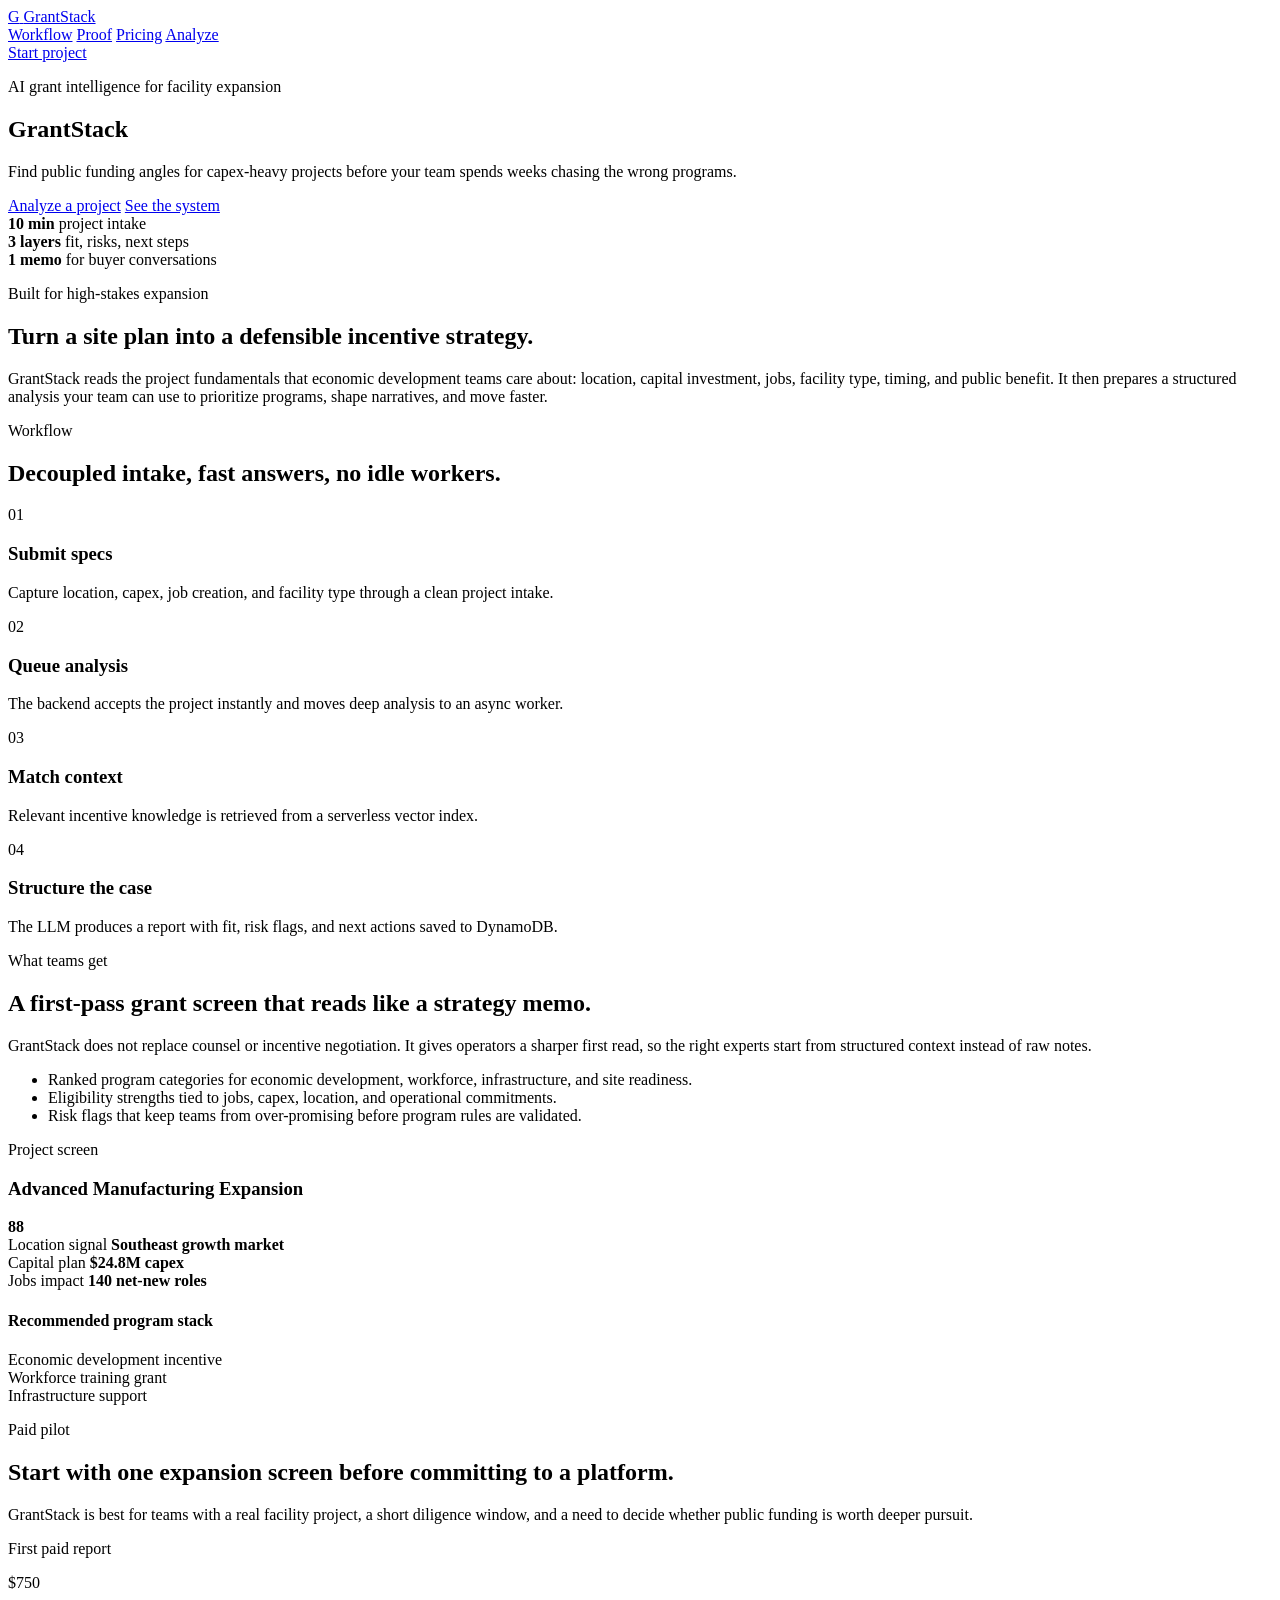
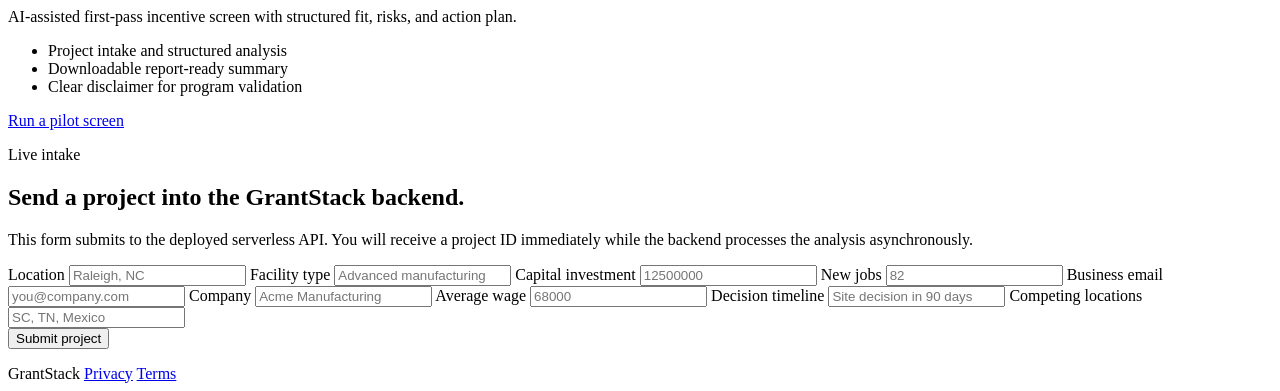
==== grantstack-landing/index.html @ 7ed69fdf "Initial GrantStack release" ====
<!doctype html>
<html lang="en">
  <head>
    <meta charset="utf-8" />
    <meta name="viewport" content="width=device-width, initial-scale=1" />
    <meta
      name="description"
      content="GrantStack helps expansion teams turn facility specs into structured grant and incentive strategy in minutes."
    />
    <title>GrantStack | Incentive Strategy for Expansion Teams</title>
    <link rel="icon" href="/favicon.svg" type="image/svg+xml" />
    <link rel="preload" href="/assets/hero-industrial-floor.jpg" as="image" />
    <link rel="stylesheet" href="/styles.css" />
  </head>
  <body>
    <header class="site-header" aria-label="Primary navigation">
      <a class="brand" href="#top" aria-label="GrantStack home">
        <span class="brand-mark" aria-hidden="true">G</span>
        <span>GrantStack</span>
      </a>
      <nav class="nav-links" aria-label="Main menu">
        <a href="#workflow">Workflow</a>
        <a href="#proof">Proof</a>
        <a href="#pricing">Pricing</a>
        <a href="#intake">Analyze</a>
      </nav>
      <a class="nav-action" href="#intake">Start project</a>
    </header>

    <main id="top">
      <section class="hero" aria-labelledby="hero-title">
        <div class="hero-overlay"></div>
        <div class="hero-content">
          <p class="eyebrow">AI grant intelligence for facility expansion</p>
          <h1 id="hero-title">GrantStack</h1>
          <p class="hero-copy">
            Find public funding angles for capex-heavy projects before your team spends weeks chasing the wrong
            programs.
          </p>
          <div class="hero-actions" aria-label="Primary actions">
            <a class="button button-primary" href="#intake">Analyze a project</a>
            <a class="button button-secondary" href="#workflow">See the system</a>
          </div>
        </div>
        <div class="hero-metrics" aria-label="GrantStack capabilities">
          <div>
            <strong>10 min</strong>
            <span>project intake</span>
          </div>
          <div>
            <strong>3 layers</strong>
            <span>fit, risks, next steps</span>
          </div>
          <div>
            <strong>1 memo</strong>
            <span>for buyer conversations</span>
          </div>
        </div>
      </section>

      <section class="positioning">
        <div class="section-inner positioning-grid">
          <div>
            <p class="section-label">Built for high-stakes expansion</p>
            <h2>Turn a site plan into a defensible incentive strategy.</h2>
          </div>
          <p>
            GrantStack reads the project fundamentals that economic development teams care about: location,
            capital investment, jobs, facility type, timing, and public benefit. It then prepares a structured
            analysis your team can use to prioritize programs, shape narratives, and move faster.
          </p>
        </div>
      </section>

      <section id="workflow" class="workflow">
        <div class="section-inner">
          <div class="section-heading">
            <p class="section-label">Workflow</p>
            <h2>Decoupled intake, fast answers, no idle workers.</h2>
          </div>
          <div class="workflow-grid">
            <article class="workflow-step">
              <span>01</span>
              <h3>Submit specs</h3>
              <p>Capture location, capex, job creation, and facility type through a clean project intake.</p>
            </article>
            <article class="workflow-step">
              <span>02</span>
              <h3>Queue analysis</h3>
              <p>The backend accepts the project instantly and moves deep analysis to an async worker.</p>
            </article>
            <article class="workflow-step">
              <span>03</span>
              <h3>Match context</h3>
              <p>Relevant incentive knowledge is retrieved from a serverless vector index.</p>
            </article>
            <article class="workflow-step">
              <span>04</span>
              <h3>Structure the case</h3>
              <p>The LLM produces a report with fit, risk flags, and next actions saved to DynamoDB.</p>
            </article>
          </div>
        </div>
      </section>

      <section id="proof" class="product-view">
        <div class="section-inner product-grid">
          <div class="product-copy">
            <p class="section-label">What teams get</p>
            <h2>A first-pass grant screen that reads like a strategy memo.</h2>
            <p>
              GrantStack does not replace counsel or incentive negotiation. It gives operators a sharper first
              read, so the right experts start from structured context instead of raw notes.
            </p>
            <ul class="value-list">
              <li>Ranked program categories for economic development, workforce, infrastructure, and site readiness.</li>
              <li>Eligibility strengths tied to jobs, capex, location, and operational commitments.</li>
              <li>Risk flags that keep teams from over-promising before program rules are validated.</li>
            </ul>
          </div>

          <div class="report-panel" aria-label="Sample GrantStack analysis report">
            <div class="report-topbar">
              <span></span>
              <span></span>
              <span></span>
            </div>
            <div class="report-header">
              <div>
                <p>Project screen</p>
                <h3>Advanced Manufacturing Expansion</h3>
              </div>
              <strong>88</strong>
            </div>
            <div class="report-row">
              <span>Location signal</span>
              <strong>Southeast growth market</strong>
            </div>
            <div class="report-row">
              <span>Capital plan</span>
              <strong>$24.8M capex</strong>
            </div>
            <div class="report-row">
              <span>Jobs impact</span>
              <strong>140 net-new roles</strong>
            </div>
            <div class="recommendations">
              <h4>Recommended program stack</h4>
              <div>Economic development incentive</div>
              <div>Workforce training grant</div>
              <div>Infrastructure support</div>
            </div>
          </div>
        </div>
      </section>

      <section id="pricing" class="pricing-section">
        <div class="section-inner pricing-grid">
          <div class="pricing-copy">
            <p class="section-label">Paid pilot</p>
            <h2>Start with one expansion screen before committing to a platform.</h2>
            <p>
              GrantStack is best for teams with a real facility project, a short diligence window, and a need to
              decide whether public funding is worth deeper pursuit.
            </p>
          </div>
          <div class="pricing-panel">
            <p class="pricing-kicker">First paid report</p>
            <div class="price">$750</div>
            <p class="pricing-note">AI-assisted first-pass incentive screen with structured fit, risks, and action plan.</p>
            <ul class="value-list compact">
              <li>Project intake and structured analysis</li>
              <li>Downloadable report-ready summary</li>
              <li>Clear disclaimer for program validation</li>
            </ul>
            <a class="button button-primary submit-button" href="#intake">Run a pilot screen</a>
          </div>
        </div>
      </section>

      <section id="intake" class="intake-section">
        <div class="section-inner intake-grid">
          <div class="intake-copy">
            <p class="section-label">Live intake</p>
            <h2>Send a project into the GrantStack backend.</h2>
            <p>
              This form submits to the deployed serverless API. You will receive a project ID immediately while
              the backend processes the analysis asynchronously.
            </p>
          </div>

          <form class="intake-form" id="project-form">
            <div class="field-grid">
              <label>
                <span>Location</span>
                <input name="location" autocomplete="address-level2" required placeholder="Raleigh, NC" />
              </label>
              <label>
                <span>Facility type</span>
                <input name="facility_type" required placeholder="Advanced manufacturing" />
              </label>
              <label>
                <span>Capital investment</span>
                <input name="capex" type="number" min="1" step="1000" required placeholder="12500000" />
              </label>
              <label>
                <span>New jobs</span>
                <input name="jobs" type="number" min="0" step="1" required placeholder="82" />
              </label>
              <label class="full-field">
                <span>Business email</span>
                <input name="contact_email" type="email" autocomplete="email" required placeholder="you@company.com" />
              </label>
              <label>
                <span>Company</span>
                <input name="company_name" autocomplete="organization" placeholder="Acme Manufacturing" />
              </label>
              <label>
                <span>Average wage</span>
                <input name="average_wage" type="number" min="1" step="1000" placeholder="68000" />
              </label>
              <label>
                <span>Decision timeline</span>
                <input name="project_timeline" placeholder="Site decision in 90 days" />
              </label>
              <label>
                <span>Competing locations</span>
                <input name="competing_locations" placeholder="SC, TN, Mexico" />
              </label>
            </div>
            <button class="button button-primary submit-button" type="submit">Submit project</button>
            <p class="form-status" id="form-status" role="status" aria-live="polite"></p>
          </form>
        </div>
      </section>
    </main>

    <footer class="footer">
      <div class="section-inner footer-grid">
        <span>GrantStack</span>
        <span>
          <a href="/privacy.html">Privacy</a>
          <a href="/terms.html">Terms</a>
        </span>
      </div>
    </footer>

    <script src="/app.js" defer></script>
  </body>
</html>
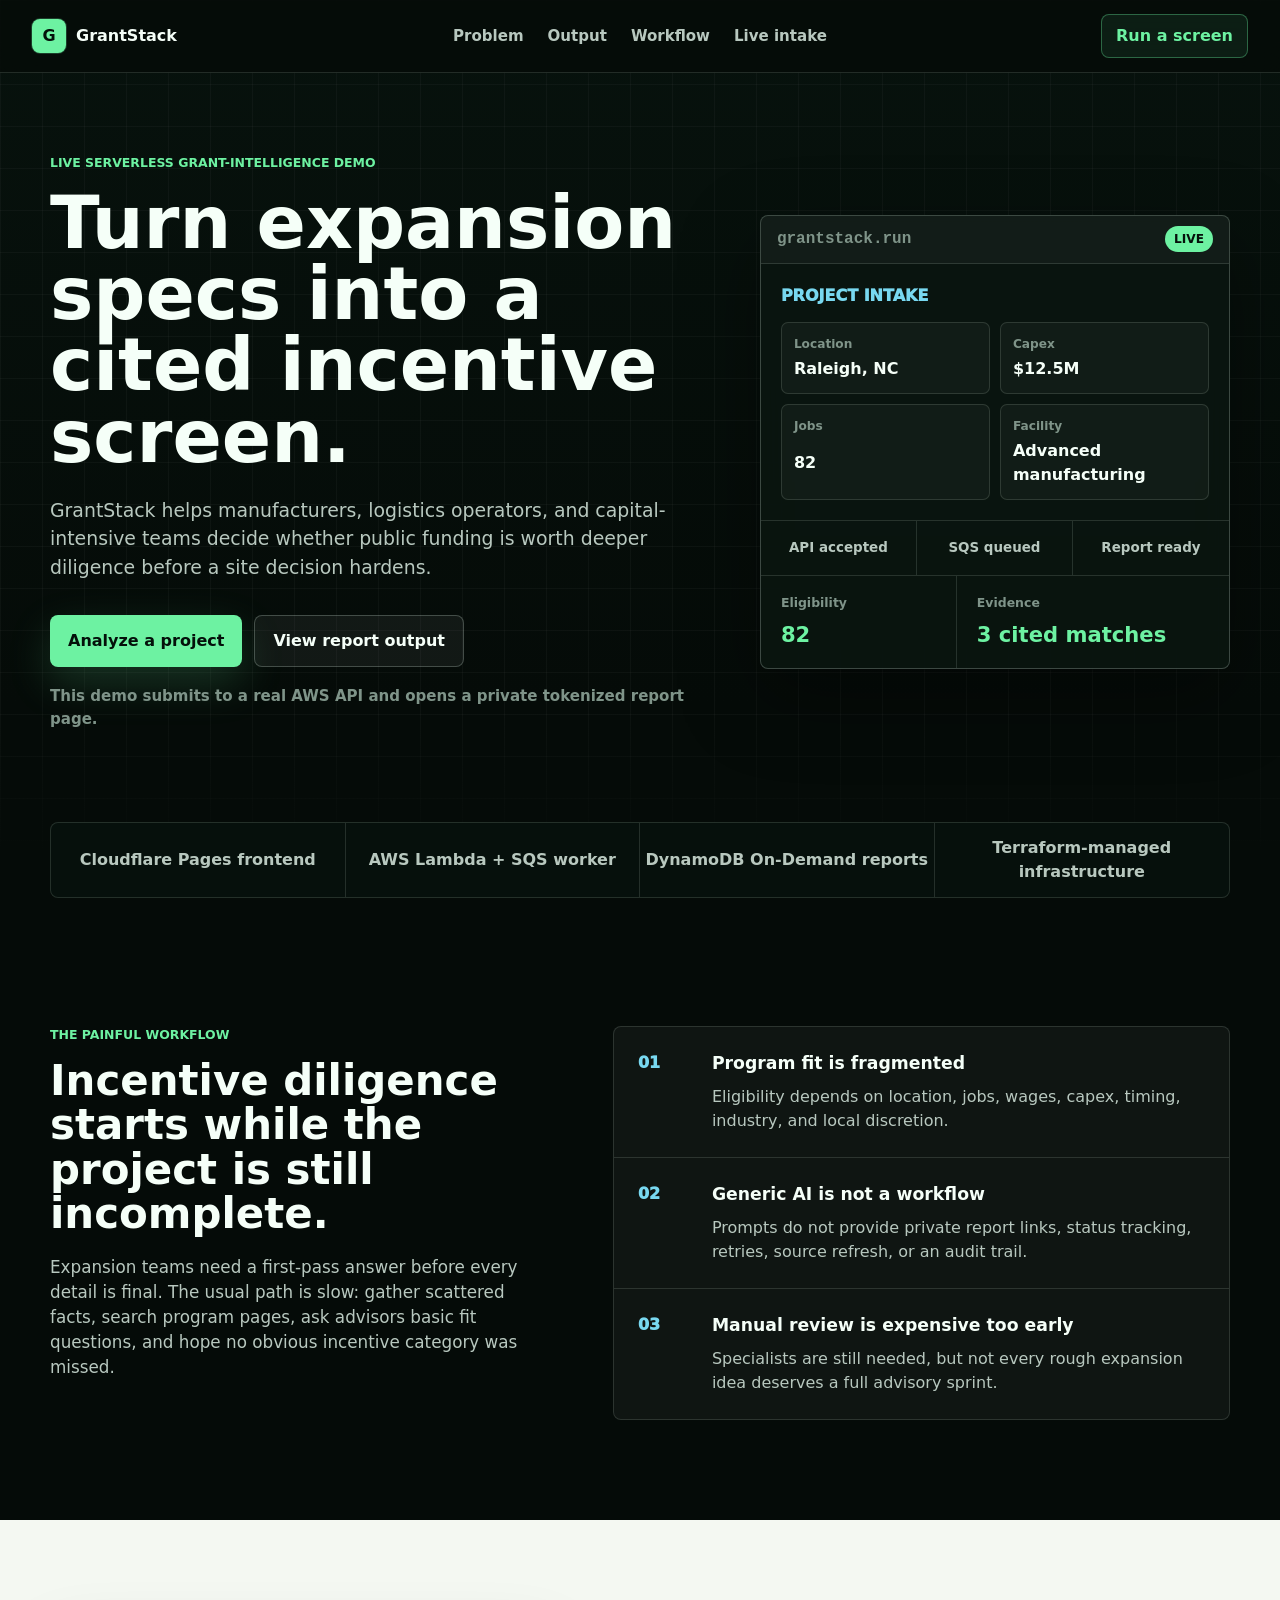
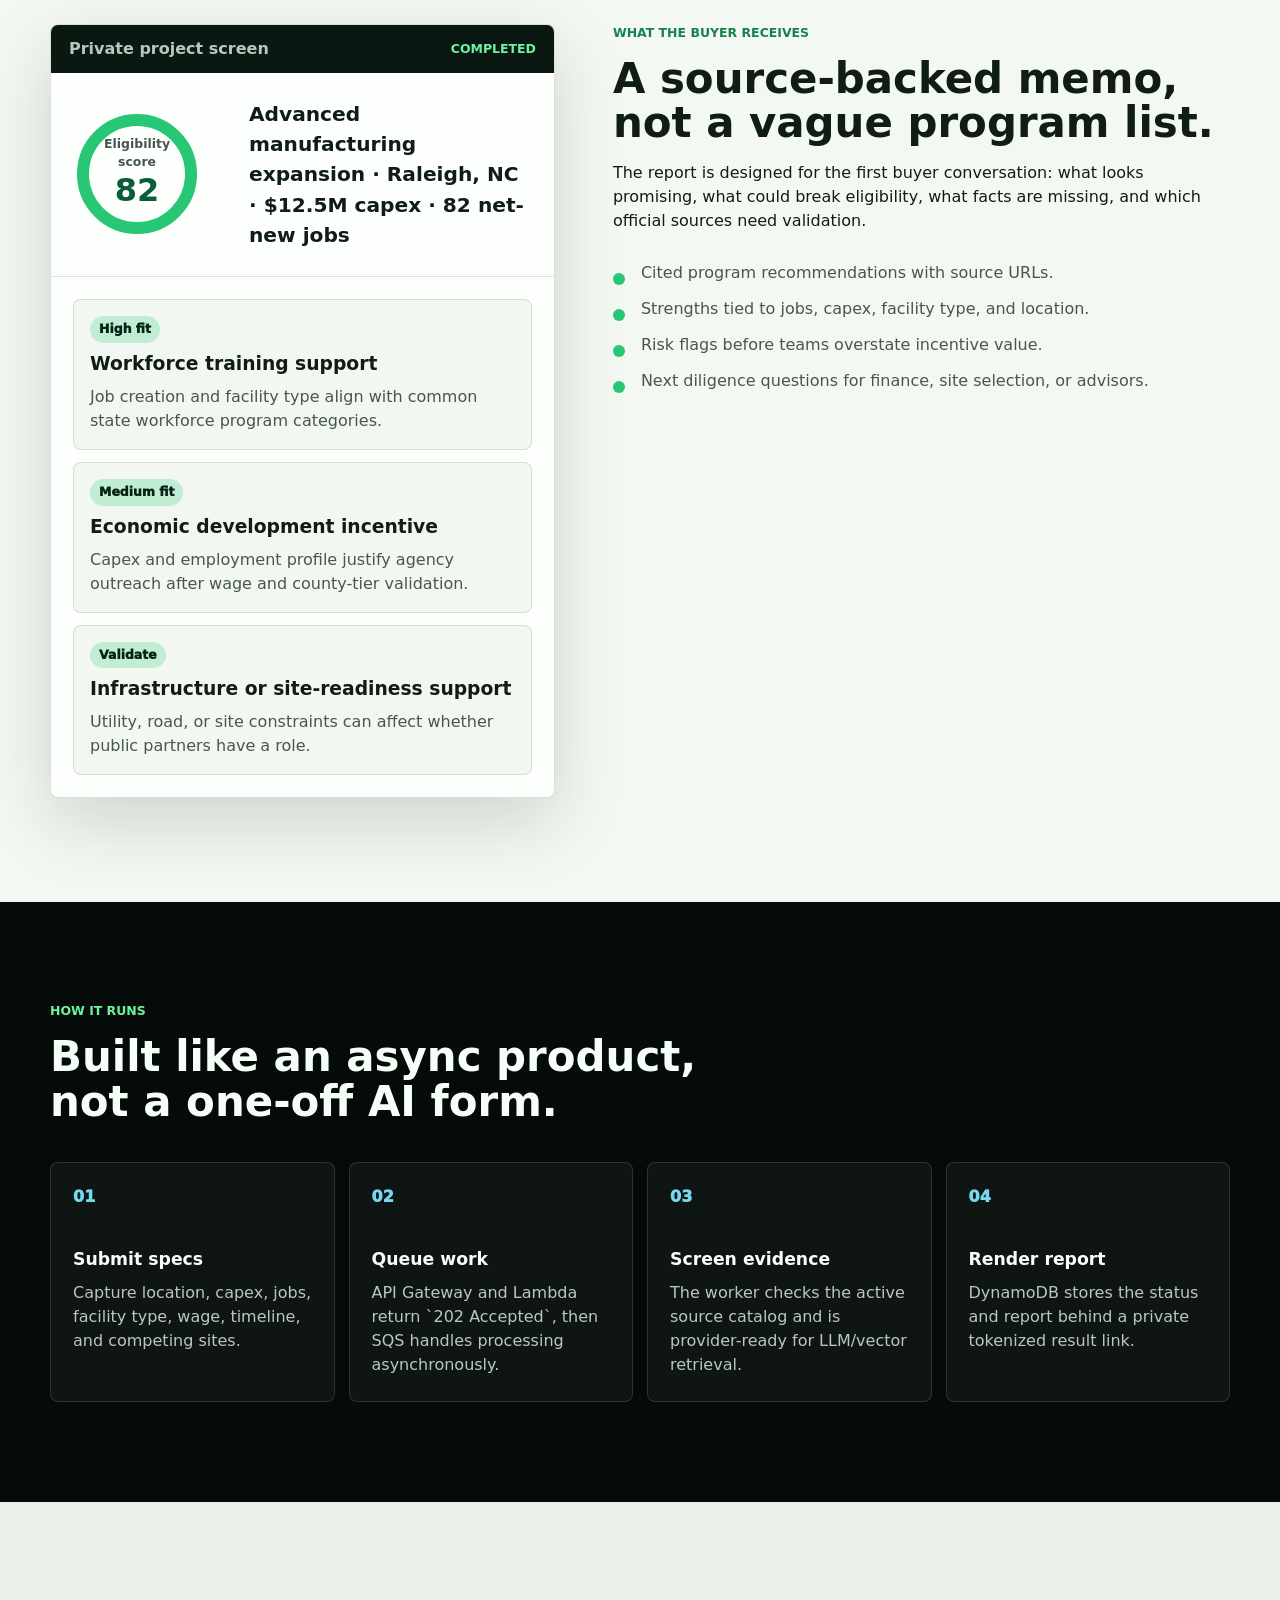
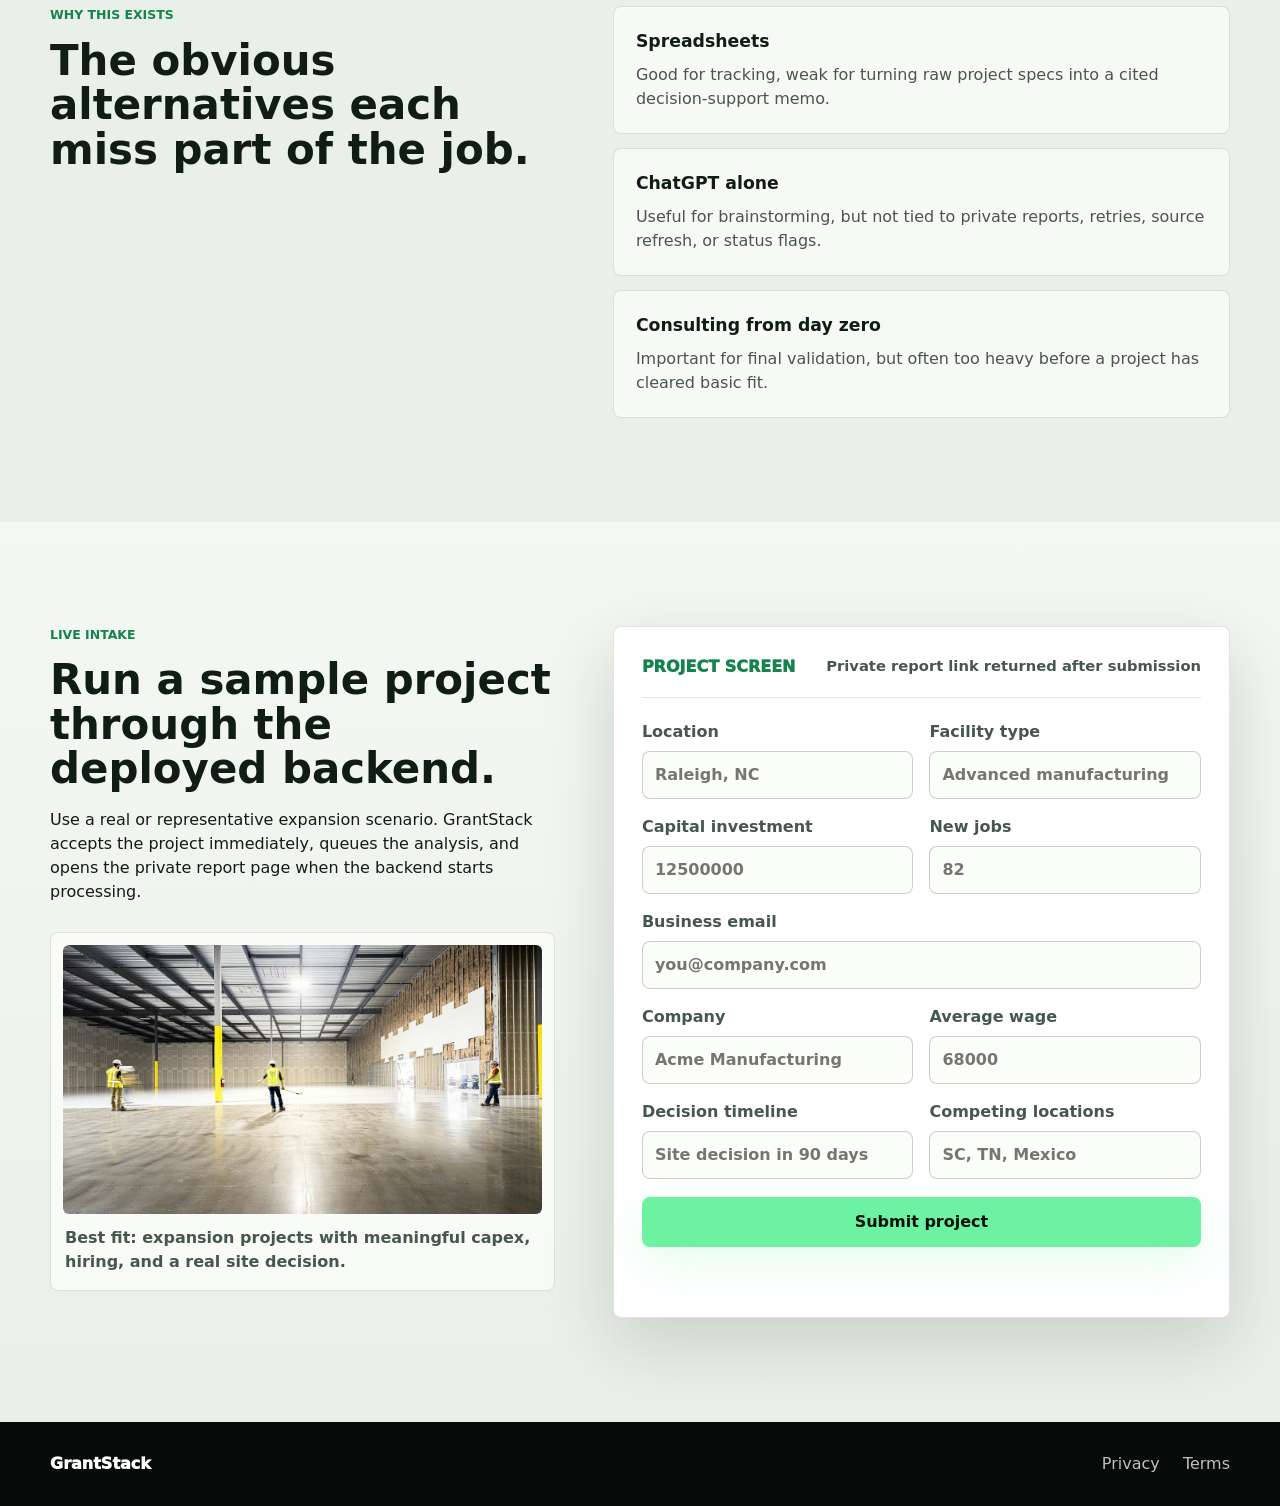
==== commit 5738617e: "Refine GrantStack landing page design" ====
--- a/grantstack-landing/index.html
+++ b/grantstack-landing/index.html
@@ -5,12 +5,11 @@
     <meta name="viewport" content="width=device-width, initial-scale=1" />
     <meta
       name="description"
-      content="GrantStack helps expansion teams turn facility specs into structured grant and incentive strategy in minutes."
+      content="GrantStack helps manufacturers and expansion teams turn facility specs into cited public funding and incentive strategy."
     />
-    <title>GrantStack | Incentive Strategy for Expansion Teams</title>
-    <link rel="icon" href="/favicon.svg" type="image/svg+xml" />
-    <link rel="preload" href="/assets/hero-industrial-floor.jpg" as="image" />
-    <link rel="stylesheet" href="/styles.css" />
+    <title>GrantStack | AI Grant Intelligence for Expansion Teams</title>
+    <link rel="icon" href="favicon.svg" type="image/svg+xml" />
+    <link rel="stylesheet" href="styles.css" />
   </head>
   <body>
     <header class="site-header" aria-label="Primary navigation">
@@ -19,177 +18,231 @@
         <span>GrantStack</span>
       </a>
       <nav class="nav-links" aria-label="Main menu">
+        <a href="#problem">Problem</a>
+        <a href="#output">Output</a>
         <a href="#workflow">Workflow</a>
-        <a href="#proof">Proof</a>
-        <a href="#pricing">Pricing</a>
-        <a href="#intake">Analyze</a>
+        <a href="#intake">Live intake</a>
       </nav>
-      <a class="nav-action" href="#intake">Start project</a>
+      <a class="nav-action" href="#intake">Run a screen</a>
     </header>
 
     <main id="top">
       <section class="hero" aria-labelledby="hero-title">
-        <div class="hero-overlay"></div>
-        <div class="hero-content">
-          <p class="eyebrow">AI grant intelligence for facility expansion</p>
-          <h1 id="hero-title">GrantStack</h1>
-          <p class="hero-copy">
-            Find public funding angles for capex-heavy projects before your team spends weeks chasing the wrong
-            programs.
-          </p>
-          <div class="hero-actions" aria-label="Primary actions">
-            <a class="button button-primary" href="#intake">Analyze a project</a>
-            <a class="button button-secondary" href="#workflow">See the system</a>
-          </div>
-        </div>
-        <div class="hero-metrics" aria-label="GrantStack capabilities">
-          <div>
-            <strong>10 min</strong>
-            <span>project intake</span>
-          </div>
-          <div>
-            <strong>3 layers</strong>
-            <span>fit, risks, next steps</span>
-          </div>
-          <div>
-            <strong>1 memo</strong>
-            <span>for buyer conversations</span>
-          </div>
-        </div>
-      </section>
-
-      <section class="positioning">
-        <div class="section-inner positioning-grid">
-          <div>
-            <p class="section-label">Built for high-stakes expansion</p>
-            <h2>Turn a site plan into a defensible incentive strategy.</h2>
-          </div>
-          <p>
-            GrantStack reads the project fundamentals that economic development teams care about: location,
-            capital investment, jobs, facility type, timing, and public benefit. It then prepares a structured
-            analysis your team can use to prioritize programs, shape narratives, and move faster.
-          </p>
-        </div>
-      </section>
-
-      <section id="workflow" class="workflow">
+        <div class="section-inner hero-grid">
+          <div class="hero-copy-block">
+            <p class="eyebrow">Live serverless grant-intelligence demo</p>
+            <h1 id="hero-title">Turn expansion specs into a cited incentive screen.</h1>
+            <p class="hero-copy">
+              GrantStack helps manufacturers, logistics operators, and capital-intensive teams decide whether public
+              funding is worth deeper diligence before a site decision hardens.
+            </p>
+            <div class="hero-actions" aria-label="Primary actions">
+              <a class="button button-primary" href="#intake">Analyze a project</a>
+              <a class="button button-secondary" href="#output">View report output</a>
+            </div>
+            <p class="hero-note">This demo submits to a real AWS API and opens a private tokenized report page.</p>
+          </div>
+
+          <aside class="hero-product" aria-label="GrantStack live workflow preview">
+            <div class="product-topline">
+              <span>grantstack.run</span>
+              <strong>live</strong>
+            </div>
+            <div class="product-input">
+              <p>Project intake</p>
+              <dl>
+                <div><dt>Location</dt><dd>Raleigh, NC</dd></div>
+                <div><dt>Capex</dt><dd>$12.5M</dd></div>
+                <div><dt>Jobs</dt><dd>82</dd></div>
+                <div><dt>Facility</dt><dd>Advanced manufacturing</dd></div>
+              </dl>
+            </div>
+            <div class="pipeline-row">
+              <span>API accepted</span>
+              <span>SQS queued</span>
+              <span>Report ready</span>
+            </div>
+            <div class="product-output">
+              <div>
+                <span>Eligibility</span>
+                <strong>82</strong>
+              </div>
+              <div>
+                <span>Evidence</span>
+                <strong>3 cited matches</strong>
+              </div>
+            </div>
+          </aside>
+        </div>
+
+        <div class="section-inner proof-rail" aria-label="Product proof points">
+          <span>Cloudflare Pages frontend</span>
+          <span>AWS Lambda + SQS worker</span>
+          <span>DynamoDB On-Demand reports</span>
+          <span>Terraform-managed infrastructure</span>
+        </div>
+      </section>
+
+      <section id="problem" class="problem-section">
+        <div class="section-inner problem-layout">
+          <div class="section-copy">
+            <p class="section-label">The painful workflow</p>
+            <h2>Incentive diligence starts while the project is still incomplete.</h2>
+            <p>
+              Expansion teams need a first-pass answer before every detail is final. The usual path is slow: gather
+              scattered facts, search program pages, ask advisors basic fit questions, and hope no obvious incentive
+              category was missed.
+            </p>
+          </div>
+          <div class="pain-table" aria-label="Expansion diligence pain points">
+            <article>
+              <span>01</span>
+              <div>
+                <h3>Program fit is fragmented</h3>
+                <p>Eligibility depends on location, jobs, wages, capex, timing, industry, and local discretion.</p>
+              </div>
+            </article>
+            <article>
+              <span>02</span>
+              <div>
+                <h3>Generic AI is not a workflow</h3>
+                <p>Prompts do not provide private report links, status tracking, retries, source refresh, or an audit trail.</p>
+              </div>
+            </article>
+            <article>
+              <span>03</span>
+              <div>
+                <h3>Manual review is expensive too early</h3>
+                <p>Specialists are still needed, but not every rough expansion idea deserves a full advisory sprint.</p>
+              </div>
+            </article>
+          </div>
+        </div>
+      </section>
+
+      <section id="output" class="output-section">
+        <div class="section-inner output-layout">
+          <div class="report-preview" aria-label="Sample GrantStack report">
+            <div class="preview-header">
+              <span>Private project screen</span>
+              <strong>COMPLETED</strong>
+            </div>
+            <div class="score-row">
+              <div>
+                <span>Eligibility score</span>
+                <strong>82</strong>
+              </div>
+              <p>Advanced manufacturing expansion · Raleigh, NC · $12.5M capex · 82 net-new jobs</p>
+            </div>
+            <div class="recommendation-list">
+              <article>
+                <span>High fit</span>
+                <h3>Workforce training support</h3>
+                <p>Job creation and facility type align with common state workforce program categories.</p>
+              </article>
+              <article>
+                <span>Medium fit</span>
+                <h3>Economic development incentive</h3>
+                <p>Capex and employment profile justify agency outreach after wage and county-tier validation.</p>
+              </article>
+              <article>
+                <span>Validate</span>
+                <h3>Infrastructure or site-readiness support</h3>
+                <p>Utility, road, or site constraints can affect whether public partners have a role.</p>
+              </article>
+            </div>
+          </div>
+          <div class="section-copy">
+            <p class="section-label">What the buyer receives</p>
+            <h2>A source-backed memo, not a vague program list.</h2>
+            <p>
+              The report is designed for the first buyer conversation: what looks promising, what could break
+              eligibility, what facts are missing, and which official sources need validation.
+            </p>
+            <ul class="check-list">
+              <li>Cited program recommendations with source URLs.</li>
+              <li>Strengths tied to jobs, capex, facility type, and location.</li>
+              <li>Risk flags before teams overstate incentive value.</li>
+              <li>Next diligence questions for finance, site selection, or advisors.</li>
+            </ul>
+          </div>
+        </div>
+      </section>
+
+      <section id="workflow" class="workflow-section">
         <div class="section-inner">
-          <div class="section-heading">
-            <p class="section-label">Workflow</p>
-            <h2>Decoupled intake, fast answers, no idle workers.</h2>
+          <div class="workflow-heading">
+            <p class="section-label">How it runs</p>
+            <h2>Built like an async product, not a one-off AI form.</h2>
           </div>
           <div class="workflow-grid">
-            <article class="workflow-step">
+            <article>
               <span>01</span>
               <h3>Submit specs</h3>
-              <p>Capture location, capex, job creation, and facility type through a clean project intake.</p>
-            </article>
-            <article class="workflow-step">
+              <p>Capture location, capex, jobs, facility type, wage, timeline, and competing sites.</p>
+            </article>
+            <article>
               <span>02</span>
-              <h3>Queue analysis</h3>
-              <p>The backend accepts the project instantly and moves deep analysis to an async worker.</p>
-            </article>
-            <article class="workflow-step">
+              <h3>Queue work</h3>
+              <p>API Gateway and Lambda return `202 Accepted`, then SQS handles processing asynchronously.</p>
+            </article>
+            <article>
               <span>03</span>
-              <h3>Match context</h3>
-              <p>Relevant incentive knowledge is retrieved from a serverless vector index.</p>
-            </article>
-            <article class="workflow-step">
+              <h3>Screen evidence</h3>
+              <p>The worker checks the active source catalog and is provider-ready for LLM/vector retrieval.</p>
+            </article>
+            <article>
               <span>04</span>
-              <h3>Structure the case</h3>
-              <p>The LLM produces a report with fit, risk flags, and next actions saved to DynamoDB.</p>
-            </article>
-          </div>
-        </div>
-      </section>
-
-      <section id="proof" class="product-view">
-        <div class="section-inner product-grid">
-          <div class="product-copy">
-            <p class="section-label">What teams get</p>
-            <h2>A first-pass grant screen that reads like a strategy memo.</h2>
+              <h3>Render report</h3>
+              <p>DynamoDB stores the status and report behind a private tokenized result link.</p>
+            </article>
+          </div>
+        </div>
+      </section>
+
+      <section class="differentiator-section">
+        <div class="section-inner differentiator-layout">
+          <div class="section-copy">
+            <p class="section-label">Why this exists</p>
+            <h2>The obvious alternatives each miss part of the job.</h2>
+          </div>
+          <div class="comparison-grid">
+            <article>
+              <h3>Spreadsheets</h3>
+              <p>Good for tracking, weak for turning raw project specs into a cited decision-support memo.</p>
+            </article>
+            <article>
+              <h3>ChatGPT alone</h3>
+              <p>Useful for brainstorming, but not tied to private reports, retries, source refresh, or status flags.</p>
+            </article>
+            <article>
+              <h3>Consulting from day zero</h3>
+              <p>Important for final validation, but often too heavy before a project has cleared basic fit.</p>
+            </article>
+          </div>
+        </div>
+      </section>
+
+      <section id="intake" class="intake-section">
+        <div class="section-inner intake-layout">
+          <div class="section-copy">
+            <p class="section-label">Live intake</p>
+            <h2>Run a sample project through the deployed backend.</h2>
             <p>
-              GrantStack does not replace counsel or incentive negotiation. It gives operators a sharper first
-              read, so the right experts start from structured context instead of raw notes.
+              Use a real or representative expansion scenario. GrantStack accepts the project immediately, queues the
+              analysis, and opens the private report page when the backend starts processing.
             </p>
-            <ul class="value-list">
-              <li>Ranked program categories for economic development, workforce, infrastructure, and site readiness.</li>
-              <li>Eligibility strengths tied to jobs, capex, location, and operational commitments.</li>
-              <li>Risk flags that keep teams from over-promising before program rules are validated.</li>
-            </ul>
-          </div>
-
-          <div class="report-panel" aria-label="Sample GrantStack analysis report">
-            <div class="report-topbar">
-              <span></span>
-              <span></span>
-              <span></span>
-            </div>
-            <div class="report-header">
-              <div>
-                <p>Project screen</p>
-                <h3>Advanced Manufacturing Expansion</h3>
-              </div>
-              <strong>88</strong>
-            </div>
-            <div class="report-row">
-              <span>Location signal</span>
-              <strong>Southeast growth market</strong>
-            </div>
-            <div class="report-row">
-              <span>Capital plan</span>
-              <strong>$24.8M capex</strong>
-            </div>
-            <div class="report-row">
-              <span>Jobs impact</span>
-              <strong>140 net-new roles</strong>
-            </div>
-            <div class="recommendations">
-              <h4>Recommended program stack</h4>
-              <div>Economic development incentive</div>
-              <div>Workforce training grant</div>
-              <div>Infrastructure support</div>
-            </div>
-          </div>
-        </div>
-      </section>
-
-      <section id="pricing" class="pricing-section">
-        <div class="section-inner pricing-grid">
-          <div class="pricing-copy">
-            <p class="section-label">Paid pilot</p>
-            <h2>Start with one expansion screen before committing to a platform.</h2>
-            <p>
-              GrantStack is best for teams with a real facility project, a short diligence window, and a need to
-              decide whether public funding is worth deeper pursuit.
-            </p>
-          </div>
-          <div class="pricing-panel">
-            <p class="pricing-kicker">First paid report</p>
-            <div class="price">$750</div>
-            <p class="pricing-note">AI-assisted first-pass incentive screen with structured fit, risks, and action plan.</p>
-            <ul class="value-list compact">
-              <li>Project intake and structured analysis</li>
-              <li>Downloadable report-ready summary</li>
-              <li>Clear disclaimer for program validation</li>
-            </ul>
-            <a class="button button-primary submit-button" href="#intake">Run a pilot screen</a>
-          </div>
-        </div>
-      </section>
-
-      <section id="intake" class="intake-section">
-        <div class="section-inner intake-grid">
-          <div class="intake-copy">
-            <p class="section-label">Live intake</p>
-            <h2>Send a project into the GrantStack backend.</h2>
-            <p>
-              This form submits to the deployed serverless API. You will receive a project ID immediately while
-              the backend processes the analysis asynchronously.
-            </p>
+            <div class="photo-card">
+              <img src="assets/hero-industrial-floor.jpg" alt="Industrial facility interior under construction" />
+              <span>Best fit: expansion projects with meaningful capex, hiring, and a real site decision.</span>
+            </div>
           </div>
 
           <form class="intake-form" id="project-form">
+            <div class="form-heading">
+              <span>Project screen</span>
+              <strong>Private report link returned after submission</strong>
+            </div>
             <div class="field-grid">
               <label>
                 <span>Location</span>
@@ -239,12 +292,12 @@
       <div class="section-inner footer-grid">
         <span>GrantStack</span>
         <span>
-          <a href="/privacy.html">Privacy</a>
-          <a href="/terms.html">Terms</a>
+          <a href="privacy.html">Privacy</a>
+          <a href="terms.html">Terms</a>
         </span>
       </div>
     </footer>
 
-    <script src="/app.js" defer></script>
+    <script src="app.js" defer></script>
   </body>
 </html>
--- a/grantstack-landing/styles.css
+++ b/grantstack-landing/styles.css
@@ -0,0 +1,1382 @@
+:root {
+  color-scheme: dark;
+  --bg: #050b08;
+  --bg-2: #08120d;
+  --bg-3: #0d1913;
+  --panel: #0f1d16;
+  --panel-2: #14241c;
+  --ink: #f5fff8;
+  --ink-soft: #b8c8bf;
+  --ink-muted: #7f9489;
+  --line: rgba(219, 242, 228, 0.14);
+  --line-strong: rgba(219, 242, 228, 0.24);
+  --green: #6df2a2;
+  --green-2: #27c775;
+  --cyan: #78d8f0;
+  --amber: #f2c96b;
+  --paper: #f4f8f2;
+  --paper-2: #e9f0e8;
+  --paper-ink: #101d17;
+  --paper-soft: #46574e;
+  --white: #ffffff;
+  --shadow: 0 28px 80px rgba(0, 0, 0, 0.38);
+  --paper-shadow: 0 24px 70px rgba(14, 28, 21, 0.16);
+}
+
+* {
+  box-sizing: border-box;
+}
+
+html {
+  scroll-behavior: smooth;
+}
+
+body {
+  margin: 0;
+  background: var(--bg);
+  color: var(--ink);
+  font-family:
+    Inter, ui-sans-serif, system-ui, -apple-system, BlinkMacSystemFont, "Segoe UI", sans-serif;
+  line-height: 1.5;
+}
+
+a {
+  color: inherit;
+  text-decoration: none;
+}
+
+button,
+input {
+  font: inherit;
+}
+
+.section-inner {
+  width: min(1180px, calc(100% - 40px));
+  margin: 0 auto;
+}
+
+.site-header {
+  position: fixed;
+  z-index: 30;
+  inset: 0 0 auto;
+  display: grid;
+  grid-template-columns: 1fr auto 1fr;
+  align-items: center;
+  gap: 24px;
+  min-height: 72px;
+  padding: 14px 32px;
+  border-bottom: 1px solid var(--line);
+  background: rgba(5, 11, 8, 0.82);
+  backdrop-filter: blur(18px);
+}
+
+.brand {
+  width: max-content;
+  display: inline-flex;
+  align-items: center;
+  gap: 10px;
+  font-weight: 900;
+}
+
+.brand-mark {
+  display: grid;
+  width: 34px;
+  height: 34px;
+  place-items: center;
+  border-radius: 8px;
+  color: #04100a;
+  background: var(--green);
+  box-shadow: 0 0 0 1px rgba(109, 242, 162, 0.22);
+}
+
+.nav-links {
+  display: flex;
+  align-items: center;
+  gap: 24px;
+  color: var(--ink-soft);
+  font-size: 0.94rem;
+  font-weight: 750;
+}
+
+.nav-links a:hover {
+  color: var(--white);
+}
+
+.nav-action {
+  justify-self: end;
+  min-height: 40px;
+  display: inline-flex;
+  align-items: center;
+  border: 1px solid rgba(109, 242, 162, 0.34);
+  border-radius: 8px;
+  padding: 9px 14px;
+  color: var(--green);
+  background: rgba(109, 242, 162, 0.08);
+  font-weight: 850;
+}
+
+.hero {
+  position: relative;
+  min-height: 720px;
+  display: block;
+  overflow: hidden;
+  padding: 154px 0 0;
+  background:
+    linear-gradient(rgba(255, 255, 255, 0.032) 1px, transparent 1px),
+    linear-gradient(90deg, rgba(255, 255, 255, 0.032) 1px, transparent 1px),
+    linear-gradient(180deg, #07120d 0%, #050b08 76%);
+  background-size:
+    42px 42px,
+    42px 42px,
+    auto;
+}
+
+.hero::after {
+  position: absolute;
+  right: 0;
+  bottom: 0;
+  left: 0;
+  height: 220px;
+  content: "";
+  background: linear-gradient(180deg, rgba(5, 11, 8, 0), #050b08 68%);
+  pointer-events: none;
+}
+
+.hero-grid {
+  position: relative;
+  z-index: 2;
+  display: grid;
+  grid-template-columns: minmax(0, 0.98fr) minmax(380px, 0.72fr);
+  gap: 70px;
+  align-items: center;
+  padding-bottom: 92px;
+}
+
+.hero-system {
+  position: absolute;
+  inset: 94px max(32px, calc((100vw - 1180px) / 2)) auto auto;
+  width: min(520px, 43vw);
+  height: 520px;
+  pointer-events: none;
+}
+
+.system-window {
+  position: absolute;
+  border: 1px solid var(--line-strong);
+  border-radius: 8px;
+  background: rgba(13, 25, 19, 0.84);
+  box-shadow: var(--shadow);
+  backdrop-filter: blur(14px);
+}
+
+.system-window-primary {
+  top: 18px;
+  right: 0;
+  width: 460px;
+  overflow: hidden;
+}
+
+.window-bar {
+  display: flex;
+  align-items: center;
+  gap: 7px;
+  min-height: 42px;
+  padding: 0 14px;
+  border-bottom: 1px solid var(--line);
+  background: rgba(255, 255, 255, 0.04);
+}
+
+.window-bar span {
+  width: 9px;
+  height: 9px;
+  border-radius: 50%;
+  background: var(--green);
+}
+
+.window-bar span:nth-child(2) {
+  background: var(--cyan);
+}
+
+.window-bar span:nth-child(3) {
+  background: var(--amber);
+}
+
+.window-bar strong {
+  margin-left: 8px;
+  color: var(--ink-muted);
+  font-size: 0.84rem;
+}
+
+.terminal-lines {
+  display: grid;
+  gap: 10px;
+  padding: 18px;
+  font-family: ui-monospace, SFMono-Regular, Menlo, Monaco, Consolas, "Liberation Mono", monospace;
+}
+
+.terminal-lines p {
+  display: flex;
+  justify-content: space-between;
+  gap: 14px;
+  margin: 0;
+  color: var(--ink-soft);
+  font-size: 0.88rem;
+}
+
+.terminal-lines span {
+  color: var(--green);
+  font-weight: 800;
+}
+
+.source-window {
+  top: 252px;
+  right: 88px;
+  width: 310px;
+  display: grid;
+  gap: 10px;
+  padding: 18px;
+}
+
+.source-window strong,
+.source-window span {
+  display: block;
+}
+
+.source-window strong {
+  color: var(--cyan);
+  font-size: 0.9rem;
+  text-transform: uppercase;
+}
+
+.source-window span {
+  border: 1px solid var(--line);
+  border-radius: 7px;
+  padding: 10px 12px;
+  color: var(--ink-soft);
+  background: rgba(255, 255, 255, 0.035);
+  font-weight: 750;
+}
+
+.report-window {
+  top: 340px;
+  right: 0;
+  width: 210px;
+  display: grid;
+  grid-template-columns: 1fr 1fr;
+}
+
+.report-window div {
+  display: grid;
+  gap: 6px;
+  padding: 16px;
+  border-right: 1px solid var(--line);
+}
+
+.report-window div:last-child {
+  border-right: 0;
+}
+
+.report-window span {
+  color: var(--ink-muted);
+  font-size: 0.78rem;
+}
+
+.report-window strong {
+  color: var(--green);
+  font-size: 1.25rem;
+}
+
+.hero-content {
+  position: relative;
+  z-index: 2;
+  padding-bottom: 112px;
+}
+
+.hero-copy-block {
+  max-width: 780px;
+}
+
+.eyebrow,
+.section-label {
+  margin: 0 0 14px;
+  color: var(--green);
+  font-size: 0.78rem;
+  font-weight: 900;
+  letter-spacing: 0;
+  text-transform: uppercase;
+}
+
+.hero h1 {
+  max-width: 820px;
+  margin: 0;
+  font-size: 4.55rem;
+  line-height: 0.98;
+  letter-spacing: 0;
+}
+
+.hero-copy {
+  width: min(700px, 100%);
+  margin: 24px 0 0;
+  color: var(--ink-soft);
+  font-size: 1.18rem;
+}
+
+.hero-actions {
+  display: flex;
+  flex-wrap: wrap;
+  gap: 12px;
+  margin-top: 34px;
+}
+
+.hero-note {
+  width: min(650px, 100%);
+  margin: 18px 0 0;
+  color: var(--ink-muted);
+  font-size: 0.94rem;
+  font-weight: 750;
+}
+
+.hero-product {
+  overflow: hidden;
+  border: 1px solid var(--line-strong);
+  border-radius: 8px;
+  background: rgba(10, 22, 16, 0.9);
+  box-shadow: var(--shadow);
+  backdrop-filter: blur(18px);
+}
+
+.product-topline {
+  min-height: 48px;
+  display: flex;
+  align-items: center;
+  justify-content: space-between;
+  gap: 16px;
+  padding: 0 16px;
+  border-bottom: 1px solid var(--line);
+  background: rgba(255, 255, 255, 0.035);
+}
+
+.product-topline span {
+  color: var(--ink-muted);
+  font-family: ui-monospace, SFMono-Regular, Menlo, Monaco, Consolas, "Liberation Mono", monospace;
+  font-weight: 850;
+}
+
+.product-topline strong {
+  border-radius: 999px;
+  padding: 4px 9px;
+  color: #05100a;
+  background: var(--green);
+  font-size: 0.76rem;
+  text-transform: uppercase;
+}
+
+.product-input {
+  padding: 20px;
+}
+
+.product-input p {
+  margin: 0 0 14px;
+  color: var(--cyan);
+  font-weight: 950;
+  text-transform: uppercase;
+}
+
+.product-input dl {
+  display: grid;
+  grid-template-columns: repeat(2, minmax(0, 1fr));
+  gap: 10px;
+  margin: 0;
+}
+
+.product-input dl div {
+  display: grid;
+  gap: 4px;
+  border: 1px solid var(--line);
+  border-radius: 7px;
+  padding: 12px;
+  background: rgba(255, 255, 255, 0.035);
+}
+
+.product-input dt {
+  color: var(--ink-muted);
+  font-size: 0.76rem;
+  font-weight: 800;
+}
+
+.product-input dd {
+  margin: 0;
+  color: var(--ink);
+  font-weight: 850;
+}
+
+.pipeline-row {
+  display: grid;
+  grid-template-columns: repeat(3, minmax(0, 1fr));
+  border-top: 1px solid var(--line);
+  border-bottom: 1px solid var(--line);
+}
+
+.pipeline-row span {
+  min-height: 54px;
+  display: flex;
+  align-items: center;
+  justify-content: center;
+  border-right: 1px solid var(--line);
+  color: var(--ink-soft);
+  font-size: 0.84rem;
+  font-weight: 850;
+  text-align: center;
+}
+
+.pipeline-row span:last-child {
+  border-right: 0;
+}
+
+.product-output {
+  display: grid;
+  grid-template-columns: 0.72fr 1fr;
+}
+
+.product-output div {
+  display: grid;
+  gap: 6px;
+  padding: 18px 20px;
+  border-right: 1px solid var(--line);
+}
+
+.product-output div:last-child {
+  border-right: 0;
+}
+
+.product-output span {
+  color: var(--ink-muted);
+  font-size: 0.78rem;
+  font-weight: 850;
+}
+
+.product-output strong {
+  color: var(--green);
+  font-size: 1.32rem;
+}
+
+.button {
+  min-height: 48px;
+  display: inline-flex;
+  align-items: center;
+  justify-content: center;
+  border: 0;
+  border-radius: 8px;
+  padding: 13px 18px;
+  cursor: pointer;
+  font-weight: 900;
+  transition:
+    transform 150ms ease,
+    background 150ms ease,
+    border-color 150ms ease;
+}
+
+.button:hover {
+  transform: translateY(-1px);
+}
+
+.button-primary {
+  color: #04100a;
+  background: var(--green);
+  box-shadow: 0 16px 44px rgba(109, 242, 162, 0.18);
+}
+
+.button-primary:hover {
+  background: #82f7b2;
+}
+
+.button-secondary {
+  border: 1px solid var(--line-strong);
+  color: var(--ink);
+  background: rgba(255, 255, 255, 0.055);
+}
+
+.button-secondary:hover {
+  border-color: rgba(120, 216, 240, 0.52);
+  background: rgba(120, 216, 240, 0.1);
+}
+
+.proof-rail {
+  position: relative;
+  z-index: 2;
+  display: grid;
+  grid-template-columns: repeat(4, minmax(0, 1fr));
+  margin-bottom: 28px;
+  border: 1px solid var(--line);
+  border-radius: 8px;
+  background: rgba(8, 18, 13, 0.86);
+  backdrop-filter: blur(16px);
+}
+
+.proof-rail span {
+  min-height: 74px;
+  display: flex;
+  align-items: center;
+  justify-content: center;
+  border-right: 1px solid var(--line);
+  color: var(--ink-soft);
+  font-weight: 850;
+  text-align: center;
+}
+
+.proof-rail span:last-child {
+  border-right: 0;
+}
+
+h2 {
+  margin: 0;
+  font-size: 2.62rem;
+  line-height: 1.06;
+  letter-spacing: 0;
+}
+
+h3 {
+  letter-spacing: 0;
+}
+
+.section-copy > p:last-child,
+.workflow-heading p:last-child {
+  margin: 18px 0 0;
+  color: var(--ink-soft);
+  font-size: 1.05rem;
+}
+
+.problem-section,
+.workflow-section {
+  padding: 100px 0;
+  background: var(--bg);
+}
+
+.problem-layout,
+.output-layout,
+.differentiator-layout,
+.intake-layout {
+  display: grid;
+  grid-template-columns: minmax(0, 0.9fr) minmax(0, 1.1fr);
+  gap: 58px;
+  align-items: start;
+}
+
+.pain-table {
+  display: grid;
+  border: 1px solid var(--line);
+  border-radius: 8px;
+  background: rgba(255, 255, 255, 0.045);
+  overflow: hidden;
+}
+
+.pain-table article {
+  display: grid;
+  grid-template-columns: 56px minmax(0, 1fr);
+  gap: 18px;
+  padding: 24px;
+  border-bottom: 1px solid var(--line);
+}
+
+.pain-table article:last-child {
+  border-bottom: 0;
+}
+
+.pain-table span,
+.workflow-grid span {
+  color: var(--cyan);
+  font-weight: 950;
+}
+
+.pain-table h3,
+.workflow-grid h3,
+.comparison-grid h3 {
+  margin: 0 0 8px;
+  font-size: 1.08rem;
+}
+
+.pain-table p,
+.workflow-grid p,
+.comparison-grid p {
+  margin: 0;
+  color: var(--ink-soft);
+}
+
+.output-section,
+.differentiator-section,
+.intake-section {
+  padding: 104px 0;
+  color: var(--paper-ink);
+  background: var(--paper);
+}
+
+.output-section .section-label,
+.differentiator-section .section-label,
+.intake-section .section-label {
+  color: #16824d;
+}
+
+.output-section .section-copy > p:last-child,
+.differentiator-section .section-copy > p:last-child,
+.intake-section .section-copy > p:last-child {
+  color: var(--paper-soft);
+}
+
+.report-preview {
+  border: 1px solid rgba(16, 29, 23, 0.14);
+  border-radius: 8px;
+  background: #fcfffb;
+  box-shadow: var(--paper-shadow);
+  overflow: hidden;
+}
+
+.preview-header {
+  min-height: 48px;
+  display: flex;
+  align-items: center;
+  justify-content: space-between;
+  gap: 16px;
+  padding: 0 18px;
+  color: var(--ink);
+  background: #0b1711;
+}
+
+.preview-header span {
+  color: var(--ink-soft);
+  font-weight: 850;
+}
+
+.preview-header strong {
+  color: var(--green);
+  font-size: 0.78rem;
+}
+
+.score-row {
+  display: grid;
+  grid-template-columns: 150px minmax(0, 1fr);
+  gap: 22px;
+  align-items: center;
+  padding: 26px;
+  border-bottom: 1px solid rgba(16, 29, 23, 0.12);
+}
+
+.score-row div {
+  display: grid;
+  width: 120px;
+  height: 120px;
+  place-items: center;
+  border: 12px solid var(--green-2);
+  border-radius: 50%;
+}
+
+.score-row span {
+  color: var(--paper-soft);
+  font-size: 0.78rem;
+  font-weight: 850;
+  text-align: center;
+}
+
+.score-row strong {
+  margin-top: -22px;
+  color: #0b5d39;
+  font-size: 2rem;
+}
+
+.score-row p {
+  margin: 0;
+  color: var(--paper-ink);
+  font-size: 1.26rem;
+  font-weight: 900;
+}
+
+.recommendation-list {
+  display: grid;
+  gap: 12px;
+  padding: 22px;
+}
+
+.recommendation-list article {
+  display: grid;
+  gap: 7px;
+  border: 1px solid rgba(16, 29, 23, 0.12);
+  border-radius: 8px;
+  padding: 16px;
+  background: #f2f8f1;
+}
+
+.recommendation-list span {
+  width: max-content;
+  border-radius: 999px;
+  padding: 4px 9px;
+  color: #062216;
+  background: rgba(39, 199, 117, 0.24);
+  font-size: 0.78rem;
+  font-weight: 950;
+}
+
+.recommendation-list h3,
+.recommendation-list p {
+  margin: 0;
+}
+
+.recommendation-list p,
+.check-list,
+.photo-card span {
+  color: var(--paper-soft);
+}
+
+.check-list {
+  display: grid;
+  gap: 12px;
+  margin: 28px 0 0;
+  padding: 0;
+  list-style: none;
+}
+
+.check-list li {
+  position: relative;
+  padding-left: 28px;
+}
+
+.check-list li::before {
+  position: absolute;
+  top: 0.72em;
+  left: 0;
+  width: 12px;
+  height: 12px;
+  border-radius: 50%;
+  background: var(--green-2);
+  content: "";
+}
+
+.workflow-heading {
+  max-width: 720px;
+}
+
+.workflow-grid {
+  display: grid;
+  grid-template-columns: repeat(4, minmax(0, 1fr));
+  gap: 14px;
+  margin-top: 38px;
+}
+
+.workflow-grid article {
+  min-height: 240px;
+  border: 1px solid var(--line);
+  border-radius: 8px;
+  padding: 22px;
+  background: rgba(255, 255, 255, 0.045);
+}
+
+.workflow-grid h3 {
+  margin-top: 38px;
+}
+
+.differentiator-section {
+  background: var(--paper-2);
+}
+
+.comparison-grid {
+  display: grid;
+  gap: 14px;
+}
+
+.comparison-grid article {
+  padding: 22px;
+  border: 1px solid rgba(16, 29, 23, 0.12);
+  border-radius: 8px;
+  background: rgba(255, 255, 255, 0.62);
+}
+
+.comparison-grid p {
+  color: var(--paper-soft);
+}
+
+.intake-section {
+  background:
+    linear-gradient(180deg, rgba(244, 248, 242, 1), rgba(233, 240, 232, 1));
+}
+
+.photo-card {
+  display: grid;
+  gap: 12px;
+  margin-top: 28px;
+  border: 1px solid rgba(16, 29, 23, 0.12);
+  border-radius: 8px;
+  padding: 12px;
+  background: rgba(255, 255, 255, 0.66);
+}
+
+.photo-card img {
+  width: 100%;
+  aspect-ratio: 16 / 9;
+  object-fit: cover;
+  border-radius: 6px;
+}
+
+.photo-card span {
+  padding: 0 2px 4px;
+  font-weight: 750;
+}
+
+.intake-form {
+  padding: 28px;
+  border: 1px solid rgba(16, 29, 23, 0.12);
+  border-radius: 8px;
+  background: var(--white);
+  box-shadow: var(--paper-shadow);
+}
+
+.form-heading {
+  display: flex;
+  justify-content: space-between;
+  gap: 18px;
+  margin-bottom: 22px;
+  padding-bottom: 18px;
+  border-bottom: 1px solid rgba(16, 29, 23, 0.12);
+}
+
+.form-heading span {
+  color: #16824d;
+  font-weight: 950;
+  text-transform: uppercase;
+}
+
+.form-heading strong {
+  color: var(--paper-soft);
+  font-size: 0.92rem;
+  text-align: right;
+}
+
+.field-grid {
+  display: grid;
+  grid-template-columns: repeat(2, minmax(0, 1fr));
+  gap: 16px;
+}
+
+.full-field {
+  grid-column: 1 / -1;
+}
+
+label {
+  display: grid;
+  gap: 7px;
+  color: var(--paper-soft);
+  font-weight: 850;
+}
+
+input {
+  width: 100%;
+  min-height: 48px;
+  border: 1px solid rgba(16, 29, 23, 0.2);
+  border-radius: 8px;
+  padding: 11px 12px;
+  color: var(--paper-ink);
+  background: #fbfdf9;
+}
+
+input:focus {
+  border-color: #16824d;
+  outline: 3px solid rgba(39, 199, 117, 0.2);
+}
+
+.submit-button {
+  width: 100%;
+  margin-top: 18px;
+}
+
+.form-status {
+  min-height: 28px;
+  margin: 14px 0 0;
+  color: var(--paper-soft);
+  font-weight: 800;
+}
+
+.form-status.success {
+  color: #0b6d3f;
+}
+
+.form-status.error {
+  color: #a1382f;
+}
+
+.footer {
+  padding: 30px 0;
+  background: #050b08;
+  color: rgba(255, 255, 255, 0.74);
+}
+
+.footer-grid {
+  display: flex;
+  justify-content: space-between;
+  gap: 20px;
+}
+
+.footer-grid span:first-child {
+  color: var(--white);
+  font-weight: 950;
+}
+
+.footer-grid a {
+  margin-left: 18px;
+}
+
+.report-page {
+  color-scheme: light;
+  background: var(--paper);
+  color: var(--paper-ink);
+}
+
+.report-header-nav {
+  color: var(--paper-ink);
+  background: rgba(244, 248, 242, 0.94);
+  box-shadow: 0 1px 0 rgba(16, 29, 23, 0.14);
+}
+
+.report-header-nav .brand-mark {
+  color: var(--paper-ink);
+}
+
+.report-header-nav .nav-action {
+  border-color: rgba(16, 29, 23, 0.2);
+  color: var(--paper-ink);
+  background: rgba(255, 255, 255, 0.68);
+}
+
+.report-main {
+  padding: 118px 0 72px;
+}
+
+.report-shell {
+  display: grid;
+  gap: 28px;
+}
+
+.report-title {
+  max-width: 780px;
+}
+
+.report-title h1 {
+  margin: 0;
+  font-size: 3.2rem;
+  line-height: 1;
+}
+
+.report-title p:last-child {
+  margin: 14px 0 0;
+  color: var(--paper-soft);
+  font-weight: 800;
+}
+
+.report-card {
+  display: grid;
+  gap: 18px;
+  padding: 28px;
+  border: 1px solid rgba(16, 29, 23, 0.12);
+  border-radius: 8px;
+  background: var(--white);
+  box-shadow: var(--paper-shadow);
+}
+
+.report-actions {
+  display: flex;
+  justify-content: flex-end;
+  gap: 10px;
+}
+
+.report-button {
+  min-height: 40px;
+  border: 1px solid rgba(16, 29, 23, 0.16);
+  color: var(--paper-ink);
+  background: #fbfdf9;
+}
+
+.loading-block,
+.error-block,
+.completed-banner {
+  display: grid;
+  gap: 8px;
+  padding: 20px;
+  border-radius: 8px;
+  background: #e8f4ec;
+}
+
+.error-block {
+  color: #7d221b;
+  background: #f7e2de;
+}
+
+.completed-banner {
+  grid-template-columns: repeat(2, minmax(0, 1fr));
+  align-items: center;
+  color: var(--white);
+  background: #0d1914;
+}
+
+.completed-banner span {
+  display: grid;
+  gap: 4px;
+}
+
+.completed-banner strong {
+  font-size: 2rem;
+}
+
+.completed-banner span:last-child strong {
+  font-size: 1.2rem;
+}
+
+.completed-banner em {
+  color: rgba(255, 255, 255, 0.72);
+  font-style: normal;
+  font-weight: 800;
+}
+
+.memo-section {
+  padding: 22px 0 0;
+  border-top: 1px solid rgba(16, 29, 23, 0.12);
+}
+
+.memo-section h2 {
+  margin-bottom: 12px;
+  font-size: 1.25rem;
+}
+
+.memo-section p {
+  margin: 0;
+  color: var(--paper-soft);
+}
+
+.spec-grid {
+  display: grid;
+  grid-template-columns: repeat(4, minmax(0, 1fr));
+  gap: 12px;
+}
+
+.spec-grid div {
+  display: grid;
+  gap: 4px;
+  padding: 14px;
+  border: 1px solid rgba(16, 29, 23, 0.12);
+  border-radius: 8px;
+  background: #fbfdf9;
+}
+
+.spec-grid span {
+  color: var(--paper-soft);
+  font-size: 0.88rem;
+}
+
+.memo-list {
+  display: grid;
+  gap: 10px;
+  margin: 0;
+  padding-left: 20px;
+  color: var(--paper-soft);
+}
+
+.program-grid,
+.evidence-list {
+  display: grid;
+  gap: 14px;
+}
+
+.program-card,
+.evidence-list article {
+  display: grid;
+  gap: 12px;
+  padding: 18px;
+  border: 1px solid rgba(16, 29, 23, 0.12);
+  border-radius: 8px;
+  background: #fbfdf9;
+}
+
+.program-card-top {
+  display: flex;
+  align-items: center;
+  justify-content: space-between;
+  gap: 12px;
+}
+
+.program-card-top span {
+  display: inline-flex;
+  min-height: 28px;
+  align-items: center;
+  border-radius: 999px;
+  padding: 4px 10px;
+  color: #06110c;
+  background: var(--green);
+  font-size: 0.82rem;
+  font-weight: 950;
+}
+
+.program-card-top strong {
+  color: #0b5535;
+  font-size: 1.2rem;
+}
+
+.program-card h3 {
+  margin: 0;
+  font-size: 1.15rem;
+}
+
+.program-card p,
+.evidence-list p {
+  margin: 0;
+  color: var(--paper-soft);
+}
+
+.program-card dl {
+  display: grid;
+  grid-template-columns: repeat(2, minmax(0, 1fr));
+  gap: 10px;
+  margin: 0;
+}
+
+.program-card dl div {
+  display: grid;
+  gap: 2px;
+}
+
+.program-card dt {
+  color: var(--paper-soft);
+  font-size: 0.82rem;
+  font-weight: 850;
+}
+
+.program-card dd {
+  margin: 0;
+  font-weight: 850;
+}
+
+.program-card ul {
+  display: grid;
+  gap: 8px;
+  margin: 0;
+  padding-left: 20px;
+  color: var(--paper-soft);
+}
+
+.source-link {
+  width: max-content;
+  color: #0b6d3f;
+  font-weight: 950;
+  text-decoration: underline;
+  text-underline-offset: 3px;
+}
+
+.disclaimer {
+  color: var(--paper-soft);
+}
+
+@media (max-width: 1040px) {
+  .site-header {
+    grid-template-columns: 1fr auto;
+    padding: 14px 18px;
+  }
+
+  .nav-links {
+    display: none;
+  }
+
+  .hero-system {
+    display: none;
+  }
+
+  .hero-grid {
+    grid-template-columns: 1fr;
+    gap: 38px;
+  }
+
+  .hero-product {
+    max-width: 680px;
+  }
+
+  .hero h1 {
+    font-size: 3.55rem;
+  }
+
+  .proof-rail {
+    grid-template-columns: repeat(2, minmax(0, 1fr));
+  }
+
+  .proof-rail span:nth-child(2) {
+    border-right: 0;
+  }
+
+  .proof-rail span:nth-child(1),
+  .proof-rail span:nth-child(2) {
+    border-bottom: 1px solid var(--line);
+  }
+
+  .problem-layout,
+  .output-layout,
+  .differentiator-layout,
+  .intake-layout {
+    grid-template-columns: 1fr;
+    gap: 38px;
+  }
+
+  .workflow-grid {
+    grid-template-columns: repeat(2, minmax(0, 1fr));
+  }
+
+  .spec-grid {
+    grid-template-columns: repeat(2, minmax(0, 1fr));
+  }
+
+  h2 {
+    font-size: 2.14rem;
+  }
+}
+
+@media (max-width: 640px) {
+  .site-header {
+    position: absolute;
+  }
+
+  .brand {
+    font-size: 0.95rem;
+  }
+
+  .nav-action {
+    display: none;
+  }
+
+  .section-inner {
+    width: min(100% - 32px, 1180px);
+  }
+
+  .hero {
+    min-height: auto;
+    padding-top: 112px;
+  }
+
+  .hero h1 {
+    font-size: 2.48rem;
+  }
+
+  .hero-copy {
+    font-size: 1rem;
+  }
+
+  .hero-actions,
+  .button {
+    width: 100%;
+  }
+
+  .hero-grid {
+    padding-bottom: 50px;
+  }
+
+  .product-input dl,
+  .pipeline-row,
+  .product-output {
+    grid-template-columns: 1fr;
+  }
+
+  .pipeline-row span,
+  .product-output div {
+    border-right: 0;
+    border-bottom: 1px solid var(--line);
+  }
+
+  .pipeline-row span:last-child,
+  .product-output div:last-child {
+    border-bottom: 0;
+  }
+
+  .proof-rail,
+  .workflow-grid,
+  .field-grid {
+    grid-template-columns: 1fr;
+  }
+
+  .proof-rail span,
+  .proof-rail span:nth-child(2) {
+    border-right: 0;
+    border-bottom: 1px solid var(--line);
+  }
+
+  .proof-rail span:last-child {
+    border-bottom: 0;
+  }
+
+  .pain-table article {
+    grid-template-columns: 1fr;
+    gap: 10px;
+  }
+
+  .workflow-grid article {
+    min-height: auto;
+  }
+
+  .score-row {
+    grid-template-columns: 1fr;
+  }
+
+  .score-row div {
+    width: 108px;
+    height: 108px;
+  }
+
+  .form-heading,
+  .report-header,
+  .report-row {
+    align-items: flex-start;
+    flex-direction: column;
+  }
+
+  .form-heading strong {
+    text-align: left;
+  }
+
+  .intake-form {
+    padding: 20px;
+  }
+
+  .footer-grid {
+    flex-direction: column;
+  }
+
+  .footer-grid a {
+    margin: 0 18px 0 0;
+  }
+
+  .report-title h1 {
+    font-size: 2.3rem;
+  }
+
+  .report-card {
+    padding: 20px;
+  }
+
+  .spec-grid,
+  .completed-banner {
+    grid-template-columns: 1fr;
+  }
+
+  .report-actions,
+  .program-card dl {
+    grid-template-columns: 1fr;
+  }
+
+  .report-actions {
+    display: grid;
+  }
+}
+
+@media print {
+  .site-header,
+  .report-actions {
+    display: none;
+  }
+
+  .report-main {
+    padding: 0;
+  }
+
+  .report-card {
+    box-shadow: none;
+  }
+}
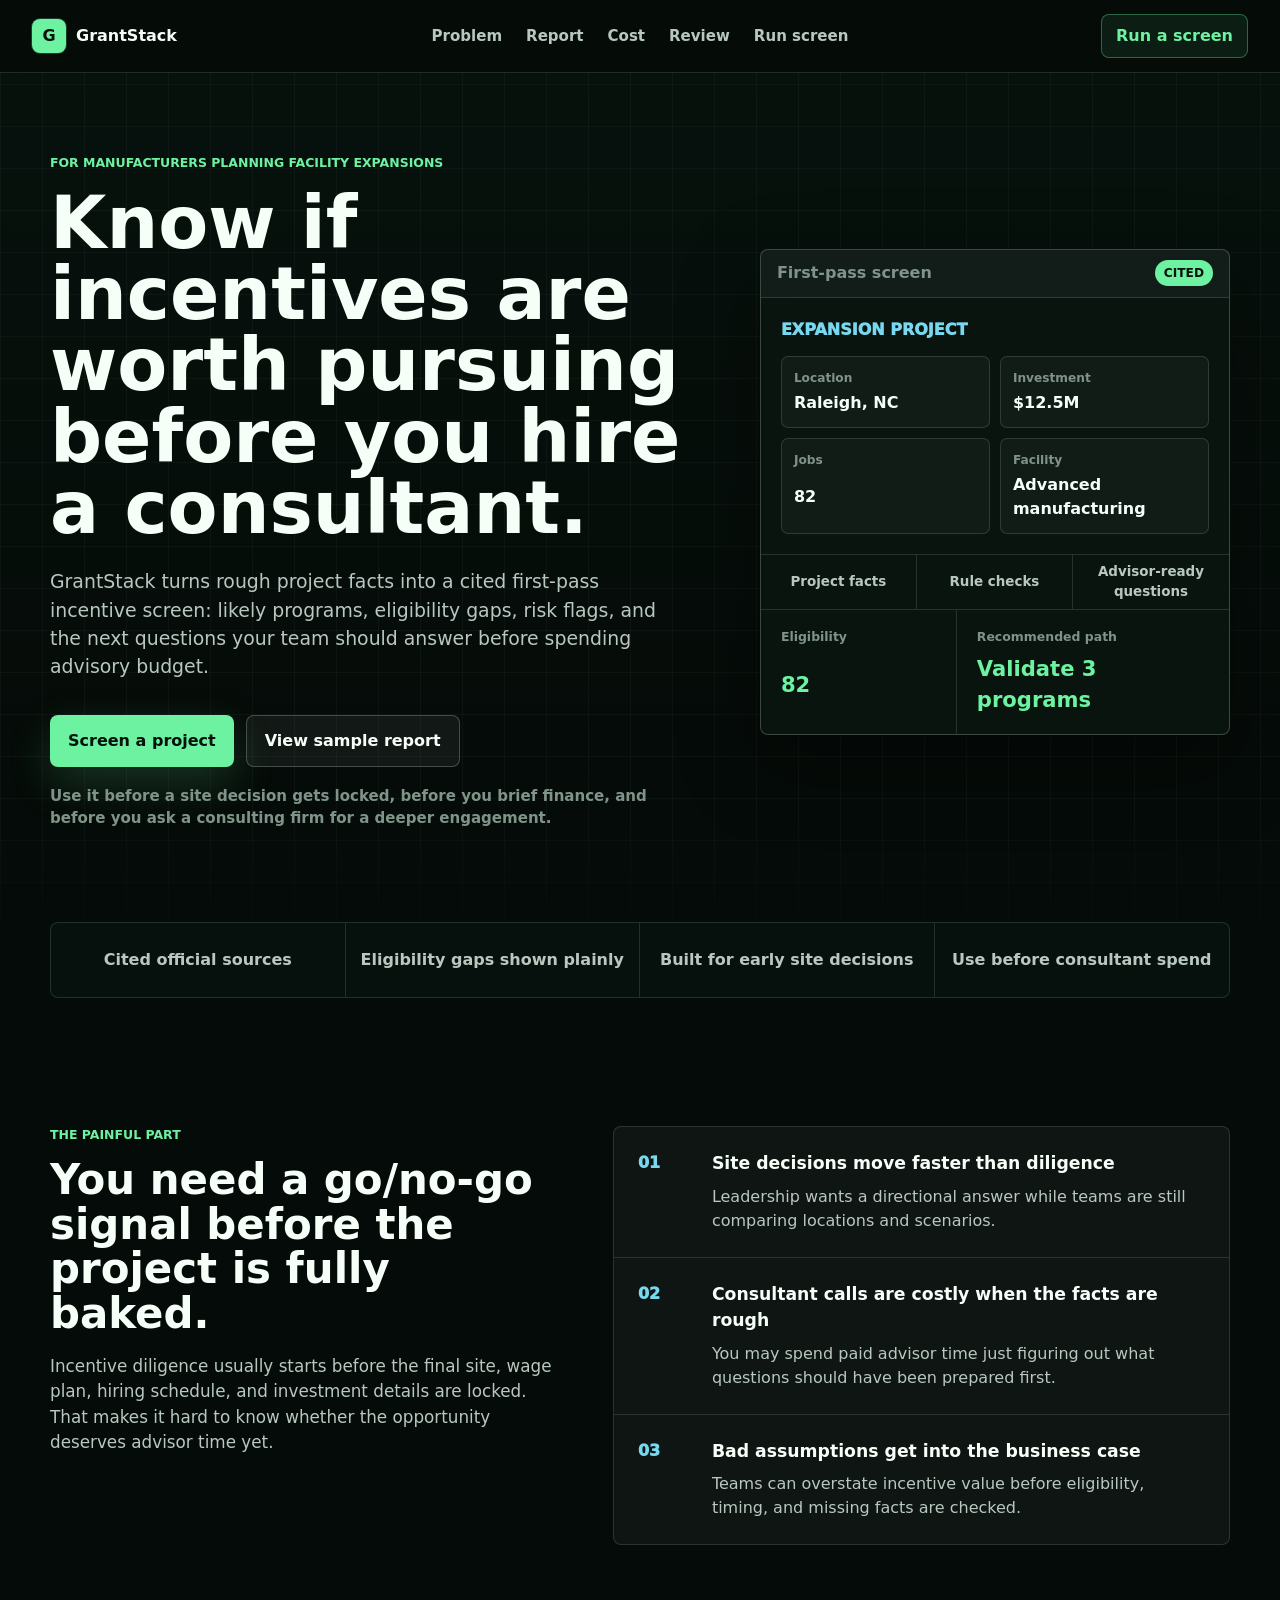
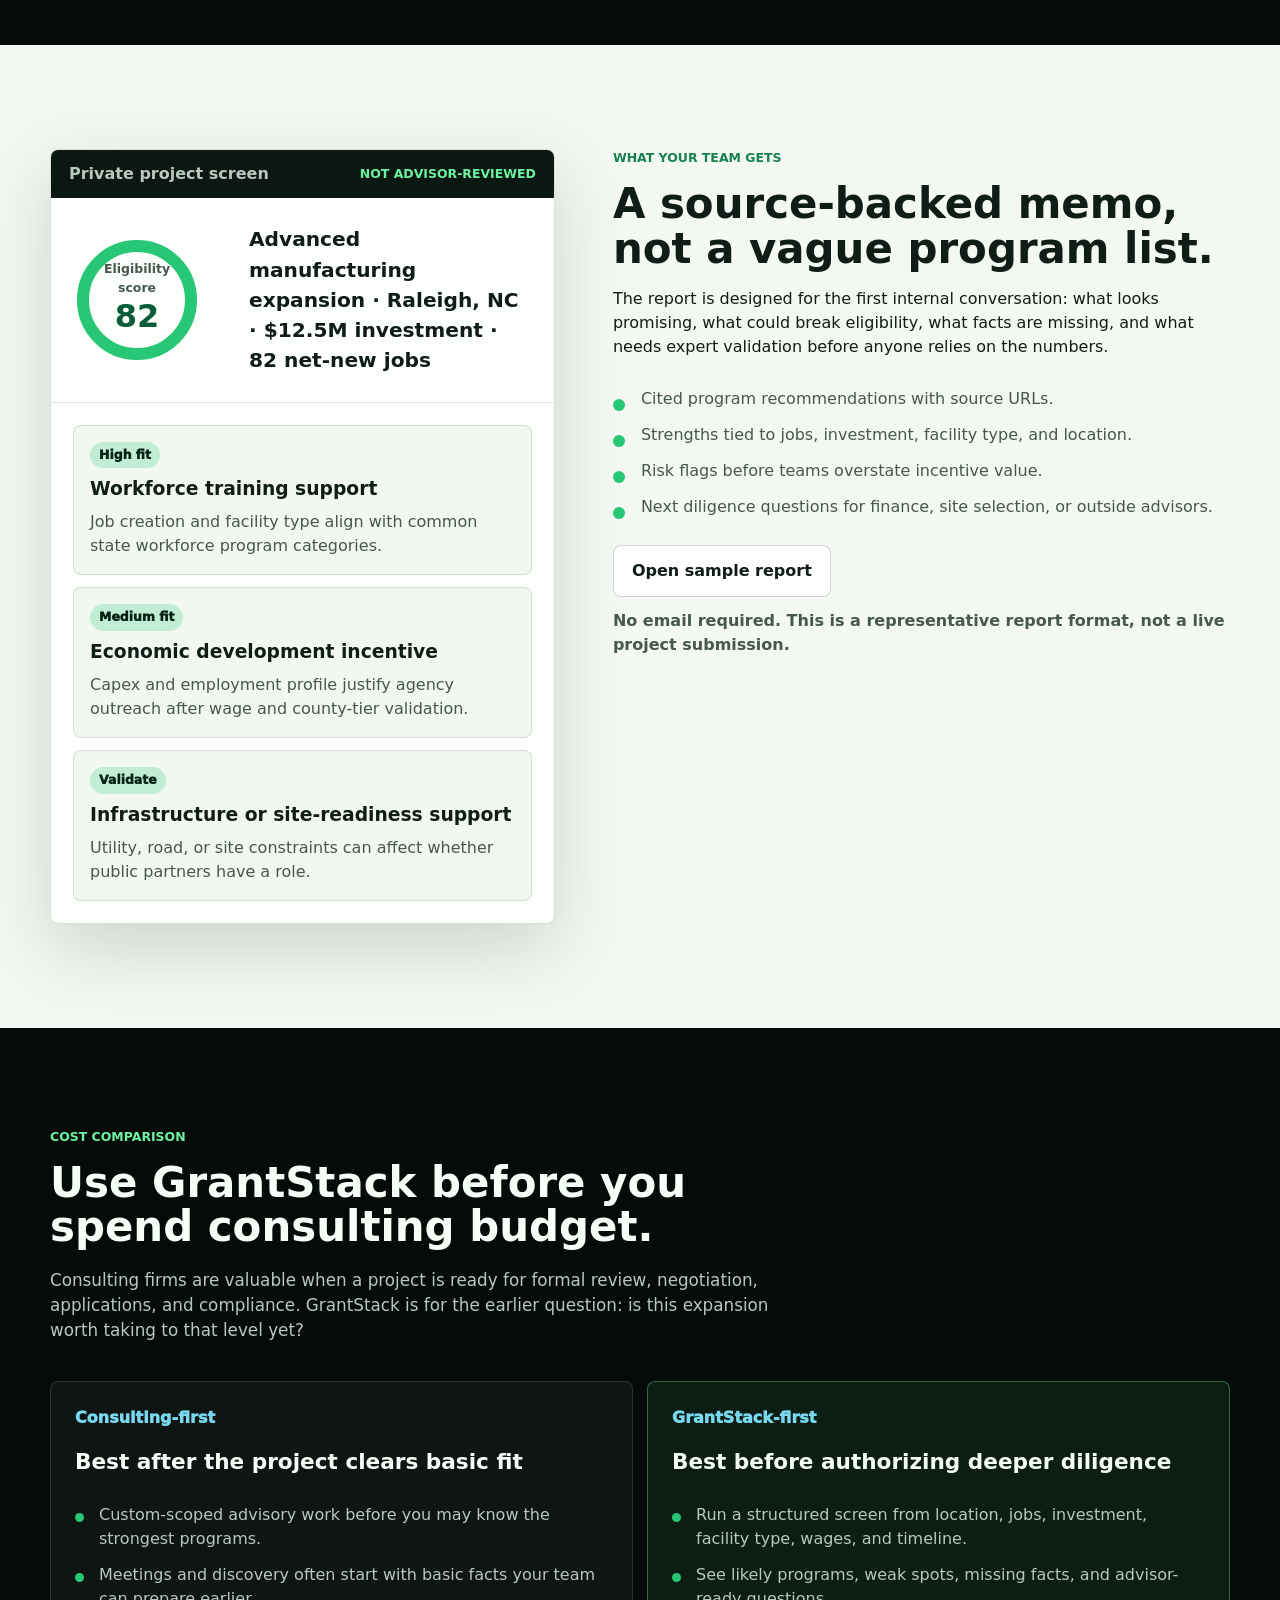
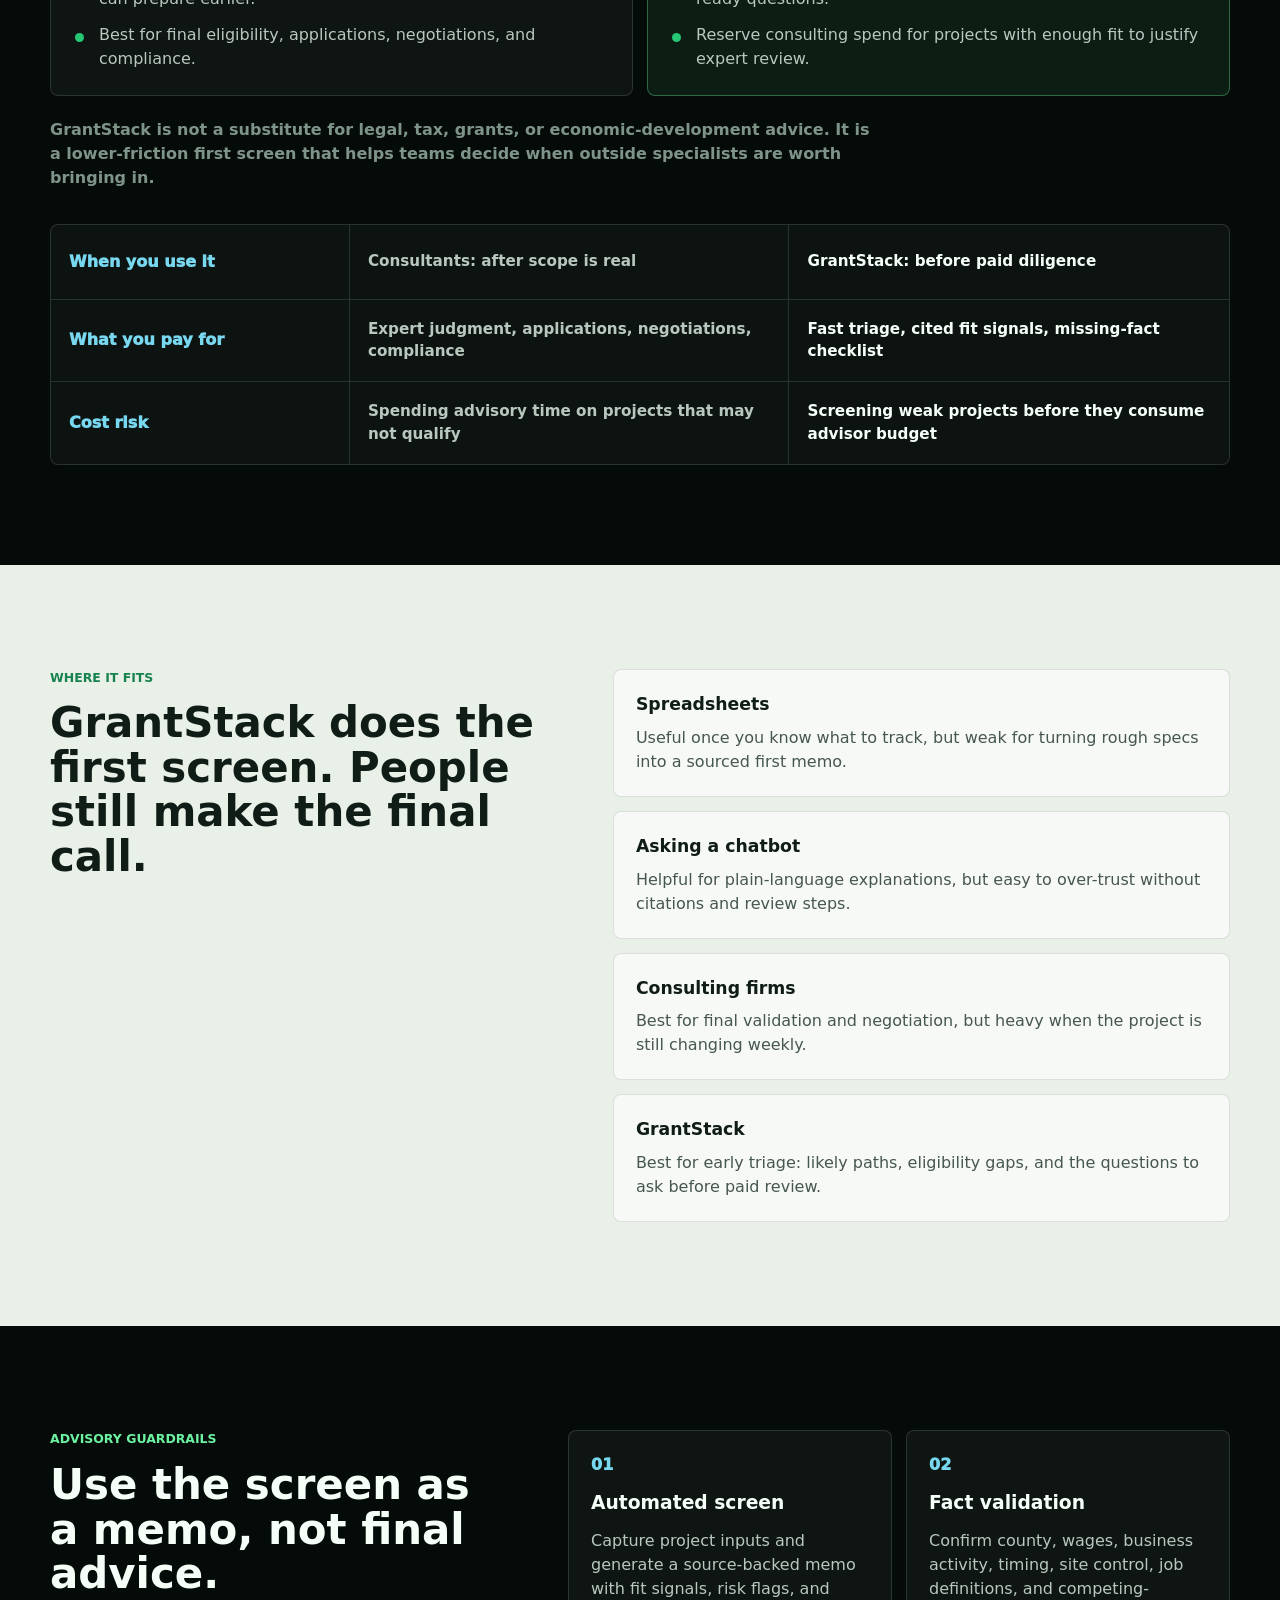
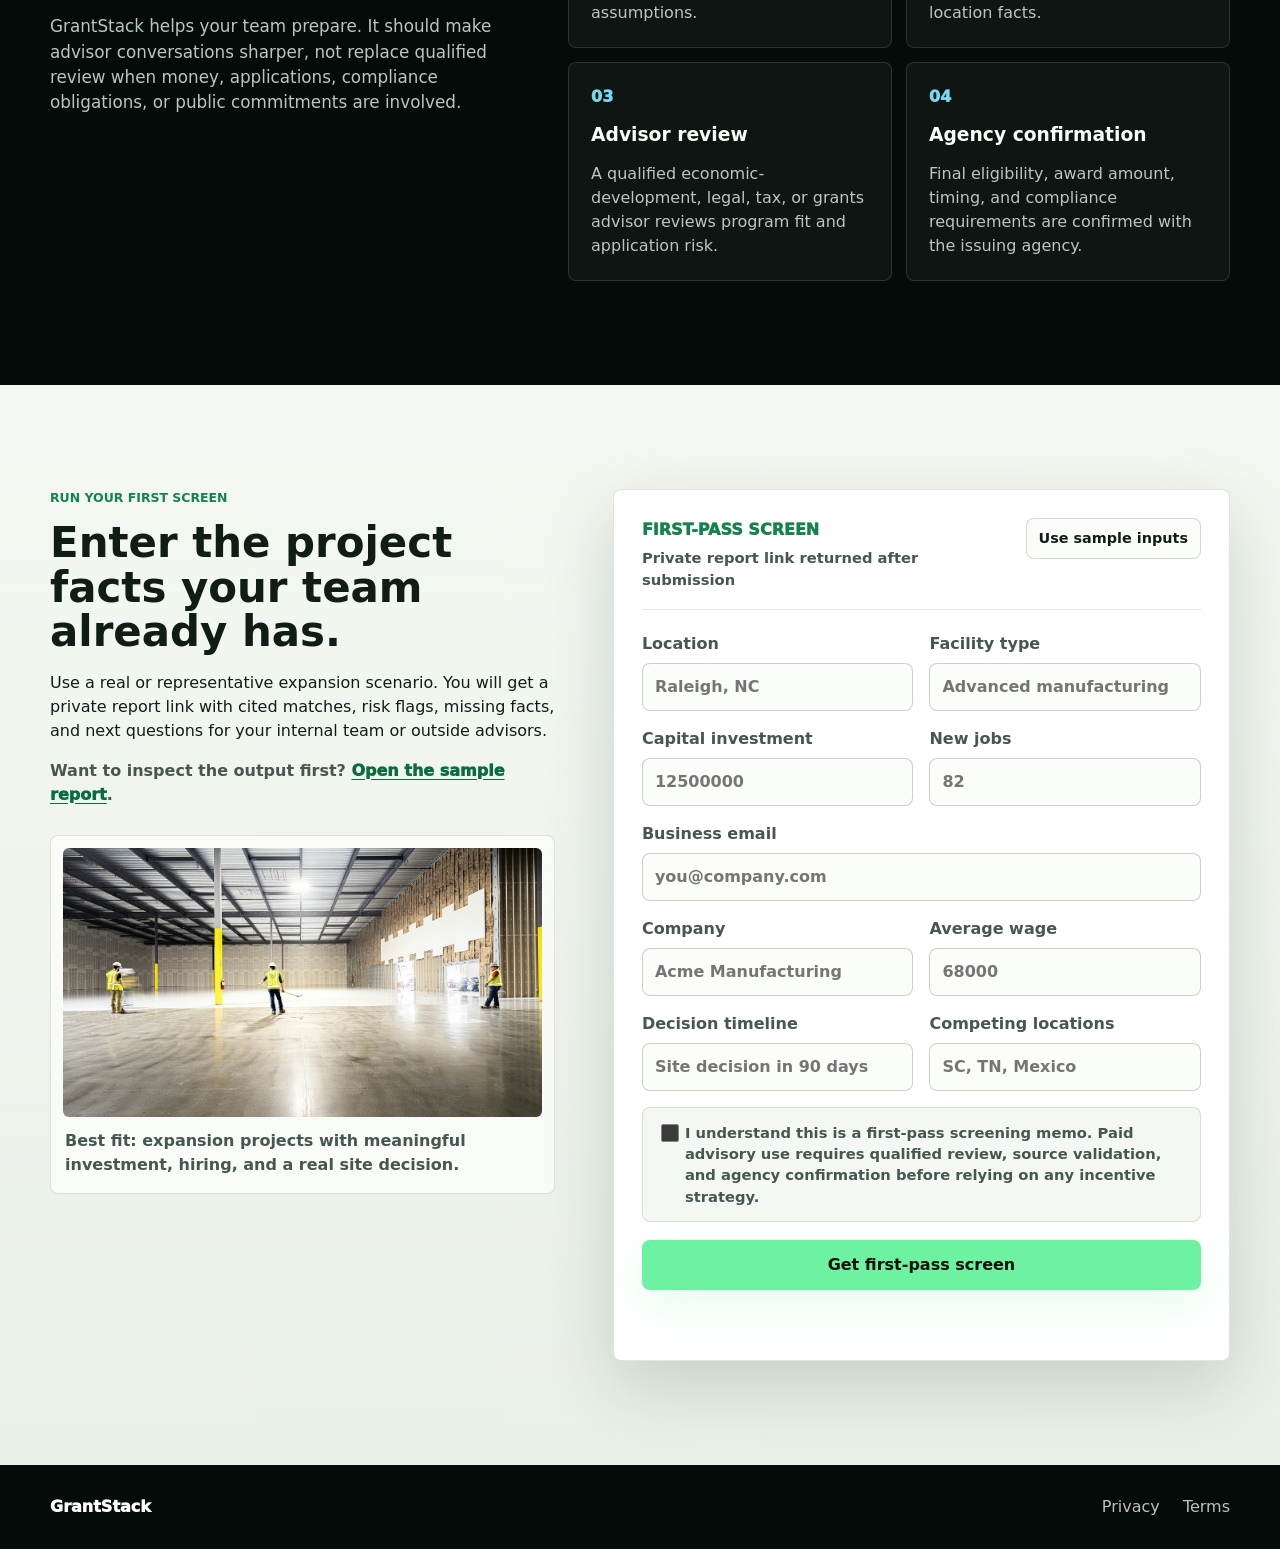
==== commit 37ab3b37: "Improve GrantStack product readiness" ====
--- a/grantstack-landing/index.html
+++ b/grantstack-landing/index.html
@@ -5,9 +5,9 @@
     <meta name="viewport" content="width=device-width, initial-scale=1" />
     <meta
       name="description"
-      content="GrantStack helps manufacturers and expansion teams turn facility specs into cited public funding and incentive strategy."
+      content="GrantStack helps manufacturers and expansion teams quickly screen whether a facility expansion is worth deeper incentives diligence before hiring consultants."
     />
-    <title>GrantStack | AI Grant Intelligence for Expansion Teams</title>
+    <title>GrantStack | Incentive Screening for Expansion Teams</title>
     <link rel="icon" href="favicon.svg" type="image/svg+xml" />
     <link rel="stylesheet" href="styles.css" />
   </head>
@@ -19,48 +19,52 @@
       </a>
       <nav class="nav-links" aria-label="Main menu">
         <a href="#problem">Problem</a>
-        <a href="#output">Output</a>
-        <a href="#workflow">Workflow</a>
-        <a href="#intake">Live intake</a>
+        <a href="#output">Report</a>
+        <a href="#cost">Cost</a>
+        <a href="#review">Review</a>
+        <a href="#intake">Run screen</a>
       </nav>
-      <a class="nav-action" href="#intake">Run a screen</a>
+      <a class="nav-action" href="#intake" data-analytics-event="cta_click" data-analytics-label="nav_run_screen">Run a screen</a>
     </header>
 
     <main id="top">
       <section class="hero" aria-labelledby="hero-title">
         <div class="section-inner hero-grid">
           <div class="hero-copy-block">
-            <p class="eyebrow">Live serverless grant-intelligence demo</p>
-            <h1 id="hero-title">Turn expansion specs into a cited incentive screen.</h1>
+            <p class="eyebrow">For manufacturers planning facility expansions</p>
+            <h1 id="hero-title">Know if incentives are worth pursuing before you hire a consultant.</h1>
             <p class="hero-copy">
-              GrantStack helps manufacturers, logistics operators, and capital-intensive teams decide whether public
-              funding is worth deeper diligence before a site decision hardens.
+              GrantStack turns rough project facts into a cited first-pass incentive screen: likely programs,
+              eligibility gaps, risk flags, and the next questions your team should answer before spending advisory budget.
             </p>
             <div class="hero-actions" aria-label="Primary actions">
-              <a class="button button-primary" href="#intake">Analyze a project</a>
-              <a class="button button-secondary" href="#output">View report output</a>
-            </div>
-            <p class="hero-note">This demo submits to a real AWS API and opens a private tokenized report page.</p>
-          </div>
-
-          <aside class="hero-product" aria-label="GrantStack live workflow preview">
+              <a class="button button-primary" href="#intake" data-analytics-event="cta_click" data-analytics-label="hero_analyze_project">Screen a project</a>
+              <a class="button button-secondary" href="report.html?sample=true" data-analytics-event="cta_click" data-analytics-label="hero_sample_report">View sample report</a>
+            </div>
+            <p class="hero-note">
+              Use it before a site decision gets locked, before you brief finance, and before you ask a consulting firm
+              for a deeper engagement.
+            </p>
+          </div>
+
+          <aside class="hero-product" aria-label="GrantStack sample screen preview">
             <div class="product-topline">
-              <span>grantstack.run</span>
-              <strong>live</strong>
+              <span>First-pass screen</span>
+              <strong>cited</strong>
             </div>
             <div class="product-input">
-              <p>Project intake</p>
+              <p>Expansion project</p>
               <dl>
                 <div><dt>Location</dt><dd>Raleigh, NC</dd></div>
-                <div><dt>Capex</dt><dd>$12.5M</dd></div>
+                <div><dt>Investment</dt><dd>$12.5M</dd></div>
                 <div><dt>Jobs</dt><dd>82</dd></div>
                 <div><dt>Facility</dt><dd>Advanced manufacturing</dd></div>
               </dl>
             </div>
             <div class="pipeline-row">
-              <span>API accepted</span>
-              <span>SQS queued</span>
-              <span>Report ready</span>
+              <span>Project facts</span>
+              <span>Rule checks</span>
+              <span>Advisor-ready questions</span>
             </div>
             <div class="product-output">
               <div>
@@ -68,52 +72,51 @@
                 <strong>82</strong>
               </div>
               <div>
-                <span>Evidence</span>
-                <strong>3 cited matches</strong>
+                <span>Recommended path</span>
+                <strong>Validate 3 programs</strong>
               </div>
             </div>
           </aside>
         </div>
 
         <div class="section-inner proof-rail" aria-label="Product proof points">
-          <span>Cloudflare Pages frontend</span>
-          <span>AWS Lambda + SQS worker</span>
-          <span>DynamoDB On-Demand reports</span>
-          <span>Terraform-managed infrastructure</span>
+          <span>Cited official sources</span>
+          <span>Eligibility gaps shown plainly</span>
+          <span>Built for early site decisions</span>
+          <span>Use before consultant spend</span>
         </div>
       </section>
 
       <section id="problem" class="problem-section">
         <div class="section-inner problem-layout">
           <div class="section-copy">
-            <p class="section-label">The painful workflow</p>
-            <h2>Incentive diligence starts while the project is still incomplete.</h2>
-            <p>
-              Expansion teams need a first-pass answer before every detail is final. The usual path is slow: gather
-              scattered facts, search program pages, ask advisors basic fit questions, and hope no obvious incentive
-              category was missed.
+            <p class="section-label">The painful part</p>
+            <h2>You need a go/no-go signal before the project is fully baked.</h2>
+            <p>
+              Incentive diligence usually starts before the final site, wage plan, hiring schedule, and investment
+              details are locked. That makes it hard to know whether the opportunity deserves advisor time yet.
             </p>
           </div>
           <div class="pain-table" aria-label="Expansion diligence pain points">
             <article>
               <span>01</span>
               <div>
-                <h3>Program fit is fragmented</h3>
-                <p>Eligibility depends on location, jobs, wages, capex, timing, industry, and local discretion.</p>
+                <h3>Site decisions move faster than diligence</h3>
+                <p>Leadership wants a directional answer while teams are still comparing locations and scenarios.</p>
               </div>
             </article>
             <article>
               <span>02</span>
               <div>
-                <h3>Generic AI is not a workflow</h3>
-                <p>Prompts do not provide private report links, status tracking, retries, source refresh, or an audit trail.</p>
+                <h3>Consultant calls are costly when the facts are rough</h3>
+                <p>You may spend paid advisor time just figuring out what questions should have been prepared first.</p>
               </div>
             </article>
             <article>
               <span>03</span>
               <div>
-                <h3>Manual review is expensive too early</h3>
-                <p>Specialists are still needed, but not every rough expansion idea deserves a full advisory sprint.</p>
+                <h3>Bad assumptions get into the business case</h3>
+                <p>Teams can overstate incentive value before eligibility, timing, and missing facts are checked.</p>
               </div>
             </article>
           </div>
@@ -125,14 +128,14 @@
           <div class="report-preview" aria-label="Sample GrantStack report">
             <div class="preview-header">
               <span>Private project screen</span>
-              <strong>COMPLETED</strong>
+              <strong>NOT ADVISOR-REVIEWED</strong>
             </div>
             <div class="score-row">
               <div>
                 <span>Eligibility score</span>
                 <strong>82</strong>
               </div>
-              <p>Advanced manufacturing expansion · Raleigh, NC · $12.5M capex · 82 net-new jobs</p>
+              <p>Advanced manufacturing expansion · Raleigh, NC · $12.5M investment · 82 net-new jobs</p>
             </div>
             <div class="recommendation-list">
               <article>
@@ -153,49 +156,76 @@
             </div>
           </div>
           <div class="section-copy">
-            <p class="section-label">What the buyer receives</p>
+            <p class="section-label">What your team gets</p>
             <h2>A source-backed memo, not a vague program list.</h2>
             <p>
-              The report is designed for the first buyer conversation: what looks promising, what could break
-              eligibility, what facts are missing, and which official sources need validation.
+              The report is designed for the first internal conversation: what looks promising, what could break
+              eligibility, what facts are missing, and what needs expert validation before anyone relies on the numbers.
             </p>
             <ul class="check-list">
               <li>Cited program recommendations with source URLs.</li>
-              <li>Strengths tied to jobs, capex, facility type, and location.</li>
+              <li>Strengths tied to jobs, investment, facility type, and location.</li>
               <li>Risk flags before teams overstate incentive value.</li>
-              <li>Next diligence questions for finance, site selection, or advisors.</li>
+              <li>Next diligence questions for finance, site selection, or outside advisors.</li>
             </ul>
-          </div>
-        </div>
-      </section>
-
-      <section id="workflow" class="workflow-section">
+            <div class="sample-actions">
+              <a class="button button-secondary" href="report.html?sample=true" data-analytics-event="cta_click" data-analytics-label="output_open_sample_report">Open sample report</a>
+              <span>No email required. This is a representative report format, not a live project submission.</span>
+            </div>
+          </div>
+        </div>
+      </section>
+
+      <section id="cost" class="cost-section">
         <div class="section-inner">
-          <div class="workflow-heading">
-            <p class="section-label">How it runs</p>
-            <h2>Built like an async product, not a one-off AI form.</h2>
-          </div>
-          <div class="workflow-grid">
-            <article>
-              <span>01</span>
-              <h3>Submit specs</h3>
-              <p>Capture location, capex, jobs, facility type, wage, timeline, and competing sites.</p>
-            </article>
-            <article>
-              <span>02</span>
-              <h3>Queue work</h3>
-              <p>API Gateway and Lambda return `202 Accepted`, then SQS handles processing asynchronously.</p>
-            </article>
-            <article>
-              <span>03</span>
-              <h3>Screen evidence</h3>
-              <p>The worker checks the active source catalog and is provider-ready for LLM/vector retrieval.</p>
-            </article>
-            <article>
-              <span>04</span>
-              <h3>Render report</h3>
-              <p>DynamoDB stores the status and report behind a private tokenized result link.</p>
-            </article>
+          <div class="cost-heading">
+            <p class="section-label">Cost comparison</p>
+            <h2>Use GrantStack before you spend consulting budget.</h2>
+            <p>
+              Consulting firms are valuable when a project is ready for formal review, negotiation, applications, and
+              compliance. GrantStack is for the earlier question: is this expansion worth taking to that level yet?
+            </p>
+          </div>
+          <div class="cost-comparison-grid">
+            <article class="cost-card">
+              <span>Consulting-first</span>
+              <h3>Best after the project clears basic fit</h3>
+              <ul>
+                <li>Custom-scoped advisory work before you may know the strongest programs.</li>
+                <li>Meetings and discovery often start with basic facts your team can prepare earlier.</li>
+                <li>Best for final eligibility, applications, negotiations, and compliance.</li>
+              </ul>
+            </article>
+            <article class="cost-card cost-card-featured">
+              <span>GrantStack-first</span>
+              <h3>Best before authorizing deeper diligence</h3>
+              <ul>
+                <li>Run a structured screen from location, jobs, investment, facility type, wages, and timeline.</li>
+                <li>See likely programs, weak spots, missing facts, and advisor-ready questions.</li>
+                <li>Reserve consulting spend for projects with enough fit to justify expert review.</li>
+              </ul>
+            </article>
+          </div>
+          <p class="cost-note">
+            GrantStack is not a substitute for legal, tax, grants, or economic-development advice. It is a lower-friction
+            first screen that helps teams decide when outside specialists are worth bringing in.
+          </p>
+          <div class="cost-rows" aria-label="Consulting firm cost comparison">
+            <div>
+              <span>When you use it</span>
+              <strong>Consultants: after scope is real</strong>
+              <strong>GrantStack: before paid diligence</strong>
+            </div>
+            <div>
+              <span>What you pay for</span>
+              <strong>Expert judgment, applications, negotiations, compliance</strong>
+              <strong>Fast triage, cited fit signals, missing-fact checklist</strong>
+            </div>
+            <div>
+              <span>Cost risk</span>
+              <strong>Spending advisory time on projects that may not qualify</strong>
+              <strong>Screening weak projects before they consume advisor budget</strong>
+            </div>
           </div>
         </div>
       </section>
@@ -203,21 +233,60 @@
       <section class="differentiator-section">
         <div class="section-inner differentiator-layout">
           <div class="section-copy">
-            <p class="section-label">Why this exists</p>
-            <h2>The obvious alternatives each miss part of the job.</h2>
+            <p class="section-label">Where it fits</p>
+            <h2>GrantStack does the first screen. People still make the final call.</h2>
           </div>
           <div class="comparison-grid">
             <article>
               <h3>Spreadsheets</h3>
-              <p>Good for tracking, weak for turning raw project specs into a cited decision-support memo.</p>
-            </article>
-            <article>
-              <h3>ChatGPT alone</h3>
-              <p>Useful for brainstorming, but not tied to private reports, retries, source refresh, or status flags.</p>
-            </article>
-            <article>
-              <h3>Consulting from day zero</h3>
-              <p>Important for final validation, but often too heavy before a project has cleared basic fit.</p>
+              <p>Useful once you know what to track, but weak for turning rough specs into a sourced first memo.</p>
+            </article>
+            <article>
+              <h3>Asking a chatbot</h3>
+              <p>Helpful for plain-language explanations, but easy to over-trust without citations and review steps.</p>
+            </article>
+            <article>
+              <h3>Consulting firms</h3>
+              <p>Best for final validation and negotiation, but heavy when the project is still changing weekly.</p>
+            </article>
+            <article>
+              <h3>GrantStack</h3>
+              <p>Best for early triage: likely paths, eligibility gaps, and the questions to ask before paid review.</p>
+            </article>
+          </div>
+        </div>
+      </section>
+
+      <section id="review" class="review-section">
+        <div class="section-inner review-layout">
+          <div class="section-copy">
+            <p class="section-label">Advisory guardrails</p>
+            <h2>Use the screen as a memo, not final advice.</h2>
+            <p>
+              GrantStack helps your team prepare. It should make advisor conversations sharper, not replace qualified
+              review when money, applications, compliance obligations, or public commitments are involved.
+            </p>
+          </div>
+          <div class="review-steps" aria-label="Paid advisory review workflow">
+            <article>
+              <span>01</span>
+              <h3>Automated screen</h3>
+              <p>Capture project inputs and generate a source-backed memo with fit signals, risk flags, and assumptions.</p>
+            </article>
+            <article>
+              <span>02</span>
+              <h3>Fact validation</h3>
+              <p>Confirm county, wages, business activity, timing, site control, job definitions, and competing-location facts.</p>
+            </article>
+            <article>
+              <span>03</span>
+              <h3>Advisor review</h3>
+              <p>A qualified economic-development, legal, tax, or grants advisor reviews program fit and application risk.</p>
+            </article>
+            <article>
+              <span>04</span>
+              <h3>Agency confirmation</h3>
+              <p>Final eligibility, award amount, timing, and compliance requirements are confirmed with the issuing agency.</p>
             </article>
           </div>
         </div>
@@ -226,22 +295,37 @@
       <section id="intake" class="intake-section">
         <div class="section-inner intake-layout">
           <div class="section-copy">
-            <p class="section-label">Live intake</p>
-            <h2>Run a sample project through the deployed backend.</h2>
-            <p>
-              Use a real or representative expansion scenario. GrantStack accepts the project immediately, queues the
-              analysis, and opens the private report page when the backend starts processing.
+            <p class="section-label">Run your first screen</p>
+            <h2>Enter the project facts your team already has.</h2>
+            <p>
+              Use a real or representative expansion scenario. You will get a private report link with cited matches,
+              risk flags, missing facts, and next questions for your internal team or outside advisors.
+            </p>
+            <p class="sample-path">
+              Want to inspect the output first?
+              <a href="report.html?sample=true" data-analytics-event="cta_click" data-analytics-label="intake_sample_report">Open the sample report</a>.
             </p>
             <div class="photo-card">
               <img src="assets/hero-industrial-floor.jpg" alt="Industrial facility interior under construction" />
-              <span>Best fit: expansion projects with meaningful capex, hiring, and a real site decision.</span>
+              <span>Best fit: expansion projects with meaningful investment, hiring, and a real site decision.</span>
             </div>
           </div>
 
           <form class="intake-form" id="project-form">
             <div class="form-heading">
-              <span>Project screen</span>
-              <strong>Private report link returned after submission</strong>
+              <div>
+                <span>First-pass screen</span>
+                <strong>Private report link returned after submission</strong>
+              </div>
+              <button
+                class="button button-secondary form-sample-button"
+                type="button"
+                id="fill-sample"
+                data-analytics-event="sample_inputs_click"
+                data-analytics-label="fill_sample_inputs"
+              >
+                Use sample inputs
+              </button>
             </div>
             <div class="field-grid">
               <label>
@@ -254,7 +338,7 @@
               </label>
               <label>
                 <span>Capital investment</span>
-                <input name="capex" type="number" min="1" step="1000" required placeholder="12500000" />
+                <input name="capex" type="number" min="1" step="1" required placeholder="12500000" />
               </label>
               <label>
                 <span>New jobs</span>
@@ -270,7 +354,7 @@
               </label>
               <label>
                 <span>Average wage</span>
-                <input name="average_wage" type="number" min="1" step="1000" placeholder="68000" />
+                <input name="average_wage" type="number" min="1" step="1" placeholder="68000" />
               </label>
               <label>
                 <span>Decision timeline</span>
@@ -280,8 +364,15 @@
                 <span>Competing locations</span>
                 <input name="competing_locations" placeholder="SC, TN, Mexico" />
               </label>
-            </div>
-            <button class="button button-primary submit-button" type="submit">Submit project</button>
+              <label class="ack-field full-field">
+                <input name="screening_acknowledgement" type="checkbox" required />
+                <span>
+                  I understand this is a first-pass screening memo. Paid advisory use requires qualified review, source
+                  validation, and agency confirmation before relying on any incentive strategy.
+                </span>
+              </label>
+            </div>
+            <button class="button button-primary submit-button" type="submit">Get first-pass screen</button>
             <p class="form-status" id="form-status" role="status" aria-live="polite"></p>
           </form>
         </div>
@@ -298,6 +389,7 @@
       </div>
     </footer>
 
+    <script src="analytics.js" defer></script>
     <script src="app.js" defer></script>
   </body>
 </html>
--- a/grantstack-landing/styles.css
+++ b/grantstack-landing/styles.css
@@ -293,6 +293,8 @@
 }
 
 .hero-copy-block {
+  min-width: 0;
+  width: 100%;
   max-width: 780px;
 }
 
@@ -307,7 +309,7 @@
 }
 
 .hero h1 {
-  max-width: 820px;
+  max-width: min(820px, 100%);
   margin: 0;
   font-size: 4.55rem;
   line-height: 0.98;
@@ -337,6 +339,7 @@
 }
 
 .hero-product {
+  min-width: 0;
   overflow: hidden;
   border: 1px solid var(--line-strong);
   border-radius: 8px;
@@ -358,7 +361,6 @@
 
 .product-topline span {
   color: var(--ink-muted);
-  font-family: ui-monospace, SFMono-Regular, Menlo, Monaco, Consolas, "Liberation Mono", monospace;
   font-weight: 850;
 }
 
@@ -540,14 +542,16 @@
 }
 
 .section-copy > p:last-child,
-.workflow-heading p:last-child {
+.workflow-heading p:last-child,
+.cost-heading p:last-child {
   margin: 18px 0 0;
   color: var(--ink-soft);
   font-size: 1.05rem;
 }
 
 .problem-section,
-.workflow-section {
+.workflow-section,
+.cost-section {
   padding: 100px 0;
   background: var(--bg);
 }
@@ -583,14 +587,17 @@
 }
 
 .pain-table span,
-.workflow-grid span {
+.workflow-grid span,
+.cost-card span,
+.cost-rows span {
   color: var(--cyan);
   font-weight: 950;
 }
 
 .pain-table h3,
 .workflow-grid h3,
-.comparison-grid h3 {
+.comparison-grid h3,
+.cost-card h3 {
   margin: 0 0 8px;
   font-size: 1.08rem;
 }
@@ -749,7 +756,34 @@
   content: "";
 }
 
-.workflow-heading {
+.sample-actions {
+  display: grid;
+  gap: 12px;
+  margin-top: 26px;
+}
+
+.sample-actions .button {
+  width: max-content;
+  color: var(--paper-ink);
+  border-color: rgba(16, 29, 23, 0.18);
+  background: rgba(255, 255, 255, 0.82);
+}
+
+.sample-actions span,
+.sample-path {
+  color: var(--paper-soft);
+  font-weight: 750;
+}
+
+.sample-path a {
+  color: #0b6d3f;
+  font-weight: 950;
+  text-decoration: underline;
+  text-underline-offset: 3px;
+}
+
+.workflow-heading,
+.cost-heading {
   max-width: 720px;
 }
 
@@ -772,6 +806,103 @@
   margin-top: 38px;
 }
 
+.cost-comparison-grid {
+  display: grid;
+  grid-template-columns: repeat(2, minmax(0, 1fr));
+  gap: 14px;
+  margin-top: 38px;
+}
+
+.cost-card {
+  min-height: 310px;
+  display: grid;
+  align-content: start;
+  gap: 16px;
+  border: 1px solid var(--line);
+  border-radius: 8px;
+  padding: 24px;
+  background: rgba(255, 255, 255, 0.045);
+}
+
+.cost-card-featured {
+  border-color: rgba(109, 242, 162, 0.35);
+  background: rgba(109, 242, 162, 0.08);
+}
+
+.cost-card h3 {
+  font-size: 1.35rem;
+}
+
+.cost-card ul {
+  display: grid;
+  gap: 12px;
+  margin: 0;
+  padding: 0;
+  list-style: none;
+}
+
+.cost-card li {
+  position: relative;
+  padding-left: 24px;
+  color: var(--ink-soft);
+}
+
+.cost-card li::before {
+  position: absolute;
+  top: 0.66em;
+  left: 0;
+  width: 9px;
+  height: 9px;
+  border-radius: 50%;
+  background: var(--green-2);
+  content: "";
+}
+
+.cost-note {
+  width: min(820px, 100%);
+  margin: 22px 0 0;
+  color: var(--ink-muted);
+  font-weight: 750;
+}
+
+.cost-rows {
+  display: grid;
+  margin-top: 34px;
+  border: 1px solid var(--line);
+  border-radius: 8px;
+  overflow: hidden;
+  background: rgba(255, 255, 255, 0.035);
+}
+
+.cost-rows div {
+  display: grid;
+  grid-template-columns: 0.68fr 1fr 1fr;
+  border-bottom: 1px solid var(--line);
+}
+
+.cost-rows div:last-child {
+  border-bottom: 0;
+}
+
+.cost-rows span,
+.cost-rows strong {
+  min-height: 74px;
+  display: flex;
+  align-items: center;
+  padding: 18px;
+  border-right: 1px solid var(--line);
+}
+
+.cost-rows strong {
+  color: var(--ink-soft);
+  font-size: 0.95rem;
+}
+
+.cost-rows strong:last-child {
+  border-right: 0;
+  color: var(--ink);
+}
+
 .differentiator-section {
   background: var(--paper-2);
 }
@@ -790,6 +921,49 @@
 
 .comparison-grid p {
   color: var(--paper-soft);
+}
+
+.review-section {
+  padding: 104px 0;
+  background: var(--bg);
+}
+
+.review-layout {
+  display: grid;
+  grid-template-columns: minmax(0, 0.82fr) minmax(0, 1.18fr);
+  gap: 58px;
+  align-items: start;
+}
+
+.review-steps {
+  display: grid;
+  grid-template-columns: repeat(2, minmax(0, 1fr));
+  gap: 14px;
+}
+
+.review-steps article {
+  min-height: 214px;
+  display: grid;
+  align-content: start;
+  gap: 12px;
+  border: 1px solid var(--line);
+  border-radius: 8px;
+  padding: 22px;
+  background: rgba(255, 255, 255, 0.045);
+}
+
+.review-steps span {
+  color: var(--cyan);
+  font-weight: 950;
+}
+
+.review-steps h3,
+.review-steps p {
+  margin: 0;
+}
+
+.review-steps p {
+  color: var(--ink-soft);
 }
 
 .intake-section {
@@ -829,6 +1003,7 @@
 
 .form-heading {
   display: flex;
+  align-items: flex-start;
   justify-content: space-between;
   gap: 18px;
   margin-bottom: 22px;
@@ -836,16 +1011,32 @@
   border-bottom: 1px solid rgba(16, 29, 23, 0.12);
 }
 
+.form-heading > div {
+  display: grid;
+  gap: 5px;
+}
+
 .form-heading span {
+  display: block;
   color: #16824d;
   font-weight: 950;
   text-transform: uppercase;
 }
 
 .form-heading strong {
+  display: block;
   color: var(--paper-soft);
   font-size: 0.92rem;
-  text-align: right;
+}
+
+.form-sample-button {
+  min-height: 40px;
+  flex: 0 0 auto;
+  padding: 9px 12px;
+  color: var(--paper-ink);
+  border-color: rgba(16, 29, 23, 0.16);
+  background: #fbfdf9;
+  font-size: 0.9rem;
 }
 
 .field-grid {
@@ -878,6 +1069,27 @@
 input:focus {
   border-color: #16824d;
   outline: 3px solid rgba(39, 199, 117, 0.2);
+}
+
+.ack-field {
+  grid-template-columns: 18px minmax(0, 1fr);
+  align-items: flex-start;
+  gap: 10px;
+  border: 1px solid rgba(16, 29, 23, 0.12);
+  border-radius: 8px;
+  padding: 14px;
+  color: var(--paper-soft);
+  background: #f4f8f2;
+  font-size: 0.92rem;
+  line-height: 1.45;
+}
+
+.ack-field input {
+  width: 18px;
+  height: 18px;
+  min-height: 18px;
+  margin-top: 2px;
+  accent-color: #16824d;
 }
 
 .submit-button {
@@ -1032,6 +1244,20 @@
   font-weight: 800;
 }
 
+.review-banner {
+  display: grid;
+  gap: 8px;
+  border: 1px solid rgba(16, 29, 23, 0.12);
+  border-radius: 8px;
+  padding: 18px;
+  background: #fff8df;
+}
+
+.review-banner p {
+  margin: 0;
+  color: #5b4d28;
+}
+
 .memo-section {
   padding: 22px 0 0;
   border-top: 1px solid rgba(16, 29, 23, 0.12);
@@ -1073,6 +1299,108 @@
   margin: 0;
   padding-left: 20px;
   color: var(--paper-soft);
+}
+
+.rule-summary-grid {
+  display: grid;
+  grid-template-columns: repeat(4, minmax(0, 1fr));
+  gap: 12px;
+  margin-bottom: 14px;
+}
+
+.rule-summary-grid div {
+  display: grid;
+  gap: 4px;
+  border: 1px solid rgba(16, 29, 23, 0.12);
+  border-radius: 8px;
+  padding: 14px;
+  background: #fbfdf9;
+}
+
+.rule-summary-grid span {
+  color: var(--paper-soft);
+  font-size: 0.84rem;
+  font-weight: 850;
+}
+
+.rule-summary-grid strong {
+  font-size: 1.45rem;
+}
+
+.rule-review-status {
+  margin-bottom: 14px !important;
+  font-weight: 850;
+}
+
+.eligibility-list {
+  display: grid;
+  gap: 12px;
+}
+
+.eligibility-program {
+  display: grid;
+  gap: 12px;
+  border: 1px solid rgba(16, 29, 23, 0.12);
+  border-radius: 8px;
+  padding: 16px;
+  background: #fbfdf9;
+}
+
+.eligibility-program > div {
+  display: flex;
+  justify-content: space-between;
+  gap: 14px;
+}
+
+.eligibility-program > div span {
+  color: var(--paper-soft);
+  font-weight: 850;
+}
+
+.eligibility-program ul {
+  display: grid;
+  gap: 10px;
+  margin: 0;
+  padding: 0;
+  list-style: none;
+}
+
+.eligibility-program li {
+  display: grid;
+  grid-template-columns: 84px minmax(0, 1fr);
+  gap: 12px;
+  align-items: start;
+}
+
+.eligibility-program li p {
+  margin-top: 3px;
+  font-size: 0.94rem;
+}
+
+.rule-status {
+  display: inline-flex;
+  min-height: 26px;
+  align-items: center;
+  justify-content: center;
+  border-radius: 999px;
+  padding: 4px 9px;
+  font-size: 0.74rem;
+  font-weight: 950;
+}
+
+.rule-status-pass {
+  color: #05351e;
+  background: #c9f6d8;
+}
+
+.rule-status-fail {
+  color: #7d221b;
+  background: #f7d2cc;
+}
+
+.rule-status-unknown {
+  color: #5b4d28;
+  background: #ffedb5;
 }
 
 .program-grid,
@@ -1169,6 +1497,31 @@
   color: var(--paper-soft);
 }
 
+.review-workflow {
+  display: grid;
+  grid-template-columns: repeat(4, minmax(0, 1fr));
+  gap: 12px;
+}
+
+.review-workflow article {
+  display: grid;
+  gap: 8px;
+  border: 1px solid rgba(16, 29, 23, 0.12);
+  border-radius: 8px;
+  padding: 14px;
+  background: #fbfdf9;
+}
+
+.review-workflow span {
+  color: #0b6d3f;
+  font-weight: 950;
+}
+
+.review-workflow p {
+  margin: 0;
+  font-size: 0.92rem;
+}
+
 @media (max-width: 1040px) {
   .site-header {
     grid-template-columns: 1fr auto;
@@ -1212,12 +1565,25 @@
   .problem-layout,
   .output-layout,
   .differentiator-layout,
-  .intake-layout {
+  .intake-layout,
+  .review-layout {
     grid-template-columns: 1fr;
     gap: 38px;
   }
 
   .workflow-grid {
+    grid-template-columns: repeat(2, minmax(0, 1fr));
+  }
+
+  .cost-rows div {
+    grid-template-columns: 1fr;
+  }
+
+  .review-workflow {
+    grid-template-columns: repeat(2, minmax(0, 1fr));
+  }
+
+  .rule-summary-grid {
     grid-template-columns: repeat(2, minmax(0, 1fr));
   }
 
@@ -1244,7 +1610,7 @@
   }
 
   .section-inner {
-    width: min(100% - 32px, 1180px);
+    width: min(1180px, calc(100% - 32px));
   }
 
   .hero {
@@ -1253,7 +1619,8 @@
   }
 
   .hero h1 {
-    font-size: 2.48rem;
+    font-size: 2.22rem;
+    line-height: 1.04;
   }
 
   .hero-copy {
@@ -1262,6 +1629,10 @@
 
   .hero-actions,
   .button {
+    width: 100%;
+  }
+
+  .sample-actions .button {
     width: 100%;
   }
 
@@ -1288,6 +1659,8 @@
 
   .proof-rail,
   .workflow-grid,
+  .cost-comparison-grid,
+  .review-steps,
   .field-grid {
     grid-template-columns: 1fr;
   }
@@ -1309,6 +1682,21 @@
 
   .workflow-grid article {
     min-height: auto;
+  }
+
+  .cost-card {
+    min-height: auto;
+  }
+
+  .cost-rows span,
+  .cost-rows strong {
+    min-height: auto;
+    border-right: 0;
+    border-bottom: 1px solid var(--line);
+  }
+
+  .cost-rows strong:last-child {
+    border-bottom: 0;
   }
 
   .score-row {
@@ -1327,10 +1715,6 @@
     flex-direction: column;
   }
 
-  .form-heading strong {
-    text-align: left;
-  }
-
   .intake-form {
     padding: 20px;
   }
@@ -1352,8 +1736,23 @@
   }
 
   .spec-grid,
-  .completed-banner {
+  .completed-banner,
+  .rule-summary-grid,
+  .review-workflow {
     grid-template-columns: 1fr;
+  }
+
+  .eligibility-program > div,
+  .eligibility-program li {
+    grid-template-columns: 1fr;
+  }
+
+  .eligibility-program > div {
+    display: grid;
+  }
+
+  .rule-status {
+    width: max-content;
   }
 
   .report-actions,
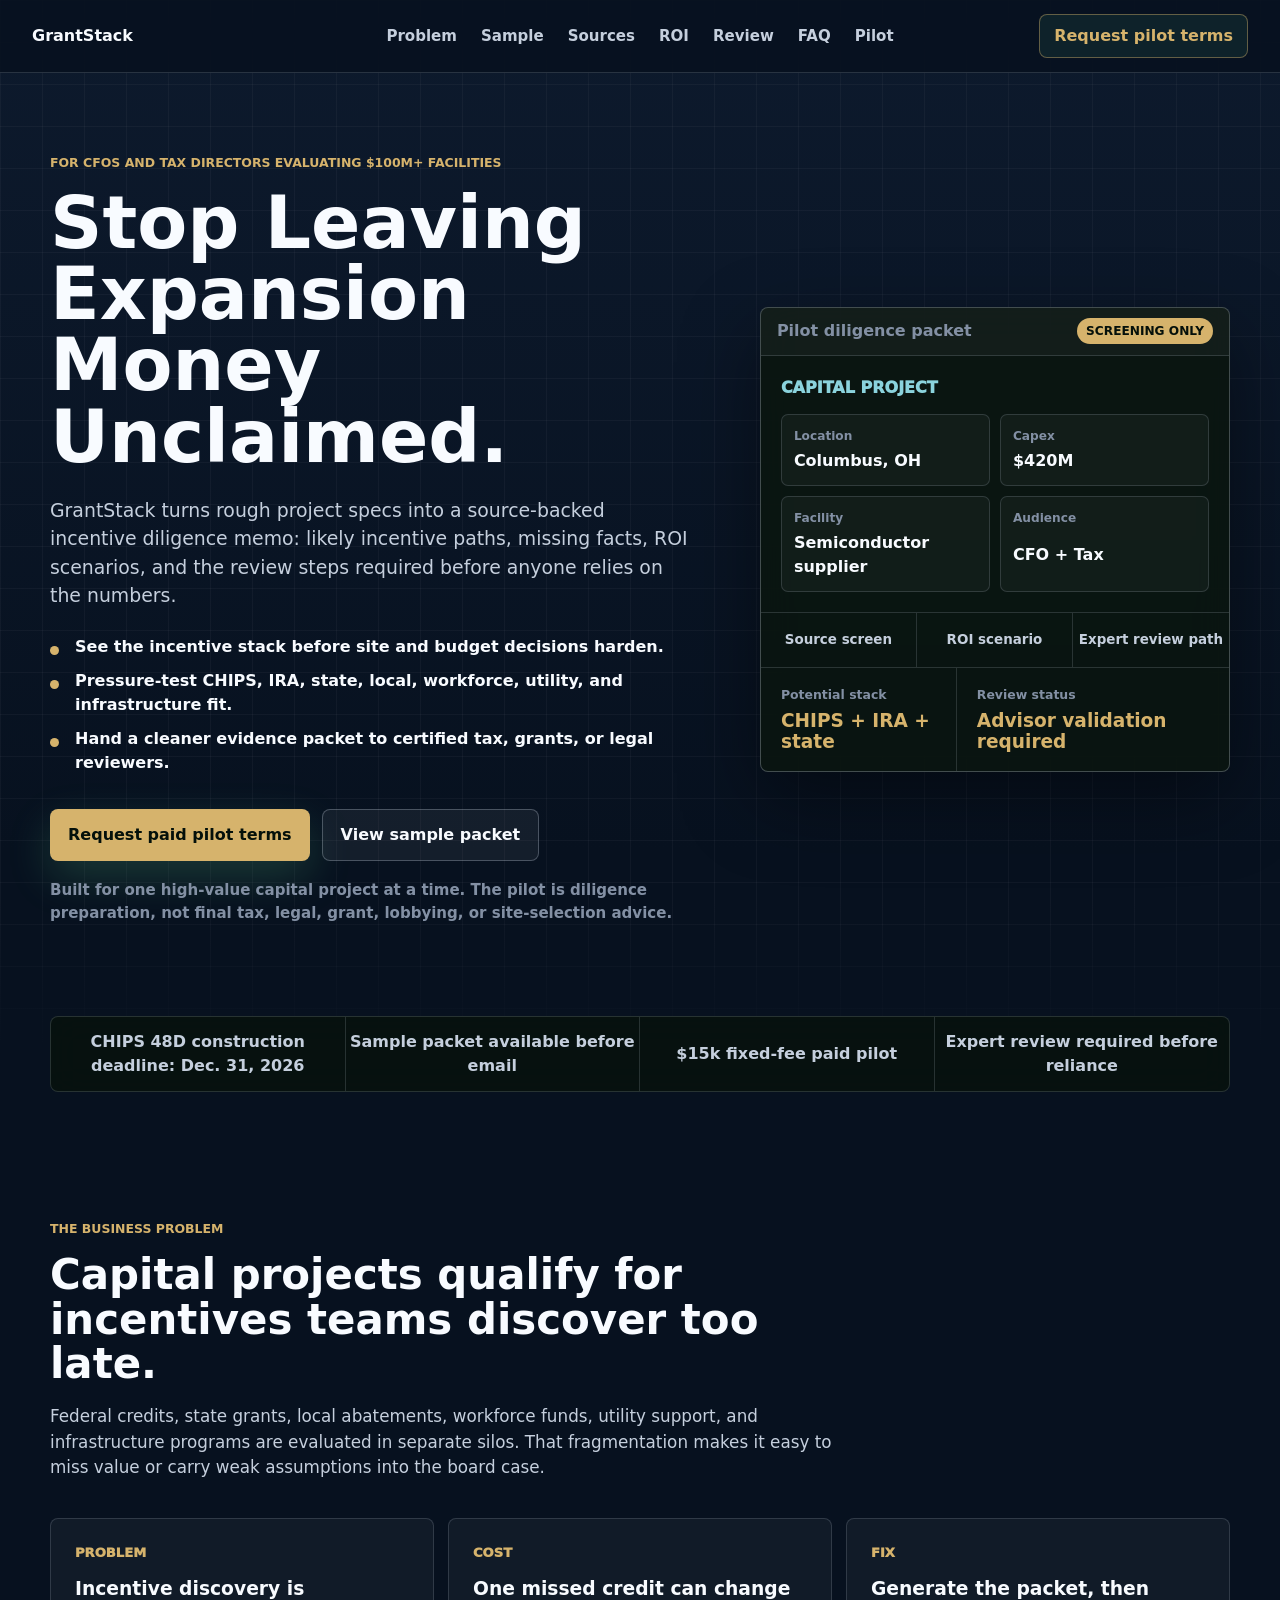
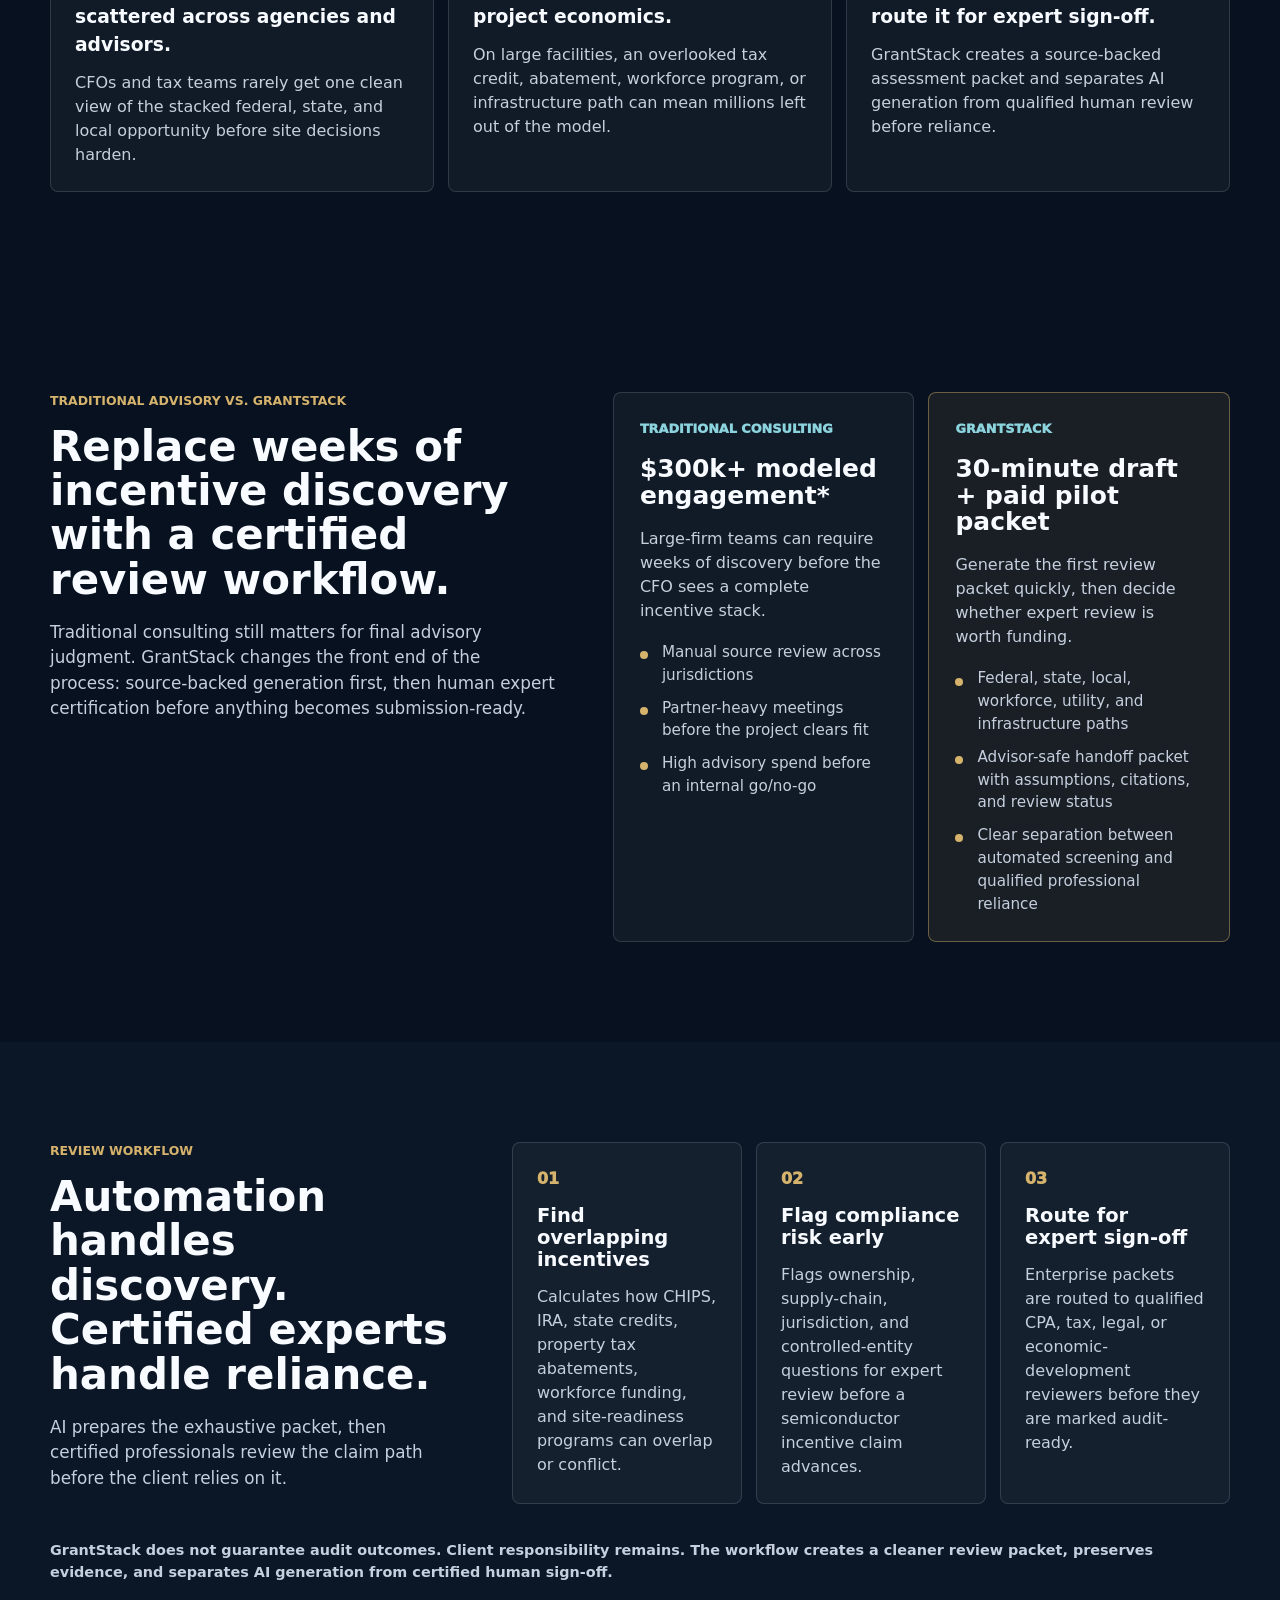
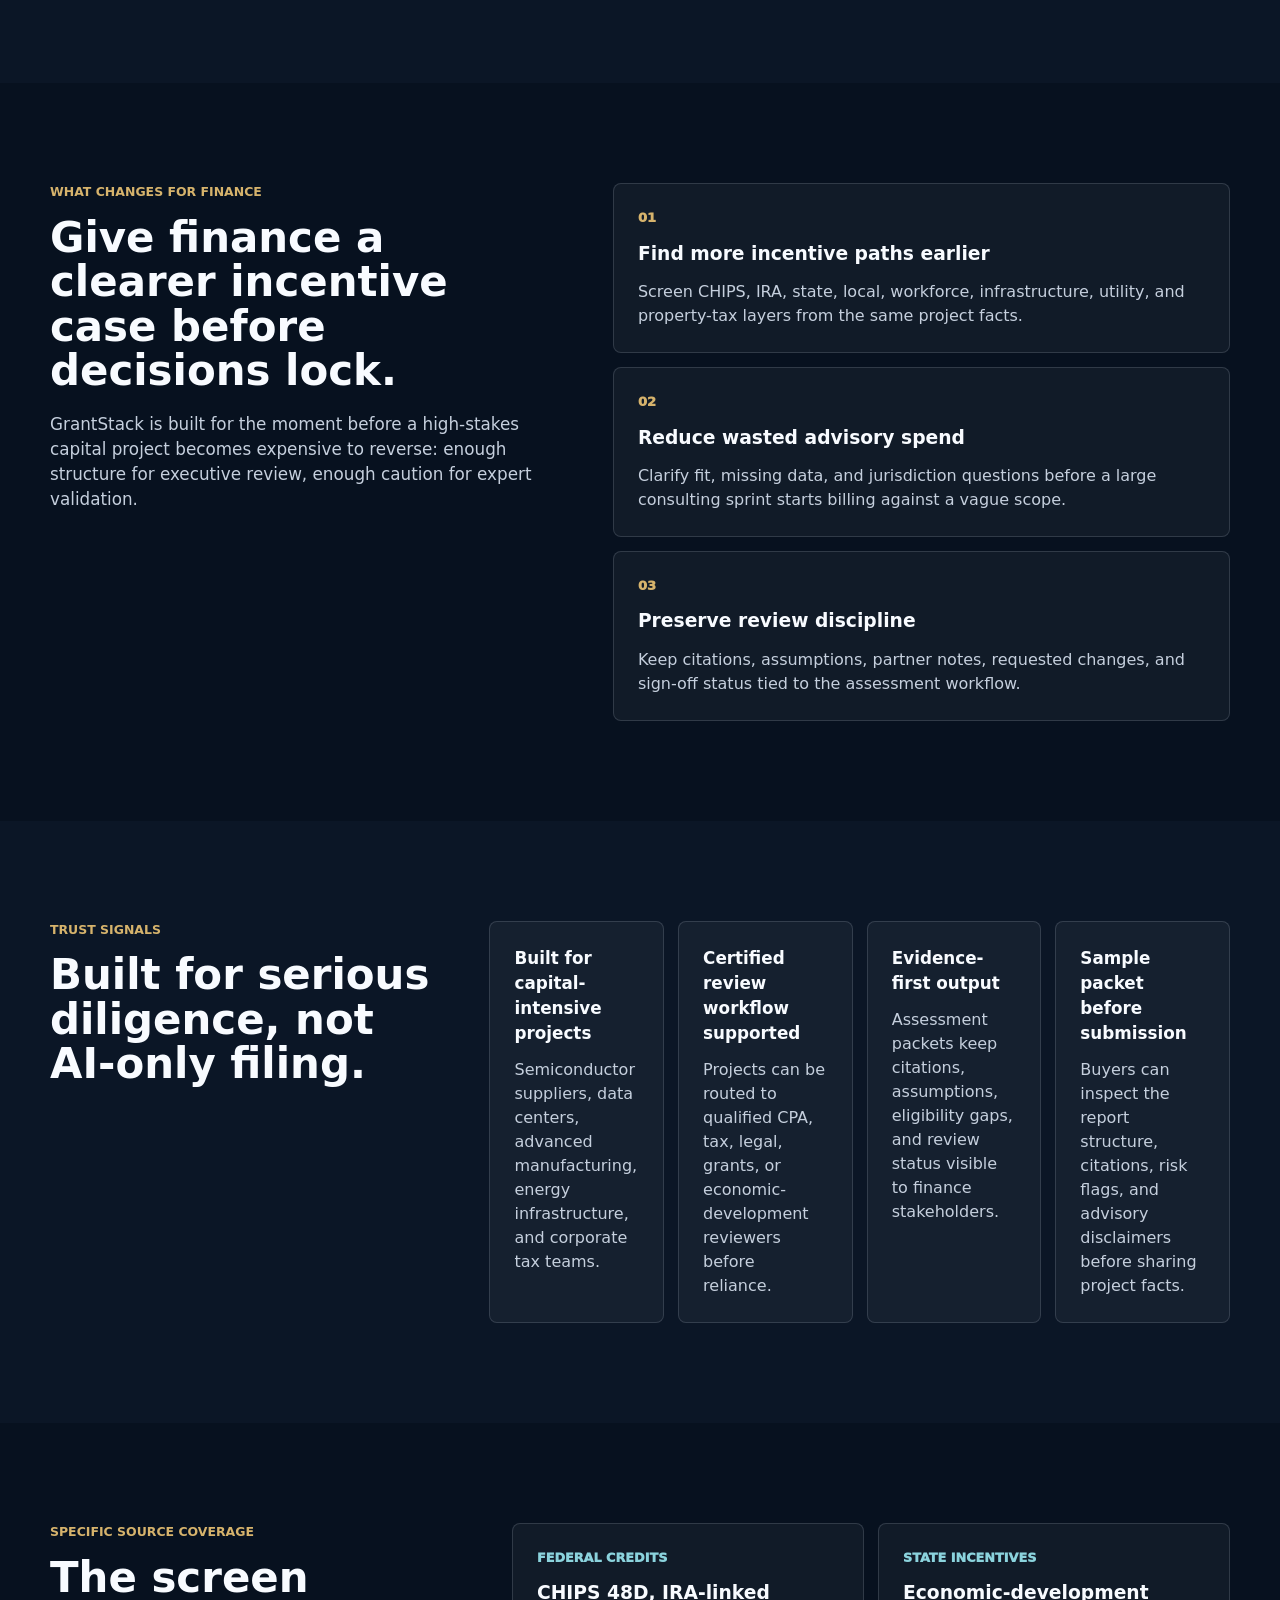
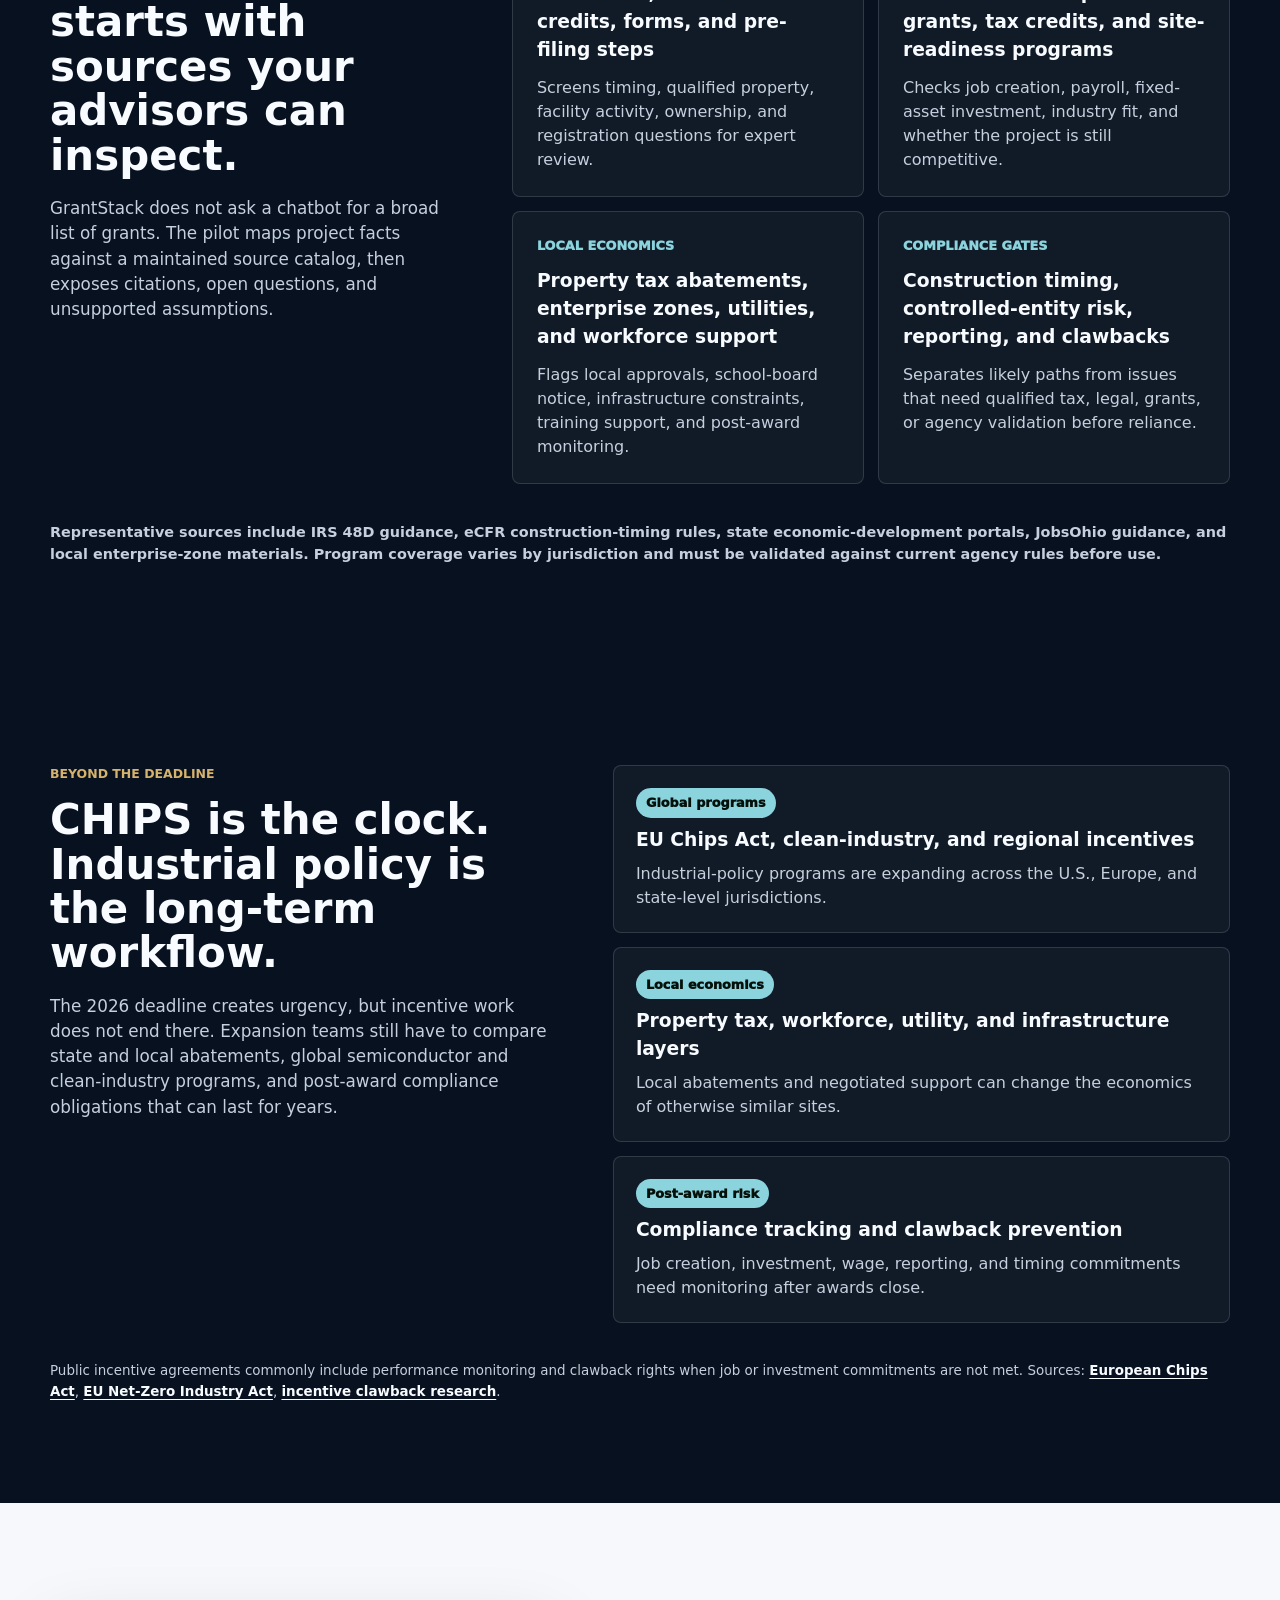
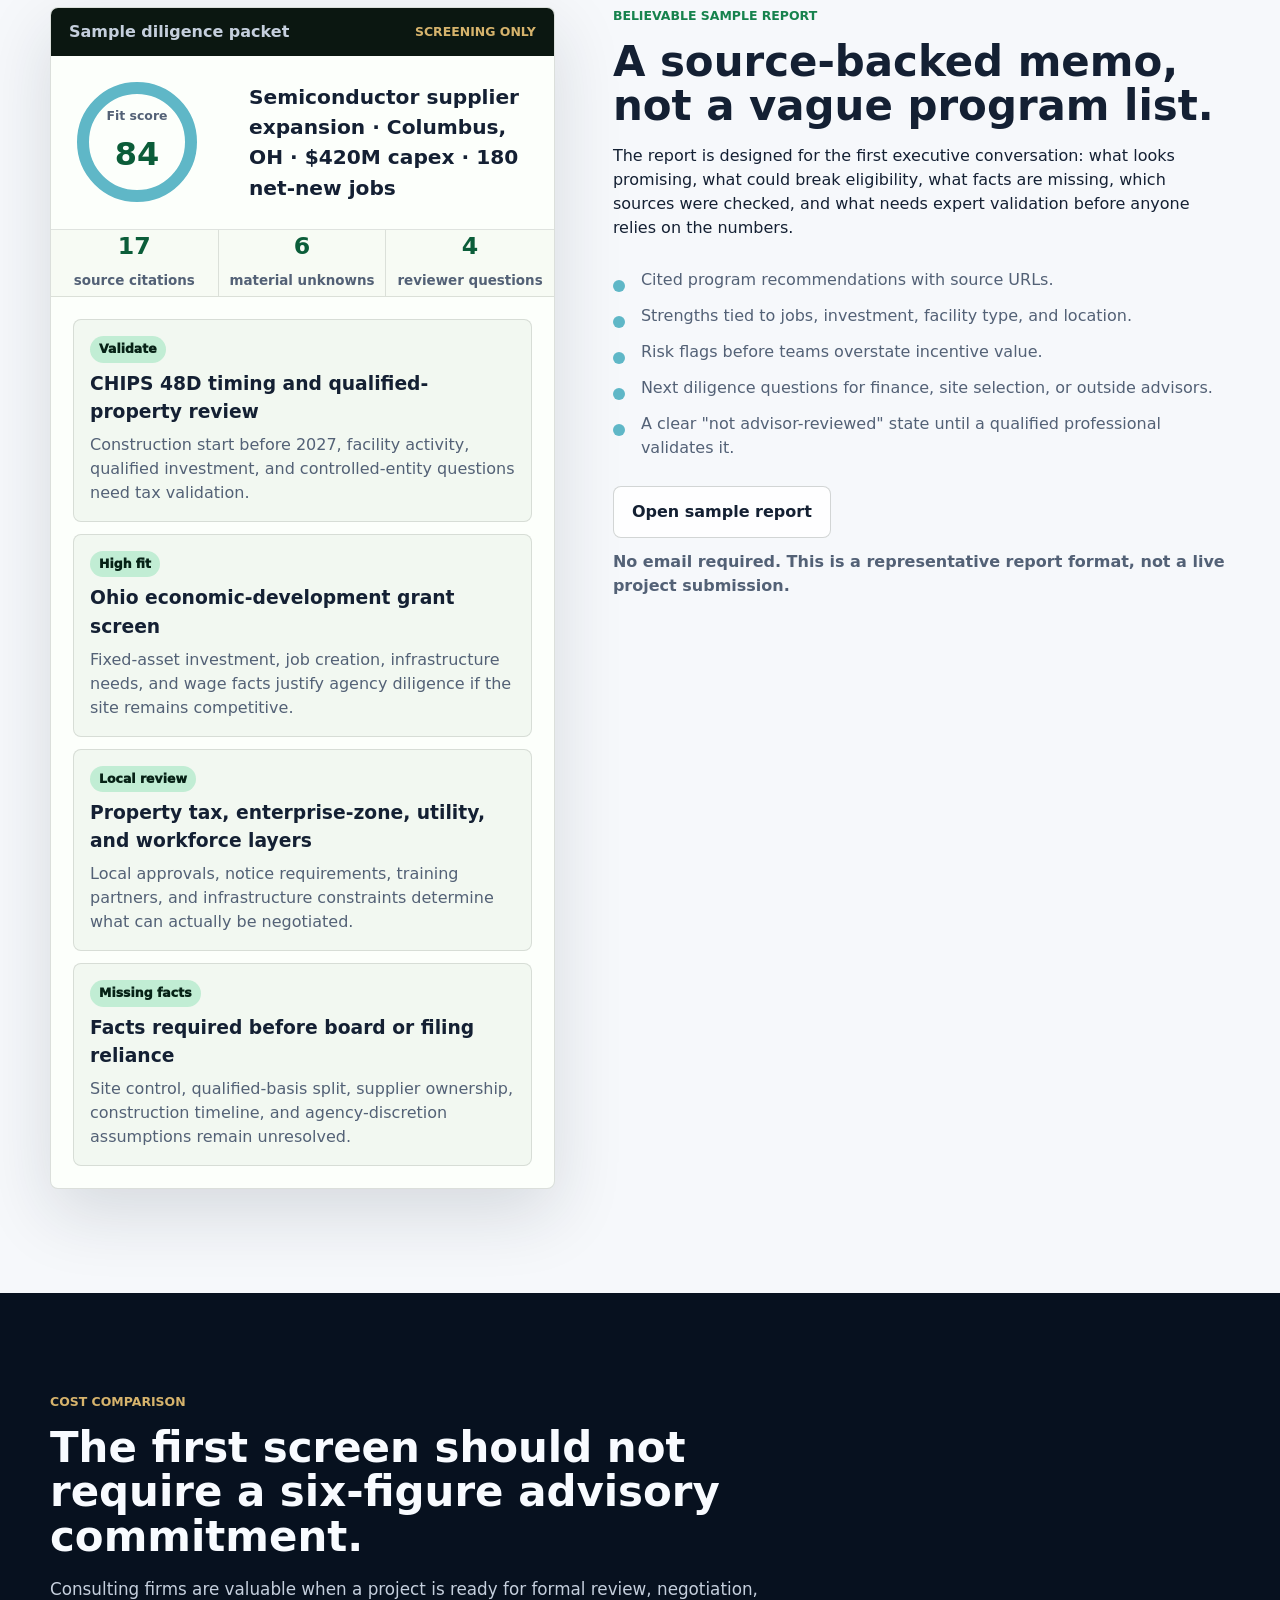
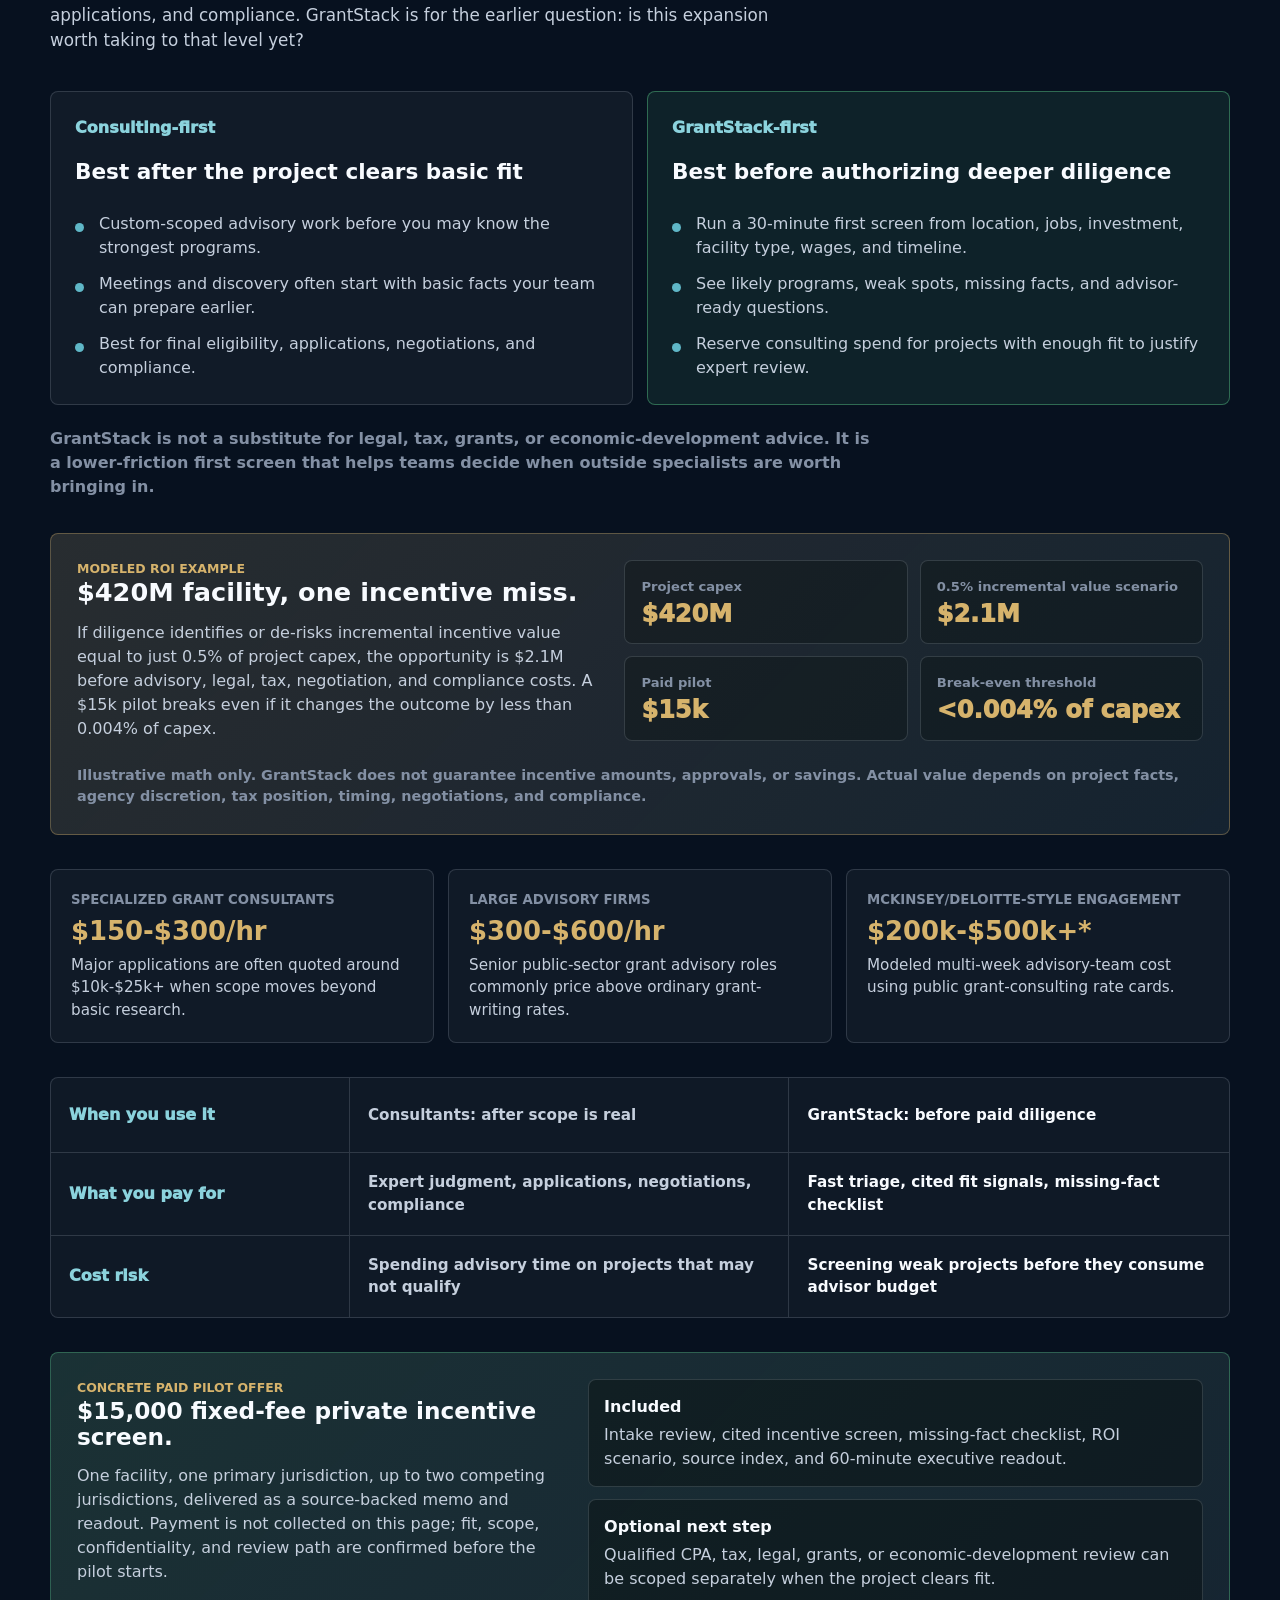
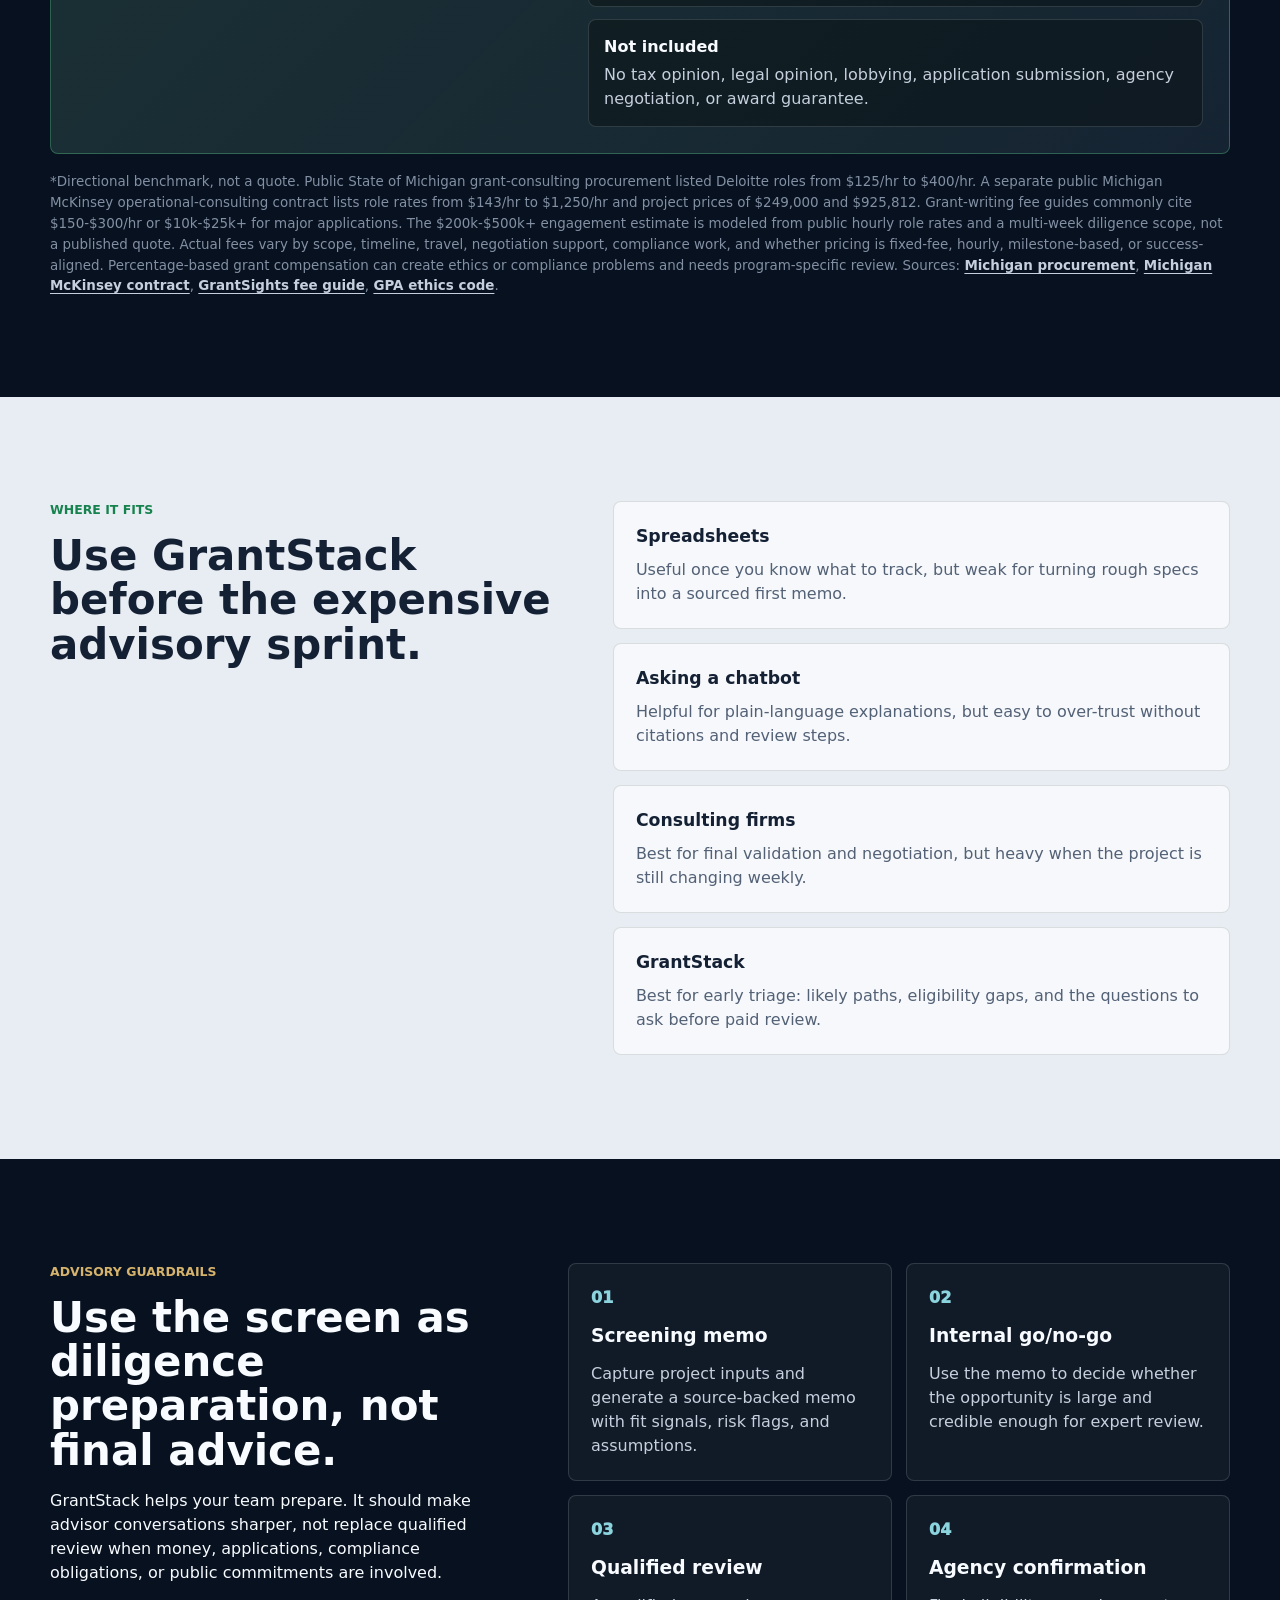
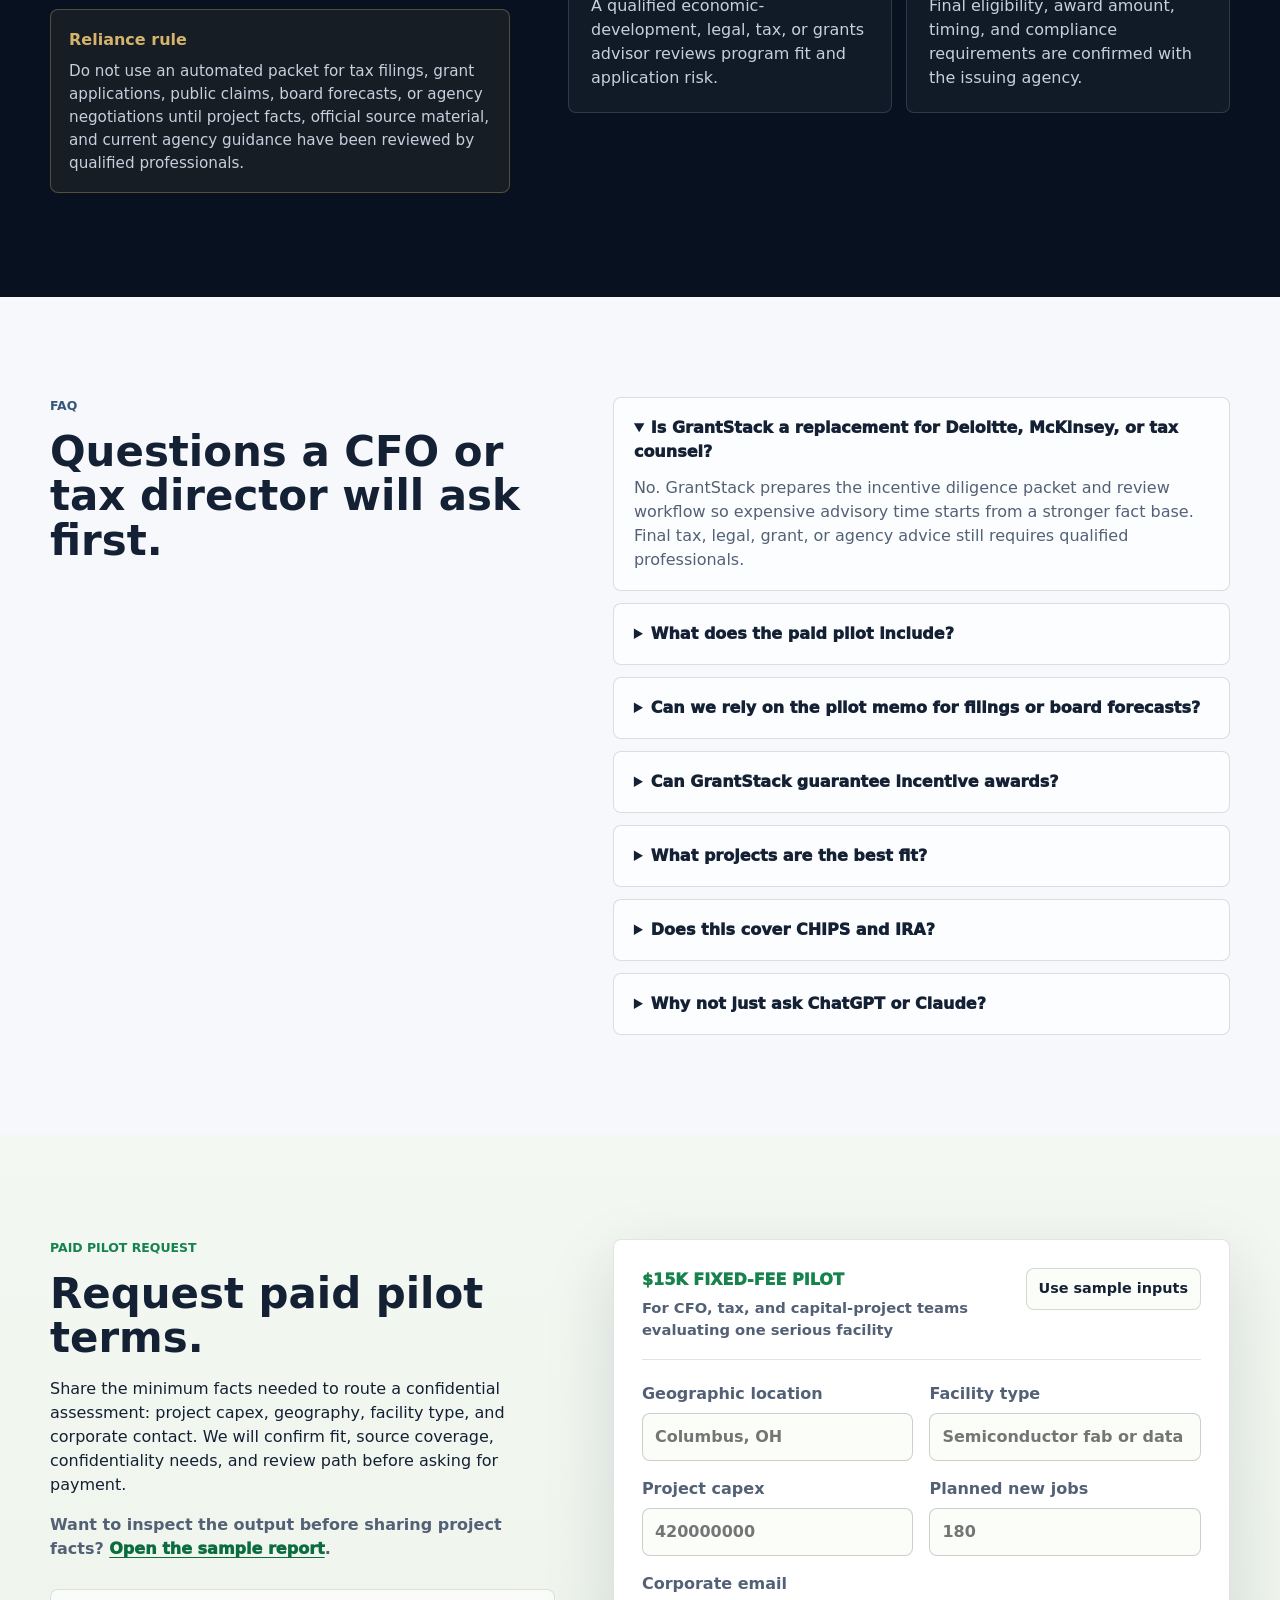
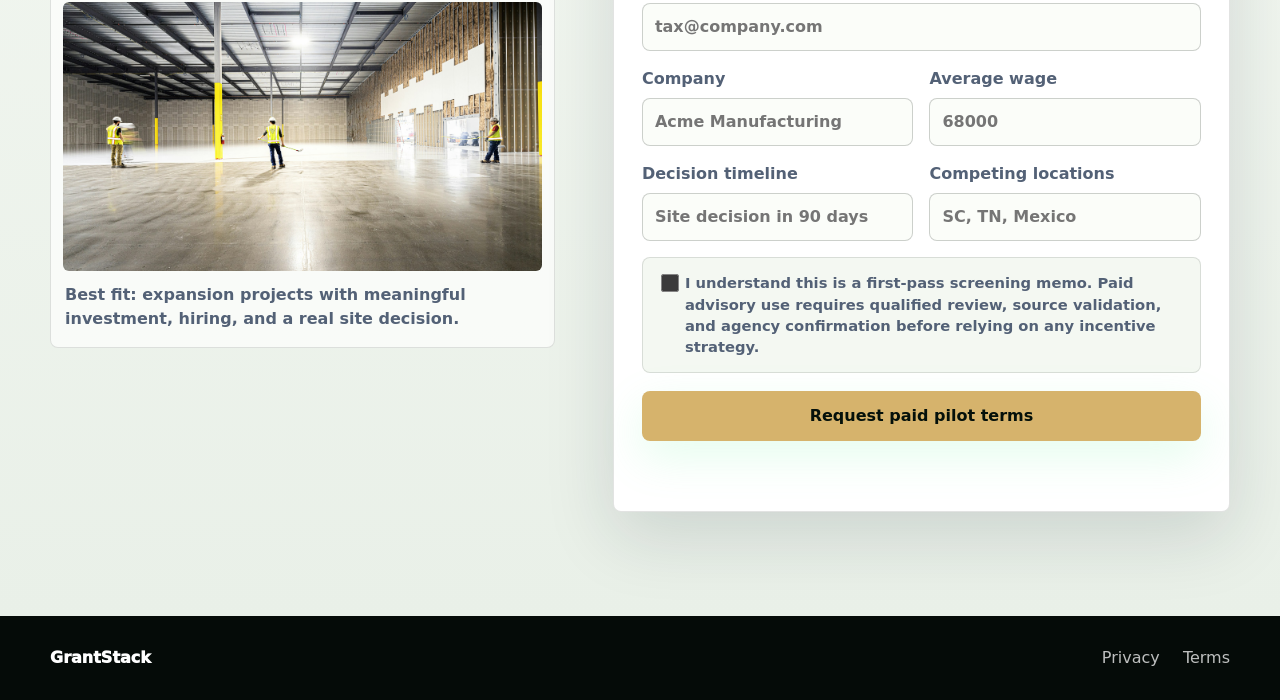
==== commit e8660ba5: "Strengthen GrantStack pilot positioning" ====
--- a/grantstack-landing/index.html
+++ b/grantstack-landing/index.html
@@ -5,121 +5,330 @@
     <meta name="viewport" content="width=device-width, initial-scale=1" />
     <meta
       name="description"
-      content="GrantStack helps manufacturers and expansion teams quickly screen whether a facility expansion is worth deeper incentives diligence before hiring consultants."
+      content="GrantStack prepares source-backed incentive diligence packets for CFOs, tax directors, and capital-project teams evaluating CHIPS, IRA, state, and local incentives."
     />
-    <title>GrantStack | Incentive Screening for Expansion Teams</title>
+    <title>GrantStack | Incentive Diligence for Capital Projects</title>
     <link rel="icon" href="favicon.svg" type="image/svg+xml" />
     <link rel="stylesheet" href="styles.css" />
   </head>
   <body>
     <header class="site-header" aria-label="Primary navigation">
       <a class="brand" href="#top" aria-label="GrantStack home">
-        <span class="brand-mark" aria-hidden="true">G</span>
         <span>GrantStack</span>
       </a>
       <nav class="nav-links" aria-label="Main menu">
         <a href="#problem">Problem</a>
-        <a href="#output">Report</a>
-        <a href="#cost">Cost</a>
+        <a href="#output">Sample</a>
+        <a href="#coverage">Sources</a>
+        <a href="#cost">ROI</a>
         <a href="#review">Review</a>
-        <a href="#intake">Run screen</a>
+        <a href="#faq">FAQ</a>
+        <a href="#intake">Pilot</a>
       </nav>
-      <a class="nav-action" href="#intake" data-analytics-event="cta_click" data-analytics-label="nav_run_screen">Run a screen</a>
+      <a class="nav-action" href="#intake" data-analytics-event="cta_click" data-analytics-label="nav_private_assessment">Request pilot terms</a>
     </header>
 
     <main id="top">
       <section class="hero" aria-labelledby="hero-title">
         <div class="section-inner hero-grid">
           <div class="hero-copy-block">
-            <p class="eyebrow">For manufacturers planning facility expansions</p>
-            <h1 id="hero-title">Know if incentives are worth pursuing before you hire a consultant.</h1>
+            <p class="eyebrow">For CFOs and tax directors evaluating $100M+ facilities</p>
+            <h1 id="hero-title">
+              <span>Stop Leaving</span>
+              <span>Expansion Money</span>
+              <span>Unclaimed.</span>
+            </h1>
             <p class="hero-copy">
-              GrantStack turns rough project facts into a cited first-pass incentive screen: likely programs,
-              eligibility gaps, risk flags, and the next questions your team should answer before spending advisory budget.
-            </p>
+              GrantStack turns rough project specs into a source-backed incentive diligence memo: likely incentive
+              paths, missing facts, ROI scenarios, and the review steps required before anyone relies on the numbers.
+            </p>
+            <ul class="hero-bullets" aria-label="GrantStack executive outcomes">
+              <li>See the incentive stack before site and budget decisions harden.</li>
+              <li>Pressure-test CHIPS, IRA, state, local, workforce, utility, and infrastructure fit.</li>
+              <li>Hand a cleaner evidence packet to certified tax, grants, or legal reviewers.</li>
+            </ul>
             <div class="hero-actions" aria-label="Primary actions">
-              <a class="button button-primary" href="#intake" data-analytics-event="cta_click" data-analytics-label="hero_analyze_project">Screen a project</a>
-              <a class="button button-secondary" href="report.html?sample=true" data-analytics-event="cta_click" data-analytics-label="hero_sample_report">View sample report</a>
+              <a class="button button-primary" href="#intake" data-analytics-event="cta_click" data-analytics-label="hero_private_assessment">Request paid pilot terms</a>
+              <a class="button button-secondary" href="report.html?sample=true" data-analytics-event="cta_click" data-analytics-label="hero_sample_report">View sample packet</a>
             </div>
             <p class="hero-note">
-              Use it before a site decision gets locked, before you brief finance, and before you ask a consulting firm
-              for a deeper engagement.
-            </p>
-          </div>
-
-          <aside class="hero-product" aria-label="GrantStack sample screen preview">
+              Built for one high-value capital project at a time. The pilot is diligence preparation, not final tax,
+              legal, grant, lobbying, or site-selection advice.
+            </p>
+          </div>
+
+          <aside class="hero-product" aria-label="GrantStack expert-certified workflow preview">
             <div class="product-topline">
-              <span>First-pass screen</span>
-              <strong>cited</strong>
+              <span>Pilot diligence packet</span>
+              <strong>Screening only</strong>
             </div>
             <div class="product-input">
-              <p>Expansion project</p>
+              <p>Capital project</p>
               <dl>
-                <div><dt>Location</dt><dd>Raleigh, NC</dd></div>
-                <div><dt>Investment</dt><dd>$12.5M</dd></div>
-                <div><dt>Jobs</dt><dd>82</dd></div>
-                <div><dt>Facility</dt><dd>Advanced manufacturing</dd></div>
+                <div><dt>Location</dt><dd>Columbus, OH</dd></div>
+                <div><dt>Capex</dt><dd>$420M</dd></div>
+                <div><dt>Facility</dt><dd>Semiconductor supplier</dd></div>
+                <div><dt>Audience</dt><dd>CFO + Tax</dd></div>
               </dl>
             </div>
             <div class="pipeline-row">
-              <span>Project facts</span>
-              <span>Rule checks</span>
-              <span>Advisor-ready questions</span>
+              <span>Source screen</span>
+              <span>ROI scenario</span>
+              <span>Expert review path</span>
             </div>
             <div class="product-output">
               <div>
-                <span>Eligibility</span>
-                <strong>82</strong>
+                <span>Potential stack</span>
+                <strong>CHIPS + IRA + state</strong>
               </div>
               <div>
-                <span>Recommended path</span>
-                <strong>Validate 3 programs</strong>
+                <span>Review status</span>
+                <strong>Advisor validation required</strong>
               </div>
             </div>
           </aside>
         </div>
 
         <div class="section-inner proof-rail" aria-label="Product proof points">
-          <span>Cited official sources</span>
-          <span>Eligibility gaps shown plainly</span>
-          <span>Built for early site decisions</span>
-          <span>Use before consultant spend</span>
-        </div>
-      </section>
-
-      <section id="problem" class="problem-section">
-        <div class="section-inner problem-layout">
-          <div class="section-copy">
-            <p class="section-label">The painful part</p>
-            <h2>You need a go/no-go signal before the project is fully baked.</h2>
-            <p>
-              Incentive diligence usually starts before the final site, wage plan, hiring schedule, and investment
-              details are locked. That makes it hard to know whether the opportunity deserves advisor time yet.
-            </p>
-          </div>
-          <div class="pain-table" aria-label="Expansion diligence pain points">
-            <article>
+          <span>CHIPS 48D construction deadline: Dec. 31, 2026</span>
+          <span>Sample packet available before email</span>
+          <span>$15k fixed-fee paid pilot</span>
+          <span>Expert review required before reliance</span>
+        </div>
+      </section>
+
+      <section id="problem" class="pas-section">
+        <div class="section-inner">
+          <div class="pas-heading">
+            <p class="section-label">The business problem</p>
+            <h2>Capital projects qualify for incentives teams discover too late.</h2>
+            <p>
+              Federal credits, state grants, local abatements, workforce funds, utility support, and infrastructure
+              programs are evaluated in separate silos. That fragmentation makes it easy to miss value or carry weak
+              assumptions into the board case.
+            </p>
+          </div>
+          <div class="pas-grid" aria-label="Problem agitation solution">
+            <article>
+              <span>Problem</span>
+              <h3>Incentive discovery is scattered across agencies and advisors.</h3>
+              <p>CFOs and tax teams rarely get one clean view of the stacked federal, state, and local opportunity before site decisions harden.</p>
+            </article>
+            <article>
+              <span>Cost</span>
+              <h3>One missed credit can change project economics.</h3>
+              <p>On large facilities, an overlooked tax credit, abatement, workforce program, or infrastructure path can mean millions left out of the model.</p>
+            </article>
+            <article>
+              <span>Fix</span>
+              <h3>Generate the packet, then route it for expert sign-off.</h3>
+              <p>GrantStack creates a source-backed assessment packet and separates AI generation from qualified human review before reliance.</p>
+            </article>
+          </div>
+        </div>
+      </section>
+
+      <section id="comparison" class="metric-section">
+        <div class="section-inner metric-layout">
+          <div class="section-copy">
+            <p class="section-label">Traditional advisory vs. GrantStack</p>
+            <h2>Replace weeks of incentive discovery with a certified review workflow.</h2>
+            <p>
+              Traditional consulting still matters for final advisory judgment. GrantStack changes the front end of the
+              process: source-backed generation first, then human expert certification before anything becomes submission-ready.
+            </p>
+          </div>
+          <div class="metric-grid" aria-label="GrantStack versus traditional consulting">
+            <article class="metric-card metric-card-muted">
+              <span>Traditional consulting</span>
+              <strong>$300k+ modeled engagement*</strong>
+              <p>Large-firm teams can require weeks of discovery before the CFO sees a complete incentive stack.</p>
+              <ul>
+                <li>Manual source review across jurisdictions</li>
+                <li>Partner-heavy meetings before the project clears fit</li>
+                <li>High advisory spend before an internal go/no-go</li>
+              </ul>
+            </article>
+            <article class="metric-card metric-card-featured">
+              <span>GrantStack</span>
+              <strong>30-minute draft + paid pilot packet</strong>
+              <p>Generate the first review packet quickly, then decide whether expert review is worth funding.</p>
+              <ul>
+                <li>Federal, state, local, workforce, utility, and infrastructure paths</li>
+                <li>Advisor-safe handoff packet with assumptions, citations, and review status</li>
+                <li>Clear separation between automated screening and qualified professional reliance</li>
+              </ul>
+            </article>
+          </div>
+        </div>
+      </section>
+
+      <section id="compliance" class="compliance-section">
+        <div class="section-inner compliance-layout">
+          <div class="section-copy">
+            <p class="section-label">Review workflow</p>
+            <h2>Automation handles discovery. Certified experts handle reliance.</h2>
+            <p>
+              AI prepares the exhaustive packet, then certified professionals review the claim path before the client
+              relies on it.
+            </p>
+          </div>
+          <div class="compliance-cards" aria-label="Review workflow features">
+            <article tabindex="0">
               <span>01</span>
-              <div>
-                <h3>Site decisions move faster than diligence</h3>
-                <p>Leadership wants a directional answer while teams are still comparing locations and scenarios.</p>
-              </div>
-            </article>
-            <article>
+              <h3>Find overlapping incentives</h3>
+              <p>Calculates how CHIPS, IRA, state credits, property tax abatements, workforce funding, and site-readiness programs can overlap or conflict.</p>
+            </article>
+            <article tabindex="0">
               <span>02</span>
-              <div>
-                <h3>Consultant calls are costly when the facts are rough</h3>
-                <p>You may spend paid advisor time just figuring out what questions should have been prepared first.</p>
-              </div>
-            </article>
-            <article>
+              <h3>Flag compliance risk early</h3>
+              <p>Flags ownership, supply-chain, jurisdiction, and controlled-entity questions for expert review before a semiconductor incentive claim advances.</p>
+            </article>
+            <article tabindex="0">
               <span>03</span>
-              <div>
-                <h3>Bad assumptions get into the business case</h3>
-                <p>Teams can overstate incentive value before eligibility, timing, and missing facts are checked.</p>
-              </div>
-            </article>
-          </div>
+              <h3>Route for expert sign-off</h3>
+              <p>Enterprise packets are routed to qualified CPA, tax, legal, or economic-development reviewers before they are marked audit-ready.</p>
+            </article>
+          </div>
+          <p class="compliance-note">
+            GrantStack does not guarantee audit outcomes. Client responsibility remains. The workflow creates a cleaner
+            review packet, preserves evidence, and separates AI generation from certified human sign-off.
+          </p>
+        </div>
+      </section>
+
+      <section id="benefits" class="benefits-section">
+        <div class="section-inner benefits-layout">
+          <div class="section-copy">
+            <p class="section-label">What changes for finance</p>
+            <h2>Give finance a clearer incentive case before decisions lock.</h2>
+            <p>
+              GrantStack is built for the moment before a high-stakes capital project becomes expensive to reverse:
+              enough structure for executive review, enough caution for expert validation.
+            </p>
+          </div>
+          <div class="benefit-list" aria-label="GrantStack benefits">
+            <article>
+              <span>01</span>
+              <h3>Find more incentive paths earlier</h3>
+              <p>Screen CHIPS, IRA, state, local, workforce, infrastructure, utility, and property-tax layers from the same project facts.</p>
+            </article>
+            <article>
+              <span>02</span>
+              <h3>Reduce wasted advisory spend</h3>
+              <p>Clarify fit, missing data, and jurisdiction questions before a large consulting sprint starts billing against a vague scope.</p>
+            </article>
+            <article>
+              <span>03</span>
+              <h3>Preserve review discipline</h3>
+              <p>Keep citations, assumptions, partner notes, requested changes, and sign-off status tied to the assessment workflow.</p>
+            </article>
+          </div>
+        </div>
+      </section>
+
+      <section class="trust-section">
+        <div class="section-inner trust-layout">
+          <div>
+            <p class="section-label">Trust signals</p>
+            <h2>Built for serious diligence, not AI-only filing.</h2>
+          </div>
+          <div class="trust-grid" aria-label="GrantStack trust signals">
+            <article>
+              <strong>Built for capital-intensive projects</strong>
+              <span>Semiconductor suppliers, data centers, advanced manufacturing, energy infrastructure, and corporate tax teams.</span>
+            </article>
+            <article>
+              <strong>Certified review workflow supported</strong>
+              <span>Projects can be routed to qualified CPA, tax, legal, grants, or economic-development reviewers before reliance.</span>
+            </article>
+            <article>
+              <strong>Evidence-first output</strong>
+              <span>Assessment packets keep citations, assumptions, eligibility gaps, and review status visible to finance stakeholders.</span>
+            </article>
+            <article>
+              <strong>Sample packet before submission</strong>
+              <span>Buyers can inspect the report structure, citations, risk flags, and advisory disclaimers before sharing project facts.</span>
+            </article>
+          </div>
+        </div>
+      </section>
+
+      <section id="coverage" class="coverage-section">
+        <div class="section-inner coverage-layout">
+          <div class="section-copy">
+            <p class="section-label">Specific source coverage</p>
+            <h2>The screen starts with sources your advisors can inspect.</h2>
+            <p>
+              GrantStack does not ask a chatbot for a broad list of grants. The pilot maps project facts against a
+              maintained source catalog, then exposes citations, open questions, and unsupported assumptions.
+            </p>
+          </div>
+          <div class="coverage-grid" aria-label="GrantStack source coverage">
+            <article>
+              <span>Federal credits</span>
+              <h3>CHIPS 48D, IRA-linked credits, forms, and pre-filing steps</h3>
+              <p>Screens timing, qualified property, facility activity, ownership, and registration questions for expert review.</p>
+            </article>
+            <article>
+              <span>State incentives</span>
+              <h3>Economic-development grants, tax credits, and site-readiness programs</h3>
+              <p>Checks job creation, payroll, fixed-asset investment, industry fit, and whether the project is still competitive.</p>
+            </article>
+            <article>
+              <span>Local economics</span>
+              <h3>Property tax abatements, enterprise zones, utilities, and workforce support</h3>
+              <p>Flags local approvals, school-board notice, infrastructure constraints, training support, and post-award monitoring.</p>
+            </article>
+            <article>
+              <span>Compliance gates</span>
+              <h3>Construction timing, controlled-entity risk, reporting, and clawbacks</h3>
+              <p>Separates likely paths from issues that need qualified tax, legal, grants, or agency validation before reliance.</p>
+            </article>
+          </div>
+          <p class="coverage-note">
+            Representative sources include IRS 48D guidance, eCFR construction-timing rules, state economic-development
+            portals, JobsOhio guidance, and local enterprise-zone materials. Program coverage varies by jurisdiction and
+            must be validated against current agency rules before use.
+          </p>
+        </div>
+      </section>
+
+      <section class="lifespan-section">
+        <div class="section-inner lifespan-layout">
+          <div class="section-copy">
+            <p class="section-label">Beyond the deadline</p>
+            <h2>CHIPS is the clock. Industrial policy is the long-term workflow.</h2>
+            <p>
+              The 2026 deadline creates urgency, but incentive work does not end there. Expansion teams still have to
+              compare state and local abatements, global semiconductor and clean-industry programs, and post-award
+              compliance obligations that can last for years.
+            </p>
+          </div>
+          <div class="lifespan-grid" aria-label="Long-term incentive workflow">
+            <article>
+              <span>Global programs</span>
+              <h3>EU Chips Act, clean-industry, and regional incentives</h3>
+              <p>Industrial-policy programs are expanding across the U.S., Europe, and state-level jurisdictions.</p>
+            </article>
+            <article>
+              <span>Local economics</span>
+              <h3>Property tax, workforce, utility, and infrastructure layers</h3>
+              <p>Local abatements and negotiated support can change the economics of otherwise similar sites.</p>
+            </article>
+            <article>
+              <span>Post-award risk</span>
+              <h3>Compliance tracking and clawback prevention</h3>
+              <p>Job creation, investment, wage, reporting, and timing commitments need monitoring after awards close.</p>
+            </article>
+          </div>
+          <p class="lifespan-source-note">
+            Public incentive agreements commonly include performance monitoring and clawback rights when job or
+            investment commitments are not met. Sources:
+            <a href="https://digital-strategy.ec.europa.eu/en/policies/european-chips-act" rel="noopener">European Chips Act</a>,
+            <a href="https://single-market-economy.ec.europa.eu/industry/sustainability/net-zero-industry-act_en" rel="noopener">EU Net-Zero Industry Act</a>,
+            <a href="https://journals.sagepub.com/doi/10.1177/2053168017713646" rel="noopener">incentive clawback research</a>.
+          </p>
         </div>
       </section>
 
@@ -127,46 +336,58 @@
         <div class="section-inner output-layout">
           <div class="report-preview" aria-label="Sample GrantStack report">
             <div class="preview-header">
-              <span>Private project screen</span>
-              <strong>NOT ADVISOR-REVIEWED</strong>
+              <span>Sample diligence packet</span>
+              <strong>SCREENING ONLY</strong>
             </div>
             <div class="score-row">
               <div>
-                <span>Eligibility score</span>
-                <strong>82</strong>
+                <span>Fit score</span>
+                <strong>84</strong>
               </div>
-              <p>Advanced manufacturing expansion · Raleigh, NC · $12.5M investment · 82 net-new jobs</p>
+              <p>Semiconductor supplier expansion · Columbus, OH · $420M capex · 180 net-new jobs</p>
+            </div>
+            <div class="preview-meta-grid">
+              <span><strong>17</strong> source citations</span>
+              <span><strong>6</strong> material unknowns</span>
+              <span><strong>4</strong> reviewer questions</span>
             </div>
             <div class="recommendation-list">
               <article>
-                <span>High fit</span>
-                <h3>Workforce training support</h3>
-                <p>Job creation and facility type align with common state workforce program categories.</p>
+                <span>Validate</span>
+                <h3>CHIPS 48D timing and qualified-property review</h3>
+                <p>Construction start before 2027, facility activity, qualified investment, and controlled-entity questions need tax validation.</p>
               </article>
               <article>
-                <span>Medium fit</span>
-                <h3>Economic development incentive</h3>
-                <p>Capex and employment profile justify agency outreach after wage and county-tier validation.</p>
+                <span>High fit</span>
+                <h3>Ohio economic-development grant screen</h3>
+                <p>Fixed-asset investment, job creation, infrastructure needs, and wage facts justify agency diligence if the site remains competitive.</p>
               </article>
               <article>
-                <span>Validate</span>
-                <h3>Infrastructure or site-readiness support</h3>
-                <p>Utility, road, or site constraints can affect whether public partners have a role.</p>
+                <span>Local review</span>
+                <h3>Property tax, enterprise-zone, utility, and workforce layers</h3>
+                <p>Local approvals, notice requirements, training partners, and infrastructure constraints determine what can actually be negotiated.</p>
               </article>
-            </div>
-          </div>
-          <div class="section-copy">
-            <p class="section-label">What your team gets</p>
+              <article>
+                <span>Missing facts</span>
+                <h3>Facts required before board or filing reliance</h3>
+                <p>Site control, qualified-basis split, supplier ownership, construction timeline, and agency-discretion assumptions remain unresolved.</p>
+              </article>
+            </div>
+          </div>
+          <div class="section-copy">
+            <p class="section-label">Believable sample report</p>
             <h2>A source-backed memo, not a vague program list.</h2>
             <p>
-              The report is designed for the first internal conversation: what looks promising, what could break
-              eligibility, what facts are missing, and what needs expert validation before anyone relies on the numbers.
+              The report is designed for the first executive conversation: what looks promising, what could break
+              eligibility, what facts are missing, which sources were checked, and what needs expert validation before
+              anyone relies on the numbers.
             </p>
             <ul class="check-list">
               <li>Cited program recommendations with source URLs.</li>
               <li>Strengths tied to jobs, investment, facility type, and location.</li>
               <li>Risk flags before teams overstate incentive value.</li>
               <li>Next diligence questions for finance, site selection, or outside advisors.</li>
+              <li>A clear "not advisor-reviewed" state until a qualified professional validates it.</li>
             </ul>
             <div class="sample-actions">
               <a class="button button-secondary" href="report.html?sample=true" data-analytics-event="cta_click" data-analytics-label="output_open_sample_report">Open sample report</a>
@@ -180,7 +401,7 @@
         <div class="section-inner">
           <div class="cost-heading">
             <p class="section-label">Cost comparison</p>
-            <h2>Use GrantStack before you spend consulting budget.</h2>
+            <h2>The first screen should not require a six-figure advisory commitment.</h2>
             <p>
               Consulting firms are valuable when a project is ready for formal review, negotiation, applications, and
               compliance. GrantStack is for the earlier question: is this expansion worth taking to that level yet?
@@ -200,7 +421,7 @@
               <span>GrantStack-first</span>
               <h3>Best before authorizing deeper diligence</h3>
               <ul>
-                <li>Run a structured screen from location, jobs, investment, facility type, wages, and timeline.</li>
+                <li>Run a 30-minute first screen from location, jobs, investment, facility type, wages, and timeline.</li>
                 <li>See likely programs, weak spots, missing facts, and advisor-ready questions.</li>
                 <li>Reserve consulting spend for projects with enough fit to justify expert review.</li>
               </ul>
@@ -210,6 +431,56 @@
             GrantStack is not a substitute for legal, tax, grants, or economic-development advice. It is a lower-friction
             first screen that helps teams decide when outside specialists are worth bringing in.
           </p>
+          <div class="roi-example" aria-label="Modeled ROI example">
+            <div>
+              <p class="section-label">Modeled ROI example</p>
+              <h3>$420M facility, one incentive miss.</h3>
+              <p>
+                If diligence identifies or de-risks incremental incentive value equal to just 0.5% of project capex,
+                the opportunity is $2.1M before advisory, legal, tax, negotiation, and compliance costs. A $15k pilot
+                breaks even if it changes the outcome by less than 0.004% of capex.
+              </p>
+            </div>
+            <dl>
+              <div>
+                <dt>Project capex</dt>
+                <dd>$420M</dd>
+              </div>
+              <div>
+                <dt>0.5% incremental value scenario</dt>
+                <dd>$2.1M</dd>
+              </div>
+              <div>
+                <dt>Paid pilot</dt>
+                <dd>$15k</dd>
+              </div>
+              <div>
+                <dt>Break-even threshold</dt>
+                <dd>&lt;0.004% of capex</dd>
+              </div>
+            </dl>
+            <p>
+              Illustrative math only. GrantStack does not guarantee incentive amounts, approvals, or savings.
+              Actual value depends on project facts, agency discretion, tax position, timing, negotiations, and compliance.
+            </p>
+          </div>
+          <div class="cost-benchmarks" aria-label="Typical consulting cost benchmarks">
+            <article>
+              <span>Specialized grant consultants</span>
+              <strong>$150-$300/hr</strong>
+              <p>Major applications are often quoted around $10k-$25k+ when scope moves beyond basic research.</p>
+            </article>
+            <article>
+              <span>Large advisory firms</span>
+              <strong>$300-$600/hr</strong>
+              <p>Senior public-sector grant advisory roles commonly price above ordinary grant-writing rates.</p>
+            </article>
+            <article>
+              <span>McKinsey/Deloitte-style engagement</span>
+              <strong>$200k-$500k+*</strong>
+              <p>Modeled multi-week advisory-team cost using public grant-consulting rate cards.</p>
+            </article>
+          </div>
           <div class="cost-rows" aria-label="Consulting firm cost comparison">
             <div>
               <span>When you use it</span>
@@ -227,6 +498,47 @@
               <strong>Screening weak projects before they consume advisor budget</strong>
             </div>
           </div>
+          <div id="pilot" class="pricing-model" aria-label="Paid pilot offer">
+            <div>
+              <p class="section-label">Concrete paid pilot offer</p>
+              <h3>$15,000 fixed-fee private incentive screen.</h3>
+              <p>
+                One facility, one primary jurisdiction, up to two competing jurisdictions, delivered as a source-backed
+                memo and readout. Payment is not collected on this page; fit, scope, confidentiality, and review path are
+                confirmed before the pilot starts.
+              </p>
+            </div>
+            <ul>
+              <li>
+                <strong>Included</strong>
+                Intake review, cited incentive screen, missing-fact checklist, ROI scenario, source index, and 60-minute
+                executive readout.
+              </li>
+              <li>
+                <strong>Optional next step</strong>
+                Qualified CPA, tax, legal, grants, or economic-development review can be scoped separately when the
+                project clears fit.
+              </li>
+              <li>
+                <strong>Not included</strong>
+                No tax opinion, legal opinion, lobbying, application submission, agency negotiation, or award guarantee.
+              </li>
+            </ul>
+          </div>
+          <p class="cost-footnote">
+            *Directional benchmark, not a quote. Public State of Michigan grant-consulting procurement listed Deloitte
+            roles from $125/hr to $400/hr. A separate public Michigan McKinsey operational-consulting contract lists
+            role rates from $143/hr to $1,250/hr and project prices of $249,000 and $925,812. Grant-writing fee guides
+            commonly cite $150-$300/hr or $10k-$25k+ for major applications. The $200k-$500k+ engagement estimate is
+            modeled from public hourly role rates and a multi-week diligence scope, not a published quote. Actual fees
+            vary by scope, timeline, travel, negotiation support, compliance work, and whether pricing is fixed-fee,
+            hourly, milestone-based, or success-aligned. Percentage-based grant compensation can create ethics or
+            compliance problems and needs program-specific review. Sources:
+            <a href="https://www.michigan.gov/dtmb/-/media/Project/Websites/dtmb/Procurement/Bid-Proposal-Documents/30000001420-Statewide-Grant-Consulting-Services/Award-Letter-and-Synopsis---RFP-230000001420.pdf" rel="noopener">Michigan procurement</a>,
+            <a href="https://www.michigan.gov/dtmb/-/media/Project/Websites/dtmb/Procurement/Contracts/MiDEAL/002/250000000446.pdf?hash=EABC0C3C56D3E8EE36724DD239E0135E&rev=903a0829a63e4a8fa49572d07b9732dd" rel="noopener">Michigan McKinsey contract</a>,
+            <a href="https://grantsights.com/blog/how-to-hire-a-grant-writer" rel="noopener">GrantSights fee guide</a>,
+            <a href="https://grantprofessionals.org/resource/resmgr/about/ethics/GPA_CodeOfEthics.pdf" rel="noopener">GPA ethics code</a>.
+          </p>
         </div>
       </section>
 
@@ -234,7 +546,7 @@
         <div class="section-inner differentiator-layout">
           <div class="section-copy">
             <p class="section-label">Where it fits</p>
-            <h2>GrantStack does the first screen. People still make the final call.</h2>
+            <h2>Use GrantStack before the expensive advisory sprint.</h2>
           </div>
           <div class="comparison-grid">
             <article>
@@ -261,26 +573,34 @@
         <div class="section-inner review-layout">
           <div class="section-copy">
             <p class="section-label">Advisory guardrails</p>
-            <h2>Use the screen as a memo, not final advice.</h2>
+            <h2>Use the screen as diligence preparation, not final advice.</h2>
             <p>
               GrantStack helps your team prepare. It should make advisor conversations sharper, not replace qualified
               review when money, applications, compliance obligations, or public commitments are involved.
             </p>
+            <div class="review-gate">
+              <strong>Reliance rule</strong>
+              <p>
+                Do not use an automated packet for tax filings, grant applications, public claims, board forecasts, or
+                agency negotiations until project facts, official source material, and current agency guidance have been
+                reviewed by qualified professionals.
+              </p>
+            </div>
           </div>
           <div class="review-steps" aria-label="Paid advisory review workflow">
             <article>
               <span>01</span>
-              <h3>Automated screen</h3>
+              <h3>Screening memo</h3>
               <p>Capture project inputs and generate a source-backed memo with fit signals, risk flags, and assumptions.</p>
             </article>
             <article>
               <span>02</span>
-              <h3>Fact validation</h3>
-              <p>Confirm county, wages, business activity, timing, site control, job definitions, and competing-location facts.</p>
+              <h3>Internal go/no-go</h3>
+              <p>Use the memo to decide whether the opportunity is large and credible enough for expert review.</p>
             </article>
             <article>
               <span>03</span>
-              <h3>Advisor review</h3>
+              <h3>Qualified review</h3>
               <p>A qualified economic-development, legal, tax, or grants advisor reviews program fit and application risk.</p>
             </article>
             <article>
@@ -292,17 +612,57 @@
         </div>
       </section>
 
+      <section id="faq" class="faq-section">
+        <div class="section-inner faq-layout">
+          <div class="section-copy">
+            <p class="section-label">FAQ</p>
+            <h2>Questions a CFO or tax director will ask first.</h2>
+          </div>
+          <div class="faq-list">
+            <details open>
+              <summary>Is GrantStack a replacement for Deloitte, McKinsey, or tax counsel?</summary>
+              <p>No. GrantStack prepares the incentive diligence packet and review workflow so expensive advisory time starts from a stronger fact base. Final tax, legal, grant, or agency advice still requires qualified professionals.</p>
+            </details>
+            <details>
+              <summary>What does the paid pilot include?</summary>
+              <p>A fixed-fee source-backed screen for one project: cited program paths, missing facts, ROI scenario, risk flags, source index, and a 60-minute executive readout. Expert review, applications, and negotiation are separate scopes.</p>
+            </details>
+            <details>
+              <summary>Can we rely on the pilot memo for filings or board forecasts?</summary>
+              <p>No. The pilot memo is diligence preparation. It should be reviewed by qualified tax, legal, grants, or economic-development professionals before use in filings, forecasts, public claims, or agency negotiations.</p>
+            </details>
+            <details>
+              <summary>Can GrantStack guarantee incentive awards?</summary>
+              <p>No. Incentives depend on project facts, timing, agency discretion, negotiation, and compliance. GrantStack improves discovery, documentation, and review discipline.</p>
+            </details>
+            <details>
+              <summary>What projects are the best fit?</summary>
+              <p>Capital-intensive expansions with meaningful investment, hiring, site selection, or facility buildout decisions, especially semiconductor, data center, advanced manufacturing, and energy projects.</p>
+            </details>
+            <details>
+              <summary>Does this cover CHIPS and IRA?</summary>
+              <p>The workflow is designed to screen CHIPS, IRA, state, local, workforce, infrastructure, and utility incentive paths. Specific eligibility must be validated by qualified experts.</p>
+            </details>
+            <details>
+              <summary>Why not just ask ChatGPT or Claude?</summary>
+              <p>Chat tools can brainstorm. GrantStack structures intake, citations, repeatable rule checks, partner routing, expert review status, and audit history.</p>
+            </details>
+          </div>
+        </div>
+      </section>
+
       <section id="intake" class="intake-section">
         <div class="section-inner intake-layout">
           <div class="section-copy">
-            <p class="section-label">Run your first screen</p>
-            <h2>Enter the project facts your team already has.</h2>
-            <p>
-              Use a real or representative expansion scenario. You will get a private report link with cited matches,
-              risk flags, missing facts, and next questions for your internal team or outside advisors.
+            <p class="section-label">Paid pilot request</p>
+            <h2>Request paid pilot terms.</h2>
+            <p>
+              Share the minimum facts needed to route a confidential assessment: project capex, geography, facility
+              type, and corporate contact. We will confirm fit, source coverage, confidentiality needs, and review path
+              before asking for payment.
             </p>
             <p class="sample-path">
-              Want to inspect the output first?
+              Want to inspect the output before sharing project facts?
               <a href="report.html?sample=true" data-analytics-event="cta_click" data-analytics-label="intake_sample_report">Open the sample report</a>.
             </p>
             <div class="photo-card">
@@ -314,8 +674,8 @@
           <form class="intake-form" id="project-form">
             <div class="form-heading">
               <div>
-                <span>First-pass screen</span>
-                <strong>Private report link returned after submission</strong>
+                <span>$15k fixed-fee pilot</span>
+                <strong>For CFO, tax, and capital-project teams evaluating one serious facility</strong>
               </div>
               <button
                 class="button button-secondary form-sample-button"
@@ -329,24 +689,24 @@
             </div>
             <div class="field-grid">
               <label>
-                <span>Location</span>
-                <input name="location" autocomplete="address-level2" required placeholder="Raleigh, NC" />
+                <span>Geographic location</span>
+                <input name="location" autocomplete="address-level2" required placeholder="Columbus, OH" />
               </label>
               <label>
                 <span>Facility type</span>
-                <input name="facility_type" required placeholder="Advanced manufacturing" />
+                <input name="facility_type" required placeholder="Semiconductor fab or data center" />
               </label>
               <label>
-                <span>Capital investment</span>
-                <input name="capex" type="number" min="1" step="1" required placeholder="12500000" />
+                <span>Project capex</span>
+                <input name="capex" type="number" min="1" step="1" required placeholder="420000000" />
               </label>
               <label>
-                <span>New jobs</span>
-                <input name="jobs" type="number" min="0" step="1" required placeholder="82" />
+                <span>Planned new jobs</span>
+                <input name="jobs" type="number" min="0" step="1" required placeholder="180" />
               </label>
               <label class="full-field">
-                <span>Business email</span>
-                <input name="contact_email" type="email" autocomplete="email" required placeholder="you@company.com" />
+                <span>Corporate email</span>
+                <input name="contact_email" type="email" autocomplete="email" required placeholder="tax@company.com" />
               </label>
               <label>
                 <span>Company</span>
@@ -372,7 +732,7 @@
                 </span>
               </label>
             </div>
-            <button class="button button-primary submit-button" type="submit">Get first-pass screen</button>
+            <button class="button button-primary submit-button" type="submit">Request paid pilot terms</button>
             <p class="form-status" id="form-status" role="status" aria-live="polite"></p>
           </form>
         </div>
--- a/grantstack-landing/styles.css
+++ b/grantstack-landing/styles.css
@@ -1,26 +1,26 @@
 :root {
   color-scheme: dark;
-  --bg: #050b08;
-  --bg-2: #08120d;
-  --bg-3: #0d1913;
-  --panel: #0f1d16;
-  --panel-2: #14241c;
-  --ink: #f5fff8;
-  --ink-soft: #b8c8bf;
-  --ink-muted: #7f9489;
-  --line: rgba(219, 242, 228, 0.14);
-  --line-strong: rgba(219, 242, 228, 0.24);
-  --green: #6df2a2;
-  --green-2: #27c775;
-  --cyan: #78d8f0;
-  --amber: #f2c96b;
-  --paper: #f4f8f2;
-  --paper-2: #e9f0e8;
-  --paper-ink: #101d17;
-  --paper-soft: #46574e;
+  --bg: #07111f;
+  --bg-2: #0b1626;
+  --bg-3: #101c2e;
+  --panel: #111e31;
+  --panel-2: #17243a;
+  --ink: #f8fbff;
+  --ink-soft: #c5cfdd;
+  --ink-muted: #8390a4;
+  --line: rgba(213, 222, 236, 0.16);
+  --line-strong: rgba(213, 222, 236, 0.28);
+  --green: #d6b36c;
+  --green-2: #5fb7c7;
+  --cyan: #8bd3dd;
+  --amber: #f0c16a;
+  --paper: #f6f8fb;
+  --paper-2: #e8edf4;
+  --paper-ink: #142033;
+  --paper-soft: #536176;
   --white: #ffffff;
-  --shadow: 0 28px 80px rgba(0, 0, 0, 0.38);
-  --paper-shadow: 0 24px 70px rgba(14, 28, 21, 0.16);
+  --shadow: 0 28px 80px rgba(0, 0, 0, 0.42);
+  --paper-shadow: 0 24px 70px rgba(21, 32, 50, 0.14);
 }
 
 * {
@@ -66,7 +66,7 @@
   min-height: 72px;
   padding: 14px 32px;
   border-bottom: 1px solid var(--line);
-  background: rgba(5, 11, 8, 0.82);
+  background: rgba(7, 17, 31, 0.86);
   backdrop-filter: blur(18px);
 }
 
@@ -74,19 +74,7 @@
   width: max-content;
   display: inline-flex;
   align-items: center;
-  gap: 10px;
   font-weight: 900;
-}
-
-.brand-mark {
-  display: grid;
-  width: 34px;
-  height: 34px;
-  place-items: center;
-  border-radius: 8px;
-  color: #04100a;
-  background: var(--green);
-  box-shadow: 0 0 0 1px rgba(109, 242, 162, 0.22);
 }
 
 .nav-links {
@@ -107,7 +95,7 @@
   min-height: 40px;
   display: inline-flex;
   align-items: center;
-  border: 1px solid rgba(109, 242, 162, 0.34);
+  border: 1px solid rgba(214, 179, 108, 0.42);
   border-radius: 8px;
   padding: 9px 14px;
   color: var(--green);
@@ -122,9 +110,9 @@
   overflow: hidden;
   padding: 154px 0 0;
   background:
-    linear-gradient(rgba(255, 255, 255, 0.032) 1px, transparent 1px),
-    linear-gradient(90deg, rgba(255, 255, 255, 0.032) 1px, transparent 1px),
-    linear-gradient(180deg, #07120d 0%, #050b08 76%);
+    linear-gradient(rgba(255, 255, 255, 0.035) 1px, transparent 1px),
+    linear-gradient(90deg, rgba(255, 255, 255, 0.035) 1px, transparent 1px),
+    linear-gradient(180deg, #0d1a2d 0%, #07111f 76%);
   background-size:
     42px 42px,
     42px 42px,
@@ -138,7 +126,7 @@
   left: 0;
   height: 220px;
   content: "";
-  background: linear-gradient(180deg, rgba(5, 11, 8, 0), #050b08 68%);
+  background: linear-gradient(180deg, rgba(7, 17, 31, 0), #07111f 68%);
   pointer-events: none;
 }
 
@@ -316,11 +304,42 @@
   letter-spacing: 0;
 }
 
+.hero h1 span {
+  display: block;
+}
+
 .hero-copy {
   width: min(700px, 100%);
   margin: 24px 0 0;
   color: var(--ink-soft);
   font-size: 1.18rem;
+}
+
+.hero-bullets {
+  display: grid;
+  gap: 10px;
+  width: min(690px, 100%);
+  margin: 26px 0 0;
+  padding: 0;
+  list-style: none;
+}
+
+.hero-bullets li {
+  position: relative;
+  padding-left: 25px;
+  color: var(--ink);
+  font-weight: 800;
+}
+
+.hero-bullets li::before {
+  position: absolute;
+  top: 0.66em;
+  left: 0;
+  width: 9px;
+  height: 9px;
+  border-radius: 50%;
+  background: var(--green);
+  content: "";
 }
 
 .hero-actions {
@@ -459,7 +478,8 @@
 
 .product-output strong {
   color: var(--green);
-  font-size: 1.32rem;
+  font-size: 1.16rem;
+  line-height: 1.12;
 }
 
 .button {
@@ -550,13 +570,30 @@
 }
 
 .problem-section,
+.pas-section,
+.metric-section,
+.compliance-section,
+.benefits-section,
+.trust-section,
+.coverage-section,
+.faq-section,
 .workflow-section,
-.cost-section {
+.cost-section,
+.urgency-section,
+.lifespan-section {
   padding: 100px 0;
   background: var(--bg);
 }
 
 .problem-layout,
+.metric-layout,
+.compliance-layout,
+.benefits-layout,
+.trust-layout,
+.coverage-layout,
+.faq-layout,
+.urgency-layout,
+.lifespan-layout,
 .output-layout,
 .differentiator-layout,
 .intake-layout {
@@ -607,6 +644,401 @@
 .comparison-grid p {
   margin: 0;
   color: var(--ink-soft);
+}
+
+.pas-section {
+  background: var(--bg);
+}
+
+.pas-heading {
+  width: min(820px, 100%);
+}
+
+.pas-heading p:last-child {
+  margin: 18px 0 0;
+  color: var(--ink-soft);
+  font-size: 1.05rem;
+}
+
+.pas-grid {
+  display: grid;
+  grid-template-columns: repeat(3, minmax(0, 1fr));
+  gap: 14px;
+  margin-top: 38px;
+}
+
+.pas-grid article,
+.benefit-list article,
+.trust-grid article {
+  display: grid;
+  align-content: start;
+  gap: 12px;
+  border: 1px solid var(--line);
+  border-radius: 8px;
+  padding: 24px;
+  background: rgba(255, 255, 255, 0.045);
+}
+
+.pas-grid span,
+.benefit-list span {
+  color: var(--green);
+  font-size: 0.82rem;
+  font-weight: 950;
+  text-transform: uppercase;
+}
+
+.pas-grid h3,
+.pas-grid p,
+.benefit-list h3,
+.benefit-list p {
+  margin: 0;
+}
+
+.pas-grid p,
+.benefit-list p {
+  color: var(--ink-soft);
+}
+
+.metric-section {
+  background: var(--bg);
+}
+
+.metric-layout {
+  align-items: stretch;
+}
+
+.metric-grid {
+  display: grid;
+  grid-template-columns: repeat(2, minmax(0, 1fr));
+  gap: 14px;
+}
+
+.metric-card {
+  display: grid;
+  align-content: start;
+  gap: 18px;
+  min-height: 382px;
+  border: 1px solid var(--line);
+  border-radius: 8px;
+  padding: 26px;
+  background: rgba(255, 255, 255, 0.045);
+}
+
+.metric-card-featured {
+  border-color: rgba(214, 179, 108, 0.44);
+  background: rgba(214, 179, 108, 0.09);
+}
+
+.metric-card span {
+  color: var(--cyan);
+  font-size: 0.8rem;
+  font-weight: 950;
+  text-transform: uppercase;
+}
+
+.metric-card strong {
+  color: var(--ink);
+  font-size: 1.56rem;
+  line-height: 1.06;
+}
+
+.metric-card p {
+  margin: 0;
+  color: var(--ink-soft);
+}
+
+.metric-card ul {
+  display: grid;
+  gap: 10px;
+  margin: 0;
+  padding: 0;
+  list-style: none;
+}
+
+.metric-card li {
+  position: relative;
+  padding-left: 22px;
+  color: var(--ink-soft);
+  font-size: 0.95rem;
+}
+
+.metric-card li::before {
+  position: absolute;
+  top: 0.68em;
+  left: 0;
+  width: 8px;
+  height: 8px;
+  border-radius: 50%;
+  background: var(--green);
+  content: "";
+}
+
+.compliance-section {
+  background: var(--bg-2);
+}
+
+.compliance-layout {
+  grid-template-columns: minmax(0, 0.72fr) minmax(0, 1.28fr);
+}
+
+.compliance-cards {
+  display: grid;
+  grid-template-columns: repeat(3, minmax(0, 1fr));
+  gap: 14px;
+}
+
+.compliance-cards article {
+  min-height: 318px;
+  display: grid;
+  align-content: start;
+  gap: 14px;
+  border: 1px solid var(--line);
+  border-radius: 8px;
+  padding: 24px;
+  background: rgba(255, 255, 255, 0.045);
+  transition:
+    border-color 150ms ease,
+    background 150ms ease,
+    transform 150ms ease;
+}
+
+.compliance-cards article:hover,
+.compliance-cards article:focus {
+  border-color: rgba(214, 179, 108, 0.52);
+  background: rgba(214, 179, 108, 0.08);
+  outline: none;
+  transform: translateY(-2px);
+}
+
+.compliance-cards span {
+  color: var(--green);
+  font-weight: 950;
+}
+
+.compliance-cards h3,
+.compliance-cards p {
+  margin: 0;
+}
+
+.compliance-cards h3 {
+  font-size: 1.22rem;
+  line-height: 1.12;
+}
+
+.compliance-cards p,
+.compliance-note {
+  color: var(--ink-soft);
+}
+
+.compliance-note {
+  grid-column: 1 / -1;
+  margin: -22px 0 0;
+  font-size: 0.9rem;
+  font-weight: 750;
+}
+
+.benefits-section {
+  background: var(--bg);
+}
+
+.benefits-layout {
+  align-items: stretch;
+}
+
+.benefit-list {
+  display: grid;
+  gap: 14px;
+}
+
+.benefit-list article {
+  min-height: 150px;
+}
+
+.trust-section {
+  background: var(--bg-2);
+}
+
+.trust-layout {
+  grid-template-columns: minmax(0, 0.68fr) minmax(0, 1.32fr);
+}
+
+.trust-grid {
+  display: grid;
+  grid-template-columns: repeat(4, minmax(0, 1fr));
+  gap: 14px;
+}
+
+.trust-grid strong,
+.trust-grid span {
+  display: block;
+}
+
+.trust-grid strong {
+  color: var(--ink);
+  font-size: 1.05rem;
+}
+
+.trust-grid span {
+  color: var(--ink-soft);
+}
+
+.coverage-section {
+  background: var(--bg);
+}
+
+.coverage-layout {
+  grid-template-columns: minmax(0, 0.72fr) minmax(0, 1.28fr);
+}
+
+.coverage-grid {
+  display: grid;
+  grid-template-columns: repeat(2, minmax(0, 1fr));
+  gap: 14px;
+}
+
+.coverage-grid article {
+  display: grid;
+  align-content: start;
+  gap: 12px;
+  min-height: 214px;
+  border: 1px solid var(--line);
+  border-radius: 8px;
+  padding: 24px;
+  background: rgba(255, 255, 255, 0.045);
+}
+
+.coverage-grid span {
+  color: var(--cyan);
+  font-size: 0.8rem;
+  font-weight: 950;
+  text-transform: uppercase;
+}
+
+.coverage-grid h3,
+.coverage-grid p {
+  margin: 0;
+}
+
+.coverage-grid p,
+.coverage-note {
+  color: var(--ink-soft);
+}
+
+.coverage-note {
+  grid-column: 1 / -1;
+  margin: -20px 0 0;
+  font-size: 0.9rem;
+  font-weight: 750;
+}
+
+.faq-section {
+  color: var(--paper-ink);
+  background: var(--paper);
+}
+
+.faq-layout {
+  align-items: start;
+}
+
+.faq-section .section-label {
+  color: #36577a;
+}
+
+.faq-section .section-copy > p:last-child {
+  color: var(--paper-soft);
+}
+
+.faq-list {
+  display: grid;
+  gap: 12px;
+}
+
+.faq-list details {
+  border: 1px solid rgba(20, 32, 51, 0.14);
+  border-radius: 8px;
+  padding: 18px 20px;
+  background: rgba(255, 255, 255, 0.68);
+}
+
+.faq-list summary {
+  cursor: pointer;
+  color: var(--paper-ink);
+  font-weight: 950;
+}
+
+.faq-list p {
+  margin: 12px 0 0;
+  color: var(--paper-soft);
+}
+
+.urgency-section {
+  background: var(--bg-2);
+}
+
+.urgency-cards,
+.lifespan-grid {
+  display: grid;
+  gap: 14px;
+}
+
+.urgency-cards article,
+.lifespan-grid article {
+  display: grid;
+  gap: 8px;
+  border: 1px solid var(--line);
+  border-radius: 8px;
+  padding: 22px;
+  background: rgba(255, 255, 255, 0.045);
+}
+
+.urgency-cards span,
+.lifespan-grid span {
+  width: max-content;
+  border-radius: 999px;
+  padding: 5px 10px;
+  color: #04100a;
+  background: var(--green);
+  font-size: 0.8rem;
+  font-weight: 950;
+}
+
+.urgency-cards h3,
+.urgency-cards p,
+.lifespan-grid h3,
+.lifespan-grid p {
+  margin: 0;
+}
+
+.urgency-cards p,
+.urgency-source-note,
+.lifespan-grid p,
+.lifespan-source-note {
+  color: var(--ink-soft);
+}
+
+.lifespan-section {
+  background: var(--bg);
+}
+
+.lifespan-grid span {
+  color: #04100a;
+  background: var(--cyan);
+}
+
+.urgency-source-note,
+.lifespan-source-note {
+  grid-column: 1 / -1;
+  margin: -20px 0 0;
+  font-size: 0.84rem;
+  line-height: 1.55;
+}
+
+.urgency-source-note a,
+.lifespan-source-note a {
+  color: var(--ink);
+  font-weight: 850;
+  text-decoration: underline;
+  text-underline-offset: 3px;
 }
 
 .output-section,
@@ -696,6 +1128,35 @@
   font-weight: 900;
 }
 
+.preview-meta-grid {
+  display: grid;
+  grid-template-columns: repeat(3, minmax(0, 1fr));
+  border-bottom: 1px solid rgba(16, 29, 23, 0.12);
+  background: #f7fbf4;
+}
+
+.preview-meta-grid span {
+  min-height: 66px;
+  display: grid;
+  place-items: center;
+  gap: 2px;
+  border-right: 1px solid rgba(16, 29, 23, 0.12);
+  color: var(--paper-soft);
+  font-size: 0.84rem;
+  font-weight: 850;
+  text-align: center;
+}
+
+.preview-meta-grid span:last-child {
+  border-right: 0;
+}
+
+.preview-meta-grid strong {
+  color: #0b5d39;
+  font-size: 1.48rem;
+  line-height: 1;
+}
+
 .recommendation-list {
   display: grid;
   gap: 12px;
@@ -865,6 +1326,108 @@
   font-weight: 750;
 }
 
+.roi-example {
+  display: grid;
+  grid-template-columns: minmax(0, 0.95fr) minmax(0, 1.05fr);
+  gap: 24px;
+  margin-top: 34px;
+  border: 1px solid rgba(214, 179, 108, 0.35);
+  border-radius: 8px;
+  padding: 26px;
+  background:
+    linear-gradient(135deg, rgba(214, 179, 108, 0.12), rgba(95, 183, 199, 0.06)),
+    rgba(255, 255, 255, 0.04);
+}
+
+.roi-example h3,
+.roi-example p,
+.roi-example dl,
+.roi-example dd {
+  margin: 0;
+}
+
+.roi-example h3 {
+  font-size: 1.6rem;
+  line-height: 1.08;
+}
+
+.roi-example p:not(.section-label) {
+  margin-top: 14px;
+  color: var(--ink-soft);
+}
+
+.roi-example dl {
+  display: grid;
+  grid-template-columns: repeat(2, minmax(0, 1fr));
+  gap: 12px;
+}
+
+.roi-example dl div {
+  display: grid;
+  gap: 5px;
+  border: 1px solid var(--line);
+  border-radius: 8px;
+  padding: 16px;
+  background: rgba(5, 11, 8, 0.28);
+}
+
+.roi-example dt {
+  color: var(--ink-muted);
+  font-size: 0.82rem;
+  font-weight: 850;
+}
+
+.roi-example dd {
+  color: var(--green);
+  font-size: 1.5rem;
+  font-weight: 950;
+  line-height: 1.05;
+}
+
+.roi-example > p {
+  grid-column: 1 / -1;
+  margin-top: 0 !important;
+  color: var(--ink-muted) !important;
+  font-size: 0.9rem;
+  font-weight: 750;
+}
+
+.cost-benchmarks {
+  display: grid;
+  grid-template-columns: repeat(3, minmax(0, 1fr));
+  gap: 14px;
+  margin-top: 34px;
+}
+
+.cost-benchmarks article {
+  display: grid;
+  align-content: start;
+  gap: 9px;
+  border: 1px solid var(--line);
+  border-radius: 8px;
+  padding: 20px;
+  background: rgba(255, 255, 255, 0.04);
+}
+
+.cost-benchmarks span {
+  color: var(--ink-muted);
+  font-size: 0.83rem;
+  font-weight: 900;
+  text-transform: uppercase;
+}
+
+.cost-benchmarks strong {
+  color: var(--green);
+  font-size: 1.62rem;
+  line-height: 1;
+}
+
+.cost-benchmarks p {
+  margin: 0;
+  color: var(--ink-soft);
+  font-size: 0.95rem;
+}
+
 .cost-rows {
   display: grid;
   margin-top: 34px;
@@ -903,6 +1466,70 @@
   color: var(--ink);
 }
 
+.pricing-model {
+  display: grid;
+  grid-template-columns: minmax(0, 0.88fr) minmax(0, 1.12fr);
+  gap: 28px;
+  margin-top: 34px;
+  border: 1px solid rgba(109, 242, 162, 0.28);
+  border-radius: 8px;
+  padding: 26px;
+  background:
+    linear-gradient(135deg, rgba(109, 242, 162, 0.11), rgba(120, 216, 240, 0.055)),
+    rgba(255, 255, 255, 0.04);
+}
+
+.pricing-model h3,
+.pricing-model p,
+.pricing-model ul {
+  margin: 0;
+}
+
+.pricing-model h3 {
+  font-size: 1.45rem;
+  line-height: 1.12;
+}
+
+.pricing-model p:not(.section-label) {
+  margin-top: 14px;
+  color: var(--ink-soft);
+}
+
+.pricing-model ul {
+  display: grid;
+  gap: 12px;
+  padding: 0;
+  list-style: none;
+}
+
+.pricing-model li {
+  display: grid;
+  gap: 4px;
+  border: 1px solid var(--line);
+  border-radius: 8px;
+  padding: 15px;
+  color: var(--ink-soft);
+  background: rgba(5, 11, 8, 0.36);
+}
+
+.pricing-model li strong {
+  color: var(--ink);
+}
+
+.cost-footnote {
+  margin: 18px 0 0;
+  color: var(--ink-muted);
+  font-size: 0.84rem;
+  line-height: 1.55;
+}
+
+.cost-footnote a {
+  color: var(--ink-soft);
+  font-weight: 850;
+  text-decoration: underline;
+  text-underline-offset: 3px;
+}
+
 .differentiator-section {
   background: var(--paper-2);
 }
@@ -964,6 +1591,26 @@
 
 .review-steps p {
   color: var(--ink-soft);
+}
+
+.review-gate {
+  display: grid;
+  gap: 8px;
+  margin-top: 24px;
+  border: 1px solid rgba(214, 179, 108, 0.32);
+  border-radius: 8px;
+  padding: 18px;
+  background: rgba(214, 179, 108, 0.08);
+}
+
+.review-gate strong {
+  color: var(--green);
+}
+
+.review-gate p {
+  margin: 0;
+  color: var(--ink-soft);
+  font-size: 0.95rem;
 }
 
 .intake-section {
@@ -1143,10 +1790,6 @@
   color: var(--paper-ink);
   background: rgba(244, 248, 242, 0.94);
   box-shadow: 0 1px 0 rgba(16, 29, 23, 0.14);
-}
-
-.report-header-nav .brand-mark {
-  color: var(--paper-ink);
 }
 
 .report-header-nav .nav-action {
@@ -1563,6 +2206,14 @@
   }
 
   .problem-layout,
+  .metric-layout,
+  .compliance-layout,
+    .benefits-layout,
+    .trust-layout,
+    .coverage-layout,
+    .faq-layout,
+  .urgency-layout,
+  .lifespan-layout,
   .output-layout,
   .differentiator-layout,
   .intake-layout,
@@ -1575,7 +2226,29 @@
     grid-template-columns: repeat(2, minmax(0, 1fr));
   }
 
+  .metric-grid,
+  .compliance-cards,
+  .pas-grid,
+  .trust-grid,
+  .coverage-grid,
+  .roi-example {
+    grid-template-columns: 1fr;
+  }
+
+  .metric-card,
+  .compliance-cards article {
+    min-height: auto;
+  }
+
+  .cost-benchmarks {
+    grid-template-columns: 1fr;
+  }
+
   .cost-rows div {
+    grid-template-columns: 1fr;
+  }
+
+  .pricing-model {
     grid-template-columns: 1fr;
   }
 
@@ -1610,7 +2283,9 @@
   }
 
   .section-inner {
-    width: min(1180px, calc(100% - 32px));
+    width: min(358px, calc(100% - 32px));
+    margin-left: 16px;
+    margin-right: 16px;
   }
 
   .hero {
@@ -1619,12 +2294,22 @@
   }
 
   .hero h1 {
-    font-size: 2.22rem;
+    font-size: 2.08rem;
     line-height: 1.04;
   }
 
+  .hero .eyebrow {
+    max-width: 30ch;
+  }
+
   .hero-copy {
-    font-size: 1rem;
+    max-width: 34ch;
+    font-size: 0.98rem;
+  }
+
+  .hero-bullets li {
+    overflow-wrap: break-word;
+    font-size: 0.96rem;
   }
 
   .hero-actions,
@@ -1638,6 +2323,12 @@
 
   .hero-grid {
     padding-bottom: 50px;
+  }
+
+  .product-topline {
+    min-height: auto;
+    flex-wrap: wrap;
+    padding: 14px 16px;
   }
 
   .product-input dl,
@@ -1658,11 +2349,28 @@
   }
 
   .proof-rail,
+  .metric-grid,
+  .compliance-cards,
+  .pas-grid,
+  .trust-grid,
+  .coverage-grid,
   .workflow-grid,
   .cost-comparison-grid,
   .review-steps,
+  .preview-meta-grid,
+  .roi-example,
+  .roi-example dl,
   .field-grid {
     grid-template-columns: 1fr;
+  }
+
+  .preview-meta-grid span {
+    border-right: 0;
+    border-bottom: 1px solid rgba(16, 29, 23, 0.12);
+  }
+
+  .preview-meta-grid span:last-child {
+    border-bottom: 0;
   }
 
   .proof-rail span,
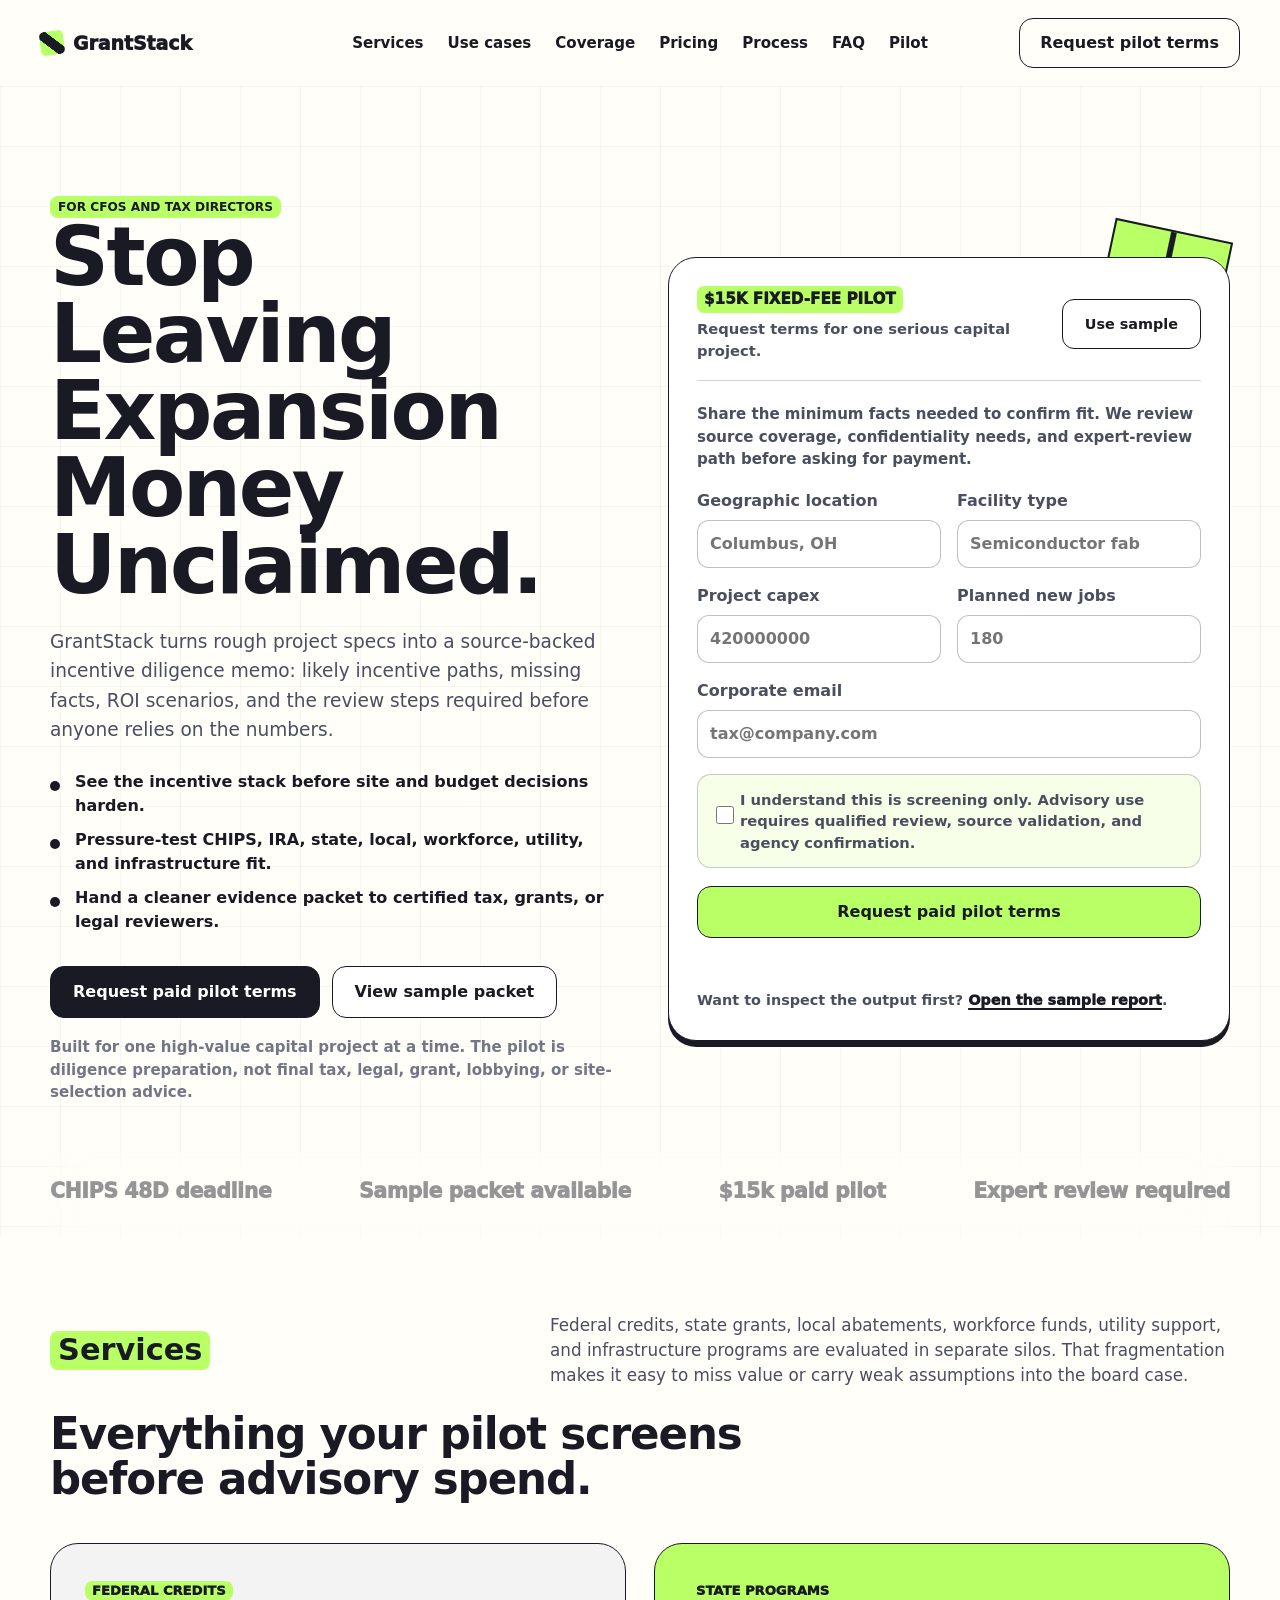
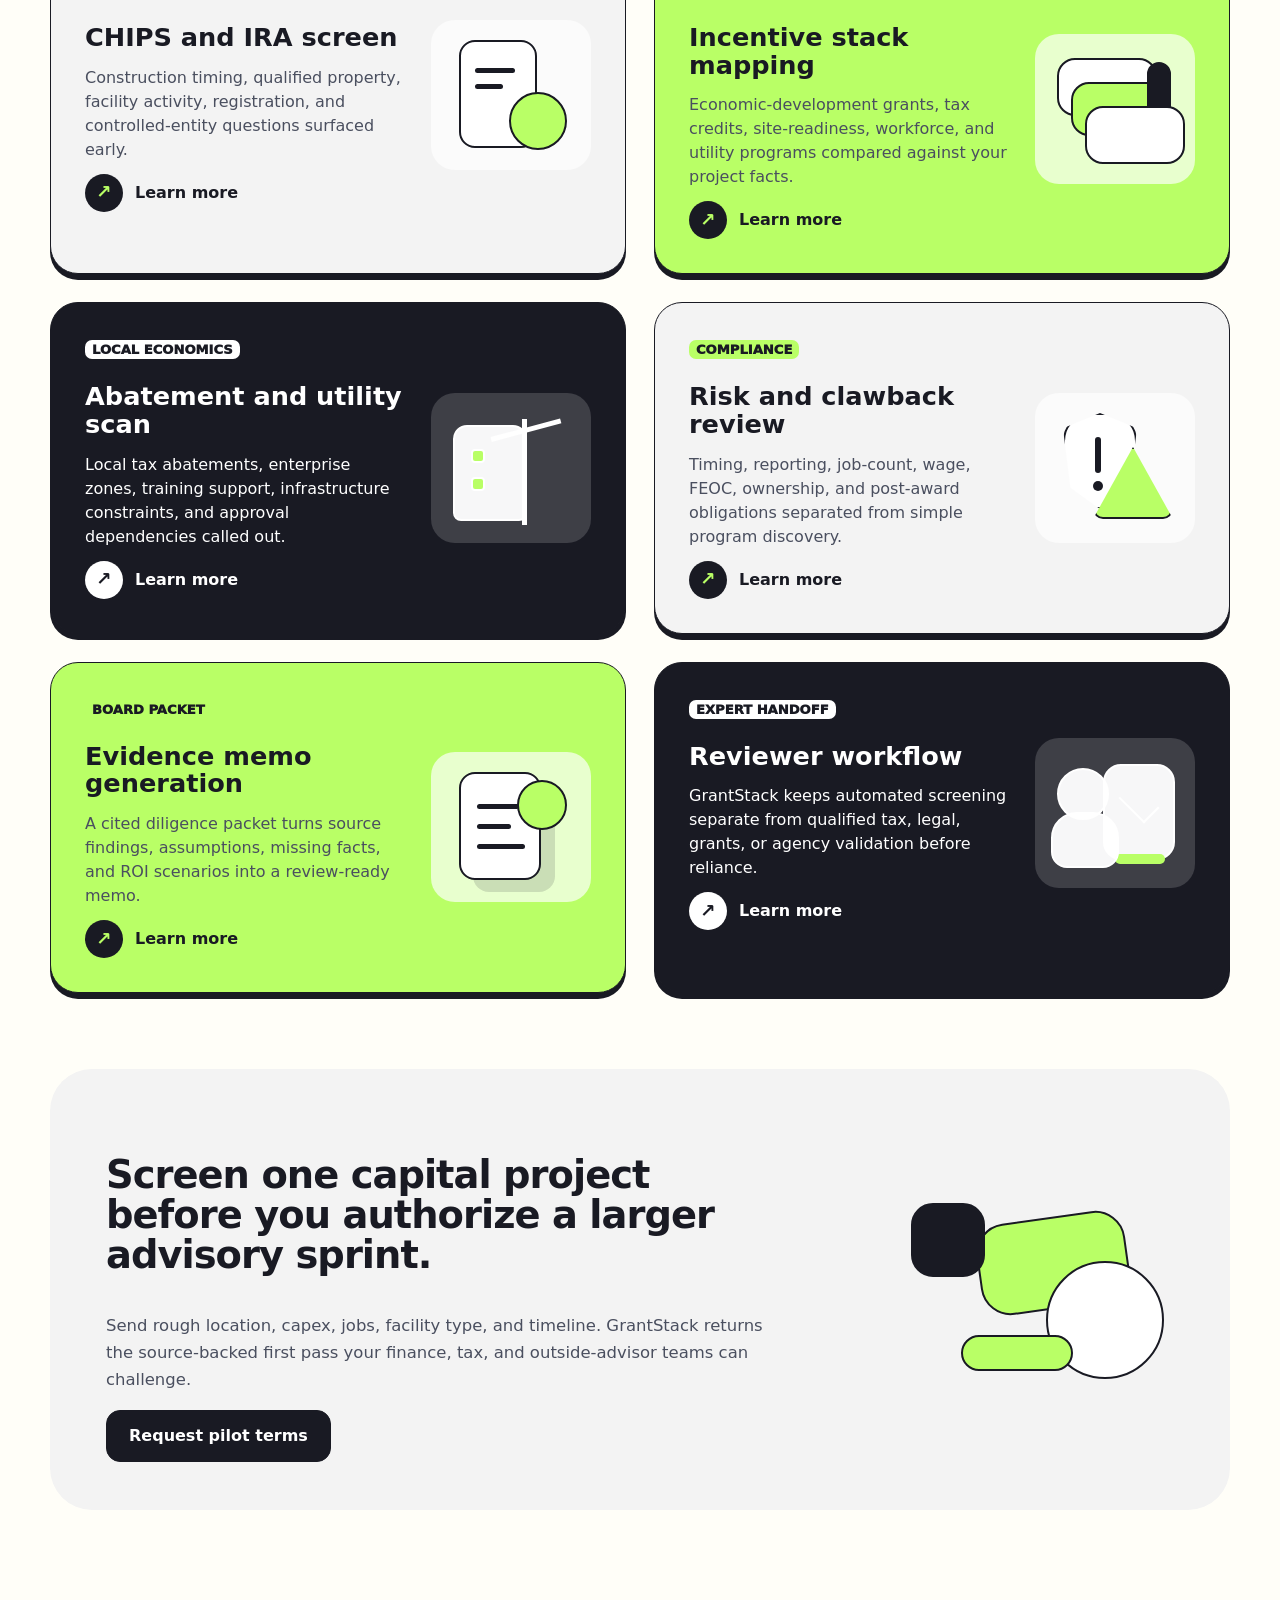
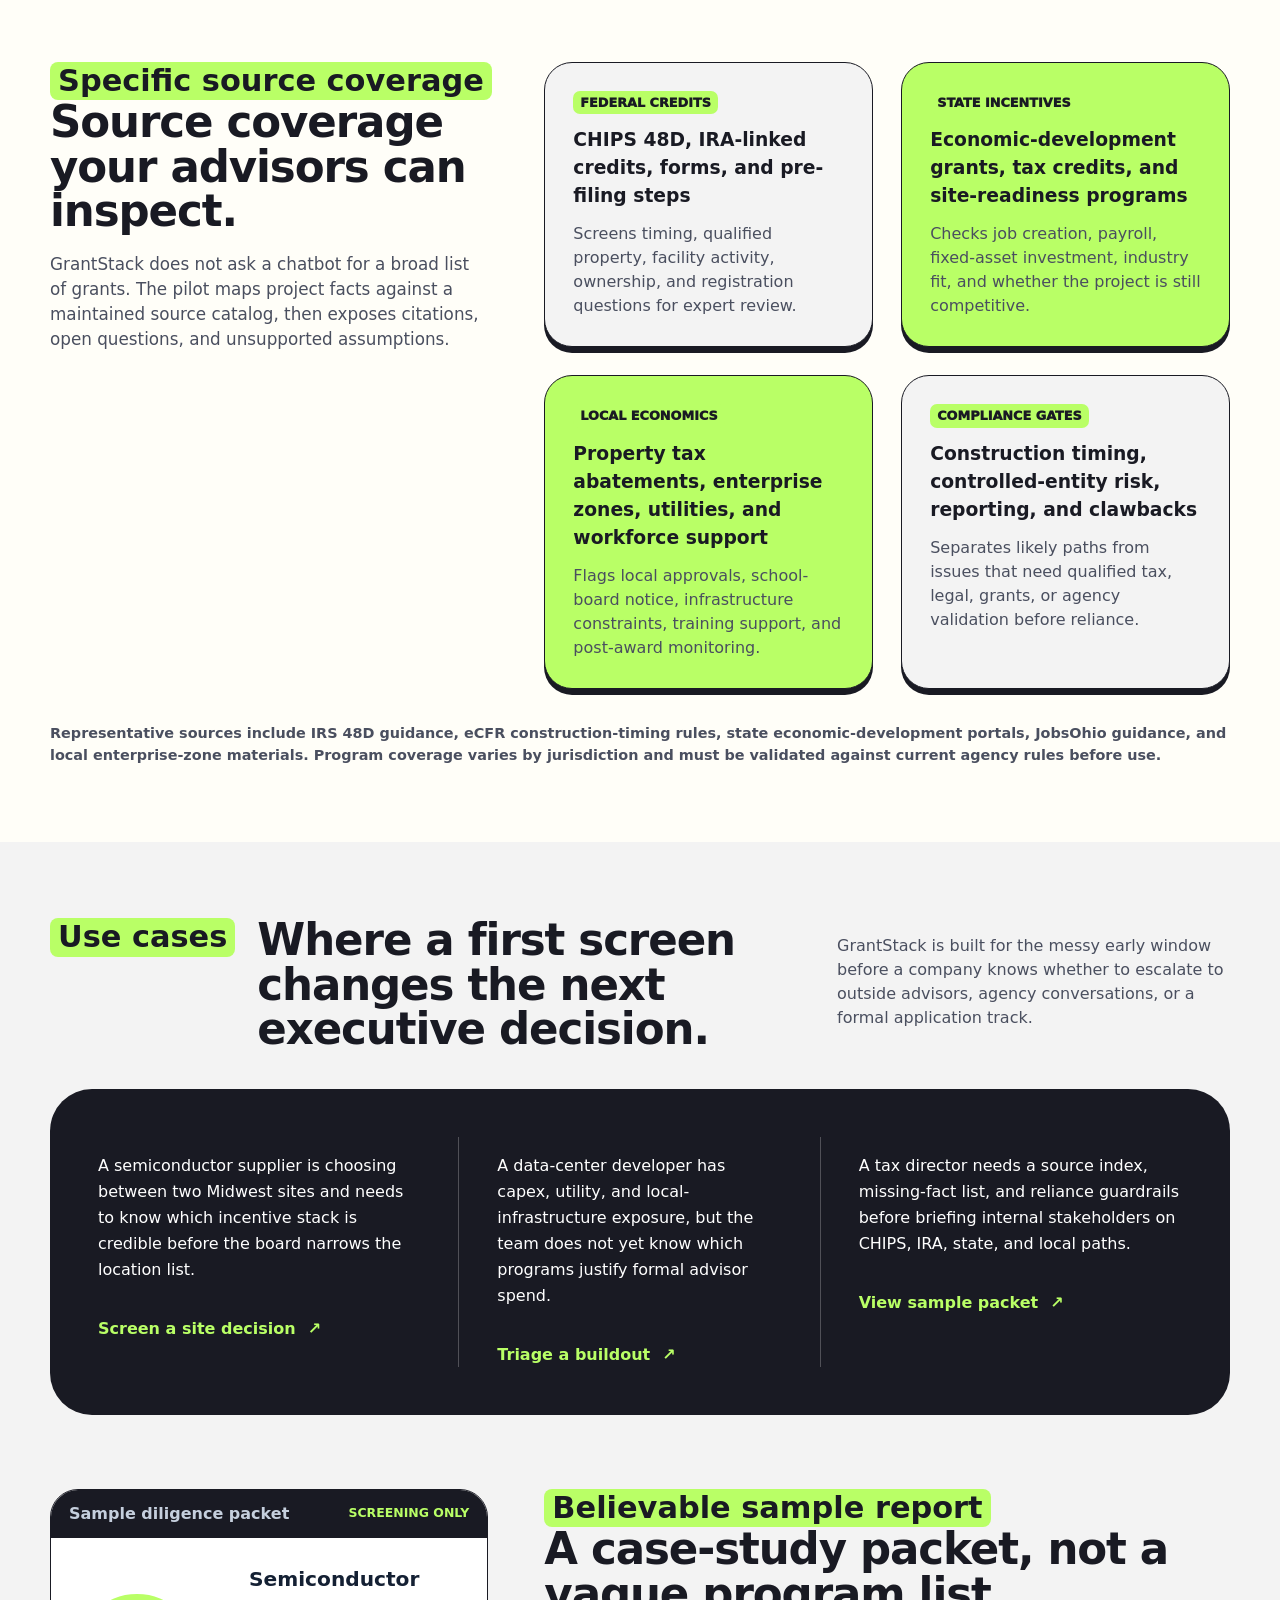
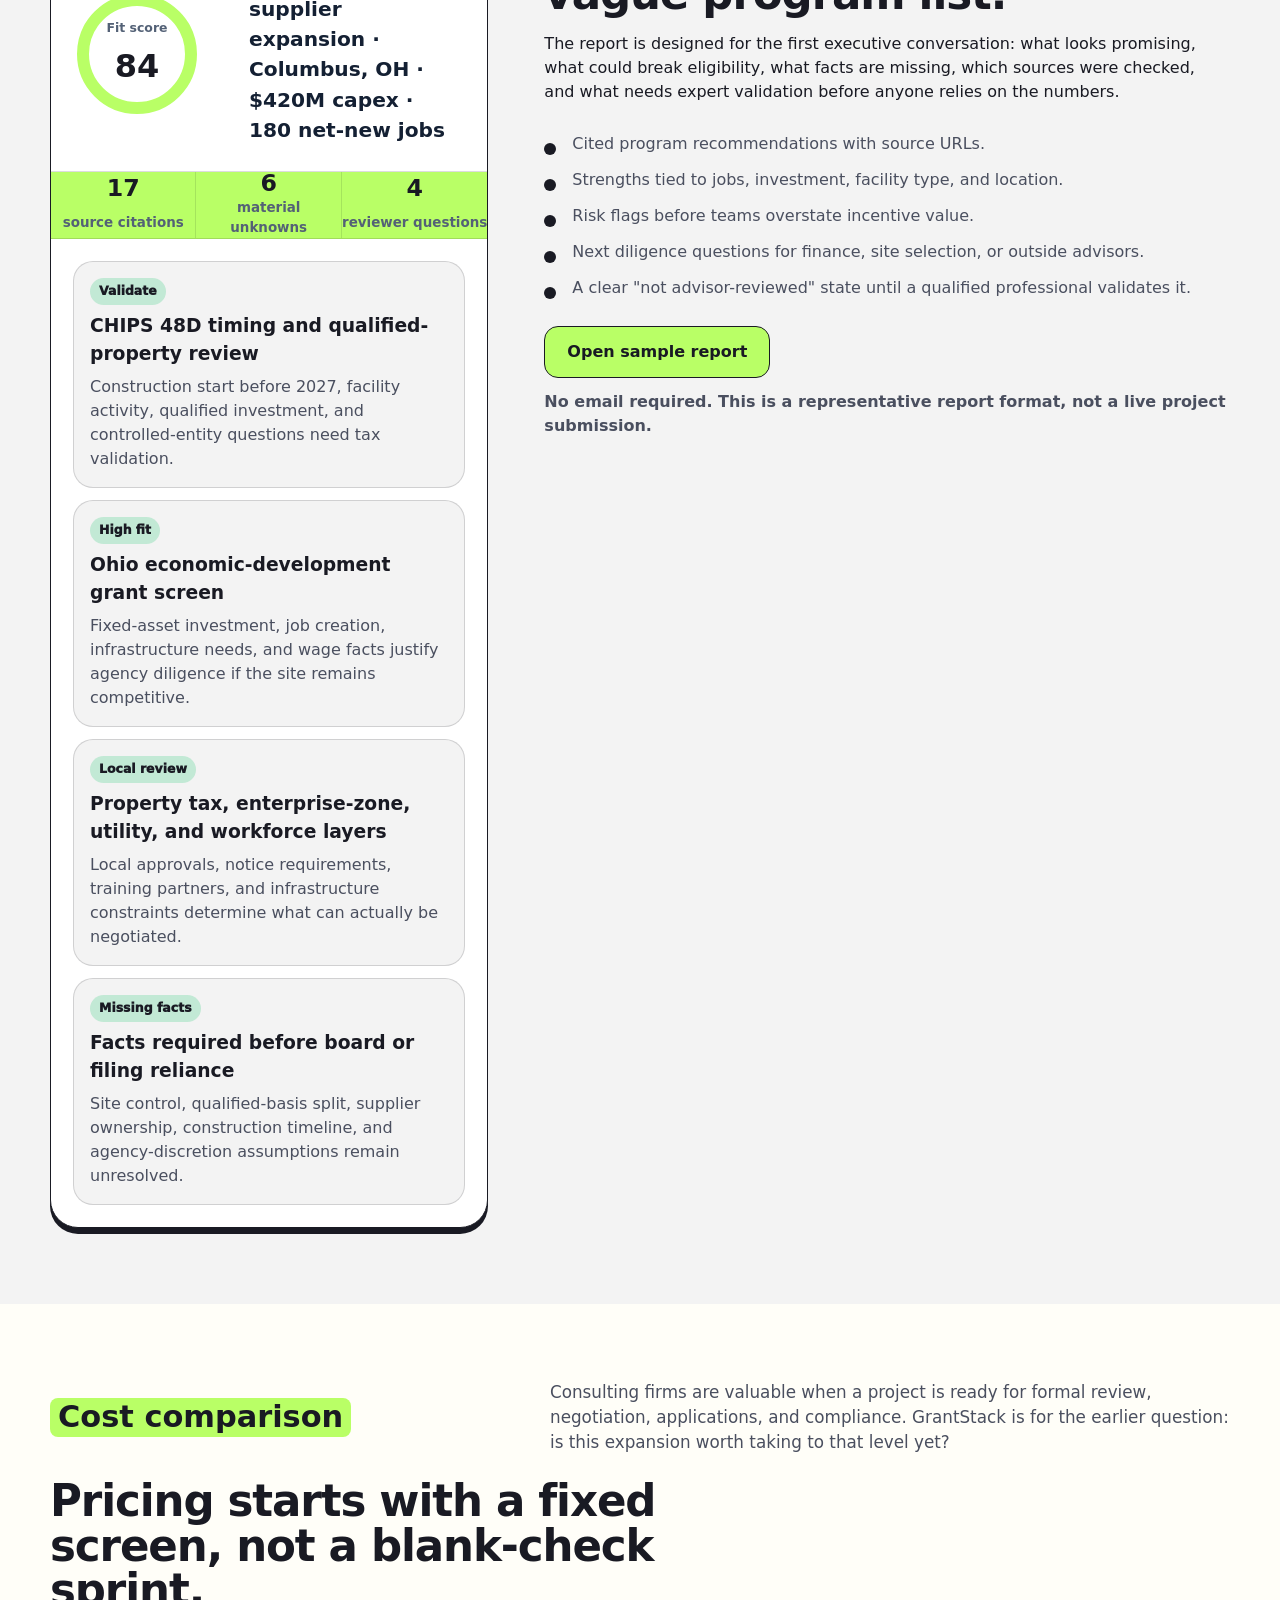
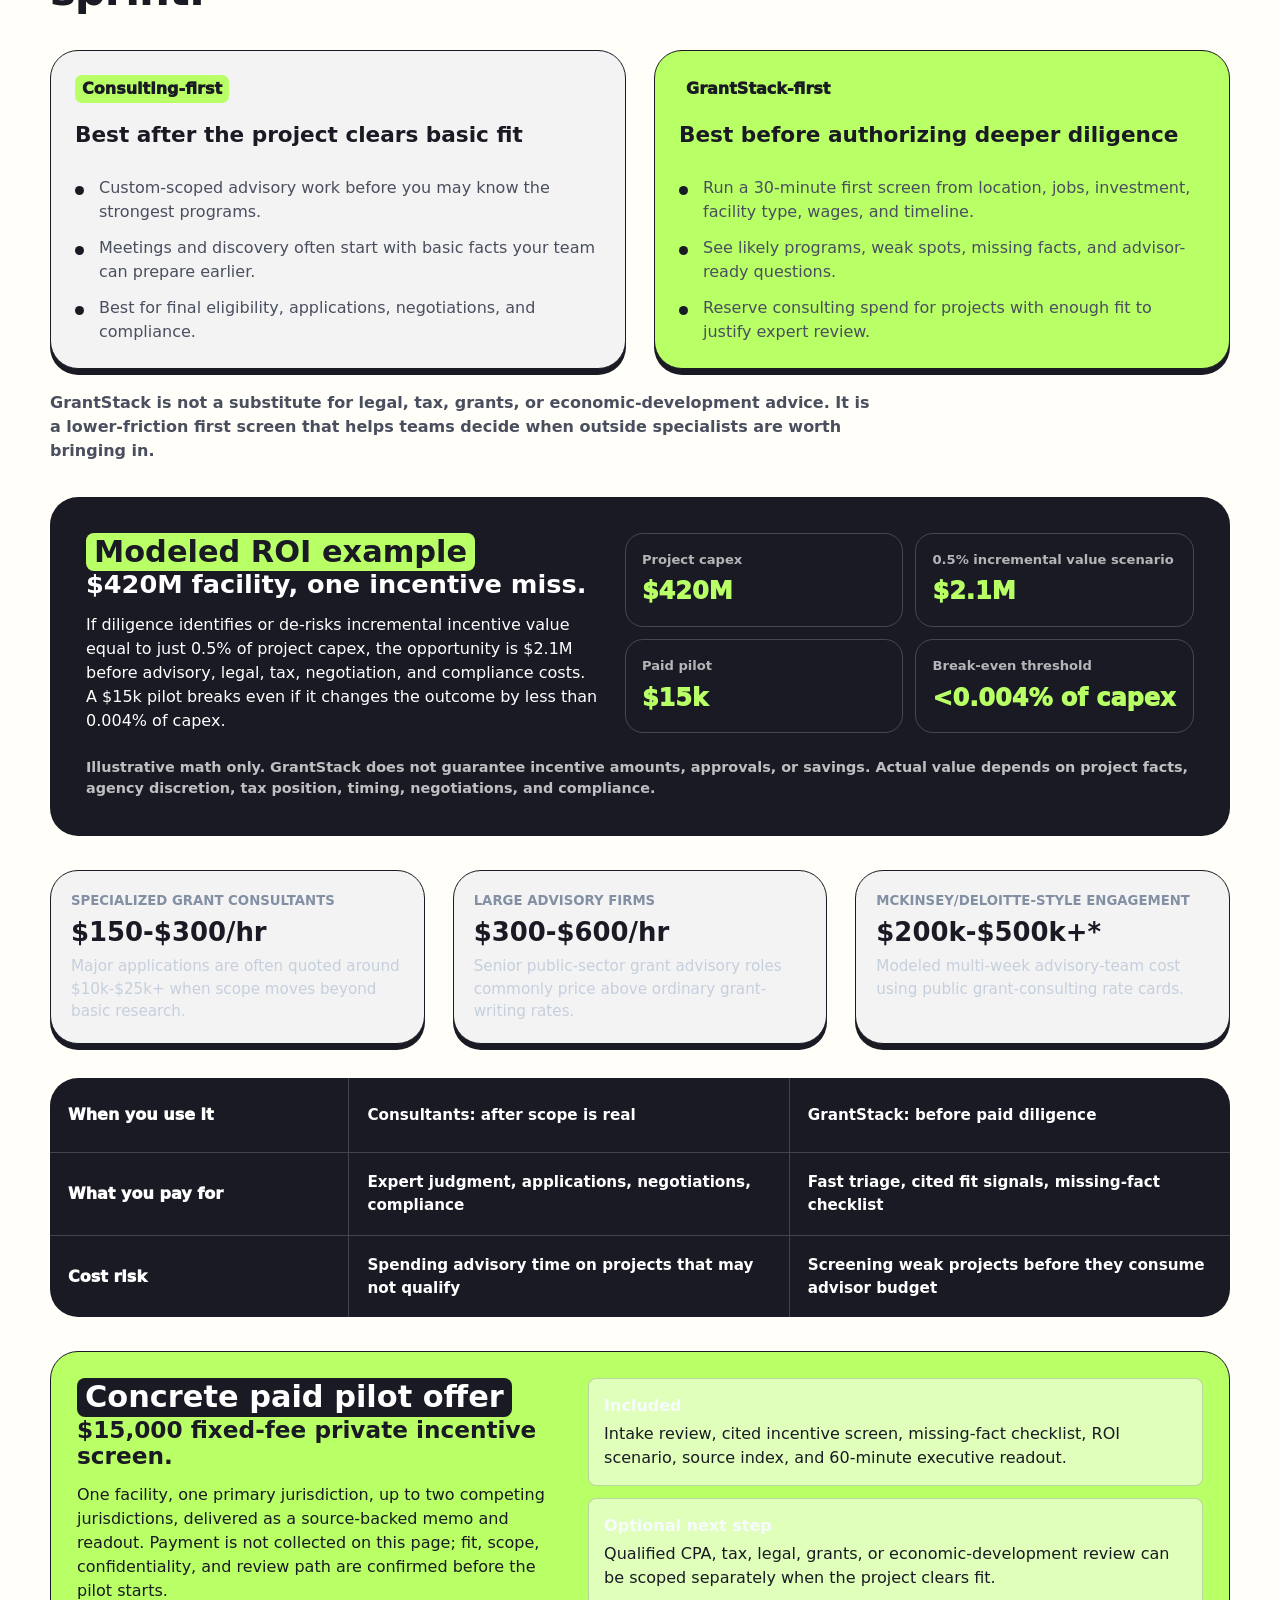
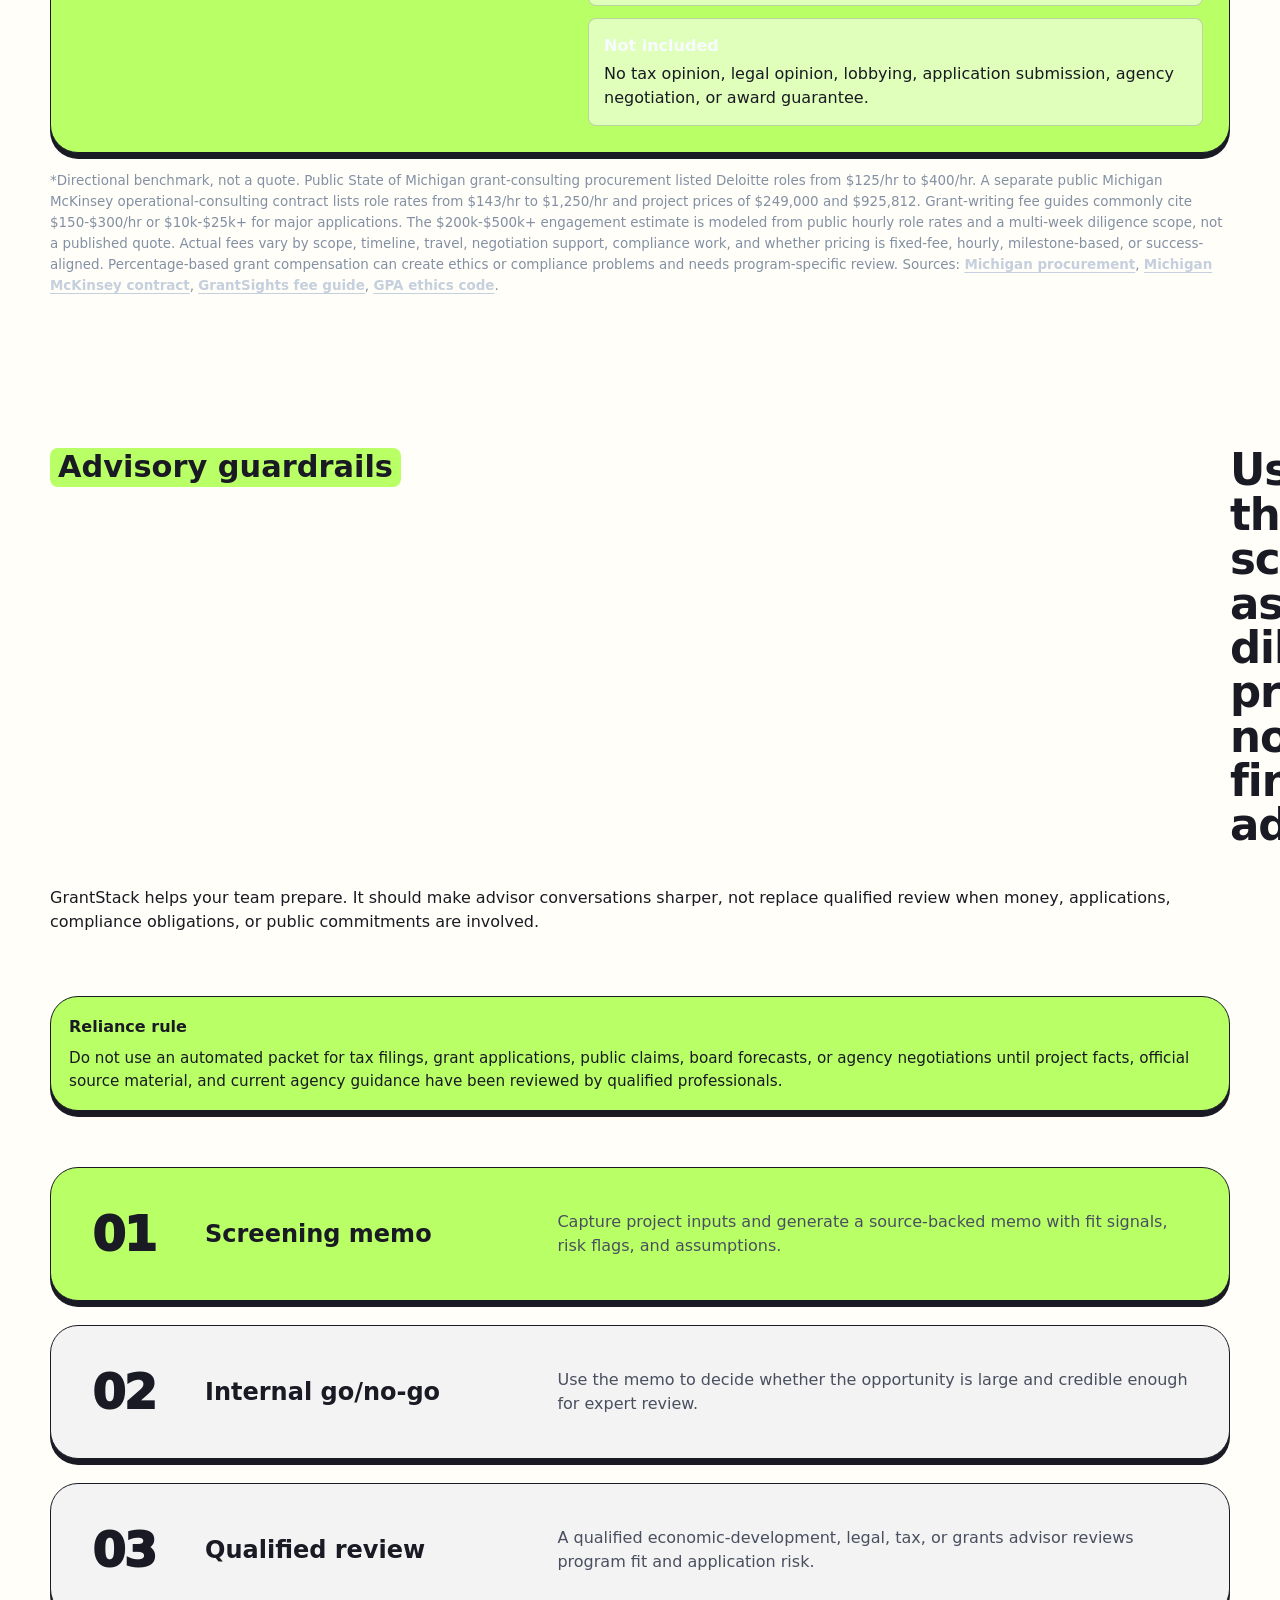
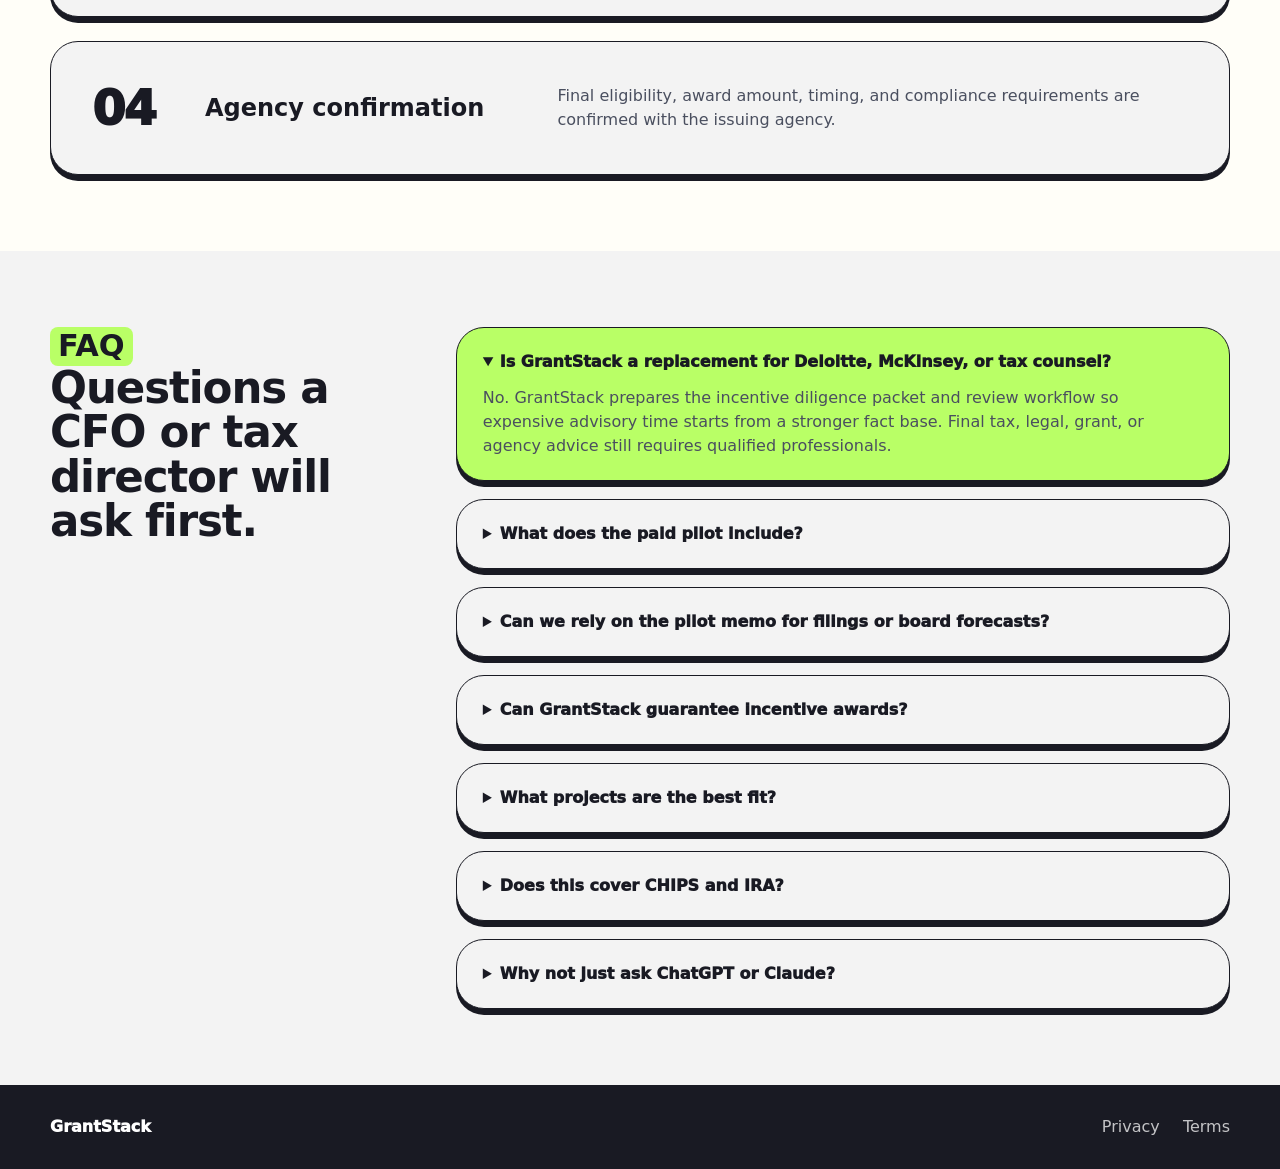
==== commit 713cab64: "Polish GrantStack landing page design" ====
--- a/grantstack-landing/index.html
+++ b/grantstack-landing/index.html
@@ -11,17 +11,17 @@
     <link rel="icon" href="favicon.svg" type="image/svg+xml" />
     <link rel="stylesheet" href="styles.css" />
   </head>
-  <body>
+  <body class="landing-positivus">
     <header class="site-header" aria-label="Primary navigation">
       <a class="brand" href="#top" aria-label="GrantStack home">
         <span>GrantStack</span>
       </a>
       <nav class="nav-links" aria-label="Main menu">
-        <a href="#problem">Problem</a>
-        <a href="#output">Sample</a>
-        <a href="#coverage">Sources</a>
-        <a href="#cost">ROI</a>
-        <a href="#review">Review</a>
+        <a href="#problem">Services</a>
+        <a href="#output">Use cases</a>
+        <a href="#coverage">Coverage</a>
+        <a href="#cost">Pricing</a>
+        <a href="#review">Process</a>
         <a href="#faq">FAQ</a>
         <a href="#intake">Pilot</a>
       </nav>
@@ -32,10 +32,11 @@
       <section class="hero" aria-labelledby="hero-title">
         <div class="section-inner hero-grid">
           <div class="hero-copy-block">
-            <p class="eyebrow">For CFOs and tax directors evaluating $100M+ facilities</p>
+            <p class="eyebrow">For CFOs and tax directors</p>
             <h1 id="hero-title">
               <span>Stop Leaving</span>
-              <span>Expansion Money</span>
+              <span>Expansion</span>
+              <span>Money</span>
               <span>Unclaimed.</span>
             </h1>
             <p class="hero-copy">
@@ -57,51 +58,79 @@
             </p>
           </div>
 
-          <aside class="hero-product" aria-label="GrantStack expert-certified workflow preview">
-            <div class="product-topline">
-              <span>Pilot diligence packet</span>
-              <strong>Screening only</strong>
-            </div>
-            <div class="product-input">
-              <p>Capital project</p>
-              <dl>
-                <div><dt>Location</dt><dd>Columbus, OH</dd></div>
-                <div><dt>Capex</dt><dd>$420M</dd></div>
-                <div><dt>Facility</dt><dd>Semiconductor supplier</dd></div>
-                <div><dt>Audience</dt><dd>CFO + Tax</dd></div>
-              </dl>
-            </div>
-            <div class="pipeline-row">
-              <span>Source screen</span>
-              <span>ROI scenario</span>
-              <span>Expert review path</span>
-            </div>
-            <div class="product-output">
-              <div>
-                <span>Potential stack</span>
-                <strong>CHIPS + IRA + state</strong>
-              </div>
-              <div>
-                <span>Review status</span>
-                <strong>Advisor validation required</strong>
-              </div>
-            </div>
+          <aside id="intake" class="hero-intake" aria-label="Request paid pilot terms">
+            <form class="intake-form hero-intake-form" id="project-form">
+              <div class="form-heading">
+                <div>
+                  <span>$15k fixed-fee pilot</span>
+                  <strong>Request terms for one serious capital project.</strong>
+                </div>
+                <button
+                  class="button button-secondary form-sample-button"
+                  type="button"
+                  id="fill-sample"
+                  data-analytics-event="sample_inputs_click"
+                  data-analytics-label="fill_sample_inputs"
+                >
+                  Use sample
+                </button>
+              </div>
+              <p class="form-intro">
+                Share the minimum facts needed to confirm fit. We review source coverage, confidentiality needs, and
+                expert-review path before asking for payment.
+              </p>
+              <div class="field-grid compact-field-grid">
+                <label>
+                  <span>Geographic location</span>
+                  <input name="location" autocomplete="address-level2" required placeholder="Columbus, OH" />
+                </label>
+                <label>
+                  <span>Facility type</span>
+                  <input name="facility_type" required placeholder="Semiconductor fab" />
+                </label>
+                <label>
+                  <span>Project capex</span>
+                  <input name="capex" type="number" min="1" step="1" required placeholder="420000000" />
+                </label>
+                <label>
+                  <span>Planned new jobs</span>
+                  <input name="jobs" type="number" min="0" step="1" required placeholder="180" />
+                </label>
+                <label class="full-field">
+                  <span>Corporate email</span>
+                  <input name="contact_email" type="email" autocomplete="email" required placeholder="tax@company.com" />
+                </label>
+                <label class="ack-field full-field">
+                  <input name="screening_acknowledgement" type="checkbox" required />
+                  <span>
+                    I understand this is screening only. Advisory use requires qualified review, source validation, and
+                    agency confirmation.
+                  </span>
+                </label>
+              </div>
+              <button class="button button-primary submit-button" type="submit">Request paid pilot terms</button>
+              <p class="form-status" id="form-status" role="status" aria-live="polite"></p>
+              <p class="sample-path hero-sample-path">
+                Want to inspect the output first?
+                <a href="report.html?sample=true" data-analytics-event="cta_click" data-analytics-label="hero_form_sample_report">Open the sample report</a>.
+              </p>
+            </form>
           </aside>
         </div>
 
         <div class="section-inner proof-rail" aria-label="Product proof points">
-          <span>CHIPS 48D construction deadline: Dec. 31, 2026</span>
-          <span>Sample packet available before email</span>
-          <span>$15k fixed-fee paid pilot</span>
-          <span>Expert review required before reliance</span>
+          <span>CHIPS 48D deadline</span>
+          <span>Sample packet available</span>
+          <span>$15k paid pilot</span>
+          <span>Expert review required</span>
         </div>
       </section>
 
       <section id="problem" class="pas-section">
         <div class="section-inner">
           <div class="pas-heading">
-            <p class="section-label">The business problem</p>
-            <h2>Capital projects qualify for incentives teams discover too late.</h2>
+            <p class="section-label">Services</p>
+            <h2>Everything your pilot screens before advisory spend.</h2>
             <p>
               Federal credits, state grants, local abatements, workforce funds, utility support, and infrastructure
               programs are evaluated in separate silos. That fragmentation makes it easy to miss value or carry weak
@@ -110,146 +139,84 @@
           </div>
           <div class="pas-grid" aria-label="Problem agitation solution">
             <article>
-              <span>Problem</span>
-              <h3>Incentive discovery is scattered across agencies and advisors.</h3>
-              <p>CFOs and tax teams rarely get one clean view of the stacked federal, state, and local opportunity before site decisions harden.</p>
-            </article>
-            <article>
-              <span>Cost</span>
-              <h3>One missed credit can change project economics.</h3>
-              <p>On large facilities, an overlooked tax credit, abatement, workforce program, or infrastructure path can mean millions left out of the model.</p>
-            </article>
-            <article>
-              <span>Fix</span>
-              <h3>Generate the packet, then route it for expert sign-off.</h3>
-              <p>GrantStack creates a source-backed assessment packet and separates AI generation from qualified human review before reliance.</p>
-            </article>
-          </div>
-        </div>
-      </section>
-
-      <section id="comparison" class="metric-section">
-        <div class="section-inner metric-layout">
-          <div class="section-copy">
-            <p class="section-label">Traditional advisory vs. GrantStack</p>
-            <h2>Replace weeks of incentive discovery with a certified review workflow.</h2>
-            <p>
-              Traditional consulting still matters for final advisory judgment. GrantStack changes the front end of the
-              process: source-backed generation first, then human expert certification before anything becomes submission-ready.
-            </p>
-          </div>
-          <div class="metric-grid" aria-label="GrantStack versus traditional consulting">
-            <article class="metric-card metric-card-muted">
-              <span>Traditional consulting</span>
-              <strong>$300k+ modeled engagement*</strong>
-              <p>Large-firm teams can require weeks of discovery before the CFO sees a complete incentive stack.</p>
-              <ul>
-                <li>Manual source review across jurisdictions</li>
-                <li>Partner-heavy meetings before the project clears fit</li>
-                <li>High advisory spend before an internal go/no-go</li>
-              </ul>
-            </article>
-            <article class="metric-card metric-card-featured">
-              <span>GrantStack</span>
-              <strong>30-minute draft + paid pilot packet</strong>
-              <p>Generate the first review packet quickly, then decide whether expert review is worth funding.</p>
-              <ul>
-                <li>Federal, state, local, workforce, utility, and infrastructure paths</li>
-                <li>Advisor-safe handoff packet with assumptions, citations, and review status</li>
-                <li>Clear separation between automated screening and qualified professional reliance</li>
-              </ul>
-            </article>
-          </div>
-        </div>
-      </section>
-
-      <section id="compliance" class="compliance-section">
-        <div class="section-inner compliance-layout">
-          <div class="section-copy">
-            <p class="section-label">Review workflow</p>
-            <h2>Automation handles discovery. Certified experts handle reliance.</h2>
-            <p>
-              AI prepares the exhaustive packet, then certified professionals review the claim path before the client
-              relies on it.
-            </p>
-          </div>
-          <div class="compliance-cards" aria-label="Review workflow features">
-            <article tabindex="0">
-              <span>01</span>
-              <h3>Find overlapping incentives</h3>
-              <p>Calculates how CHIPS, IRA, state credits, property tax abatements, workforce funding, and site-readiness programs can overlap or conflict.</p>
-            </article>
-            <article tabindex="0">
-              <span>02</span>
-              <h3>Flag compliance risk early</h3>
-              <p>Flags ownership, supply-chain, jurisdiction, and controlled-entity questions for expert review before a semiconductor incentive claim advances.</p>
-            </article>
-            <article tabindex="0">
-              <span>03</span>
-              <h3>Route for expert sign-off</h3>
-              <p>Enterprise packets are routed to qualified CPA, tax, legal, or economic-development reviewers before they are marked audit-ready.</p>
-            </article>
-          </div>
-          <p class="compliance-note">
-            GrantStack does not guarantee audit outcomes. Client responsibility remains. The workflow creates a cleaner
-            review packet, preserves evidence, and separates AI generation from certified human sign-off.
-          </p>
-        </div>
-      </section>
-
-      <section id="benefits" class="benefits-section">
-        <div class="section-inner benefits-layout">
-          <div class="section-copy">
-            <p class="section-label">What changes for finance</p>
-            <h2>Give finance a clearer incentive case before decisions lock.</h2>
-            <p>
-              GrantStack is built for the moment before a high-stakes capital project becomes expensive to reverse:
-              enough structure for executive review, enough caution for expert validation.
-            </p>
-          </div>
-          <div class="benefit-list" aria-label="GrantStack benefits">
-            <article>
-              <span>01</span>
-              <h3>Find more incentive paths earlier</h3>
-              <p>Screen CHIPS, IRA, state, local, workforce, infrastructure, utility, and property-tax layers from the same project facts.</p>
-            </article>
-            <article>
-              <span>02</span>
-              <h3>Reduce wasted advisory spend</h3>
-              <p>Clarify fit, missing data, and jurisdiction questions before a large consulting sprint starts billing against a vague scope.</p>
-            </article>
-            <article>
-              <span>03</span>
-              <h3>Preserve review discipline</h3>
-              <p>Keep citations, assumptions, partner notes, requested changes, and sign-off status tied to the assessment workflow.</p>
-            </article>
-          </div>
-        </div>
-      </section>
-
-      <section class="trust-section">
-        <div class="section-inner trust-layout">
-          <div>
-            <p class="section-label">Trust signals</p>
-            <h2>Built for serious diligence, not AI-only filing.</h2>
-          </div>
-          <div class="trust-grid" aria-label="GrantStack trust signals">
-            <article>
-              <strong>Built for capital-intensive projects</strong>
-              <span>Semiconductor suppliers, data centers, advanced manufacturing, energy infrastructure, and corporate tax teams.</span>
-            </article>
-            <article>
-              <strong>Certified review workflow supported</strong>
-              <span>Projects can be routed to qualified CPA, tax, legal, grants, or economic-development reviewers before reliance.</span>
-            </article>
-            <article>
-              <strong>Evidence-first output</strong>
-              <span>Assessment packets keep citations, assumptions, eligibility gaps, and review status visible to finance stakeholders.</span>
-            </article>
-            <article>
-              <strong>Sample packet before submission</strong>
-              <span>Buyers can inspect the report structure, citations, risk flags, and advisory disclaimers before sharing project facts.</span>
-            </article>
+              <div>
+                <span>Federal credits</span>
+                <h3>CHIPS and IRA screen</h3>
+                <p>Construction timing, qualified property, facility activity, registration, and controlled-entity questions surfaced early.</p>
+                <a class="learn-link" href="#coverage">Learn more</a>
+              </div>
+              <div class="service-art service-art-federal" aria-hidden="true">
+                <i></i><i></i><i></i>
+              </div>
+            </article>
+            <article>
+              <div>
+                <span>State programs</span>
+                <h3>Incentive stack mapping</h3>
+                <p>Economic-development grants, tax credits, site-readiness, workforce, and utility programs compared against your project facts.</p>
+                <a class="learn-link" href="#coverage">Learn more</a>
+              </div>
+              <div class="service-art service-art-stack" aria-hidden="true">
+                <i></i><i></i><i></i>
+              </div>
+            </article>
+            <article>
+              <div>
+                <span>Local economics</span>
+                <h3>Abatement and utility scan</h3>
+                <p>Local tax abatements, enterprise zones, training support, infrastructure constraints, and approval dependencies called out.</p>
+                <a class="learn-link" href="#coverage">Learn more</a>
+              </div>
+              <div class="service-art service-art-local" aria-hidden="true">
+                <i></i><i></i><i></i>
+              </div>
+            </article>
+            <article>
+              <div>
+                <span>Compliance</span>
+                <h3>Risk and clawback review</h3>
+                <p>Timing, reporting, job-count, wage, FEOC, ownership, and post-award obligations separated from simple program discovery.</p>
+                <a class="learn-link" href="#review">Learn more</a>
+              </div>
+              <div class="service-art service-art-risk" aria-hidden="true">
+                <i></i><i></i><i></i>
+              </div>
+            </article>
+            <article>
+              <div>
+                <span>Board packet</span>
+                <h3>Evidence memo generation</h3>
+                <p>A cited diligence packet turns source findings, assumptions, missing facts, and ROI scenarios into a review-ready memo.</p>
+                <a class="learn-link" href="#output">Learn more</a>
+              </div>
+              <div class="service-art service-art-memo" aria-hidden="true">
+                <i></i><i></i><i></i>
+              </div>
+            </article>
+            <article>
+              <div>
+                <span>Expert handoff</span>
+                <h3>Reviewer workflow</h3>
+                <p>GrantStack keeps automated screening separate from qualified tax, legal, grants, or agency validation before reliance.</p>
+                <a class="learn-link" href="#review">Learn more</a>
+              </div>
+              <div class="service-art service-art-review" aria-hidden="true">
+                <i></i><i></i><i></i>
+              </div>
+            </article>
+          </div>
+          <div class="make-happen-card">
+            <div>
+              <h3>Screen one capital project before you authorize a larger advisory sprint.</h3>
+              <p>
+                Send rough location, capex, jobs, facility type, and timeline. GrantStack returns the source-backed first
+                pass your finance, tax, and outside-advisor teams can challenge.
+              </p>
+              <a class="button button-primary" href="#intake" data-analytics-event="cta_click" data-analytics-label="services_make_happen">Request pilot terms</a>
+            </div>
+            <div class="proposal-art" aria-hidden="true">
+              <span></span><span></span><span></span><span></span>
+            </div>
           </div>
         </div>
       </section>
@@ -258,7 +225,7 @@
         <div class="section-inner coverage-layout">
           <div class="section-copy">
             <p class="section-label">Specific source coverage</p>
-            <h2>The screen starts with sources your advisors can inspect.</h2>
+            <h2>Source coverage your advisors can inspect.</h2>
             <p>
               GrantStack does not ask a chatbot for a broad list of grants. The pilot maps project facts against a
               maintained source catalog, then exposes citations, open questions, and unsupported assumptions.
@@ -294,45 +261,38 @@
         </div>
       </section>
 
-      <section class="lifespan-section">
-        <div class="section-inner lifespan-layout">
-          <div class="section-copy">
-            <p class="section-label">Beyond the deadline</p>
-            <h2>CHIPS is the clock. Industrial policy is the long-term workflow.</h2>
-            <p>
-              The 2026 deadline creates urgency, but incentive work does not end there. Expansion teams still have to
-              compare state and local abatements, global semiconductor and clean-industry programs, and post-award
-              compliance obligations that can last for years.
-            </p>
-          </div>
-          <div class="lifespan-grid" aria-label="Long-term incentive workflow">
-            <article>
-              <span>Global programs</span>
-              <h3>EU Chips Act, clean-industry, and regional incentives</h3>
-              <p>Industrial-policy programs are expanding across the U.S., Europe, and state-level jurisdictions.</p>
-            </article>
-            <article>
-              <span>Local economics</span>
-              <h3>Property tax, workforce, utility, and infrastructure layers</h3>
-              <p>Local abatements and negotiated support can change the economics of otherwise similar sites.</p>
-            </article>
-            <article>
-              <span>Post-award risk</span>
-              <h3>Compliance tracking and clawback prevention</h3>
-              <p>Job creation, investment, wage, reporting, and timing commitments need monitoring after awards close.</p>
-            </article>
-          </div>
-          <p class="lifespan-source-note">
-            Public incentive agreements commonly include performance monitoring and clawback rights when job or
-            investment commitments are not met. Sources:
-            <a href="https://digital-strategy.ec.europa.eu/en/policies/european-chips-act" rel="noopener">European Chips Act</a>,
-            <a href="https://single-market-economy.ec.europa.eu/industry/sustainability/net-zero-industry-act_en" rel="noopener">EU Net-Zero Industry Act</a>,
-            <a href="https://journals.sagepub.com/doi/10.1177/2053168017713646" rel="noopener">incentive clawback research</a>.
+      <section id="output" class="output-section">
+        <div class="section-inner case-heading">
+          <p class="section-label">Use cases</p>
+          <h2>Where a first screen changes the next executive decision.</h2>
+          <p>
+            GrantStack is built for the messy early window before a company knows whether to escalate to outside
+            advisors, agency conversations, or a formal application track.
           </p>
         </div>
-      </section>
-
-      <section id="output" class="output-section">
+        <div class="section-inner case-study-band" aria-label="GrantStack use cases">
+          <article>
+            <p>
+              A semiconductor supplier is choosing between two Midwest sites and needs to know which incentive stack is
+              credible before the board narrows the location list.
+            </p>
+            <a href="#intake" data-analytics-event="cta_click" data-analytics-label="case_site_selection">Screen a site decision</a>
+          </article>
+          <article>
+            <p>
+              A data-center developer has capex, utility, and local-infrastructure exposure, but the team does not yet
+              know which programs justify formal advisor spend.
+            </p>
+            <a href="#intake" data-analytics-event="cta_click" data-analytics-label="case_data_center">Triage a buildout</a>
+          </article>
+          <article>
+            <p>
+              A tax director needs a source index, missing-fact list, and reliance guardrails before briefing internal
+              stakeholders on CHIPS, IRA, state, and local paths.
+            </p>
+            <a href="report.html?sample=true" data-analytics-event="cta_click" data-analytics-label="case_sample_packet">View sample packet</a>
+          </article>
+        </div>
         <div class="section-inner output-layout">
           <div class="report-preview" aria-label="Sample GrantStack report">
             <div class="preview-header">
@@ -376,7 +336,7 @@
           </div>
           <div class="section-copy">
             <p class="section-label">Believable sample report</p>
-            <h2>A source-backed memo, not a vague program list.</h2>
+            <h2>A case-study packet, not a vague program list.</h2>
             <p>
               The report is designed for the first executive conversation: what looks promising, what could break
               eligibility, what facts are missing, which sources were checked, and what needs expert validation before
@@ -401,7 +361,7 @@
         <div class="section-inner">
           <div class="cost-heading">
             <p class="section-label">Cost comparison</p>
-            <h2>The first screen should not require a six-figure advisory commitment.</h2>
+            <h2>Pricing starts with a fixed screen, not a blank-check sprint.</h2>
             <p>
               Consulting firms are valuable when a project is ready for formal review, negotiation, applications, and
               compliance. GrantStack is for the earlier question: is this expansion worth taking to that level yet?
@@ -539,33 +499,6 @@
             <a href="https://grantsights.com/blog/how-to-hire-a-grant-writer" rel="noopener">GrantSights fee guide</a>,
             <a href="https://grantprofessionals.org/resource/resmgr/about/ethics/GPA_CodeOfEthics.pdf" rel="noopener">GPA ethics code</a>.
           </p>
-        </div>
-      </section>
-
-      <section class="differentiator-section">
-        <div class="section-inner differentiator-layout">
-          <div class="section-copy">
-            <p class="section-label">Where it fits</p>
-            <h2>Use GrantStack before the expensive advisory sprint.</h2>
-          </div>
-          <div class="comparison-grid">
-            <article>
-              <h3>Spreadsheets</h3>
-              <p>Useful once you know what to track, but weak for turning rough specs into a sourced first memo.</p>
-            </article>
-            <article>
-              <h3>Asking a chatbot</h3>
-              <p>Helpful for plain-language explanations, but easy to over-trust without citations and review steps.</p>
-            </article>
-            <article>
-              <h3>Consulting firms</h3>
-              <p>Best for final validation and negotiation, but heavy when the project is still changing weekly.</p>
-            </article>
-            <article>
-              <h3>GrantStack</h3>
-              <p>Best for early triage: likely paths, eligibility gaps, and the questions to ask before paid review.</p>
-            </article>
-          </div>
         </div>
       </section>
 
@@ -651,92 +584,6 @@
         </div>
       </section>
 
-      <section id="intake" class="intake-section">
-        <div class="section-inner intake-layout">
-          <div class="section-copy">
-            <p class="section-label">Paid pilot request</p>
-            <h2>Request paid pilot terms.</h2>
-            <p>
-              Share the minimum facts needed to route a confidential assessment: project capex, geography, facility
-              type, and corporate contact. We will confirm fit, source coverage, confidentiality needs, and review path
-              before asking for payment.
-            </p>
-            <p class="sample-path">
-              Want to inspect the output before sharing project facts?
-              <a href="report.html?sample=true" data-analytics-event="cta_click" data-analytics-label="intake_sample_report">Open the sample report</a>.
-            </p>
-            <div class="photo-card">
-              <img src="assets/hero-industrial-floor.jpg" alt="Industrial facility interior under construction" />
-              <span>Best fit: expansion projects with meaningful investment, hiring, and a real site decision.</span>
-            </div>
-          </div>
-
-          <form class="intake-form" id="project-form">
-            <div class="form-heading">
-              <div>
-                <span>$15k fixed-fee pilot</span>
-                <strong>For CFO, tax, and capital-project teams evaluating one serious facility</strong>
-              </div>
-              <button
-                class="button button-secondary form-sample-button"
-                type="button"
-                id="fill-sample"
-                data-analytics-event="sample_inputs_click"
-                data-analytics-label="fill_sample_inputs"
-              >
-                Use sample inputs
-              </button>
-            </div>
-            <div class="field-grid">
-              <label>
-                <span>Geographic location</span>
-                <input name="location" autocomplete="address-level2" required placeholder="Columbus, OH" />
-              </label>
-              <label>
-                <span>Facility type</span>
-                <input name="facility_type" required placeholder="Semiconductor fab or data center" />
-              </label>
-              <label>
-                <span>Project capex</span>
-                <input name="capex" type="number" min="1" step="1" required placeholder="420000000" />
-              </label>
-              <label>
-                <span>Planned new jobs</span>
-                <input name="jobs" type="number" min="0" step="1" required placeholder="180" />
-              </label>
-              <label class="full-field">
-                <span>Corporate email</span>
-                <input name="contact_email" type="email" autocomplete="email" required placeholder="tax@company.com" />
-              </label>
-              <label>
-                <span>Company</span>
-                <input name="company_name" autocomplete="organization" placeholder="Acme Manufacturing" />
-              </label>
-              <label>
-                <span>Average wage</span>
-                <input name="average_wage" type="number" min="1" step="1" placeholder="68000" />
-              </label>
-              <label>
-                <span>Decision timeline</span>
-                <input name="project_timeline" placeholder="Site decision in 90 days" />
-              </label>
-              <label>
-                <span>Competing locations</span>
-                <input name="competing_locations" placeholder="SC, TN, Mexico" />
-              </label>
-              <label class="ack-field full-field">
-                <input name="screening_acknowledgement" type="checkbox" required />
-                <span>
-                  I understand this is a first-pass screening memo. Paid advisory use requires qualified review, source
-                  validation, and agency confirmation before relying on any incentive strategy.
-                </span>
-              </label>
-            </div>
-            <button class="button button-primary submit-button" type="submit">Request paid pilot terms</button>
-            <p class="form-status" id="form-status" role="status" aria-live="polite"></p>
-          </form>
-        </div>
-      </section>
     </main>
 
     <footer class="footer">
--- a/grantstack-landing/styles.css
+++ b/grantstack-landing/styles.css
@@ -29,6 +29,7 @@
 
 html {
   scroll-behavior: smooth;
+  overflow-x: hidden;
 }
 
 body {
@@ -108,7 +109,7 @@
   min-height: 720px;
   display: block;
   overflow: hidden;
-  padding: 154px 0 0;
+  padding: 130px 0 0;
   background:
     linear-gradient(rgba(255, 255, 255, 0.035) 1px, transparent 1px),
     linear-gradient(90deg, rgba(255, 255, 255, 0.035) 1px, transparent 1px),
@@ -365,6 +366,36 @@
   background: rgba(10, 22, 16, 0.9);
   box-shadow: var(--shadow);
   backdrop-filter: blur(18px);
+}
+
+.hero-intake {
+  position: relative;
+  z-index: 2;
+  min-width: 0;
+}
+
+.hero-intake-form {
+  box-shadow: var(--shadow);
+}
+
+.form-intro {
+  margin: 0 0 18px;
+  color: var(--paper-soft);
+  font-size: 0.94rem;
+  font-weight: 750;
+}
+
+.compact-field-grid {
+  gap: 12px;
+}
+
+.compact-field-grid input {
+  min-height: 44px;
+}
+
+.hero-sample-path {
+  margin: 10px 0 0;
+  font-size: 0.9rem;
 }
 
 .product-topline {
@@ -581,7 +612,7 @@
 .cost-section,
 .urgency-section,
 .lifespan-section {
-  padding: 100px 0;
+  padding: 82px 0;
   background: var(--bg);
 }
 
@@ -1044,7 +1075,7 @@
 .output-section,
 .differentiator-section,
 .intake-section {
-  padding: 104px 0;
+  padding: 86px 0;
   color: var(--paper-ink);
   background: var(--paper);
 }
@@ -1551,7 +1582,7 @@
 }
 
 .review-section {
-  padding: 104px 0;
+  padding: 86px 0;
   background: var(--bg);
 }
 
@@ -2487,3 +2518,1891 @@
     box-shadow: none;
   }
 }
+
+/* Landing experiment: clean, light, modern product layout inspired by the provided Figma reference. */
+.landing-v2 {
+  color-scheme: light;
+  --v2-bg: #f7f8f5;
+  --v2-paper: #ffffff;
+  --v2-ink: #111827;
+  --v2-soft: #4b5565;
+  --v2-muted: #7d8794;
+  --v2-line: rgba(17, 24, 39, 0.12);
+  --v2-line-strong: rgba(17, 24, 39, 0.2);
+  --v2-green: #107a4d;
+  --v2-green-soft: #e7f4ed;
+  --v2-gold: #d8b760;
+  --v2-blue: #e8eef7;
+  --v2-shadow: 0 24px 80px rgba(17, 24, 39, 0.1);
+  background:
+    radial-gradient(circle at 12% 0%, rgba(232, 238, 247, 0.9), transparent 28rem),
+    linear-gradient(180deg, #fbfcf8 0%, var(--v2-bg) 48%, #eef2ec 100%);
+  color: var(--v2-ink);
+  overflow-x: hidden;
+}
+
+.landing-v2 .site-header {
+  grid-template-columns: minmax(120px, 1fr) auto minmax(150px, 1fr);
+  min-height: 68px;
+  border-bottom: 1px solid var(--v2-line);
+  background: rgba(255, 255, 255, 0.82);
+  color: var(--v2-ink);
+  backdrop-filter: blur(18px);
+}
+
+.landing-v2 .brand {
+  color: var(--v2-ink);
+  font-weight: 950;
+}
+
+.landing-v2 .nav-links {
+  gap: 20px;
+  color: var(--v2-soft);
+  font-size: 0.9rem;
+}
+
+.landing-v2 .nav-links a:hover {
+  color: var(--v2-ink);
+}
+
+.landing-v2 .nav-action {
+  border-color: rgba(16, 122, 77, 0.2);
+  color: var(--v2-paper);
+  background: var(--v2-green);
+  box-shadow: 0 14px 36px rgba(16, 122, 77, 0.2);
+}
+
+.landing-v2 .section-inner {
+  width: min(1180px, calc(100% - 48px));
+}
+
+.landing-v2 .hero {
+  min-height: auto;
+  padding: 116px 0 0;
+  overflow: visible;
+  background:
+    linear-gradient(rgba(17, 24, 39, 0.035) 1px, transparent 1px),
+    linear-gradient(90deg, rgba(17, 24, 39, 0.035) 1px, transparent 1px);
+  background-size: 56px 56px;
+}
+
+.landing-v2 .hero::after {
+  display: none;
+}
+
+.landing-v2 .hero-grid {
+  grid-template-columns: minmax(0, 1.06fr) minmax(430px, 0.78fr);
+  gap: 56px;
+  align-items: center;
+  padding-bottom: 56px;
+}
+
+.landing-v2 .hero-copy-block {
+  max-width: 760px;
+}
+
+.landing-v2 .eyebrow,
+.landing-v2 .section-label {
+  color: var(--v2-green);
+  font-size: 0.78rem;
+  letter-spacing: 0.02em;
+}
+
+.landing-v2 .hero h1 {
+  color: var(--v2-ink);
+  font-size: clamp(3.6rem, 6vw, 5.6rem);
+  line-height: 0.94;
+  text-wrap: balance;
+}
+
+.landing-v2 .hero-copy {
+  width: min(690px, 100%);
+  color: var(--v2-soft);
+  font-size: 1.12rem;
+}
+
+.landing-v2 .hero-bullets {
+  width: min(680px, 100%);
+  gap: 9px;
+}
+
+.landing-v2 .hero-bullets li {
+  color: var(--v2-ink);
+}
+
+.landing-v2 .hero-bullets li::before {
+  background: var(--v2-green);
+}
+
+.landing-v2 .hero-actions {
+  margin-top: 30px;
+}
+
+.landing-v2 .hero-note {
+  color: var(--v2-muted);
+}
+
+.landing-v2 .button {
+  min-height: 46px;
+  border-radius: 8px;
+}
+
+.landing-v2 .button-primary {
+  color: #ffffff;
+  background: var(--v2-green);
+  box-shadow: 0 16px 44px rgba(16, 122, 77, 0.2);
+}
+
+.landing-v2 .button-primary:hover {
+  background: #0c6b42;
+}
+
+.landing-v2 .button-secondary {
+  border-color: var(--v2-line);
+  color: var(--v2-ink);
+  background: rgba(255, 255, 255, 0.68);
+}
+
+.landing-v2 .hero-intake-form {
+  border: 1px solid var(--v2-line);
+  background: rgba(255, 255, 255, 0.92);
+  box-shadow: var(--v2-shadow);
+}
+
+.landing-v2 .form-heading {
+  border-color: var(--v2-line);
+}
+
+.landing-v2 .form-heading span,
+.landing-v2 .output-section .section-label,
+.landing-v2 .differentiator-section .section-label,
+.landing-v2 .intake-section .section-label {
+  color: var(--v2-green);
+}
+
+.landing-v2 .form-heading strong,
+.landing-v2 .form-intro,
+.landing-v2 .sample-actions span,
+.landing-v2 .sample-path,
+.landing-v2 label {
+  color: var(--v2-soft);
+}
+
+.landing-v2 .form-sample-button {
+  border-color: var(--v2-line);
+  color: var(--v2-ink);
+  background: #fbfcf8;
+}
+
+.landing-v2 input {
+  border-color: var(--v2-line);
+  color: var(--v2-ink);
+  background: #fbfcf8;
+}
+
+.landing-v2 input:focus {
+  border-color: var(--v2-green);
+  outline: 3px solid rgba(16, 122, 77, 0.14);
+}
+
+.landing-v2 .ack-field {
+  border-color: rgba(16, 122, 77, 0.18);
+  color: var(--v2-soft);
+  background: var(--v2-green-soft);
+}
+
+.landing-v2 .hero-sample-path a,
+.landing-v2 .sample-path a,
+.landing-v2 .source-link {
+  color: var(--v2-green);
+}
+
+.landing-v2 .proof-rail {
+  margin-bottom: 0;
+  border-color: var(--v2-line);
+  background: rgba(255, 255, 255, 0.86);
+  box-shadow: 0 18px 60px rgba(17, 24, 39, 0.08);
+}
+
+.landing-v2 .proof-rail span {
+  min-height: 70px;
+  border-color: var(--v2-line);
+  color: var(--v2-soft);
+}
+
+.landing-v2 .pas-section,
+.landing-v2 .coverage-section,
+.landing-v2 .cost-section,
+.landing-v2 .review-section {
+  padding: 76px 0;
+  background: transparent;
+}
+
+.landing-v2 .output-section,
+.landing-v2 .faq-section {
+  padding: 76px 0;
+  color: var(--v2-ink);
+  background: rgba(255, 255, 255, 0.54);
+  border-top: 1px solid var(--v2-line);
+  border-bottom: 1px solid var(--v2-line);
+}
+
+.landing-v2 h2 {
+  color: var(--v2-ink);
+  font-size: clamp(2rem, 3.4vw, 3rem);
+  line-height: 1.02;
+}
+
+.landing-v2 h3 {
+  color: var(--v2-ink);
+}
+
+.landing-v2 .section-copy > p:last-child,
+.landing-v2 .pas-heading p:last-child,
+.landing-v2 .cost-heading p:last-child {
+  color: var(--v2-soft);
+}
+
+.landing-v2 .pas-grid article,
+.landing-v2 .coverage-grid article,
+.landing-v2 .cost-card,
+.landing-v2 .review-steps article,
+.landing-v2 .faq-list details {
+  border-color: var(--v2-line);
+  background: rgba(255, 255, 255, 0.76);
+  box-shadow: 0 12px 42px rgba(17, 24, 39, 0.06);
+}
+
+.landing-v2 .pas-grid p,
+.landing-v2 .coverage-grid p,
+.landing-v2 .coverage-note,
+.landing-v2 .cost-card li,
+.landing-v2 .cost-note,
+.landing-v2 .review-steps p,
+.landing-v2 .faq-list p {
+  color: var(--v2-soft);
+}
+
+.landing-v2 .pas-grid span,
+.landing-v2 .benefit-list span,
+.landing-v2 .cost-card span,
+.landing-v2 .cost-rows span,
+.landing-v2 .review-steps span {
+  color: var(--v2-green);
+}
+
+.landing-v2 .coverage-grid span {
+  color: #3b5f8f;
+}
+
+.landing-v2 .output-layout,
+.landing-v2 .coverage-layout,
+.landing-v2 .review-layout {
+  gap: 48px;
+}
+
+.landing-v2 .report-preview,
+.landing-v2 .intake-form {
+  border-color: var(--v2-line);
+  box-shadow: var(--v2-shadow);
+}
+
+.landing-v2 .preview-header {
+  background: var(--v2-ink);
+}
+
+.landing-v2 .preview-header strong,
+.landing-v2 .score-row strong,
+.landing-v2 .preview-meta-grid strong,
+.landing-v2 .recommendation-list span {
+  color: var(--v2-green);
+}
+
+.landing-v2 .score-row,
+.landing-v2 .preview-meta-grid {
+  border-color: var(--v2-line);
+}
+
+.landing-v2 .recommendation-list article,
+.landing-v2 .program-card,
+.landing-v2 .evidence-list article {
+  border-color: var(--v2-line);
+  background: #fbfcf8;
+}
+
+.landing-v2 .check-list,
+.landing-v2 .recommendation-list p,
+.landing-v2 .photo-card span {
+  color: var(--v2-soft);
+}
+
+.landing-v2 .check-list li::before {
+  background: var(--v2-green);
+}
+
+.landing-v2 .cost-card-featured {
+  border-color: rgba(16, 122, 77, 0.22);
+  background: var(--v2-green-soft);
+}
+
+.landing-v2 .roi-example,
+.landing-v2 .pricing-model,
+.landing-v2 .review-gate {
+  border-color: rgba(16, 122, 77, 0.22);
+  background:
+    linear-gradient(135deg, rgba(231, 244, 237, 0.96), rgba(232, 238, 247, 0.78)),
+    #ffffff;
+  box-shadow: 0 16px 54px rgba(17, 24, 39, 0.07);
+}
+
+.landing-v2 .roi-example p:not(.section-label),
+.landing-v2 .roi-example > p,
+.landing-v2 .pricing-model p:not(.section-label),
+.landing-v2 .cost-footnote {
+  color: var(--v2-soft) !important;
+}
+
+.landing-v2 .roi-example dl div,
+.landing-v2 .pricing-model li {
+  border-color: var(--v2-line);
+  background: rgba(255, 255, 255, 0.68);
+}
+
+.landing-v2 .roi-example dt,
+.landing-v2 .cost-benchmarks span {
+  color: var(--v2-muted);
+}
+
+.landing-v2 .roi-example dd,
+.landing-v2 .cost-benchmarks strong,
+.landing-v2 .pricing-model li strong {
+  color: var(--v2-green);
+}
+
+.landing-v2 .cost-benchmarks article,
+.landing-v2 .cost-rows {
+  border-color: var(--v2-line);
+  background: rgba(255, 255, 255, 0.72);
+}
+
+.landing-v2 .cost-benchmarks p,
+.landing-v2 .cost-rows strong {
+  color: var(--v2-soft);
+}
+
+.landing-v2 .cost-rows div,
+.landing-v2 .cost-rows span,
+.landing-v2 .cost-rows strong {
+  border-color: var(--v2-line);
+}
+
+.landing-v2 .footer {
+  background: var(--v2-ink);
+}
+
+@media (max-width: 1040px) {
+  .landing-v2 .site-header {
+    grid-template-columns: 1fr auto;
+  }
+
+  .landing-v2 .hero-grid,
+  .landing-v2 .coverage-layout,
+  .landing-v2 .output-layout,
+  .landing-v2 .review-layout {
+    grid-template-columns: 1fr;
+  }
+
+  .landing-v2 .hero-copy-block {
+    max-width: 780px;
+  }
+}
+
+@media (max-width: 640px) {
+  .landing-v2 .section-inner {
+    width: auto;
+    max-width: calc(100vw - 32px);
+    margin-left: 16px;
+    margin-right: 16px;
+  }
+
+  .landing-v2 main,
+  .landing-v2 section,
+  .landing-v2 .hero-grid,
+  .landing-v2 .hero-copy-block,
+  .landing-v2 .hero-intake,
+  .landing-v2 .intake-form {
+    max-width: 100%;
+    min-width: 0;
+  }
+
+  .landing-v2 .hero {
+    padding-top: 104px;
+  }
+
+  .landing-v2 .hero h1 {
+    font-size: 2.55rem;
+    line-height: 0.98;
+  }
+
+  .landing-v2 .hero-copy {
+    max-width: 100%;
+  }
+
+  .landing-v2 .hero-copy,
+  .landing-v2 .hero-bullets li,
+  .landing-v2 .form-intro,
+  .landing-v2 .ack-field span {
+    overflow-wrap: anywhere;
+  }
+
+  .landing-v2 .hero-actions {
+    display: none;
+  }
+
+  .landing-v2 .proof-rail {
+    margin-top: 0;
+  }
+
+  .landing-v2 .field-grid,
+  .landing-v2 .compact-field-grid,
+  .landing-v2 .coverage-grid,
+  .landing-v2 .cost-comparison-grid,
+  .landing-v2 .review-steps,
+  .landing-v2 .cost-benchmarks,
+  .landing-v2 .pricing-model,
+  .landing-v2 .roi-example,
+  .landing-v2 .roi-example dl {
+    grid-template-columns: 1fr;
+  }
+
+  .landing-v2 .form-heading {
+    flex-direction: column;
+  }
+
+  .landing-v2 .pas-section,
+  .landing-v2 .coverage-section,
+  .landing-v2 .output-section,
+  .landing-v2 .cost-section,
+  .landing-v2 .review-section,
+  .landing-v2 .faq-section {
+    padding: 58px 0;
+  }
+}
+
+/* Positivus-inspired concept pass: bold black outlines, lime labels, chunky cards, and accordion-like sections. */
+.landing-positivus {
+  color-scheme: light;
+  --pos-bg: #fffef8;
+  --pos-ink: #191a23;
+  --pos-soft: #4a4f5f;
+  --pos-muted: #737785;
+  --pos-line: #191a23;
+  --pos-card: #f3f3f3;
+  --pos-lime: #b9ff66;
+  --pos-lime-dark: #8de53d;
+  --pos-white: #ffffff;
+  background: var(--pos-bg);
+  color: var(--pos-ink);
+  overflow-x: hidden;
+}
+
+html:has(body.landing-positivus) {
+  overflow-x: hidden;
+}
+
+.landing-positivus .site-header {
+  position: sticky;
+  grid-template-columns: minmax(130px, 1fr) auto minmax(170px, 1fr);
+  min-height: 84px;
+  padding: 18px 40px;
+  border-bottom: 0;
+  background: rgba(255, 254, 248, 0.9);
+  color: var(--pos-ink);
+  backdrop-filter: blur(18px);
+}
+
+.landing-positivus .brand {
+  color: var(--pos-ink);
+  font-size: 1.18rem;
+  font-weight: 950;
+}
+
+.landing-positivus .brand::before {
+  width: 24px;
+  height: 24px;
+  display: inline-block;
+  margin-right: 9px;
+  border-radius: 5px;
+  background:
+    linear-gradient(45deg, transparent 35%, var(--pos-ink) 36% 63%, transparent 64%),
+    var(--pos-lime);
+  content: "";
+  transform: rotate(-8deg);
+}
+
+.landing-positivus .nav-links {
+  gap: 24px;
+  color: var(--pos-ink);
+  font-size: 0.94rem;
+  font-weight: 650;
+}
+
+.landing-positivus .nav-links a:hover {
+  color: var(--pos-ink);
+  text-decoration: underline;
+  text-decoration-thickness: 2px;
+  text-underline-offset: 5px;
+}
+
+.landing-positivus .nav-action {
+  min-height: 48px;
+  border: 1.5px solid var(--pos-line);
+  border-radius: 14px;
+  padding: 12px 20px;
+  color: var(--pos-ink);
+  background: transparent;
+  font-weight: 750;
+}
+
+.landing-positivus .section-inner {
+  width: min(1180px, calc(100% - 64px));
+}
+
+.landing-positivus .hero {
+  min-height: auto;
+  padding: 54px 0 0;
+  overflow: clip;
+  background:
+    linear-gradient(rgba(25, 26, 35, 0.04) 1px, transparent 1px),
+    linear-gradient(90deg, rgba(25, 26, 35, 0.04) 1px, transparent 1px),
+    var(--pos-bg);
+  background-size: 60px 60px;
+}
+
+.landing-positivus .hero::after {
+  display: none;
+}
+
+.landing-positivus .hero-grid {
+  grid-template-columns: repeat(auto-fit, minmax(min(100%, 430px), 1fr));
+  gap: 56px;
+  align-items: center;
+  padding: 54px 0 44px;
+}
+
+.landing-positivus .hero-copy-block {
+  max-width: 720px;
+}
+
+.landing-positivus .eyebrow {
+  display: inline;
+  width: auto;
+  max-width: 100%;
+  border-radius: 8px;
+  padding: 4px 8px;
+  color: var(--pos-ink);
+  background: var(--pos-lime);
+  font-size: 0.76rem;
+  line-height: 1.7;
+  box-decoration-break: clone;
+  -webkit-box-decoration-break: clone;
+  white-space: normal;
+}
+
+.landing-positivus .hero h1 {
+  color: var(--pos-ink);
+  font-size: clamp(2.72rem, 6.4vw, 5.95rem);
+  line-height: 0.94;
+  letter-spacing: -0.03em;
+}
+
+.landing-positivus .hero-copy {
+  width: min(640px, 100%);
+  color: var(--pos-soft);
+  font-size: 1.16rem;
+  line-height: 1.58;
+}
+
+.landing-positivus .hero-bullets {
+  width: min(690px, 100%);
+  gap: 10px;
+  margin-top: 26px;
+}
+
+.landing-positivus .hero-bullets li {
+  color: var(--pos-ink);
+}
+
+.landing-positivus .hero-bullets li::before {
+  width: 10px;
+  height: 10px;
+  background: var(--pos-ink);
+}
+
+.landing-positivus .hero-actions {
+  margin-top: 32px;
+}
+
+.landing-positivus .hero-note {
+  color: var(--pos-muted);
+}
+
+.landing-positivus .button {
+  min-height: 50px;
+  border-radius: 14px;
+  padding: 13px 22px;
+}
+
+.landing-positivus .button-primary {
+  border: 1.5px solid var(--pos-line);
+  color: var(--pos-white);
+  background: var(--pos-ink);
+  box-shadow: none;
+}
+
+.landing-positivus .button-primary:hover {
+  background: #000000;
+}
+
+.landing-positivus .button-secondary {
+  border: 1.5px solid var(--pos-line);
+  color: var(--pos-ink);
+  background: var(--pos-white);
+}
+
+.landing-positivus .hero-intake {
+  position: relative;
+}
+
+.landing-positivus .hero-intake::before {
+  position: absolute;
+  top: -28px;
+  right: 8px;
+  width: 116px;
+  height: 116px;
+  border: 2px solid var(--pos-line);
+  background:
+    linear-gradient(90deg, transparent 47%, var(--pos-line) 48% 52%, transparent 53%),
+    linear-gradient(0deg, transparent 47%, var(--pos-line) 48% 52%, transparent 53%),
+    var(--pos-lime);
+  content: "";
+  transform: rotate(12deg);
+  z-index: -1;
+}
+
+.landing-positivus .hero-intake-form,
+.landing-positivus .report-preview,
+.landing-positivus .pas-grid article,
+.landing-positivus .coverage-grid article,
+.landing-positivus .review-steps article,
+.landing-positivus .faq-list details {
+  border: 1.5px solid var(--pos-line);
+  border-radius: 28px;
+  background: var(--pos-card);
+  box-shadow: 0 6px 0 var(--pos-ink);
+}
+
+.landing-positivus .hero-intake-form {
+  padding: 28px;
+  background: var(--pos-white);
+}
+
+.landing-positivus .form-heading {
+  align-items: center;
+  border-bottom: 1.5px solid rgba(25, 26, 35, 0.18);
+}
+
+.landing-positivus .form-heading span {
+  width: max-content;
+  border-radius: 7px;
+  padding: 2px 7px;
+  color: var(--pos-ink);
+  background: var(--pos-lime);
+  font-size: 0.95rem;
+}
+
+.landing-positivus .form-heading strong,
+.landing-positivus .form-intro,
+.landing-positivus label,
+.landing-positivus .sample-path,
+.landing-positivus .sample-actions span {
+  color: var(--pos-soft);
+}
+
+.landing-positivus .form-sample-button {
+  border: 1.5px solid var(--pos-line);
+  border-radius: 12px;
+  color: var(--pos-ink);
+  background: var(--pos-white);
+}
+
+.landing-positivus input {
+  min-height: 48px;
+  border: 1.5px solid rgba(25, 26, 35, 0.28);
+  border-radius: 12px;
+  color: var(--pos-ink);
+  background: var(--pos-white);
+}
+
+.landing-positivus input:focus {
+  border-color: var(--pos-line);
+  outline: 3px solid rgba(185, 255, 102, 0.55);
+}
+
+.landing-positivus .ack-field {
+  border: 1.5px solid rgba(25, 26, 35, 0.22);
+  border-radius: 14px;
+  color: var(--pos-soft);
+  background: #f7ffe9;
+}
+
+.landing-positivus .submit-button {
+  background: var(--pos-lime);
+  color: var(--pos-ink);
+}
+
+.landing-positivus .sample-path a,
+.landing-positivus .source-link {
+  color: var(--pos-ink);
+  text-decoration-thickness: 2px;
+}
+
+.landing-positivus .proof-rail {
+  display: flex;
+  grid-template-columns: none;
+  flex-wrap: wrap;
+  justify-content: space-between;
+  gap: 22px 34px;
+  margin: 4px auto 0;
+  padding: 24px 0 30px;
+  border: 0;
+  border-radius: 0;
+  background: transparent;
+  box-shadow: none;
+  overflow: visible;
+}
+
+.landing-positivus .proof-rail span {
+  min-height: 0;
+  border: 0;
+  color: rgba(25, 26, 35, 0.46);
+  font-size: clamp(1.05rem, 1.6vw, 1.45rem);
+  font-weight: 950;
+  letter-spacing: -0.02em;
+  text-align: left;
+}
+
+.landing-positivus .pas-section,
+.landing-positivus .coverage-section,
+.landing-positivus .output-section,
+.landing-positivus .cost-section,
+.landing-positivus .review-section,
+.landing-positivus .faq-section {
+  padding: 76px 0;
+  color: var(--pos-ink);
+  background: transparent;
+}
+
+.landing-positivus .pas-heading,
+.landing-positivus .cost-heading {
+  width: 100%;
+  max-width: none;
+  display: grid;
+  grid-template-columns: auto minmax(0, 680px);
+  gap: 18px 30px;
+  align-items: center;
+}
+
+.landing-positivus .section-label {
+  width: max-content;
+  margin: 0;
+  border-radius: 8px;
+  padding: 4px 8px;
+  color: var(--pos-ink);
+  background: var(--pos-lime);
+  font-size: 1.9rem;
+  line-height: 1;
+  text-transform: none;
+}
+
+.landing-positivus h2 {
+  color: var(--pos-ink);
+  font-size: clamp(2rem, 3.4vw, 3.35rem);
+  line-height: 1.02;
+  letter-spacing: -0.025em;
+}
+
+.landing-positivus h3 {
+  color: var(--pos-ink);
+}
+
+.landing-positivus .pas-heading h2,
+.landing-positivus .cost-heading h2 {
+  grid-column: 1 / -1;
+  max-width: 740px;
+  margin: 6px 0 0;
+}
+
+.landing-positivus .pas-heading p:last-child,
+.landing-positivus .cost-heading p:last-child,
+.landing-positivus .section-copy > p:last-child {
+  color: var(--pos-soft);
+}
+
+.landing-positivus .pas-heading p:last-child,
+.landing-positivus .cost-heading p:last-child {
+  grid-column: 2;
+  grid-row: 1;
+  max-width: 680px;
+  margin: 0;
+}
+
+.landing-positivus .pas-grid {
+  grid-template-columns: repeat(2, minmax(0, 1fr));
+  gap: 28px;
+  margin-top: 42px;
+}
+
+.landing-positivus .pas-grid article {
+  min-height: 310px;
+  display: grid;
+  grid-template-columns: minmax(0, 1.1fr) 160px;
+  gap: 28px;
+  align-items: center;
+  padding: 34px;
+  overflow: hidden;
+}
+
+.landing-positivus .pas-grid article:nth-child(2) {
+  background: var(--pos-lime);
+}
+
+.landing-positivus .pas-grid article:nth-child(3),
+.landing-positivus .pas-grid article:nth-child(6) {
+  background: var(--pos-ink);
+}
+
+.landing-positivus .pas-grid article:nth-child(3) h3,
+.landing-positivus .pas-grid article:nth-child(3) p,
+.landing-positivus .pas-grid article:nth-child(6) h3,
+.landing-positivus .pas-grid article:nth-child(6) p {
+  color: var(--pos-white);
+}
+
+.landing-positivus .pas-grid article:nth-child(5) {
+  background: var(--pos-lime);
+}
+
+.landing-positivus .pas-grid span,
+.landing-positivus .coverage-grid span,
+.landing-positivus .cost-card span,
+.landing-positivus .review-steps span {
+  width: max-content;
+  border-radius: 7px;
+  padding: 2px 7px;
+  color: var(--pos-ink);
+  background: var(--pos-lime);
+  font-weight: 950;
+}
+
+.landing-positivus .pas-grid h3 {
+  margin: 22px 0 14px;
+  font-size: 1.6rem;
+  line-height: 1.08;
+}
+
+.landing-positivus .learn-link {
+  display: inline-flex;
+  align-items: center;
+  gap: 12px;
+  margin-top: 12px;
+  color: var(--pos-ink);
+  font-weight: 800;
+  text-decoration: none;
+}
+
+.landing-positivus .learn-link::before {
+  width: 38px;
+  height: 38px;
+  display: inline-grid;
+  place-items: center;
+  border-radius: 50%;
+  color: var(--pos-lime);
+  background: var(--pos-ink);
+  content: "↗";
+  font-size: 1.15rem;
+  line-height: 1;
+}
+
+.landing-positivus .pas-grid article:nth-child(3) .learn-link,
+.landing-positivus .pas-grid article:nth-child(6) .learn-link {
+  color: var(--pos-white);
+}
+
+.landing-positivus .pas-grid article:nth-child(3) span,
+.landing-positivus .pas-grid article:nth-child(6) span,
+.landing-positivus .pas-grid article:nth-child(3) .learn-link::before,
+.landing-positivus .pas-grid article:nth-child(6) .learn-link::before {
+  color: var(--pos-ink);
+  background: var(--pos-white);
+}
+
+.landing-positivus .service-art {
+  position: relative;
+  height: 150px;
+  border-radius: 24px;
+  background: rgba(255, 255, 255, 0.68);
+  --art-line: var(--pos-ink);
+  --art-fill: var(--pos-lime);
+  --art-paper: var(--pos-white);
+}
+
+.landing-positivus .service-art::before,
+.landing-positivus .service-art::after,
+.landing-positivus .service-art i {
+  position: absolute;
+  display: block;
+  border: 2px solid var(--art-line);
+  content: "";
+}
+
+.landing-positivus .service-art-federal::before {
+  left: 28px;
+  top: 20px;
+  width: 74px;
+  height: 104px;
+  border-radius: 16px;
+  background: var(--art-paper);
+}
+
+.landing-positivus .service-art-federal::after {
+  right: 24px;
+  bottom: 20px;
+  width: 54px;
+  height: 54px;
+  border-radius: 50%;
+  background: var(--art-fill);
+}
+
+.landing-positivus .service-art-federal i:nth-child(1),
+.landing-positivus .service-art-federal i:nth-child(2) {
+  left: 44px;
+  height: 5px;
+  border: 0;
+  border-radius: 999px;
+  background: var(--art-line);
+}
+
+.landing-positivus .service-art-federal i:nth-child(1) {
+  top: 48px;
+  width: 40px;
+}
+
+.landing-positivus .service-art-federal i:nth-child(2) {
+  top: 64px;
+  width: 28px;
+}
+
+.landing-positivus .service-art-federal i:nth-child(3) {
+  right: 46px;
+  bottom: 38px;
+  width: 22px;
+  height: 22px;
+  border-top: 0;
+  border-left: 0;
+  transform: rotate(45deg);
+}
+
+.landing-positivus .service-art-stack::before,
+.landing-positivus .service-art-stack::after,
+.landing-positivus .service-art-stack i:nth-child(1) {
+  width: 96px;
+  height: 54px;
+  border-radius: 18px;
+  background: var(--art-paper);
+}
+
+.landing-positivus .service-art-stack::before {
+  left: 22px;
+  top: 24px;
+}
+
+.landing-positivus .service-art-stack i:nth-child(1) {
+  left: 36px;
+  top: 48px;
+  background: var(--art-fill);
+}
+
+.landing-positivus .service-art-stack::after {
+  left: 50px;
+  top: 72px;
+}
+
+.landing-positivus .service-art-stack i:nth-child(2) {
+  right: 24px;
+  top: 28px;
+  width: 24px;
+  height: 82px;
+  border-radius: 999px;
+  background: var(--art-line);
+}
+
+.landing-positivus .service-art-stack i:nth-child(3) {
+  right: 20px;
+  bottom: 22px;
+  width: 32px;
+  height: 32px;
+  border-radius: 50%;
+  background: var(--art-fill);
+}
+
+.landing-positivus .service-art-local::before {
+  left: 22px;
+  bottom: 22px;
+  width: 70px;
+  height: 92px;
+  border-radius: 14px 14px 8px 8px;
+  background: var(--art-paper);
+}
+
+.landing-positivus .service-art-local::after {
+  right: 24px;
+  top: 26px;
+  width: 40px;
+  height: 106px;
+  border-width: 0 0 0 5px;
+  border-radius: 0;
+}
+
+.landing-positivus .service-art-local i:nth-child(1),
+.landing-positivus .service-art-local i:nth-child(2) {
+  left: 40px;
+  width: 14px;
+  height: 14px;
+  border-radius: 4px;
+  background: var(--art-fill);
+}
+
+.landing-positivus .service-art-local i:nth-child(1) {
+  top: 56px;
+}
+
+.landing-positivus .service-art-local i:nth-child(2) {
+  top: 84px;
+}
+
+.landing-positivus .service-art-local i:nth-child(3) {
+  right: 24px;
+  top: 34px;
+  width: 72px;
+  height: 44px;
+  border-width: 5px 0 0;
+  border-radius: 0;
+  transform: rotate(-15deg);
+}
+
+.landing-positivus .service-art-risk::before {
+  left: 28px;
+  top: 20px;
+  width: 70px;
+  height: 92px;
+  border-radius: 28px 28px 34px 34px;
+  background: var(--art-paper);
+  clip-path: polygon(50% 0, 100% 16%, 90% 78%, 50% 100%, 10% 78%, 0 16%);
+}
+
+.landing-positivus .service-art-risk::after {
+  right: 22px;
+  bottom: 24px;
+  width: 76px;
+  height: 68px;
+  border-radius: 10px;
+  background: var(--art-fill);
+  clip-path: polygon(50% 0, 100% 100%, 0 100%);
+}
+
+.landing-positivus .service-art-risk i:nth-child(1) {
+  left: 60px;
+  top: 44px;
+  width: 6px;
+  height: 36px;
+  border: 0;
+  border-radius: 999px;
+  background: var(--art-line);
+}
+
+.landing-positivus .service-art-risk i:nth-child(2) {
+  left: 58px;
+  top: 88px;
+  width: 10px;
+  height: 10px;
+  border: 0;
+  border-radius: 50%;
+  background: var(--art-line);
+}
+
+.landing-positivus .service-art-risk i:nth-child(3) {
+  right: 56px;
+  bottom: 42px;
+  width: 6px;
+  height: 28px;
+  border: 0;
+  border-radius: 999px;
+  background: var(--art-line);
+}
+
+.landing-positivus .service-art-memo::before {
+  left: 28px;
+  top: 20px;
+  width: 78px;
+  height: 104px;
+  border-radius: 16px;
+  background: var(--art-paper);
+  box-shadow: 14px 12px 0 rgba(25, 26, 35, 0.14);
+}
+
+.landing-positivus .service-art-memo::after {
+  right: 24px;
+  top: 28px;
+  width: 46px;
+  height: 46px;
+  border-radius: 50%;
+  background: var(--art-fill);
+}
+
+.landing-positivus .service-art-memo i:nth-child(1),
+.landing-positivus .service-art-memo i:nth-child(2),
+.landing-positivus .service-art-memo i:nth-child(3) {
+  left: 46px;
+  height: 5px;
+  border: 0;
+  border-radius: 999px;
+  background: var(--art-line);
+}
+
+.landing-positivus .service-art-memo i:nth-child(1) {
+  top: 52px;
+  width: 42px;
+}
+
+.landing-positivus .service-art-memo i:nth-child(2) {
+  top: 72px;
+  width: 34px;
+}
+
+.landing-positivus .service-art-memo i:nth-child(3) {
+  top: 92px;
+  width: 48px;
+}
+
+.landing-positivus .service-art-review::before {
+  left: 22px;
+  top: 30px;
+  width: 48px;
+  height: 48px;
+  border-radius: 50%;
+  background: var(--art-paper);
+}
+
+.landing-positivus .service-art-review::after {
+  left: 16px;
+  bottom: 20px;
+  width: 64px;
+  height: 52px;
+  border-radius: 26px 26px 16px 16px;
+  background: var(--art-paper);
+}
+
+.landing-positivus .service-art-review i:nth-child(1) {
+  right: 20px;
+  top: 26px;
+  width: 72px;
+  height: 96px;
+  border-radius: 18px;
+  background: var(--art-paper);
+}
+
+.landing-positivus .service-art-review i:nth-child(2) {
+  right: 38px;
+  top: 54px;
+  width: 36px;
+  height: 22px;
+  border-top: 0;
+  border-left: 0;
+  transform: rotate(45deg);
+}
+
+.landing-positivus .service-art-review i:nth-child(3) {
+  right: 30px;
+  bottom: 24px;
+  width: 50px;
+  height: 10px;
+  border: 0;
+  border-radius: 999px;
+  background: var(--art-fill);
+}
+
+.landing-positivus .pas-grid article:nth-child(3) .service-art,
+.landing-positivus .pas-grid article:nth-child(6) .service-art {
+  --art-line: var(--pos-white);
+  --art-paper: rgba(255, 255, 255, 0.96);
+  background: rgba(255, 255, 255, 0.16);
+}
+
+.landing-positivus .pas-grid article:nth-child(3) .service-art-local::before,
+.landing-positivus .pas-grid article:nth-child(3) .service-art-local i:nth-child(1),
+.landing-positivus .pas-grid article:nth-child(3) .service-art-local i:nth-child(2),
+.landing-positivus .pas-grid article:nth-child(6) .service-art-review::before,
+.landing-positivus .pas-grid article:nth-child(6) .service-art-review::after,
+.landing-positivus .pas-grid article:nth-child(6) .service-art-review i:nth-child(1) {
+  border-color: var(--pos-white);
+  color: var(--pos-ink);
+}
+
+.landing-positivus .make-happen-card {
+  display: grid;
+  grid-template-columns: minmax(0, 0.72fr) minmax(240px, 0.28fr);
+  gap: 36px;
+  align-items: center;
+  margin-top: 76px;
+  padding: 48px 56px;
+  border-radius: 42px;
+  background: var(--pos-card);
+}
+
+.landing-positivus .make-happen-card h3 {
+  max-width: 620px;
+  font-size: clamp(1.9rem, 3vw, 2.8rem);
+  line-height: 1.04;
+  letter-spacing: -0.025em;
+}
+
+.landing-positivus .make-happen-card p {
+  max-width: 660px;
+  color: var(--pos-soft);
+  font-size: 1.03rem;
+  line-height: 1.62;
+}
+
+.landing-positivus .proposal-art {
+  position: relative;
+  min-height: 220px;
+}
+
+.landing-positivus .proposal-art span {
+  position: absolute;
+  display: block;
+  border: 2px solid var(--pos-ink);
+  background: var(--pos-lime);
+}
+
+.landing-positivus .proposal-art span:nth-child(1) {
+  inset: 38px 46px auto auto;
+  width: 150px;
+  height: 92px;
+  border-radius: 30px;
+  transform: rotate(-8deg);
+}
+
+.landing-positivus .proposal-art span:nth-child(2) {
+  right: 10px;
+  bottom: 20px;
+  width: 118px;
+  height: 118px;
+  border-radius: 50%;
+  background: var(--pos-white);
+}
+
+.landing-positivus .proposal-art span:nth-child(3) {
+  left: 26px;
+  top: 24px;
+  width: 74px;
+  height: 74px;
+  border-radius: 22px;
+  background: var(--pos-ink);
+}
+
+.landing-positivus .proposal-art span:nth-child(4) {
+  left: 76px;
+  bottom: 28px;
+  width: 112px;
+  height: 36px;
+  border-radius: 999px;
+  background: var(--pos-lime);
+}
+
+.landing-positivus .pas-grid p,
+.landing-positivus .coverage-grid p,
+.landing-positivus .coverage-note,
+.landing-positivus .check-list,
+.landing-positivus .recommendation-list p,
+.landing-positivus .cost-card li,
+.landing-positivus .cost-note,
+.landing-positivus .review-steps p,
+.landing-positivus .faq-list p {
+  color: var(--pos-soft);
+}
+
+.landing-positivus .coverage-layout,
+.landing-positivus .output-layout,
+.landing-positivus .review-layout {
+  grid-template-columns: minmax(0, 0.78fr) minmax(0, 1.22fr);
+  gap: 56px;
+}
+
+.landing-positivus .coverage-grid {
+  grid-template-columns: repeat(2, minmax(0, 1fr));
+  gap: 28px;
+}
+
+.landing-positivus .coverage-grid article {
+  min-height: 240px;
+  padding: 28px;
+}
+
+.landing-positivus .coverage-grid article:nth-child(2),
+.landing-positivus .coverage-grid article:nth-child(3) {
+  background: var(--pos-lime);
+}
+
+.landing-positivus .coverage-note {
+  margin-top: -22px;
+  font-size: 0.9rem;
+}
+
+.landing-positivus .output-section {
+  background: var(--pos-card);
+}
+
+.landing-positivus .case-heading {
+  display: grid;
+  grid-template-columns: auto minmax(0, 0.88fr) minmax(260px, 0.62fr);
+  gap: 22px;
+  align-items: start;
+  margin-bottom: 38px;
+}
+
+.landing-positivus .case-heading p:last-child {
+  color: var(--pos-soft);
+}
+
+.landing-positivus .case-study-band {
+  display: grid;
+  grid-template-columns: repeat(3, minmax(0, 1fr));
+  gap: 0;
+  margin-bottom: 74px;
+  border-radius: 42px;
+  padding: 48px;
+  color: var(--pos-white);
+  background: var(--pos-ink);
+}
+
+.landing-positivus .case-study-band article {
+  padding: 0 38px;
+  border-right: 1px solid rgba(255, 255, 255, 0.24);
+}
+
+.landing-positivus .case-study-band article:first-child {
+  padding-left: 0;
+}
+
+.landing-positivus .case-study-band article:last-child {
+  padding-right: 0;
+  border-right: 0;
+}
+
+.landing-positivus .case-study-band p {
+  color: var(--pos-white);
+  font-size: 1rem;
+  line-height: 1.62;
+}
+
+.landing-positivus .case-study-band a {
+  display: inline-flex;
+  align-items: center;
+  gap: 12px;
+  margin-top: 18px;
+  color: var(--pos-lime);
+  font-weight: 800;
+  text-decoration: none;
+}
+
+.landing-positivus .case-study-band a::after {
+  content: "↗";
+  font-size: 1rem;
+}
+
+.landing-positivus .report-preview {
+  background: var(--pos-white);
+}
+
+.landing-positivus .preview-header {
+  color: var(--pos-white);
+  background: var(--pos-ink);
+}
+
+.landing-positivus .preview-header strong {
+  color: var(--pos-lime);
+}
+
+.landing-positivus .score-row,
+.landing-positivus .preview-meta-grid {
+  border-color: rgba(25, 26, 35, 0.15);
+}
+
+.landing-positivus .score-row div {
+  border-color: var(--pos-lime);
+}
+
+.landing-positivus .score-row strong,
+.landing-positivus .preview-meta-grid strong,
+.landing-positivus .recommendation-list span {
+  color: var(--pos-ink);
+}
+
+.landing-positivus .preview-meta-grid {
+  background: var(--pos-lime);
+}
+
+.landing-positivus .recommendation-list article {
+  border: 1.5px solid rgba(25, 26, 35, 0.16);
+  border-radius: 20px;
+  background: var(--pos-card);
+}
+
+.landing-positivus .check-list li::before {
+  background: var(--pos-ink);
+}
+
+.landing-positivus .sample-actions .button {
+  border: 1.5px solid var(--pos-line);
+  color: var(--pos-ink);
+  background: var(--pos-lime);
+}
+
+.landing-positivus .cost-comparison-grid {
+  grid-template-columns: repeat(2, minmax(0, 1fr));
+  gap: 28px;
+}
+
+.landing-positivus .cost-card,
+.landing-positivus .cost-benchmarks article {
+  border: 1.5px solid var(--pos-line);
+  border-radius: 28px;
+  background: var(--pos-card);
+  box-shadow: 0 6px 0 var(--pos-ink);
+}
+
+.landing-positivus .cost-card-featured {
+  background: var(--pos-lime);
+}
+
+.landing-positivus .cost-card li::before {
+  background: var(--pos-ink);
+}
+
+.landing-positivus .roi-example {
+  border: 0;
+  border-radius: 28px;
+  padding: 36px;
+  color: var(--pos-white);
+  background: var(--pos-ink);
+  box-shadow: none;
+}
+
+.landing-positivus .roi-example .section-label {
+  background: var(--pos-lime);
+}
+
+.landing-positivus .roi-example h3,
+.landing-positivus .roi-example p:not(.section-label) {
+  color: var(--pos-white);
+}
+
+.landing-positivus .roi-example > p {
+  color: rgba(255, 255, 255, 0.72) !important;
+}
+
+.landing-positivus .roi-example dl div {
+  border: 1px solid rgba(255, 255, 255, 0.2);
+  border-radius: 18px;
+  background: transparent;
+}
+
+.landing-positivus .roi-example dt {
+  color: rgba(255, 255, 255, 0.68);
+}
+
+.landing-positivus .roi-example dd {
+  color: var(--pos-lime);
+}
+
+.landing-positivus .cost-benchmarks {
+  gap: 28px;
+}
+
+.landing-positivus .cost-benchmarks strong {
+  color: var(--pos-ink);
+}
+
+.landing-positivus .cost-rows {
+  border: 0;
+  border-radius: 28px;
+  color: var(--pos-white);
+  background: var(--pos-ink);
+}
+
+.landing-positivus .cost-rows div,
+.landing-positivus .cost-rows span,
+.landing-positivus .cost-rows strong {
+  border-color: rgba(255, 255, 255, 0.18);
+}
+
+.landing-positivus .cost-rows span,
+.landing-positivus .cost-rows strong,
+.landing-positivus .cost-rows strong:last-child {
+  color: var(--pos-white);
+}
+
+.landing-positivus .pricing-model {
+  border: 1.5px solid var(--pos-line);
+  border-radius: 28px;
+  background: var(--pos-lime);
+  box-shadow: 0 6px 0 var(--pos-ink);
+}
+
+.landing-positivus .pricing-model .section-label {
+  color: var(--pos-white);
+  background: var(--pos-ink);
+}
+
+.landing-positivus .pricing-model p:not(.section-label),
+.landing-positivus .pricing-model li {
+  color: var(--pos-ink);
+}
+
+.landing-positivus .pricing-model li {
+  border-color: rgba(25, 26, 35, 0.18);
+  background: rgba(255, 255, 255, 0.55);
+}
+
+.landing-positivus .review-section {
+  background: var(--pos-bg);
+}
+
+.landing-positivus .review-layout {
+  grid-template-columns: 1fr;
+}
+
+.landing-positivus .review-layout > .section-copy {
+  display: grid;
+  grid-template-columns: auto minmax(0, 1fr);
+  gap: 22px;
+  align-items: start;
+}
+
+.landing-positivus .review-layout > .section-copy .review-gate {
+  grid-column: 1 / -1;
+}
+
+.landing-positivus .review-gate {
+  border: 1.5px solid var(--pos-line);
+  border-radius: 28px;
+  background: var(--pos-lime);
+  box-shadow: 0 6px 0 var(--pos-ink);
+}
+
+.landing-positivus .review-gate strong,
+.landing-positivus .review-gate p {
+  color: var(--pos-ink);
+}
+
+.landing-positivus .review-steps {
+  grid-template-columns: 1fr;
+  gap: 24px;
+}
+
+.landing-positivus .review-steps article {
+  min-height: 112px;
+  grid-template-columns: 96px minmax(0, 0.34fr) minmax(0, 0.66fr);
+  align-items: center;
+  gap: 24px;
+  padding: 28px 34px;
+}
+
+.landing-positivus .review-steps article:first-child {
+  background: var(--pos-lime);
+}
+
+.landing-positivus .review-steps span {
+  background: transparent;
+  font-size: 3rem;
+  letter-spacing: -0.04em;
+}
+
+.landing-positivus .review-steps h3 {
+  font-size: 1.5rem;
+}
+
+.landing-positivus .faq-section {
+  background: var(--pos-card);
+}
+
+.landing-positivus .faq-layout {
+  grid-template-columns: minmax(0, 0.62fr) minmax(0, 1.38fr);
+}
+
+.landing-positivus .faq-list {
+  gap: 18px;
+}
+
+.landing-positivus .faq-list details {
+  padding: 22px 26px;
+}
+
+.landing-positivus .faq-list details[open] {
+  background: var(--pos-lime);
+}
+
+.landing-positivus .faq-list summary {
+  color: var(--pos-ink);
+}
+
+.landing-positivus .footer {
+  background: var(--pos-ink);
+}
+
+@media (max-width: 1040px) {
+  .landing-positivus .site-header {
+    grid-template-columns: 1fr auto;
+    padding: 16px 24px;
+  }
+
+  .landing-positivus .nav-links {
+    display: none;
+  }
+
+  .landing-positivus .hero-grid,
+  .landing-positivus .coverage-layout,
+  .landing-positivus .output-layout,
+  .landing-positivus .case-heading,
+  .landing-positivus .case-study-band,
+  .landing-positivus .make-happen-card,
+  .landing-positivus .faq-layout {
+    grid-template-columns: 1fr;
+  }
+
+  .landing-positivus .case-study-band article,
+  .landing-positivus .case-study-band article:first-child,
+  .landing-positivus .case-study-band article:last-child {
+    padding: 28px 0;
+    border-right: 0;
+    border-bottom: 1px solid rgba(255, 255, 255, 0.24);
+  }
+
+  .landing-positivus .case-study-band article:first-child {
+    padding-top: 0;
+  }
+
+  .landing-positivus .case-study-band article:last-child {
+    padding-bottom: 0;
+    border-bottom: 0;
+  }
+
+  .landing-positivus .pas-grid,
+  .landing-positivus .coverage-grid {
+    grid-template-columns: repeat(2, minmax(0, 1fr));
+  }
+}
+
+@media (max-width: 640px) {
+  .landing-positivus .site-header {
+    position: sticky;
+    min-height: 68px;
+    padding: 14px 18px;
+  }
+
+  .landing-positivus .section-inner {
+    width: auto;
+    max-width: calc(100vw - 48px);
+    margin-left: 24px;
+    margin-right: 24px;
+  }
+
+  .landing-positivus main,
+  .landing-positivus section,
+  .landing-positivus .section-inner,
+  .landing-positivus .hero-grid,
+  .landing-positivus .hero-copy-block,
+  .landing-positivus .hero-intake,
+  .landing-positivus .hero-intake-form,
+  .landing-positivus .field-grid,
+  .landing-positivus .compact-field-grid,
+  .landing-positivus .pas-grid,
+  .landing-positivus .coverage-grid,
+  .landing-positivus .output-layout,
+  .landing-positivus .cost-comparison-grid,
+  .landing-positivus .review-steps,
+  .landing-positivus .faq-layout {
+    max-width: 100%;
+    min-width: 0;
+  }
+
+  .landing-positivus .hero {
+    padding-top: 26px;
+  }
+
+  .landing-positivus .hero-grid {
+    grid-template-columns: 1fr;
+    gap: 34px;
+    padding: 42px 0 34px;
+  }
+
+  .landing-positivus .hero h1 {
+    max-width: 100%;
+    font-size: 2.36rem;
+    line-height: 1;
+  }
+
+  .landing-positivus .hero h1 span {
+    display: block;
+  }
+
+  .landing-positivus .eyebrow {
+    max-width: 34ch;
+    font-size: 0.68rem;
+  }
+
+  .landing-positivus .hero-copy {
+    max-width: 100%;
+    font-size: 1rem;
+  }
+
+  .landing-positivus .eyebrow,
+  .landing-positivus .section-label,
+  .landing-positivus .hero-copy,
+  .landing-positivus .hero-bullets li,
+  .landing-positivus .hero-note,
+  .landing-positivus .form-intro,
+  .landing-positivus .ack-field span,
+  .landing-positivus .sample-path {
+    width: auto;
+    max-width: 100%;
+    overflow-wrap: anywhere;
+    white-space: normal;
+  }
+
+  .landing-positivus .eyebrow {
+    display: inline-block;
+    line-height: 1.25;
+  }
+
+  .landing-positivus .hero-actions {
+    display: none;
+  }
+
+  .landing-positivus .hero-intake::before {
+    display: none;
+  }
+
+  .landing-positivus .hero-intake-form {
+    padding: 20px;
+    border-radius: 24px;
+  }
+
+  .landing-positivus .form-heading {
+    display: grid;
+    grid-template-columns: 1fr;
+    gap: 16px;
+    align-items: stretch;
+  }
+
+  .landing-positivus .form-heading span {
+    width: fit-content;
+    max-width: 100%;
+  }
+
+  .landing-positivus .form-sample-button,
+  .landing-positivus .submit-button {
+    width: 100%;
+    justify-content: center;
+  }
+
+  .landing-positivus input {
+    width: 100%;
+    min-width: 0;
+  }
+
+  .landing-positivus .field-grid,
+  .landing-positivus .compact-field-grid,
+  .landing-positivus .proof-rail,
+  .landing-positivus .pas-grid,
+  .landing-positivus .pas-grid article,
+  .landing-positivus .coverage-grid,
+  .landing-positivus .cost-comparison-grid,
+  .landing-positivus .cost-benchmarks,
+  .landing-positivus .case-heading,
+  .landing-positivus .case-study-band,
+  .landing-positivus .make-happen-card,
+  .landing-positivus .pricing-model,
+  .landing-positivus .roi-example,
+  .landing-positivus .roi-example dl,
+  .landing-positivus .review-steps,
+  .landing-positivus .review-steps article {
+    grid-template-columns: 1fr;
+  }
+
+  .landing-positivus .proof-rail span,
+  .landing-positivus .proof-rail span:nth-child(2) {
+    border-right: 0;
+    border-bottom: 1px solid rgba(25, 26, 35, 0.16);
+  }
+
+  .landing-positivus .proof-rail span:last-child {
+    border-bottom: 0;
+  }
+
+  .landing-positivus .section-label {
+    font-size: 1.35rem;
+  }
+
+  .landing-positivus .pas-heading,
+  .landing-positivus .cost-heading,
+  .landing-positivus .review-layout > .section-copy {
+    grid-template-columns: 1fr;
+  }
+
+  .landing-positivus .pas-section,
+  .landing-positivus .coverage-section,
+  .landing-positivus .output-section,
+  .landing-positivus .cost-section,
+  .landing-positivus .review-section,
+  .landing-positivus .faq-section {
+    padding: 56px 0;
+  }
+
+  .landing-positivus .pas-grid article {
+    min-height: 0;
+  }
+
+  .landing-positivus .service-art {
+    min-height: 148px;
+    width: min(100%, 220px);
+  }
+
+  .landing-positivus .make-happen-card,
+  .landing-positivus .case-study-band {
+    border-radius: 28px;
+    padding: 28px;
+  }
+
+  .landing-positivus .proposal-art {
+    display: none;
+  }
+
+  .landing-positivus .score-row,
+  .landing-positivus .preview-meta-grid,
+  .landing-positivus .program-card dl {
+    grid-template-columns: 1fr;
+  }
+}
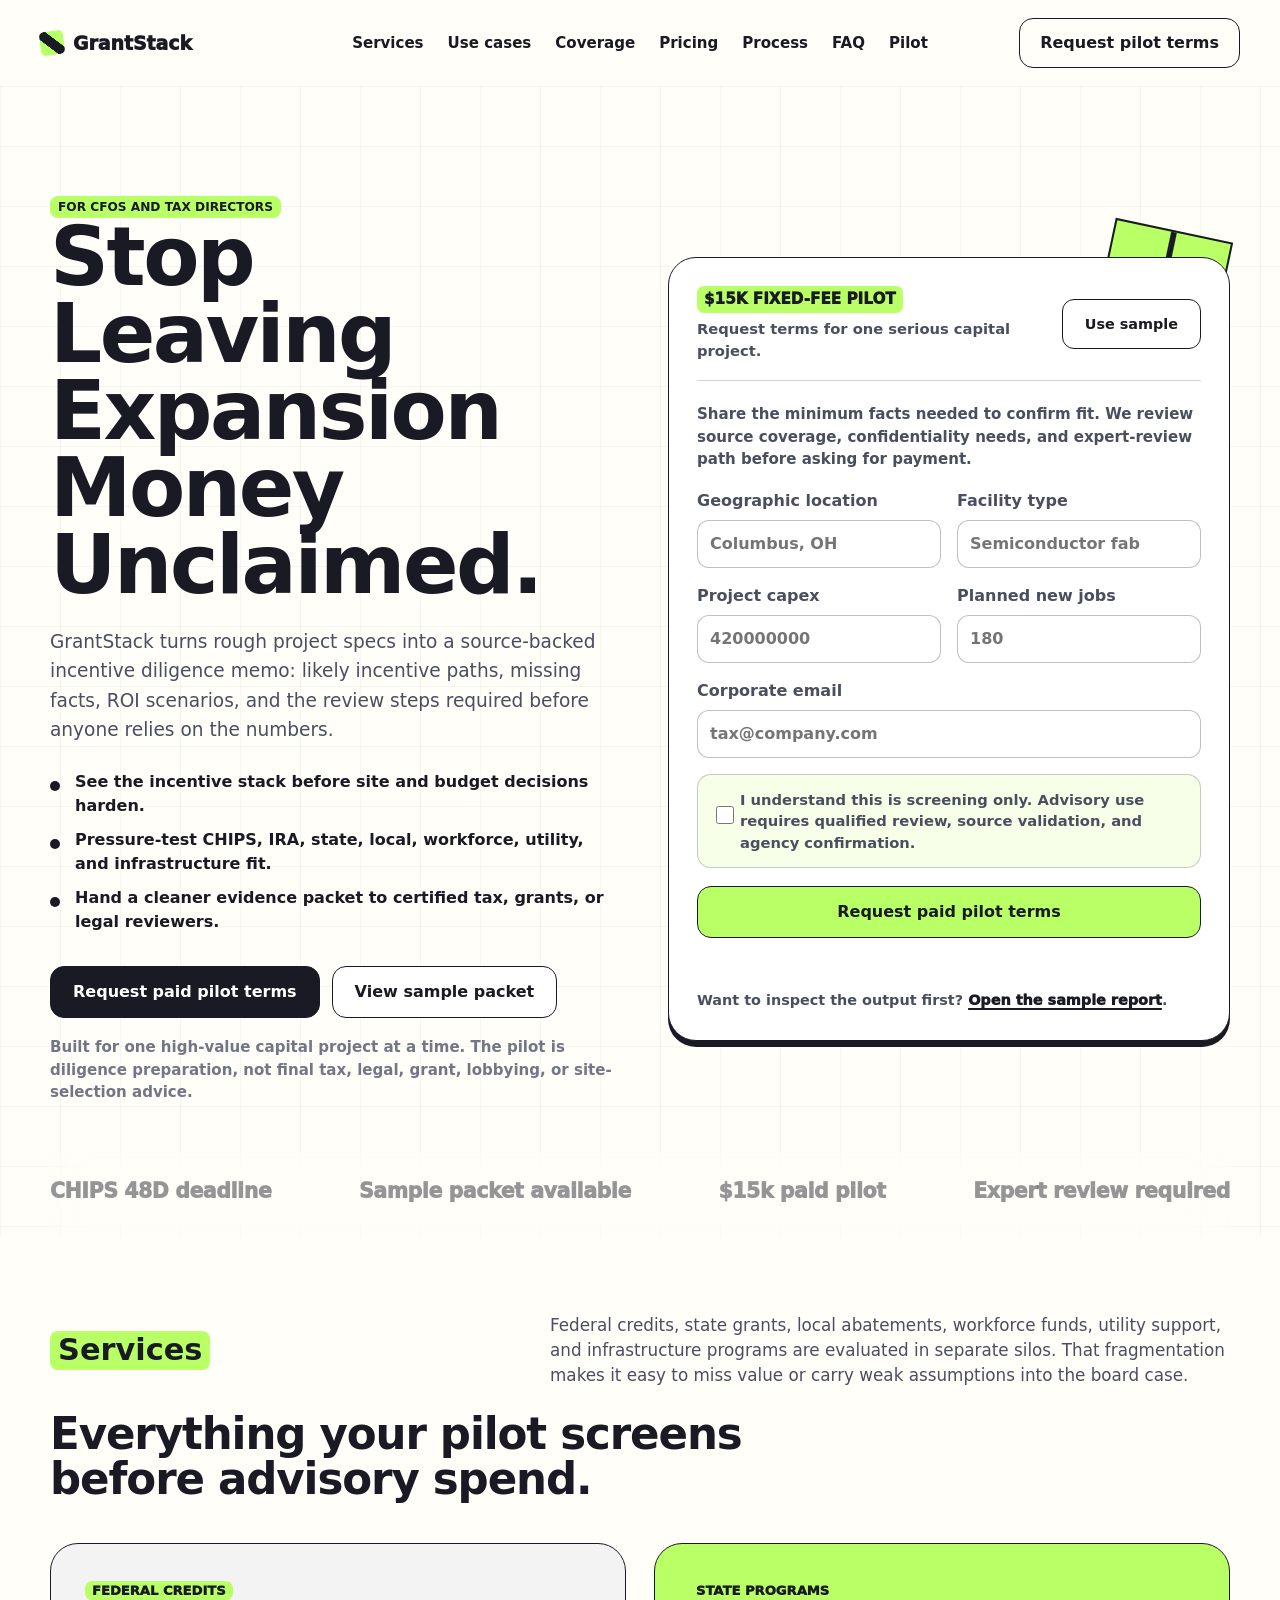
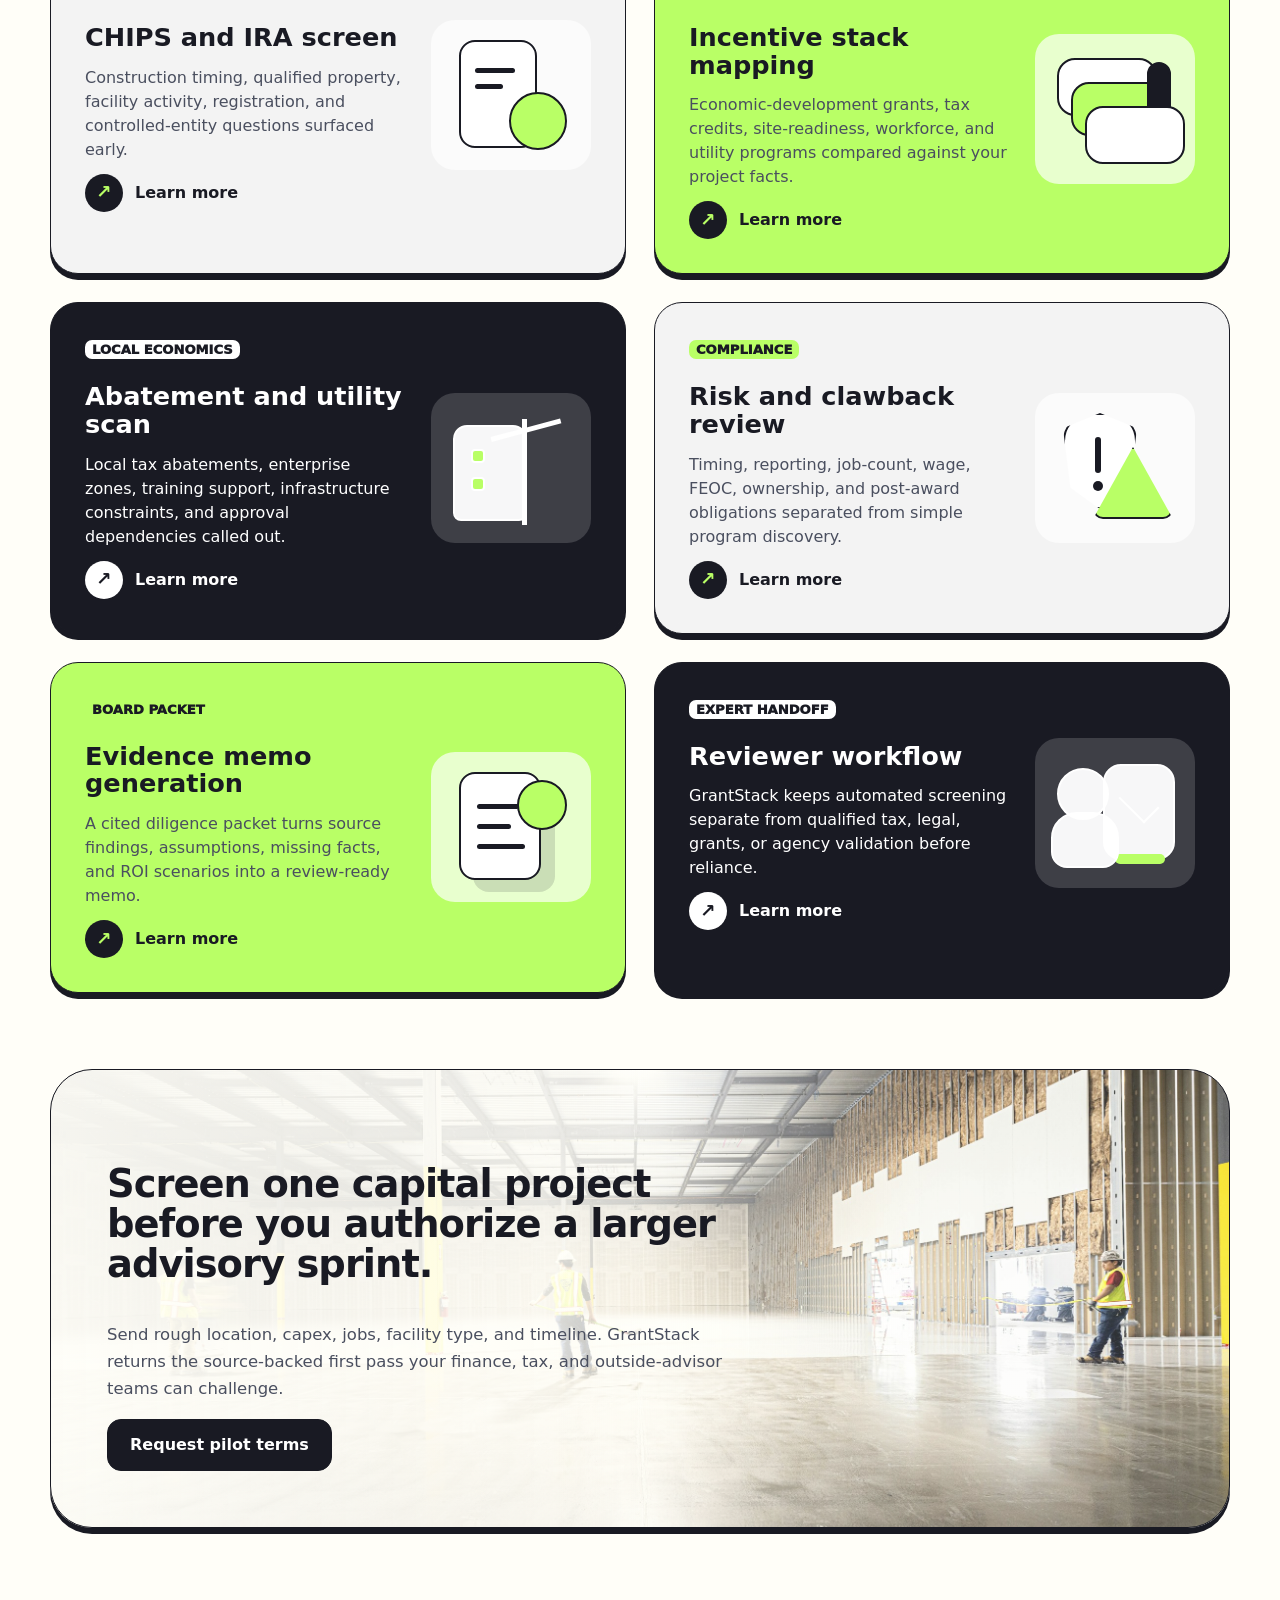
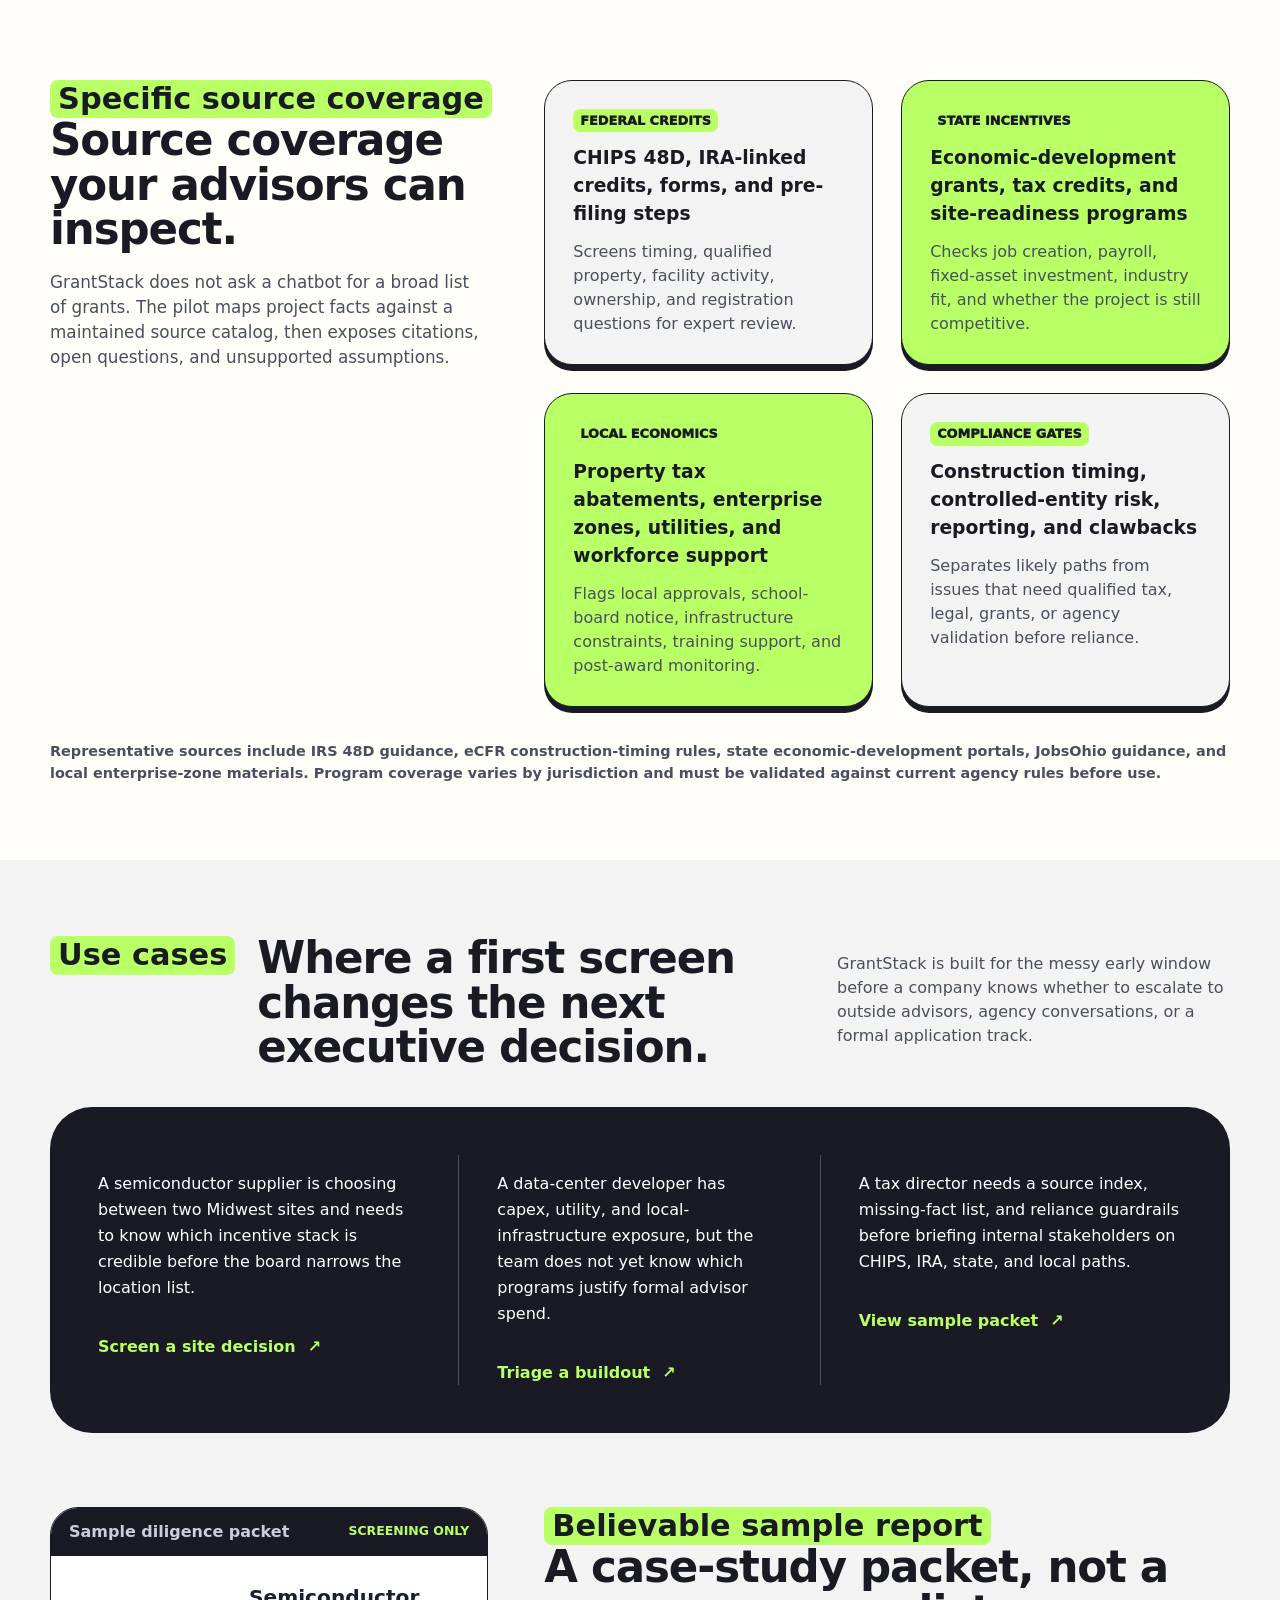
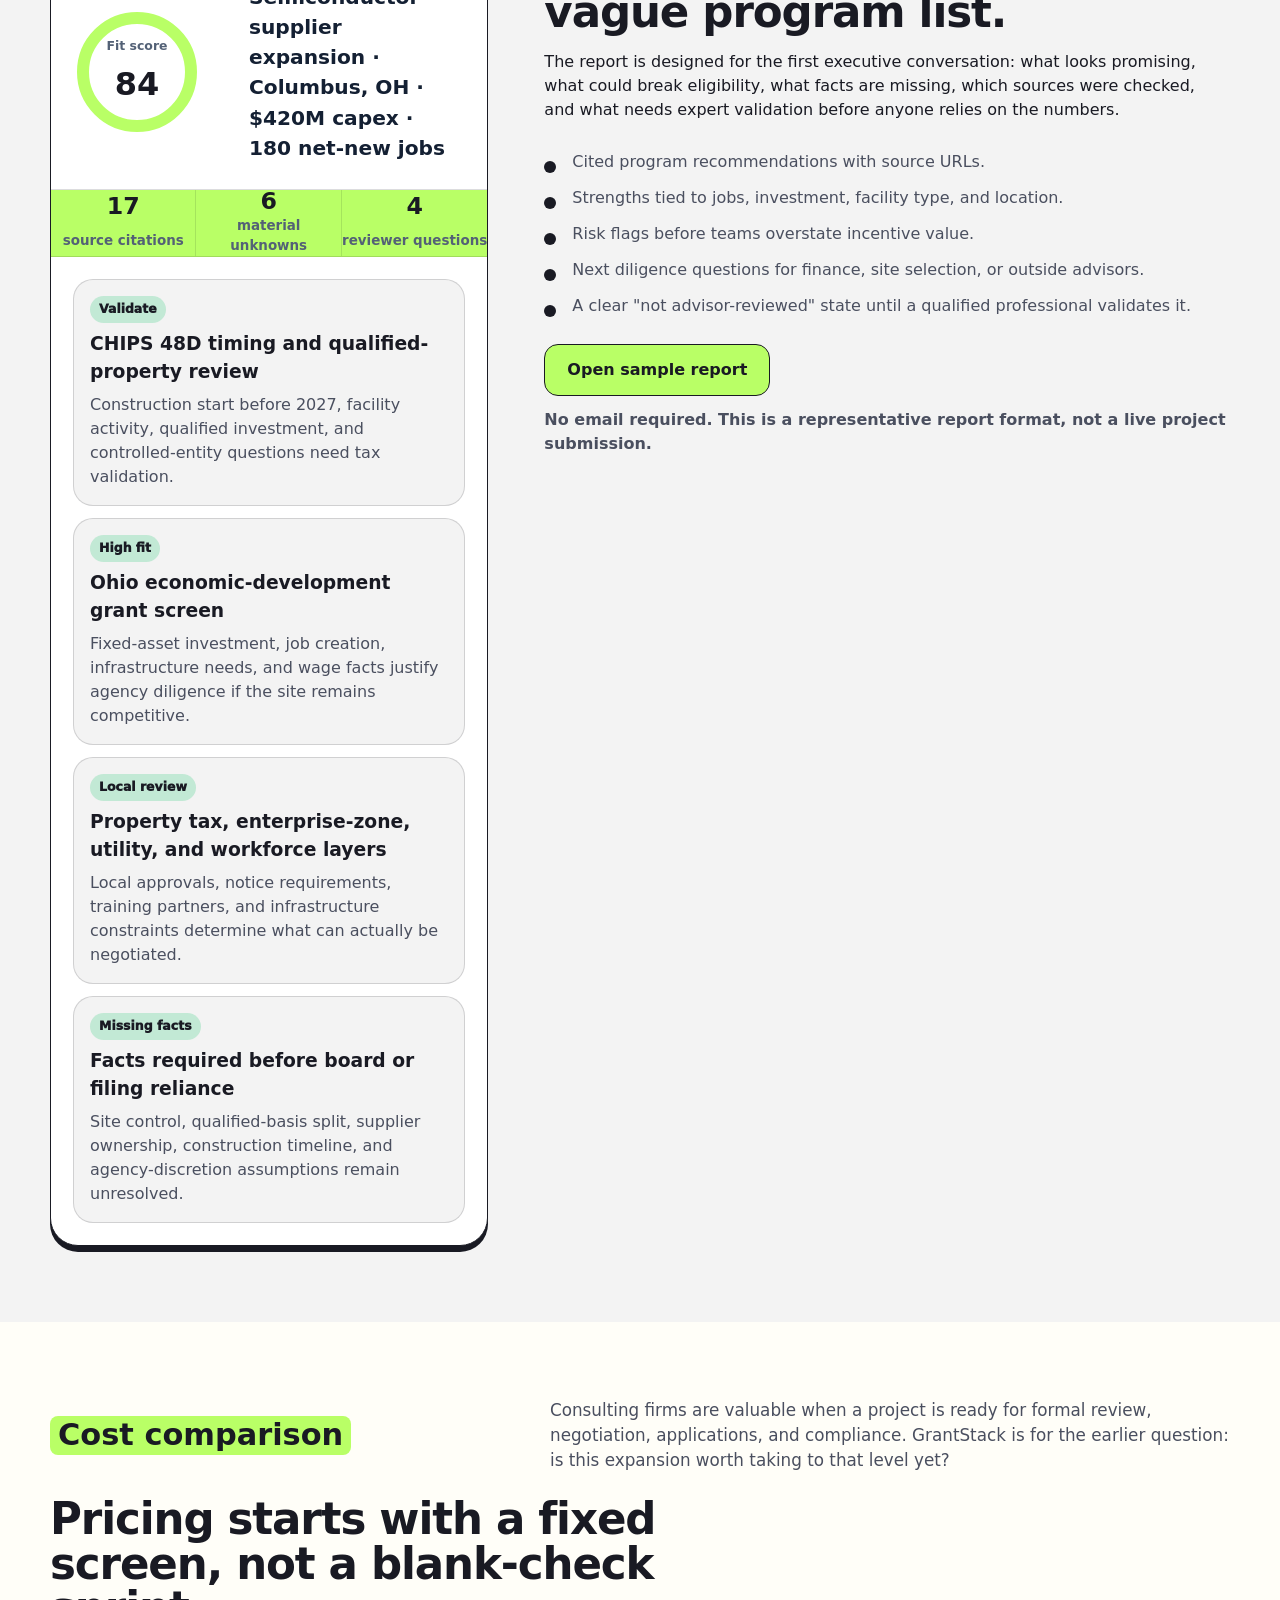
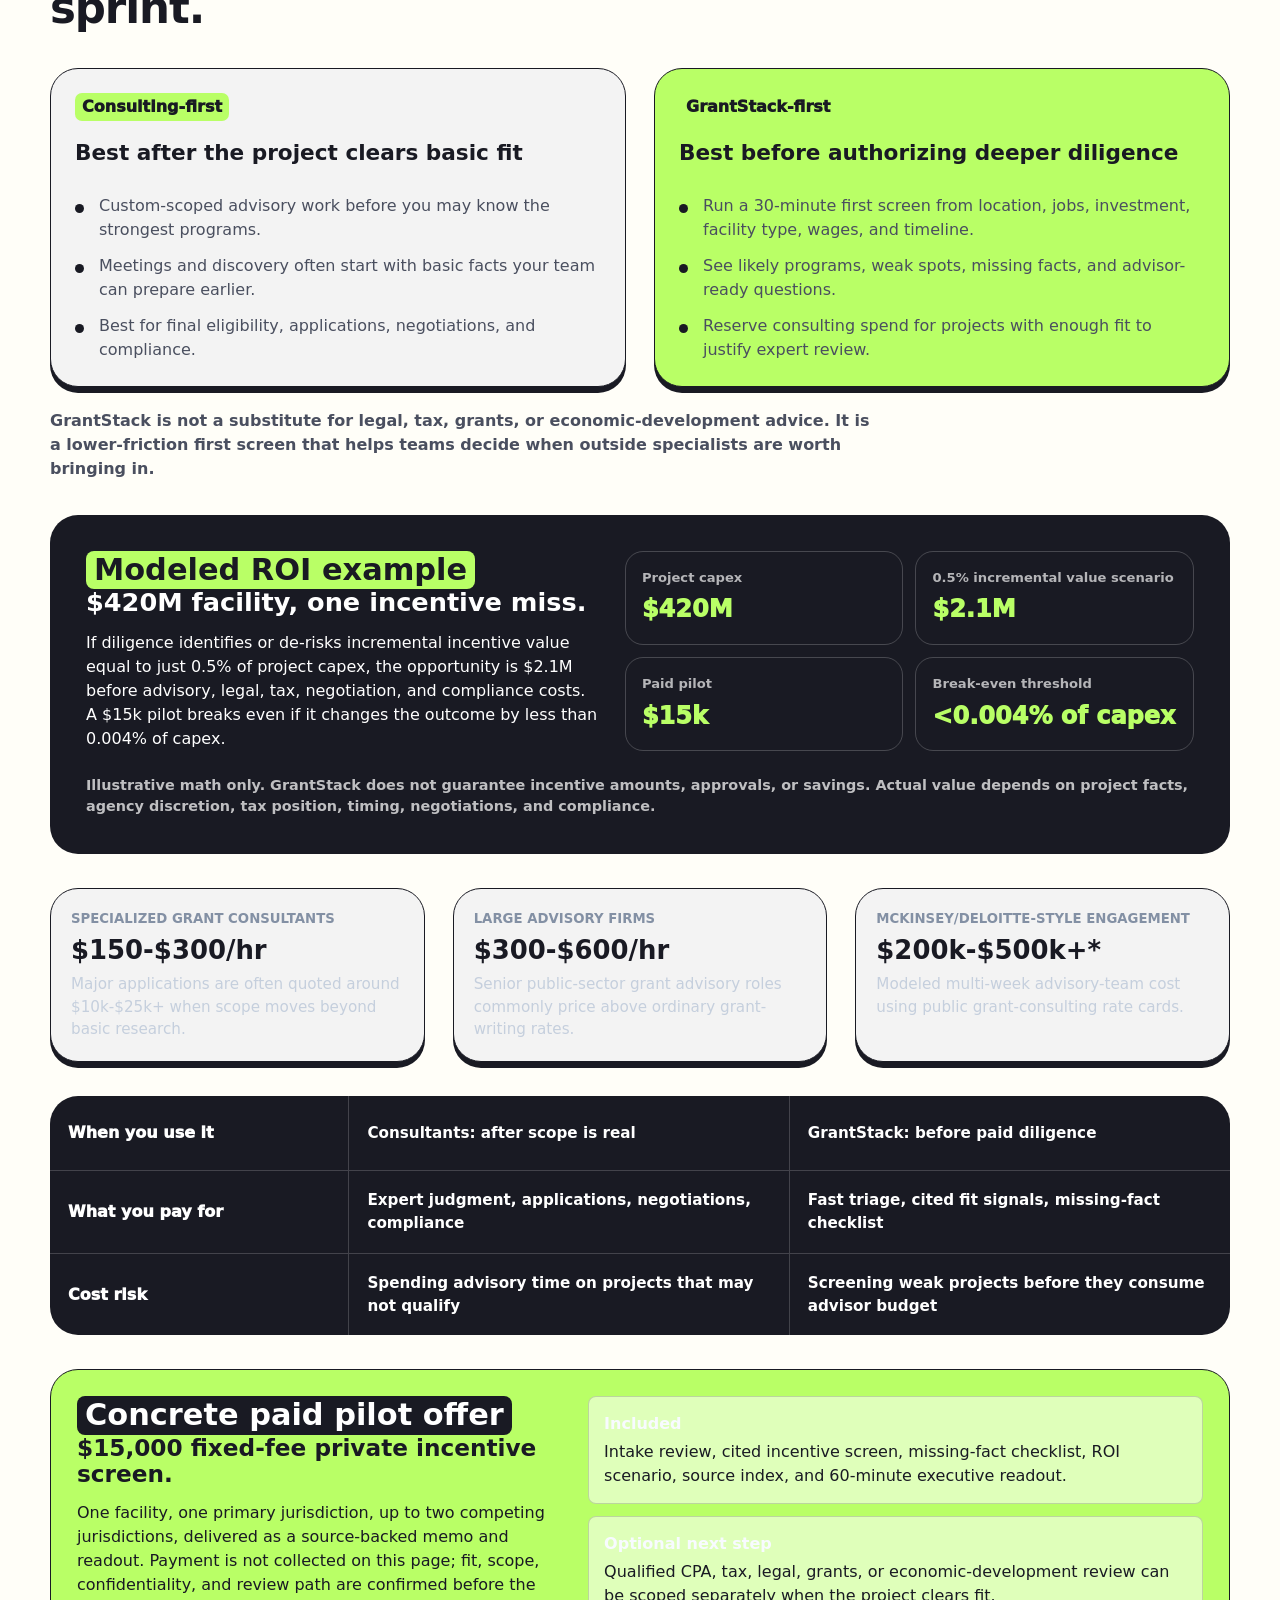
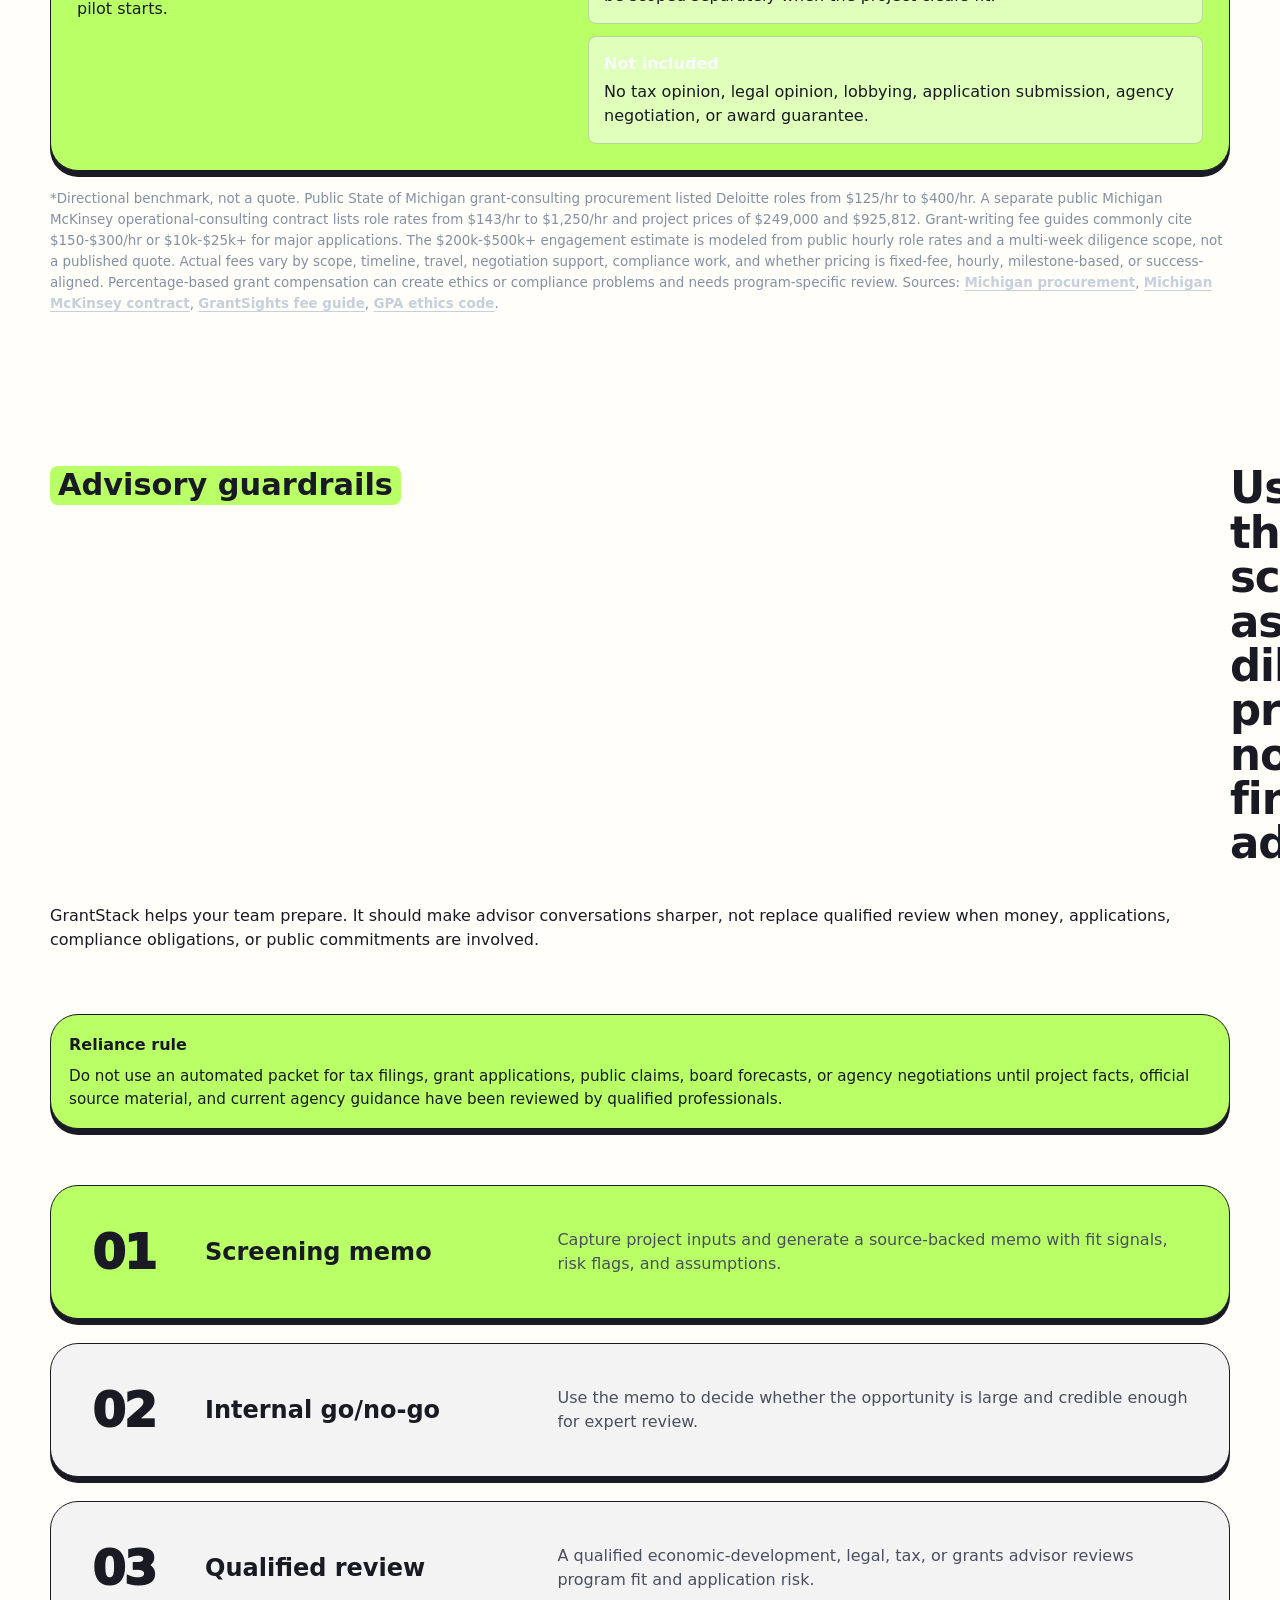
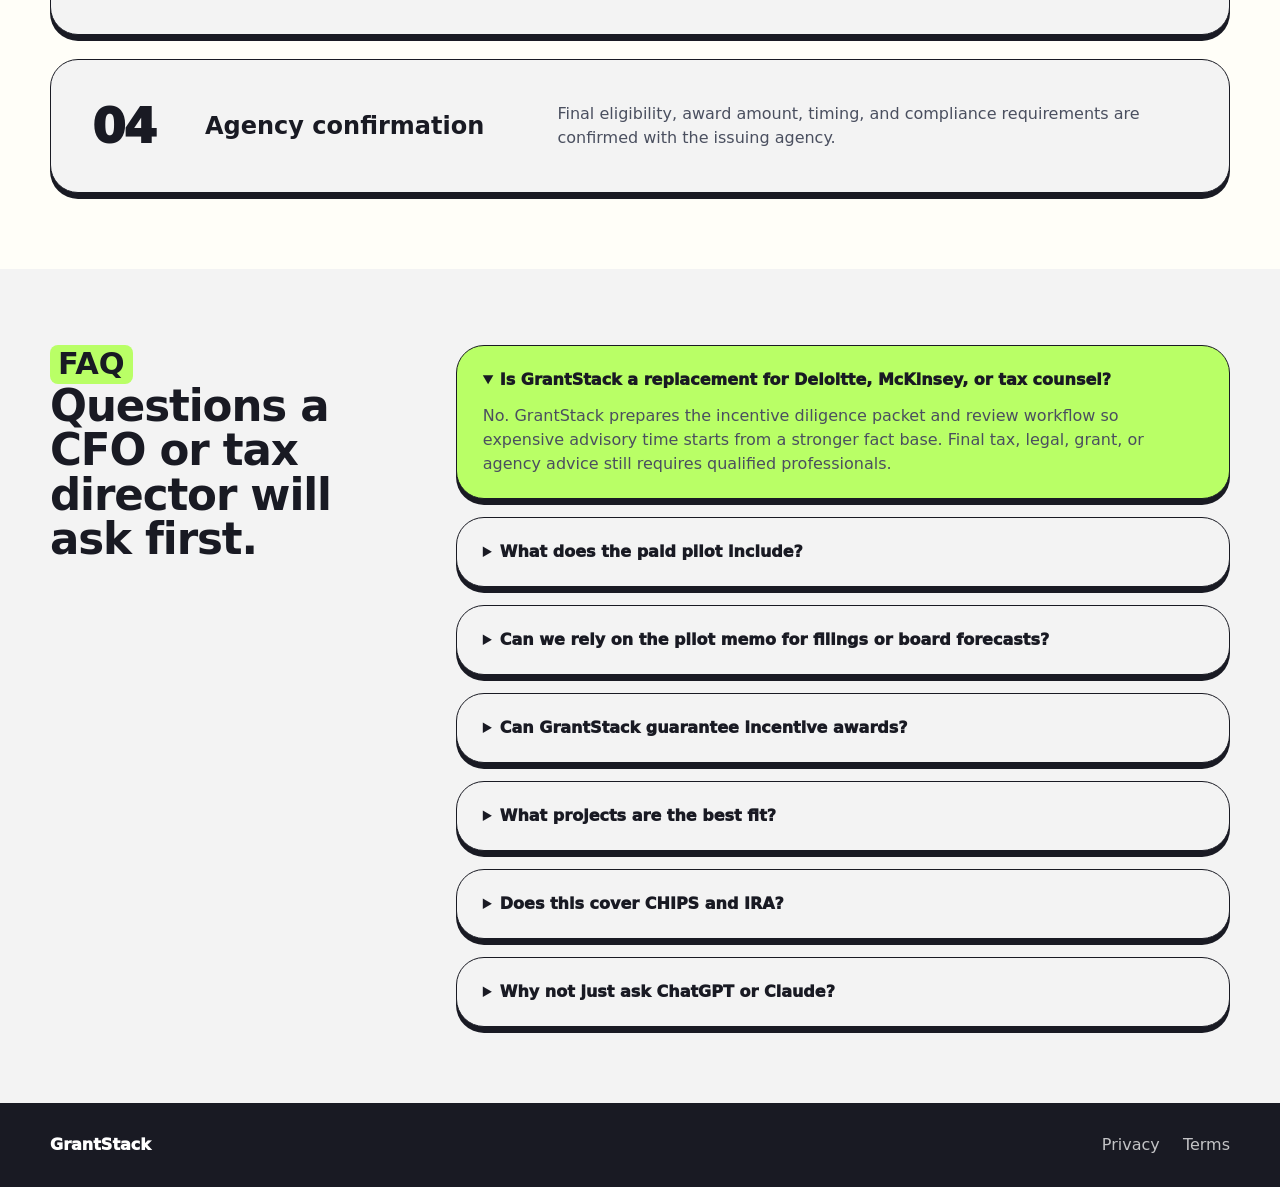
==== commit e2d3f9e7: "Use facility photo in landing CTA" ====
--- a/grantstack-landing/index.html
+++ b/grantstack-landing/index.html
@@ -214,9 +214,6 @@
               </p>
               <a class="button button-primary" href="#intake" data-analytics-event="cta_click" data-analytics-label="services_make_happen">Request pilot terms</a>
             </div>
-            <div class="proposal-art" aria-hidden="true">
-              <span></span><span></span><span></span><span></span>
-            </div>
           </div>
         </div>
       </section>
--- a/grantstack-landing/styles.css
+++ b/grantstack-landing/styles.css
@@ -3760,14 +3760,24 @@
 }
 
 .landing-positivus .make-happen-card {
-  display: grid;
-  grid-template-columns: minmax(0, 0.72fr) minmax(240px, 0.28fr);
-  gap: 36px;
-  align-items: center;
+  position: relative;
+  isolation: isolate;
+  min-height: 430px;
+  display: flex;
+  align-items: flex-end;
   margin-top: 76px;
-  padding: 48px 56px;
+  overflow: hidden;
+  border: 1.5px solid var(--pos-line);
   border-radius: 42px;
-  background: var(--pos-card);
+  padding: 56px;
+  background:
+    linear-gradient(90deg, rgba(255, 254, 248, 0.96) 0%, rgba(255, 254, 248, 0.88) 42%, rgba(255, 254, 248, 0.18) 74%),
+    url("assets/hero-industrial-floor.jpg") center / cover;
+  box-shadow: 0 6px 0 var(--pos-ink);
+}
+
+.landing-positivus .make-happen-card > div {
+  max-width: 650px;
 }
 
 .landing-positivus .make-happen-card h3 {
@@ -3782,53 +3792,6 @@
   color: var(--pos-soft);
   font-size: 1.03rem;
   line-height: 1.62;
-}
-
-.landing-positivus .proposal-art {
-  position: relative;
-  min-height: 220px;
-}
-
-.landing-positivus .proposal-art span {
-  position: absolute;
-  display: block;
-  border: 2px solid var(--pos-ink);
-  background: var(--pos-lime);
-}
-
-.landing-positivus .proposal-art span:nth-child(1) {
-  inset: 38px 46px auto auto;
-  width: 150px;
-  height: 92px;
-  border-radius: 30px;
-  transform: rotate(-8deg);
-}
-
-.landing-positivus .proposal-art span:nth-child(2) {
-  right: 10px;
-  bottom: 20px;
-  width: 118px;
-  height: 118px;
-  border-radius: 50%;
-  background: var(--pos-white);
-}
-
-.landing-positivus .proposal-art span:nth-child(3) {
-  left: 26px;
-  top: 24px;
-  width: 74px;
-  height: 74px;
-  border-radius: 22px;
-  background: var(--pos-ink);
-}
-
-.landing-positivus .proposal-art span:nth-child(4) {
-  left: 76px;
-  bottom: 28px;
-  width: 112px;
-  height: 36px;
-  border-radius: 999px;
-  background: var(--pos-lime);
 }
 
 .landing-positivus .pas-grid p,
@@ -4396,8 +4359,11 @@
     padding: 28px;
   }
 
-  .landing-positivus .proposal-art {
-    display: none;
+  .landing-positivus .make-happen-card {
+    min-height: 460px;
+    background:
+      linear-gradient(180deg, rgba(255, 254, 248, 0.96) 0%, rgba(255, 254, 248, 0.88) 48%, rgba(255, 254, 248, 0.22) 100%),
+      url("assets/hero-industrial-floor.jpg") center / cover;
   }
 
   .landing-positivus .score-row,
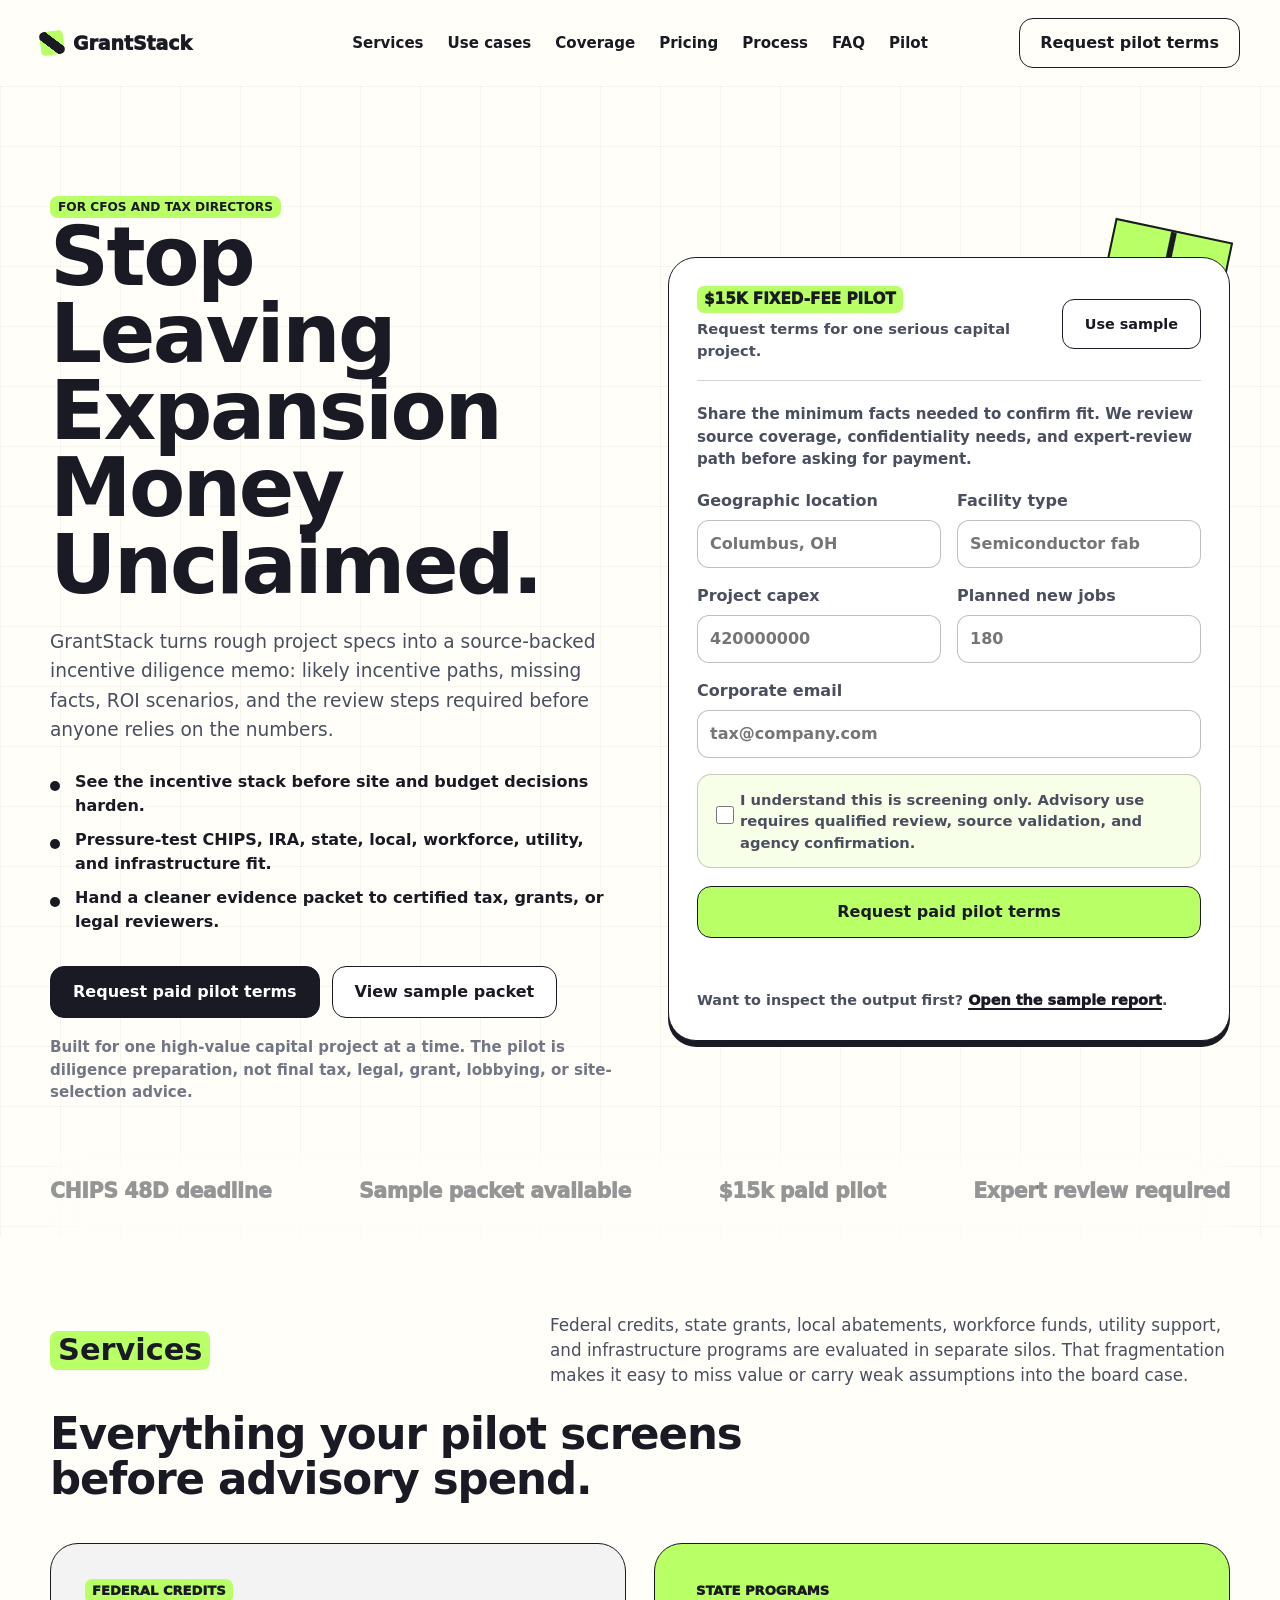
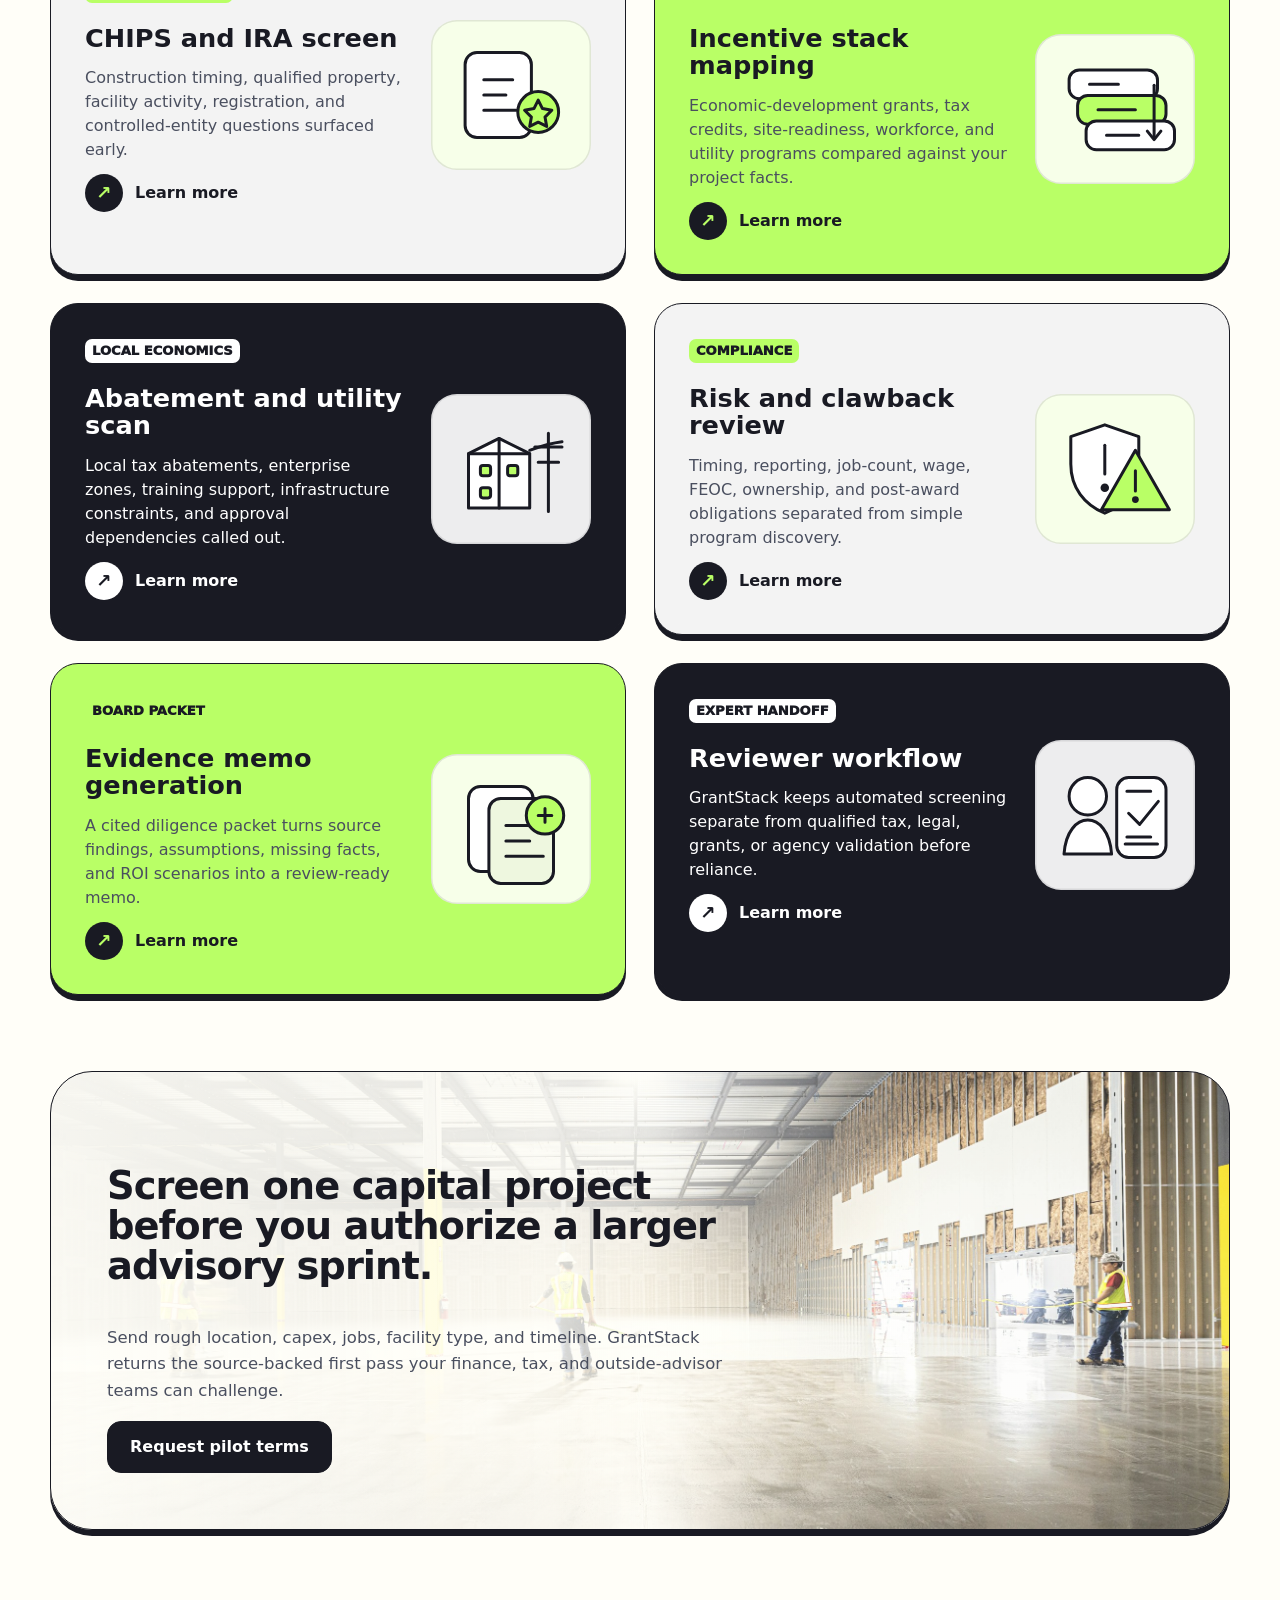
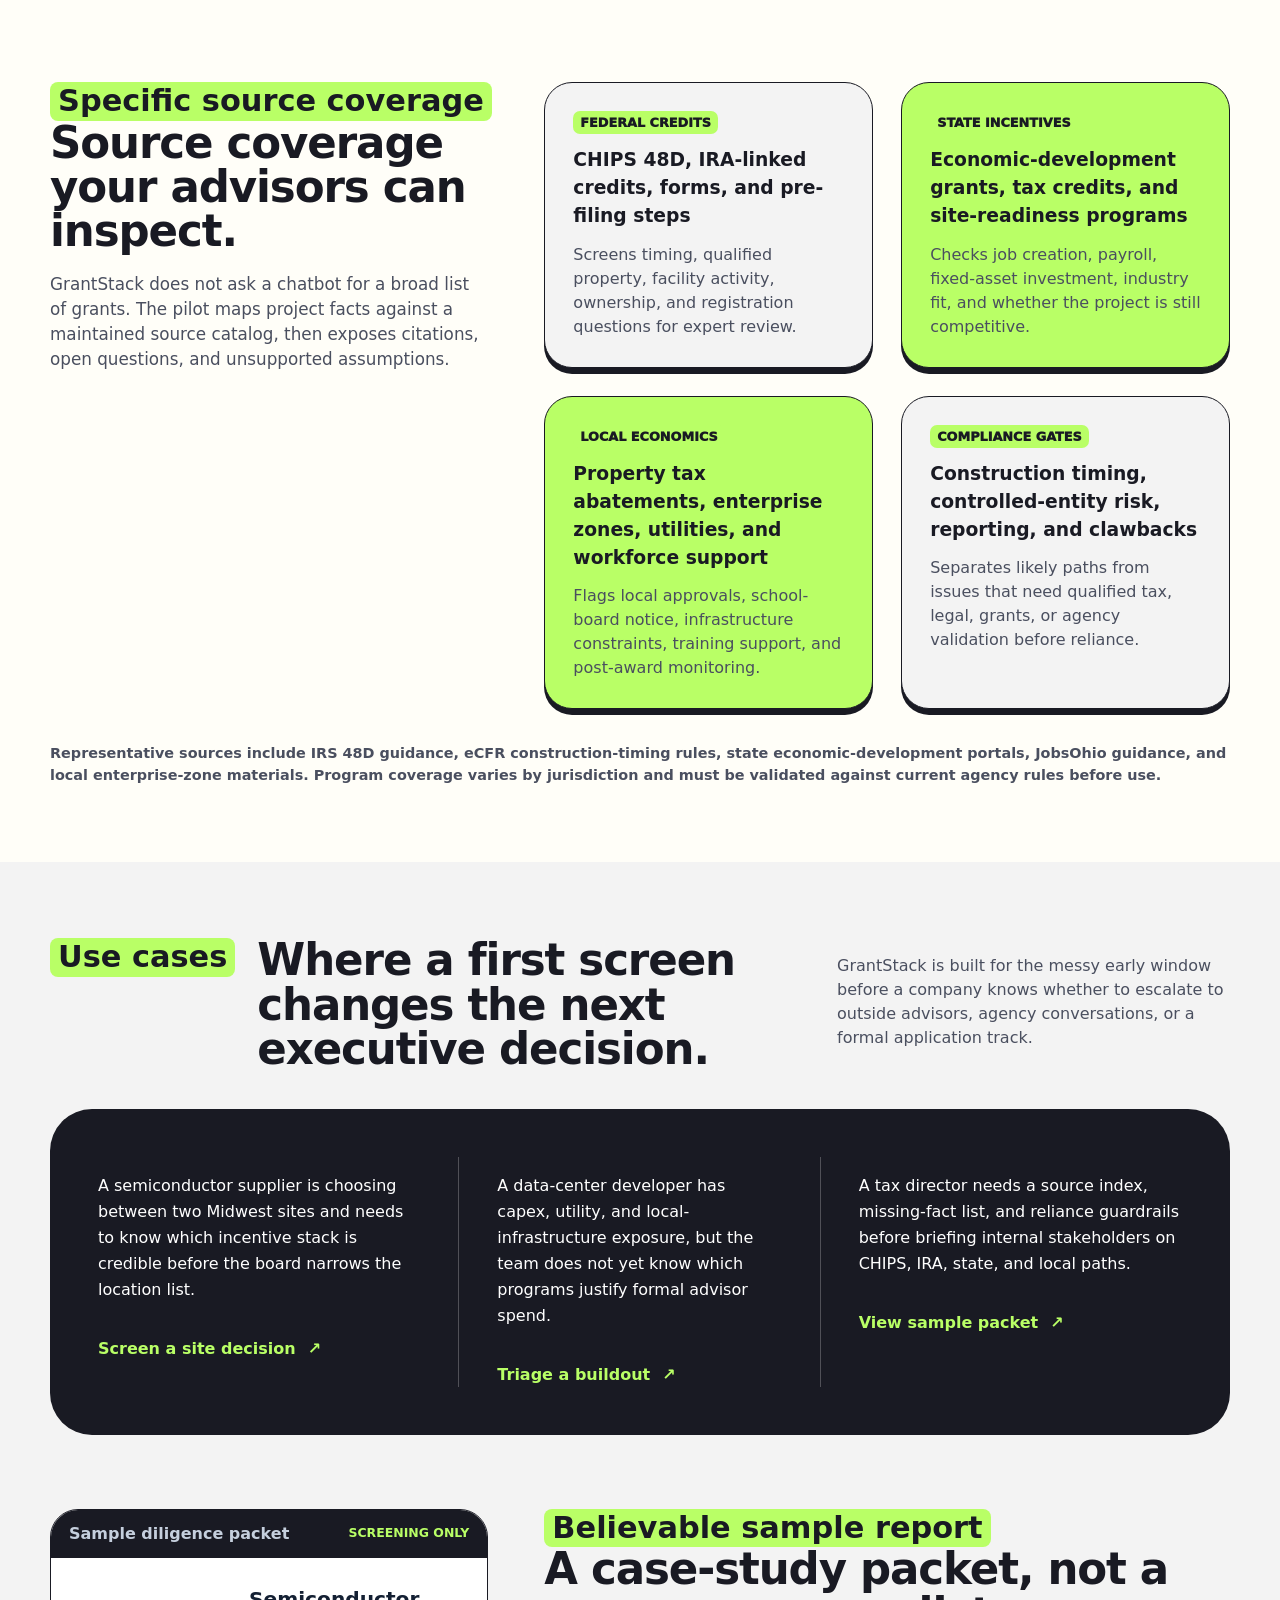
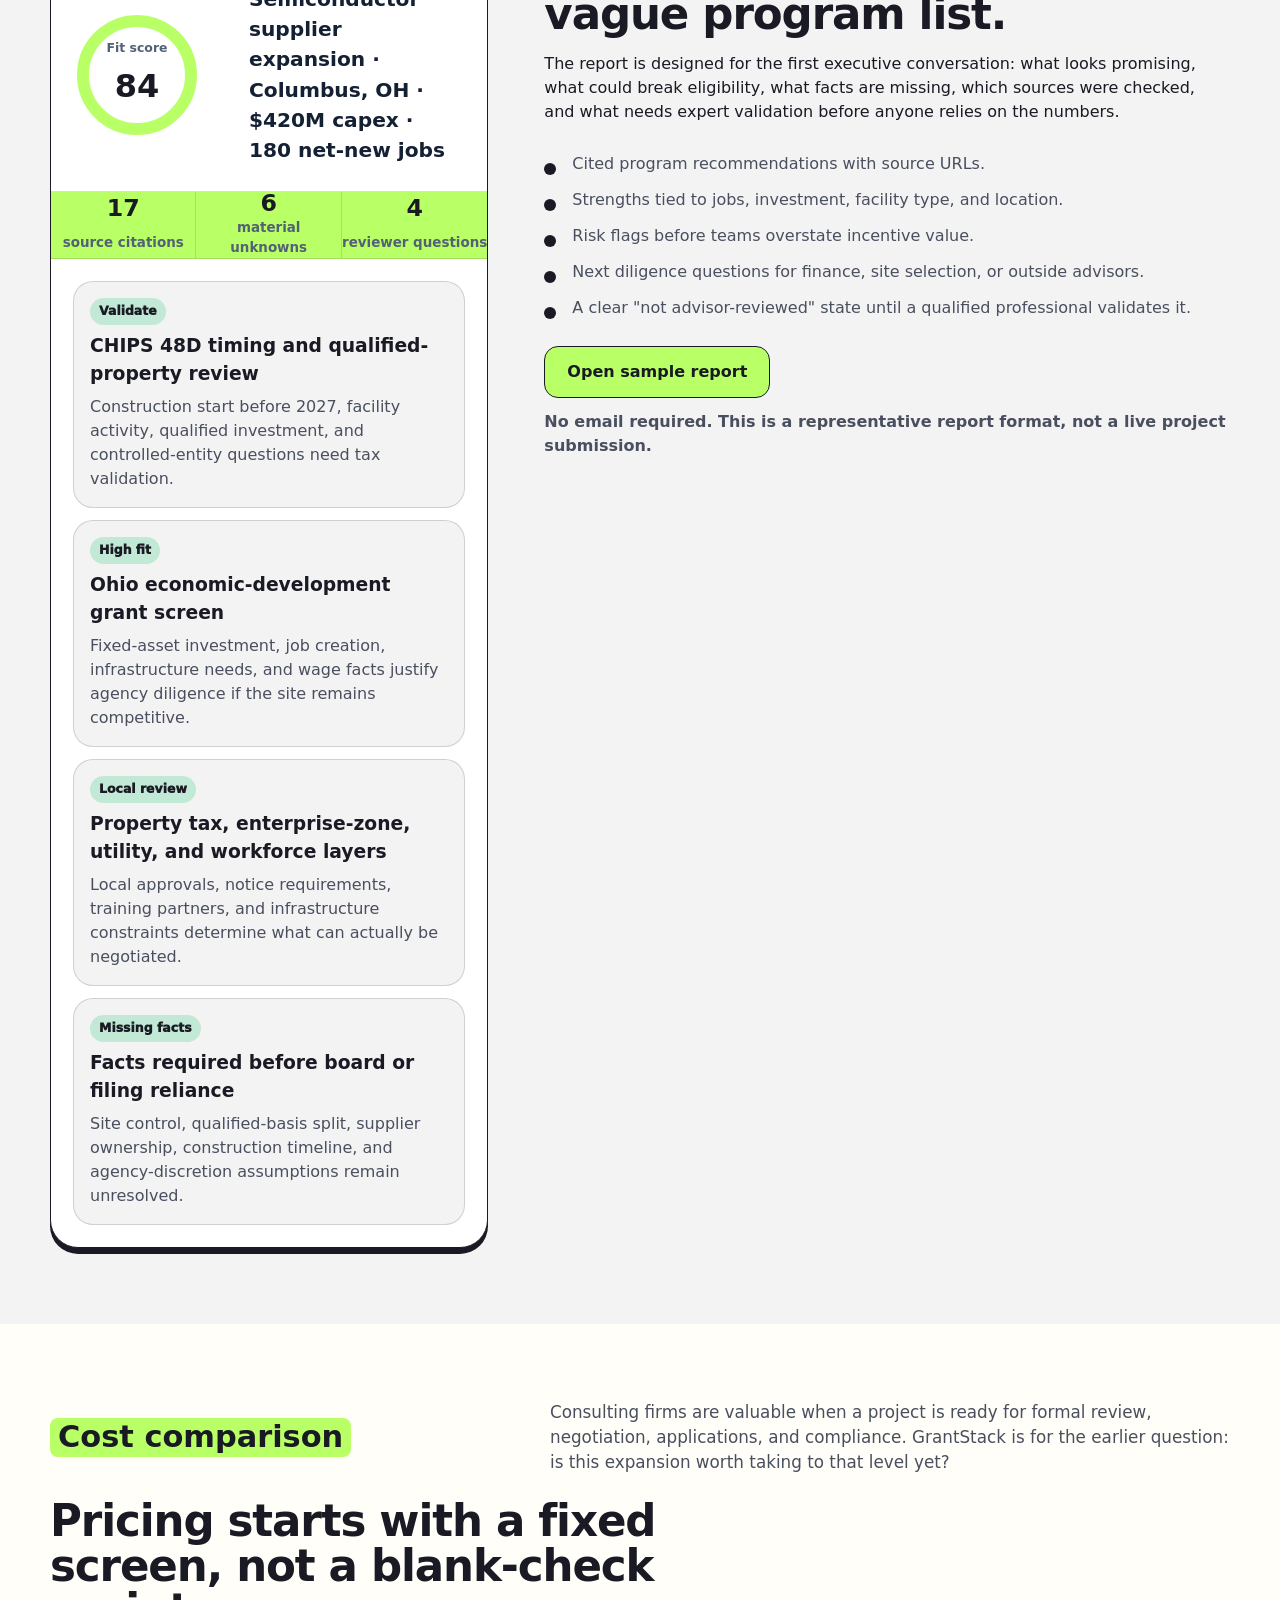
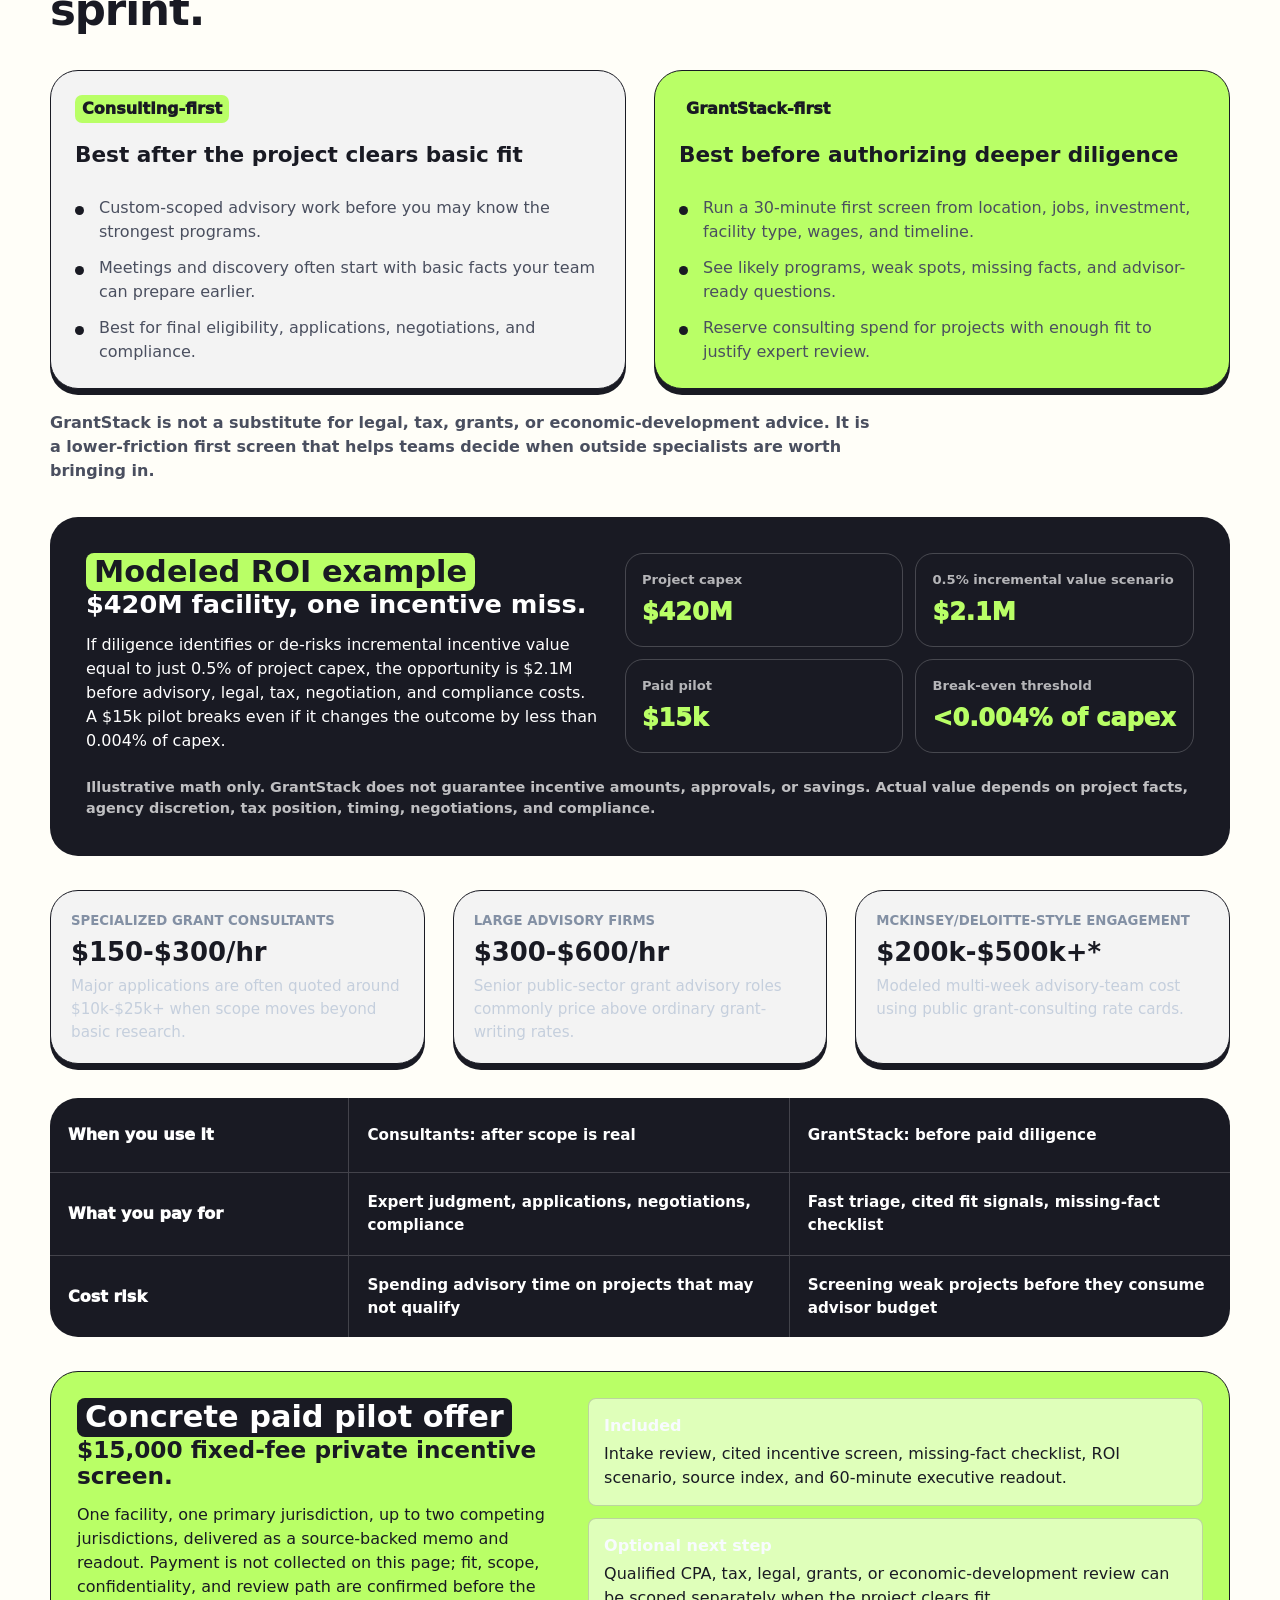
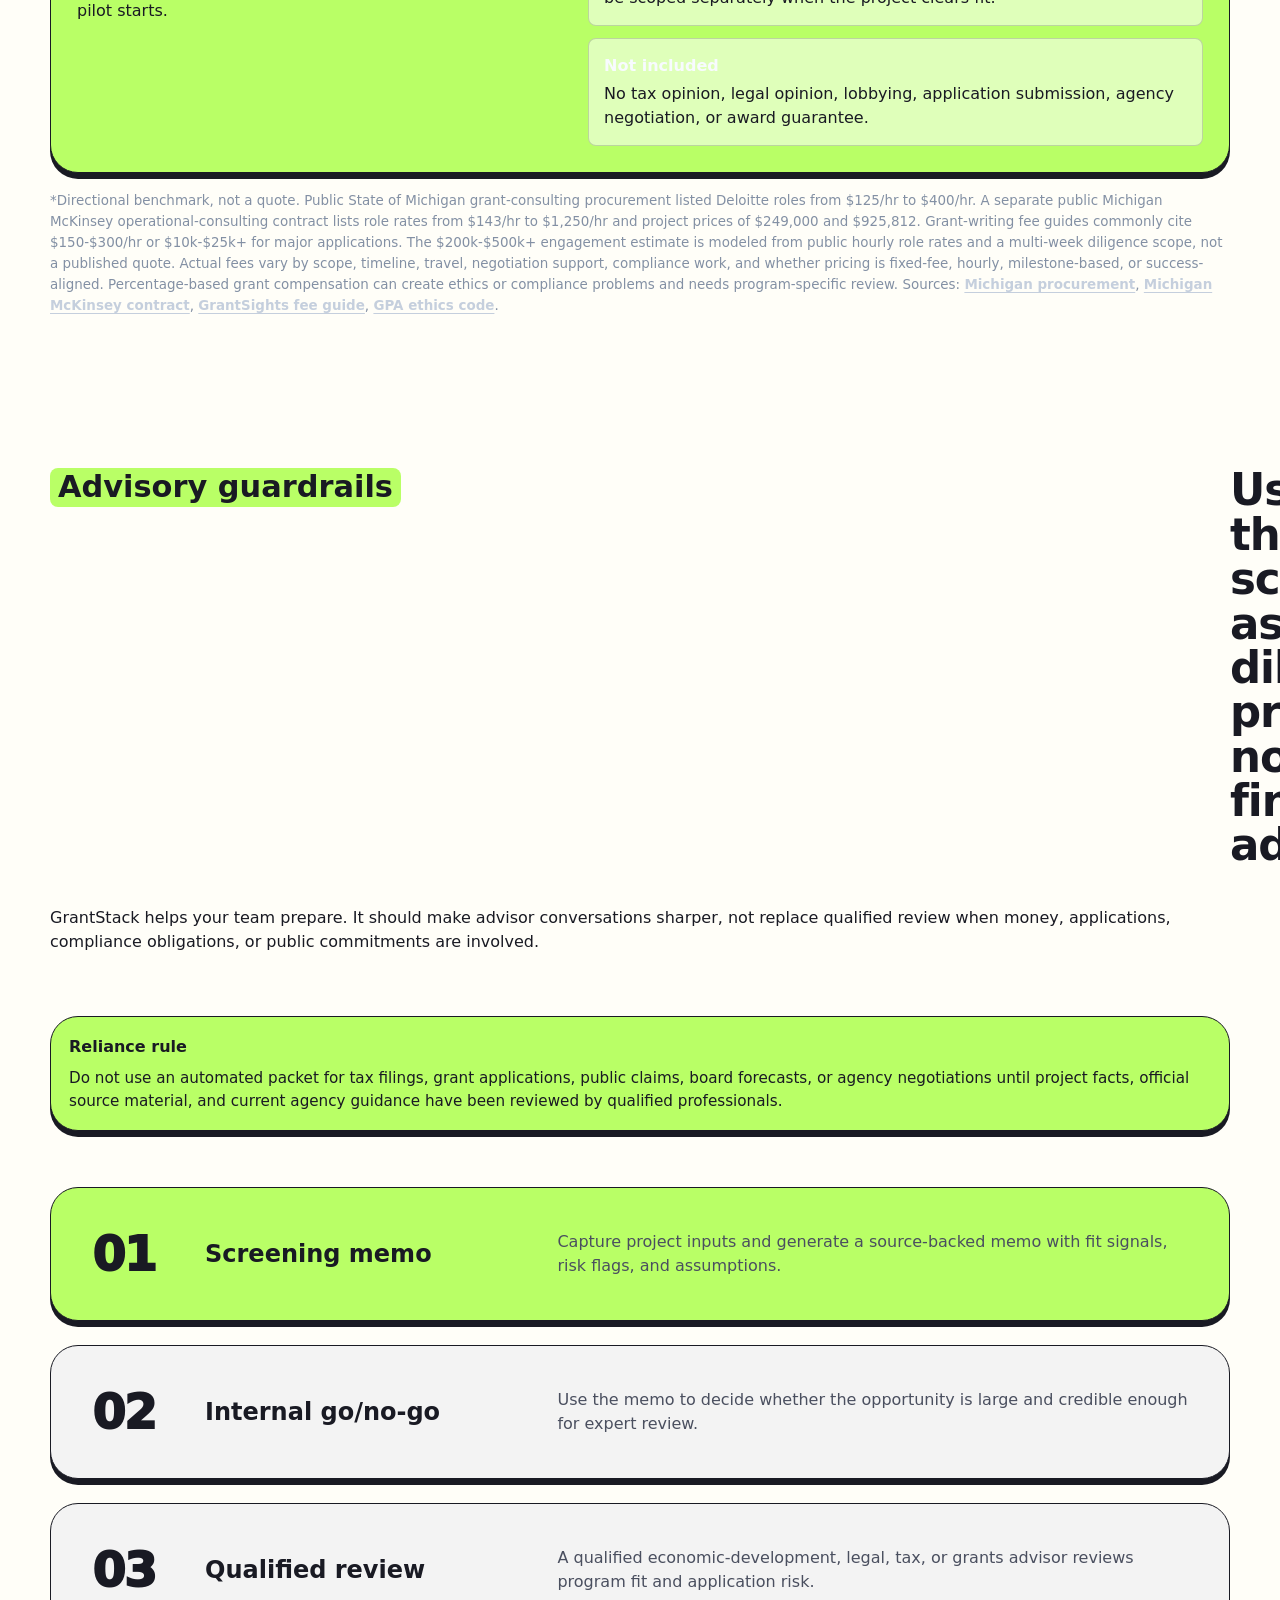
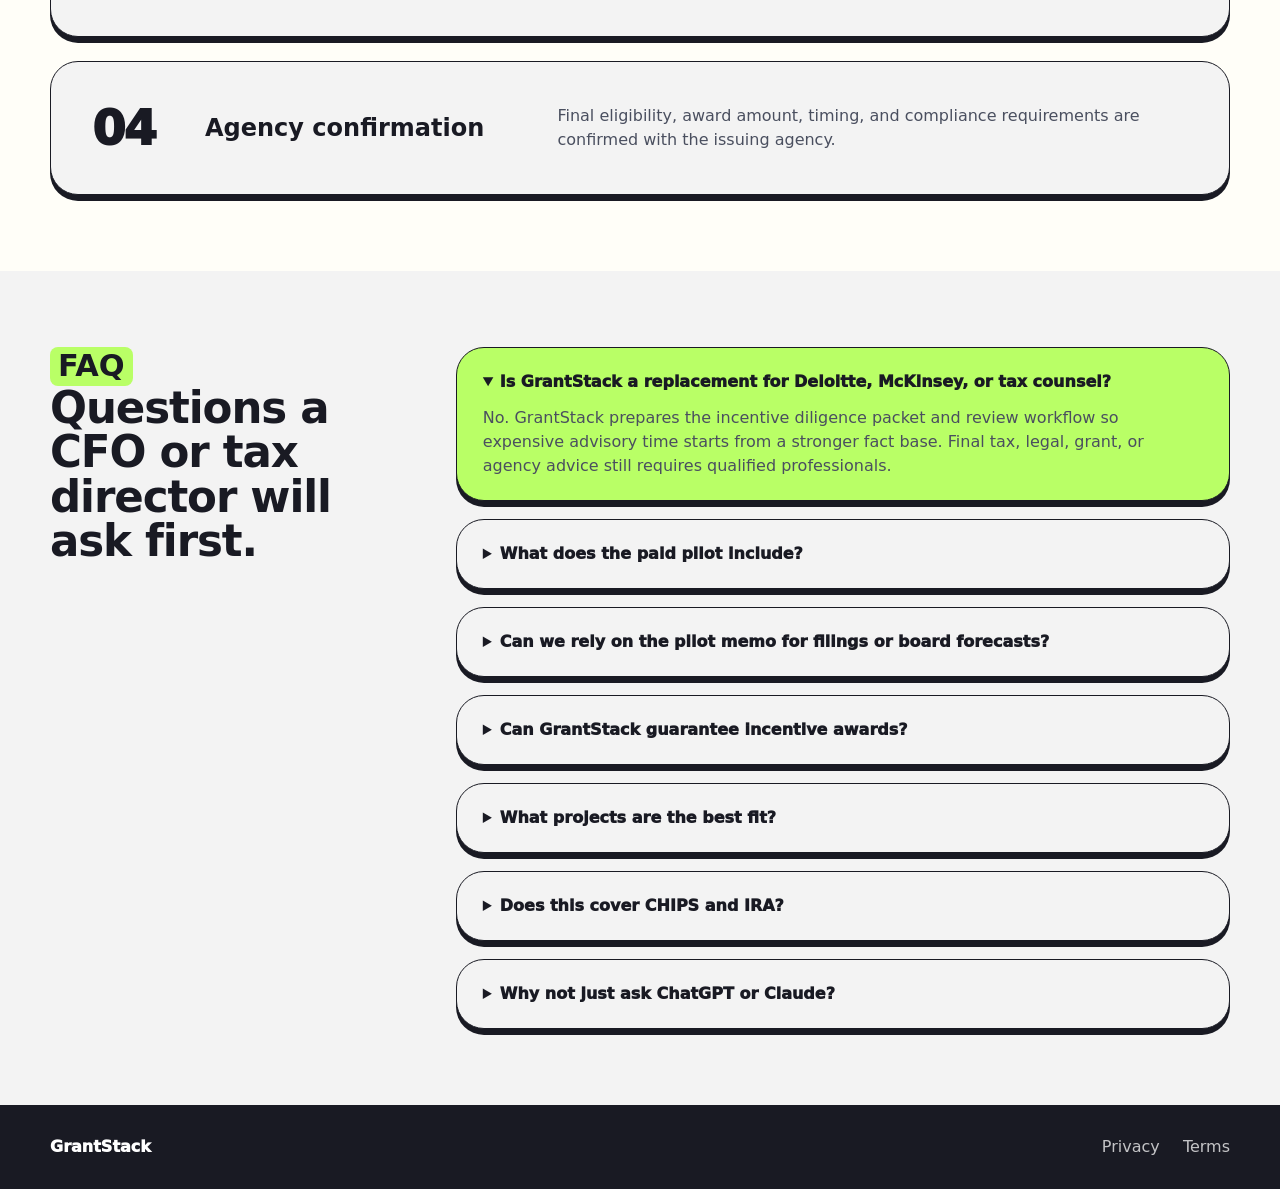
==== commit f5fa1ea6: "Improve landing service card illustrations" ====
--- a/grantstack-landing/index.html
+++ b/grantstack-landing/index.html
@@ -9,7 +9,7 @@
     />
     <title>GrantStack | Incentive Diligence for Capital Projects</title>
     <link rel="icon" href="favicon.svg" type="image/svg+xml" />
-    <link rel="stylesheet" href="styles.css" />
+    <link rel="stylesheet" href="styles.css?v=service-art-20260524" />
   </head>
   <body class="landing-positivus">
     <header class="site-header" aria-label="Primary navigation">
@@ -145,8 +145,13 @@
                 <p>Construction timing, qualified property, facility activity, registration, and controlled-entity questions surfaced early.</p>
                 <a class="learn-link" href="#coverage">Learn more</a>
               </div>
-              <div class="service-art service-art-federal" aria-hidden="true">
-                <i></i><i></i><i></i>
+              <div class="service-art service-art-svg service-art-federal" aria-hidden="true">
+                <svg viewBox="0 0 160 140" focusable="false">
+                  <rect class="art-paper" x="26" y="20" width="78" height="100" rx="14" />
+                  <path d="M48 52h34M48 70h26M48 88h38" />
+                  <circle class="art-fill" cx="112" cy="90" r="24" />
+                  <path d="m112 76 5 10 11 2-8 8 2 11-10-5-10 5 2-11-8-8 11-2Z" />
+                </svg>
               </div>
             </article>
             <article>
@@ -156,8 +161,15 @@
                 <p>Economic-development grants, tax credits, site-readiness, workforce, and utility programs compared against your project facts.</p>
                 <a class="learn-link" href="#coverage">Learn more</a>
               </div>
-              <div class="service-art service-art-stack" aria-hidden="true">
-                <i></i><i></i><i></i>
+              <div class="service-art service-art-svg service-art-stack" aria-hidden="true">
+                <svg viewBox="0 0 160 140" focusable="false">
+                  <rect class="art-paper" x="26" y="24" width="104" height="34" rx="12" />
+                  <rect class="art-fill" x="36" y="54" width="104" height="34" rx="12" />
+                  <rect class="art-paper" x="46" y="84" width="104" height="34" rx="12" />
+                  <path d="M50 41h34M60 71h44M70 101h38" />
+                  <path d="M126 42v62" />
+                  <path d="m118 96 8 10 8-10" />
+                </svg>
               </div>
             </article>
             <article>
@@ -167,8 +179,16 @@
                 <p>Local tax abatements, enterprise zones, training support, infrastructure constraints, and approval dependencies called out.</p>
                 <a class="learn-link" href="#coverage">Learn more</a>
               </div>
-              <div class="service-art service-art-local" aria-hidden="true">
-                <i></i><i></i><i></i>
+              <div class="service-art service-art-svg service-art-local" aria-hidden="true">
+                <svg viewBox="0 0 160 140" focusable="false">
+                  <path class="art-paper" d="M30 116V52l36-18 36 18v64Z" />
+                  <path d="M30 52h72M66 34v82" />
+                  <rect class="art-fill" x="44" y="66" width="12" height="12" rx="3" />
+                  <rect class="art-fill" x="76" y="66" width="12" height="12" rx="3" />
+                  <rect class="art-fill" x="44" y="92" width="12" height="12" rx="3" />
+                  <path d="M124 28v92M108 44h32M112 62h24" />
+                  <path d="M102 48c14-5 22-8 38-10" />
+                </svg>
               </div>
             </article>
             <article>
@@ -178,8 +198,15 @@
                 <p>Timing, reporting, job-count, wage, FEOC, ownership, and post-award obligations separated from simple program discovery.</p>
                 <a class="learn-link" href="#review">Learn more</a>
               </div>
-              <div class="service-art service-art-risk" aria-hidden="true">
-                <i></i><i></i><i></i>
+              <div class="service-art service-art-svg service-art-risk" aria-hidden="true">
+                <svg viewBox="0 0 160 140" focusable="false">
+                  <path class="art-paper" d="M68 18 108 32v32c0 28-16 48-40 58-24-10-40-30-40-58V32Z" />
+                  <path d="M68 42v34" />
+                  <circle cx="68" cy="92" r="5" />
+                  <path class="art-fill" d="M104 48 144 118H64Z" />
+                  <path d="M104 72v24" />
+                  <circle cx="104" cy="106" r="4" />
+                </svg>
               </div>
             </article>
             <article>
@@ -189,8 +216,14 @@
                 <p>A cited diligence packet turns source findings, assumptions, missing facts, and ROI scenarios into a review-ready memo.</p>
                 <a class="learn-link" href="#output">Learn more</a>
               </div>
-              <div class="service-art service-art-memo" aria-hidden="true">
-                <i></i><i></i><i></i>
+              <div class="service-art service-art-svg service-art-memo" aria-hidden="true">
+                <svg viewBox="0 0 160 140" focusable="false">
+                  <rect class="art-paper" x="30" y="20" width="76" height="100" rx="14" />
+                  <rect class="art-paper muted-paper" x="54" y="34" width="76" height="100" rx="14" />
+                  <path d="M74 66h36M74 84h28M74 102h44" />
+                  <circle class="art-fill" cx="120" cy="54" r="22" />
+                  <path d="M112 54h16M120 46v16" />
+                </svg>
               </div>
             </article>
             <article>
@@ -200,8 +233,15 @@
                 <p>GrantStack keeps automated screening separate from qualified tax, legal, grants, or agency validation before reliance.</p>
                 <a class="learn-link" href="#review">Learn more</a>
               </div>
-              <div class="service-art service-art-review" aria-hidden="true">
-                <i></i><i></i><i></i>
+              <div class="service-art service-art-svg service-art-review" aria-hidden="true">
+                <svg viewBox="0 0 160 140" focusable="false">
+                  <circle class="art-paper" cx="48" cy="48" r="22" />
+                  <path class="art-paper" d="M20 116c2-27 15-40 28-40s26 13 28 40Z" />
+                  <rect class="art-paper" x="82" y="26" width="58" height="94" rx="14" />
+                  <path d="m96 68 13 13 22-27" />
+                  <path class="art-fill" d="M92 104h38" />
+                  <path d="M94 42h28M94 96h28" />
+                </svg>
               </div>
             </article>
           </div>
--- a/grantstack-landing/styles.css
+++ b/grantstack-landing/styles.css
@@ -3405,6 +3405,10 @@
   font-weight: 950;
 }
 
+.landing-positivus .pas-grid span {
+  display: inline-block;
+}
+
 .landing-positivus .pas-grid h3 {
   margin: 22px 0 14px;
   font-size: 1.6rem;
@@ -3450,11 +3454,13 @@
 .landing-positivus .service-art {
   position: relative;
   height: 150px;
-  border-radius: 24px;
-  background: rgba(255, 255, 255, 0.68);
+  border-radius: 26px;
+  background: #f7ffe9;
+  box-shadow: inset 0 0 0 1.5px rgba(25, 26, 35, 0.1);
   --art-line: var(--pos-ink);
   --art-fill: var(--pos-lime);
   --art-paper: var(--pos-white);
+  --art-shadow: rgba(25, 26, 35, 0.14);
 }
 
 .landing-positivus .service-art::before,
@@ -3467,19 +3473,20 @@
 }
 
 .landing-positivus .service-art-federal::before {
-  left: 28px;
-  top: 20px;
-  width: 74px;
+  left: 30px;
+  top: 22px;
+  width: 78px;
   height: 104px;
-  border-radius: 16px;
+  border-radius: 14px;
   background: var(--art-paper);
+  box-shadow: 10px 10px 0 var(--art-shadow);
 }
 
 .landing-positivus .service-art-federal::after {
-  right: 24px;
-  bottom: 20px;
-  width: 54px;
-  height: 54px;
+  right: 28px;
+  bottom: 24px;
+  width: 50px;
+  height: 50px;
   border-radius: 50%;
   background: var(--art-fill);
 }
@@ -3494,138 +3501,144 @@
 }
 
 .landing-positivus .service-art-federal i:nth-child(1) {
-  top: 48px;
-  width: 40px;
+  top: 54px;
+  width: 44px;
 }
 
 .landing-positivus .service-art-federal i:nth-child(2) {
-  top: 64px;
-  width: 28px;
+  top: 72px;
+  width: 34px;
 }
 
 .landing-positivus .service-art-federal i:nth-child(3) {
-  right: 46px;
-  bottom: 38px;
-  width: 22px;
-  height: 22px;
+  left: 82px;
+  top: 22px;
+  width: 24px;
+  height: 24px;
   border-top: 0;
-  border-left: 0;
-  transform: rotate(45deg);
+  border-right: 0;
+  border-radius: 0 0 0 8px;
+  background: #f7ffe9;
 }
 
 .landing-positivus .service-art-stack::before,
 .landing-positivus .service-art-stack::after,
 .landing-positivus .service-art-stack i:nth-child(1) {
-  width: 96px;
-  height: 54px;
-  border-radius: 18px;
+  width: 104px;
+  height: 38px;
+  border-radius: 14px;
   background: var(--art-paper);
 }
 
 .landing-positivus .service-art-stack::before {
-  left: 22px;
-  top: 24px;
+  left: 24px;
+  top: 28px;
 }
 
 .landing-positivus .service-art-stack i:nth-child(1) {
-  left: 36px;
-  top: 48px;
+  left: 34px;
+  top: 56px;
   background: var(--art-fill);
 }
 
 .landing-positivus .service-art-stack::after {
-  left: 50px;
-  top: 72px;
+  left: 44px;
+  top: 84px;
+  box-shadow: 8px 8px 0 var(--art-shadow);
 }
 
 .landing-positivus .service-art-stack i:nth-child(2) {
   right: 24px;
-  top: 28px;
-  width: 24px;
-  height: 82px;
-  border-radius: 999px;
-  background: var(--art-line);
+  top: 36px;
+  width: 18px;
+  height: 76px;
+  border-width: 0 3px 3px 0;
+  border-radius: 0 0 14px;
 }
 
 .landing-positivus .service-art-stack i:nth-child(3) {
-  right: 20px;
-  bottom: 22px;
-  width: 32px;
-  height: 32px;
+  right: 14px;
+  bottom: 24px;
+  width: 34px;
+  height: 34px;
   border-radius: 50%;
   background: var(--art-fill);
 }
 
 .landing-positivus .service-art-local::before {
-  left: 22px;
-  bottom: 22px;
-  width: 70px;
-  height: 92px;
-  border-radius: 14px 14px 8px 8px;
+  left: 26px;
+  bottom: 24px;
+  width: 76px;
+  height: 82px;
+  border-radius: 12px 12px 8px 8px;
   background: var(--art-paper);
+  box-shadow: 10px 10px 0 var(--art-shadow);
 }
 
 .landing-positivus .service-art-local::after {
-  right: 24px;
-  top: 26px;
-  width: 40px;
-  height: 106px;
-  border-width: 0 0 0 5px;
+  right: 34px;
+  top: 28px;
+  width: 36px;
+  height: 96px;
+  border-width: 0 0 0 4px;
   border-radius: 0;
 }
 
 .landing-positivus .service-art-local i:nth-child(1),
 .landing-positivus .service-art-local i:nth-child(2) {
   left: 40px;
-  width: 14px;
-  height: 14px;
+  width: 12px;
+  height: 12px;
   border-radius: 4px;
   background: var(--art-fill);
 }
 
 .landing-positivus .service-art-local i:nth-child(1) {
-  top: 56px;
+  top: 64px;
 }
 
 .landing-positivus .service-art-local i:nth-child(2) {
-  top: 84px;
+  top: 90px;
 }
 
 .landing-positivus .service-art-local i:nth-child(3) {
-  right: 24px;
-  top: 34px;
-  width: 72px;
-  height: 44px;
-  border-width: 5px 0 0;
+  right: 34px;
+  top: 44px;
+  width: 78px;
+  height: 34px;
+  border-width: 4px 0 0;
   border-radius: 0;
-  transform: rotate(-15deg);
+  transform: rotate(-13deg);
 }
 
 .landing-positivus .service-art-risk::before {
   left: 28px;
-  top: 20px;
-  width: 70px;
-  height: 92px;
-  border-radius: 28px 28px 34px 34px;
+  top: 24px;
+  width: 72px;
+  height: 90px;
+  border-radius: 22px 22px 32px 32px;
   background: var(--art-paper);
   clip-path: polygon(50% 0, 100% 16%, 90% 78%, 50% 100%, 10% 78%, 0 16%);
+  box-shadow: 10px 10px 0 var(--art-shadow);
 }
 
 .landing-positivus .service-art-risk::after {
-  right: 22px;
-  bottom: 24px;
-  width: 76px;
-  height: 68px;
-  border-radius: 10px;
+  right: 28px;
+  bottom: 26px;
+  width: 72px;
+  height: 70px;
+  border: 0;
+  border-radius: 8px;
   background: var(--art-fill);
   clip-path: polygon(50% 0, 100% 100%, 0 100%);
+  filter: drop-shadow(0 2px 0 var(--art-line));
 }
 
 .landing-positivus .service-art-risk i:nth-child(1) {
-  left: 60px;
-  top: 44px;
+  left: 61px;
+  top: 48px;
   width: 6px;
-  height: 36px;
+  height: 32px;
   border: 0;
   border-radius: 999px;
   background: var(--art-line);
@@ -3642,121 +3655,165 @@
 }
 
 .landing-positivus .service-art-risk i:nth-child(3) {
-  right: 56px;
+  right: 60px;
   bottom: 42px;
-  width: 6px;
-  height: 28px;
+  width: 7px;
+  height: 26px;
   border: 0;
   border-radius: 999px;
   background: var(--art-line);
 }
 
 .landing-positivus .service-art-memo::before {
-  left: 28px;
-  top: 20px;
-  width: 78px;
-  height: 104px;
-  border-radius: 16px;
+  left: 34px;
+  top: 22px;
+  width: 74px;
+  height: 102px;
+  border-radius: 14px;
   background: var(--art-paper);
-  box-shadow: 14px 12px 0 rgba(25, 26, 35, 0.14);
+  box-shadow: 12px 12px 0 var(--art-shadow);
 }
 
 .landing-positivus .service-art-memo::after {
-  right: 24px;
-  top: 28px;
-  width: 46px;
-  height: 46px;
-  border-radius: 50%;
-  background: var(--art-fill);
+  left: 54px;
+  top: 38px;
+  width: 74px;
+  height: 102px;
+  border-radius: 14px;
+  background: var(--art-paper);
 }
 
 .landing-positivus .service-art-memo i:nth-child(1),
 .landing-positivus .service-art-memo i:nth-child(2),
 .landing-positivus .service-art-memo i:nth-child(3) {
-  left: 46px;
+  left: 72px;
   height: 5px;
   border: 0;
   border-radius: 999px;
   background: var(--art-line);
+  z-index: 1;
 }
 
 .landing-positivus .service-art-memo i:nth-child(1) {
-  top: 52px;
+  top: 68px;
+  width: 44px;
+}
+
+.landing-positivus .service-art-memo i:nth-child(2) {
+  top: 88px;
+  width: 34px;
+}
+
+.landing-positivus .service-art-memo i:nth-child(3) {
+  top: 108px;
+  width: 50px;
+}
+
+.landing-positivus .service-art-review::before {
+  left: 24px;
+  top: 32px;
   width: 42px;
-}
-
-.landing-positivus .service-art-memo i:nth-child(2) {
-  top: 72px;
-  width: 34px;
-}
-
-.landing-positivus .service-art-memo i:nth-child(3) {
-  top: 92px;
-  width: 48px;
-}
-
-.landing-positivus .service-art-review::before {
-  left: 22px;
-  top: 30px;
-  width: 48px;
-  height: 48px;
+  height: 42px;
   border-radius: 50%;
   background: var(--art-paper);
 }
 
 .landing-positivus .service-art-review::after {
   left: 16px;
-  bottom: 20px;
-  width: 64px;
-  height: 52px;
-  border-radius: 26px 26px 16px 16px;
+  bottom: 24px;
+  width: 62px;
+  height: 50px;
+  border-radius: 24px 24px 14px 14px;
   background: var(--art-paper);
 }
 
 .landing-positivus .service-art-review i:nth-child(1) {
-  right: 20px;
-  top: 26px;
-  width: 72px;
+  right: 22px;
+  top: 28px;
+  width: 76px;
   height: 96px;
-  border-radius: 18px;
+  border-radius: 16px;
   background: var(--art-paper);
+  box-shadow: 10px 10px 0 var(--art-shadow);
 }
 
 .landing-positivus .service-art-review i:nth-child(2) {
-  right: 38px;
-  top: 54px;
-  width: 36px;
-  height: 22px;
+  right: 42px;
+  top: 58px;
+  width: 34px;
+  height: 20px;
   border-top: 0;
   border-left: 0;
   transform: rotate(45deg);
+  z-index: 1;
 }
 
 .landing-positivus .service-art-review i:nth-child(3) {
-  right: 30px;
-  bottom: 24px;
-  width: 50px;
-  height: 10px;
+  right: 34px;
+  bottom: 34px;
+  width: 46px;
+  height: 9px;
   border: 0;
   border-radius: 999px;
   background: var(--art-fill);
+  z-index: 1;
 }
 
 .landing-positivus .pas-grid article:nth-child(3) .service-art,
 .landing-positivus .pas-grid article:nth-child(6) .service-art {
-  --art-line: var(--pos-white);
-  --art-paper: rgba(255, 255, 255, 0.96);
-  background: rgba(255, 255, 255, 0.16);
-}
-
-.landing-positivus .pas-grid article:nth-child(3) .service-art-local::before,
-.landing-positivus .pas-grid article:nth-child(3) .service-art-local i:nth-child(1),
-.landing-positivus .pas-grid article:nth-child(3) .service-art-local i:nth-child(2),
-.landing-positivus .pas-grid article:nth-child(6) .service-art-review::before,
-.landing-positivus .pas-grid article:nth-child(6) .service-art-review::after,
-.landing-positivus .pas-grid article:nth-child(6) .service-art-review i:nth-child(1) {
-  border-color: var(--pos-white);
-  color: var(--pos-ink);
+  --art-line: var(--pos-ink);
+  --art-paper: var(--pos-white);
+  background: rgba(255, 255, 255, 0.92);
+}
+
+.landing-positivus .service-art-svg {
+  display: grid;
+  place-items: center;
+  padding: 12px;
+}
+
+.landing-positivus .service-art-svg::before,
+.landing-positivus .service-art-svg::after,
+.landing-positivus .service-art-svg i {
+  display: none;
+}
+
+.landing-positivus .service-art-svg svg {
+  width: 100%;
+  height: 100%;
+  color: var(--art-line);
+}
+
+.landing-positivus .service-art-svg svg * {
+  vector-effect: non-scaling-stroke;
+}
+
+.landing-positivus .service-art-svg rect,
+.landing-positivus .service-art-svg path,
+.landing-positivus .service-art-svg circle {
+  stroke: currentColor;
+  stroke-width: 3;
+  stroke-linecap: round;
+  stroke-linejoin: round;
+  fill: none;
+}
+
+.landing-positivus .service-art-svg .art-paper {
+  fill: var(--art-paper);
+}
+
+.landing-positivus .service-art-svg .muted-paper {
+  fill: #eef7df;
+}
+
+.landing-positivus .service-art-svg .art-fill {
+  fill: var(--art-fill);
+}
+
+.landing-positivus .service-art-svg circle:not(.art-paper):not(.art-fill) {
+  border: 0;
+  fill: currentColor;
+  stroke: none;
 }
 
 .landing-positivus .make-happen-card {
@@ -4335,6 +4392,12 @@
     grid-template-columns: 1fr;
   }
 
+  .landing-positivus .pas-heading p:last-child,
+  .landing-positivus .cost-heading p:last-child {
+    grid-column: 1;
+    grid-row: auto;
+  }
+
   .landing-positivus .pas-section,
   .landing-positivus .coverage-section,
   .landing-positivus .output-section,
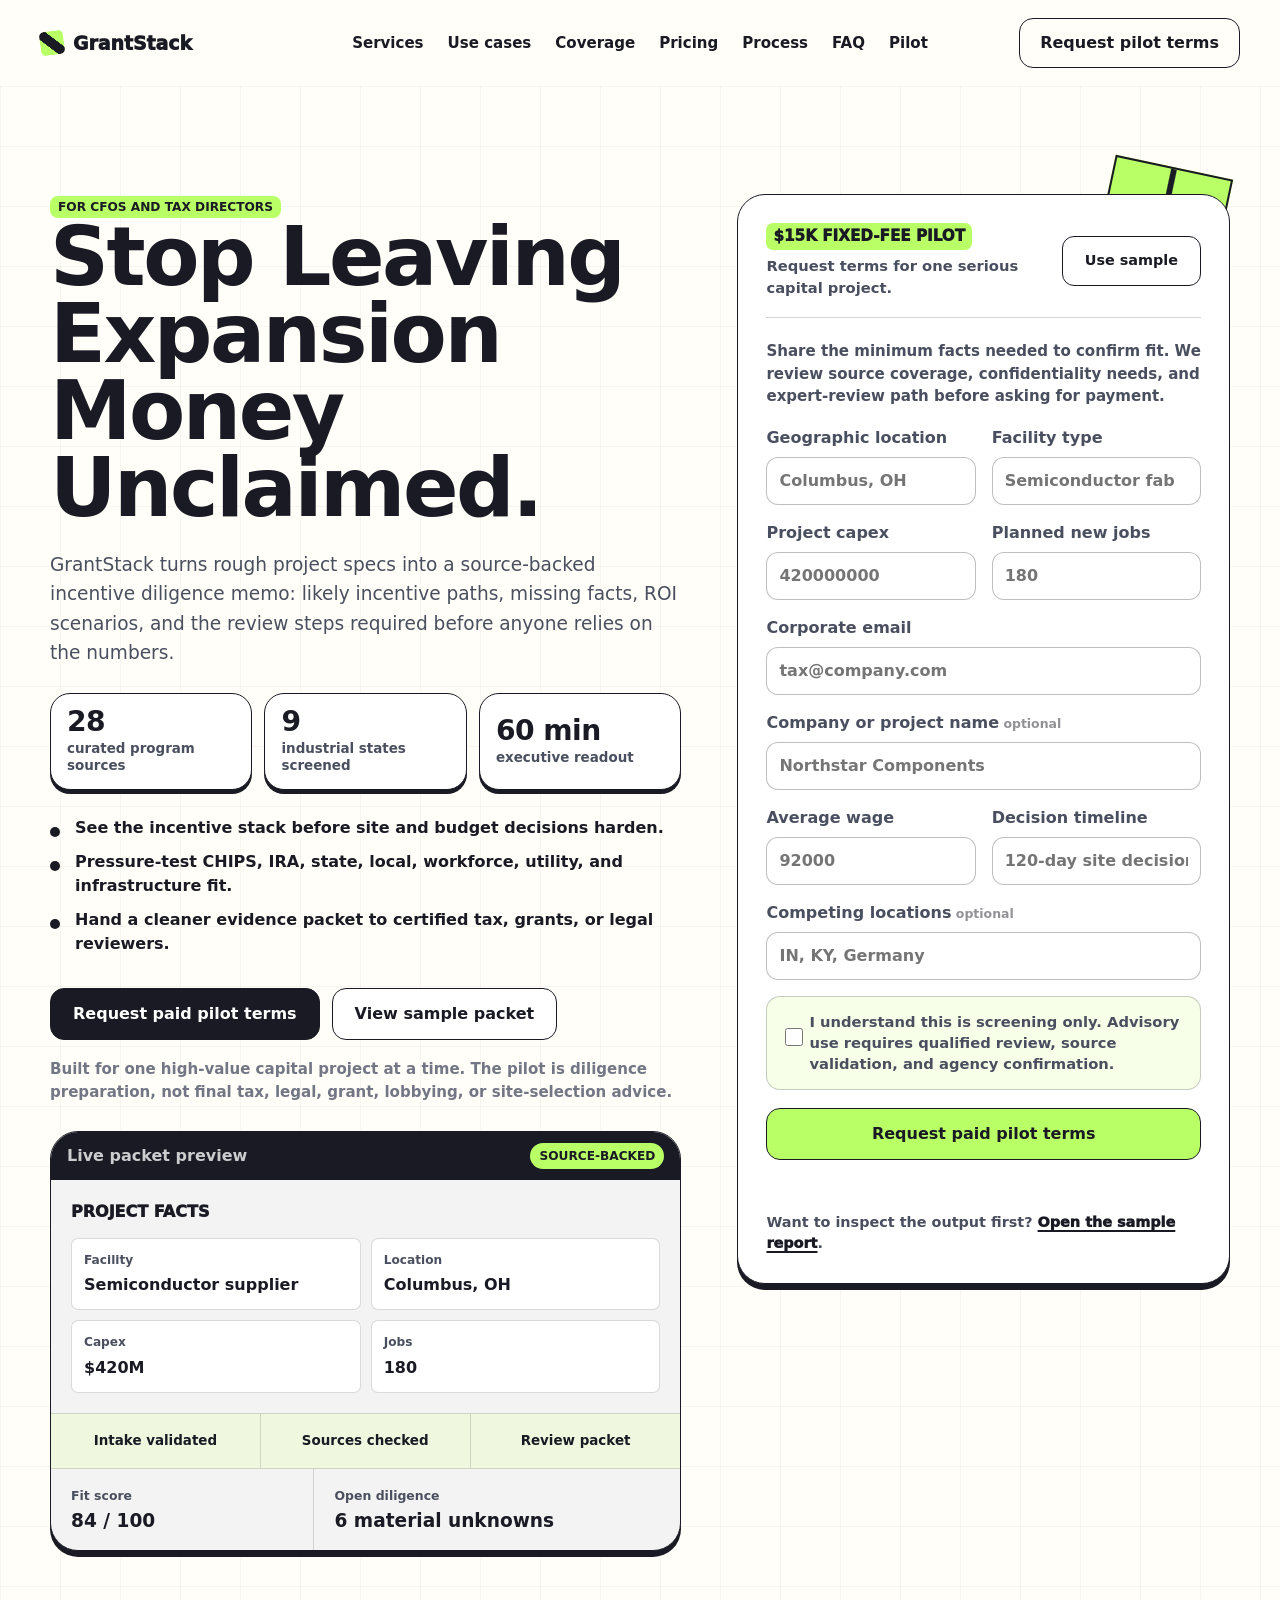
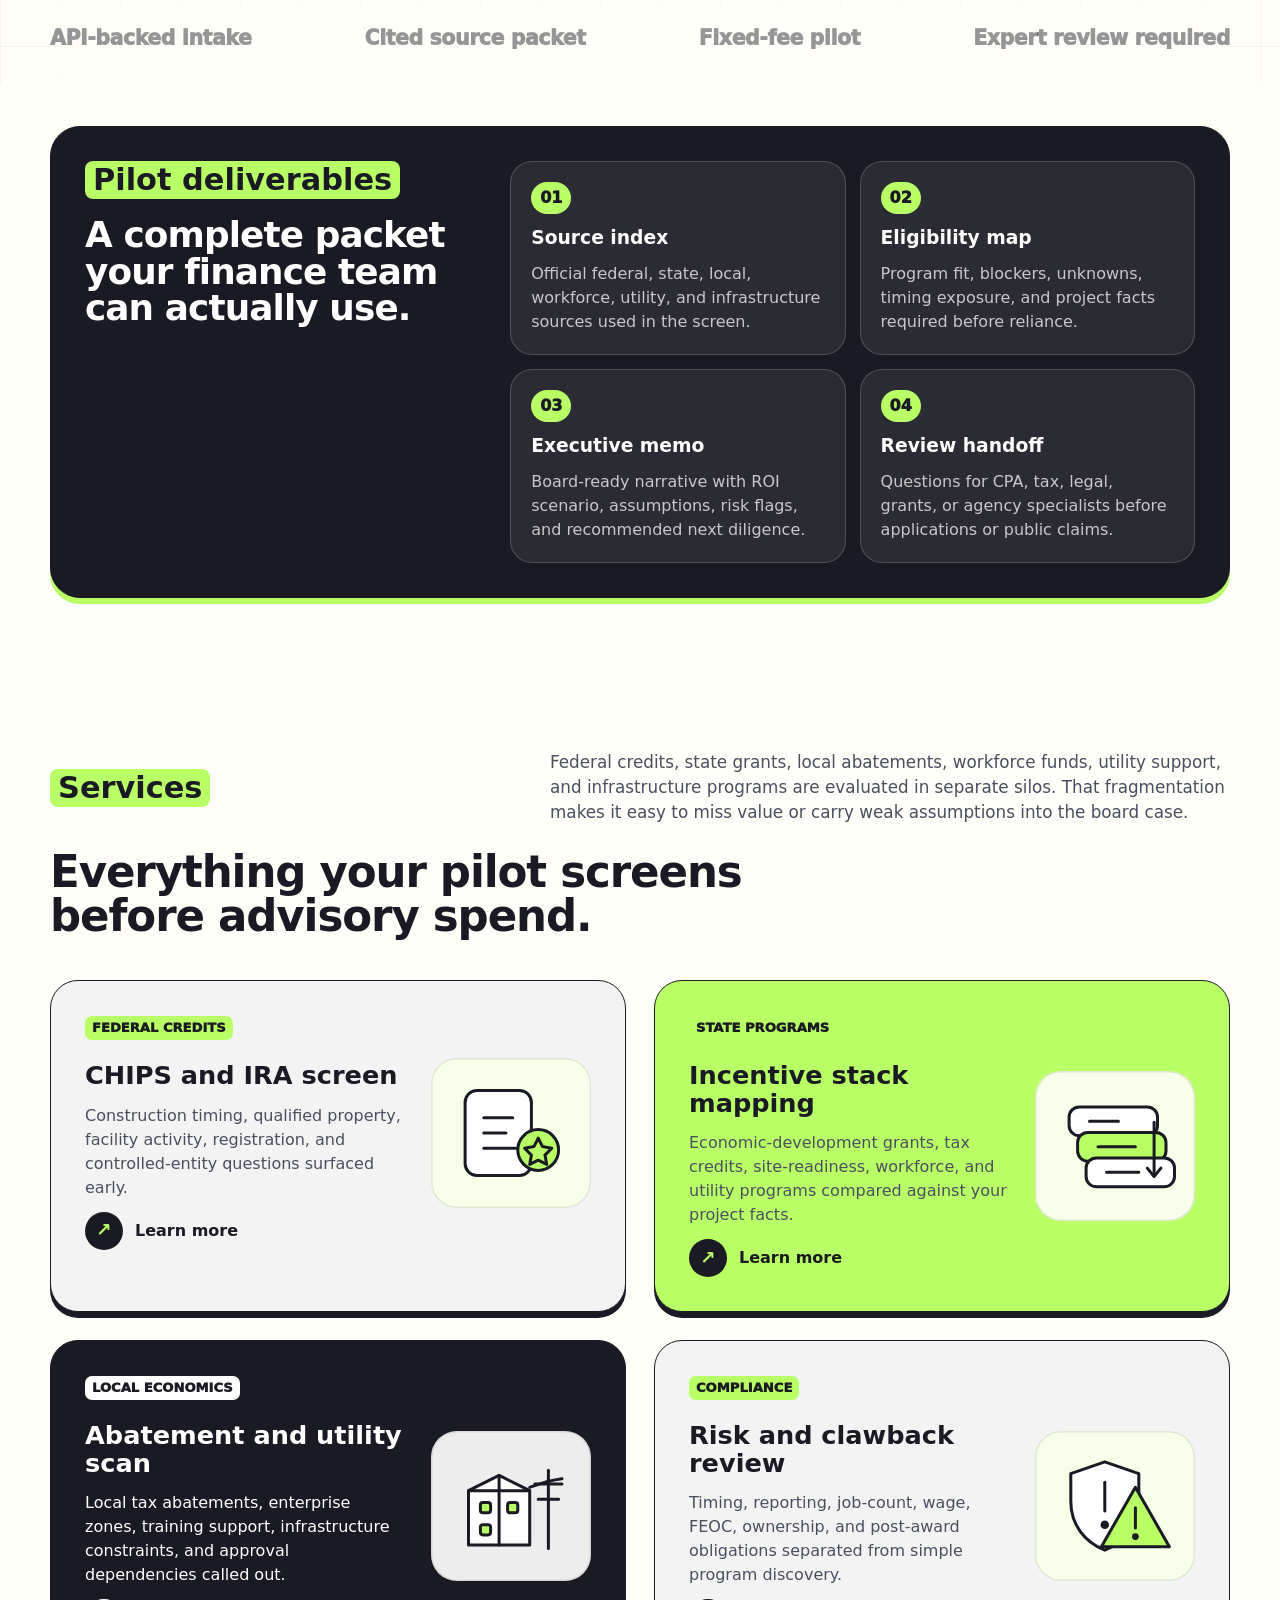
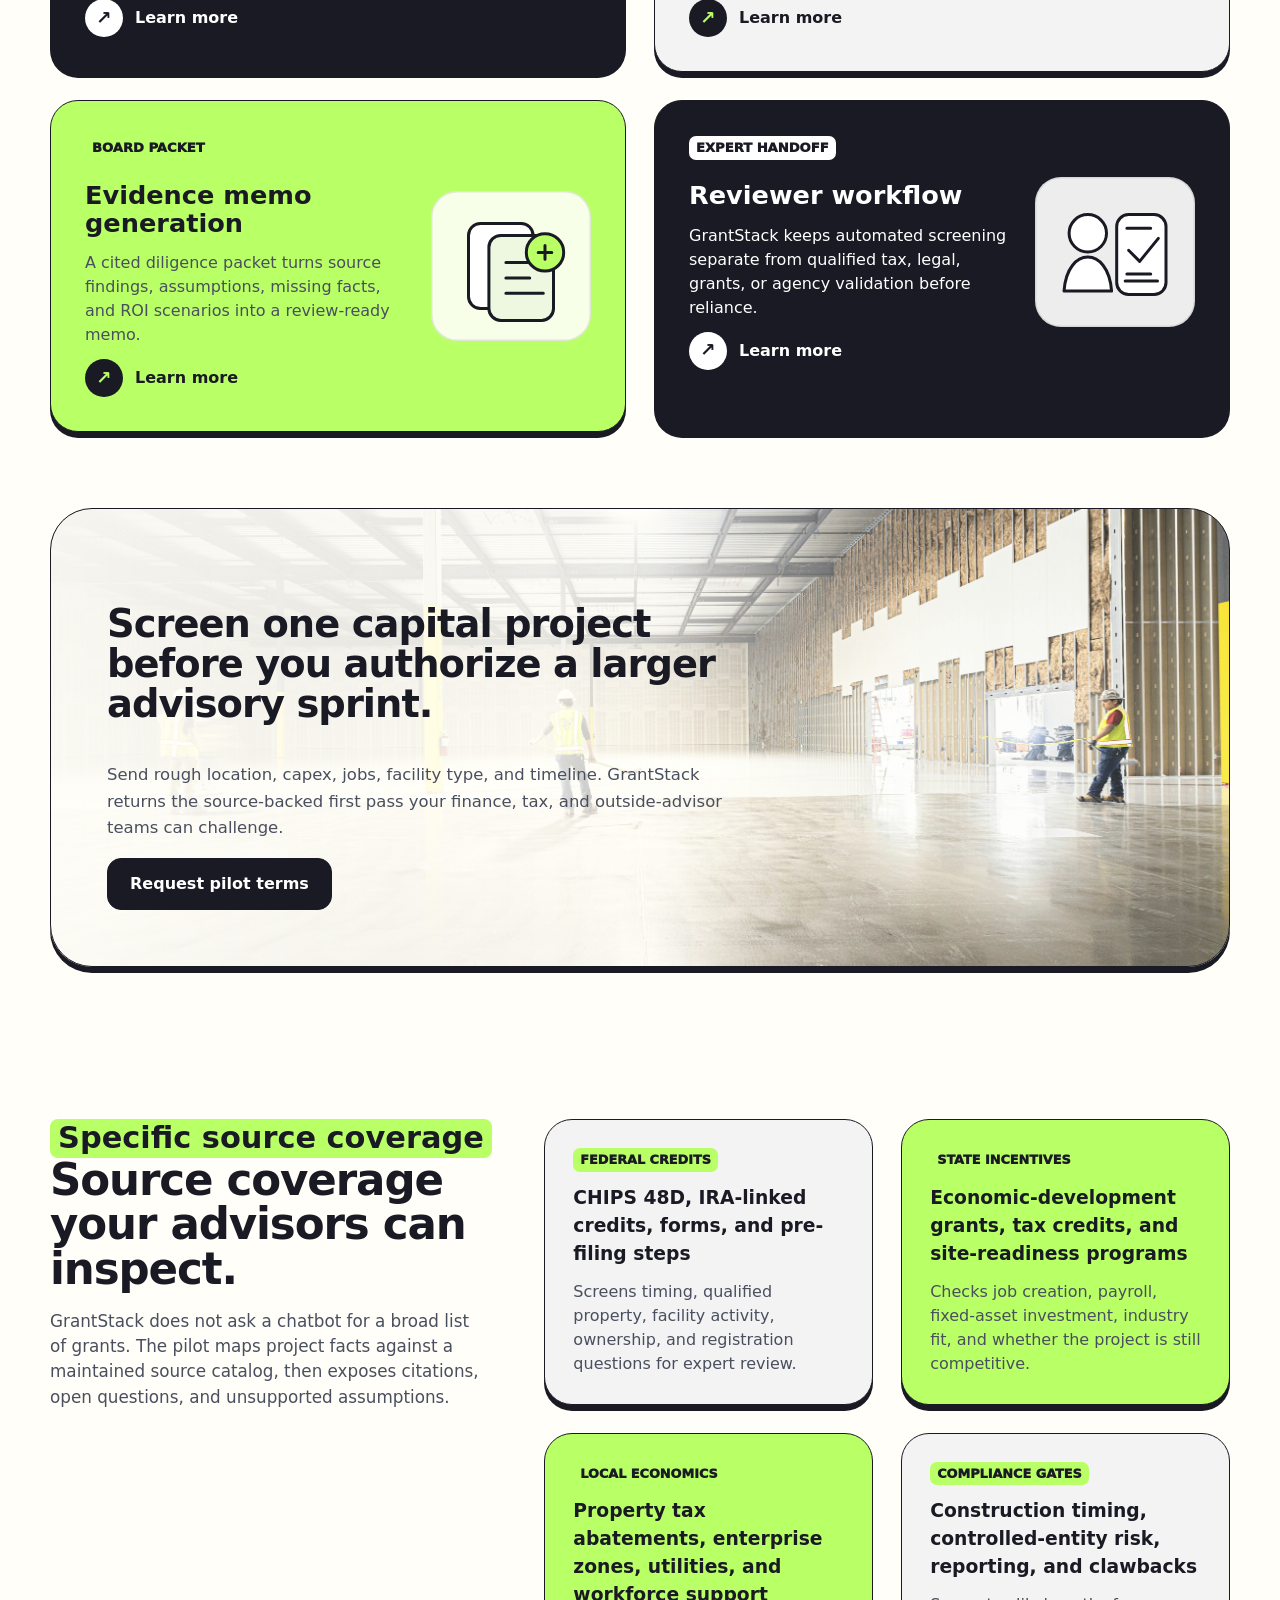
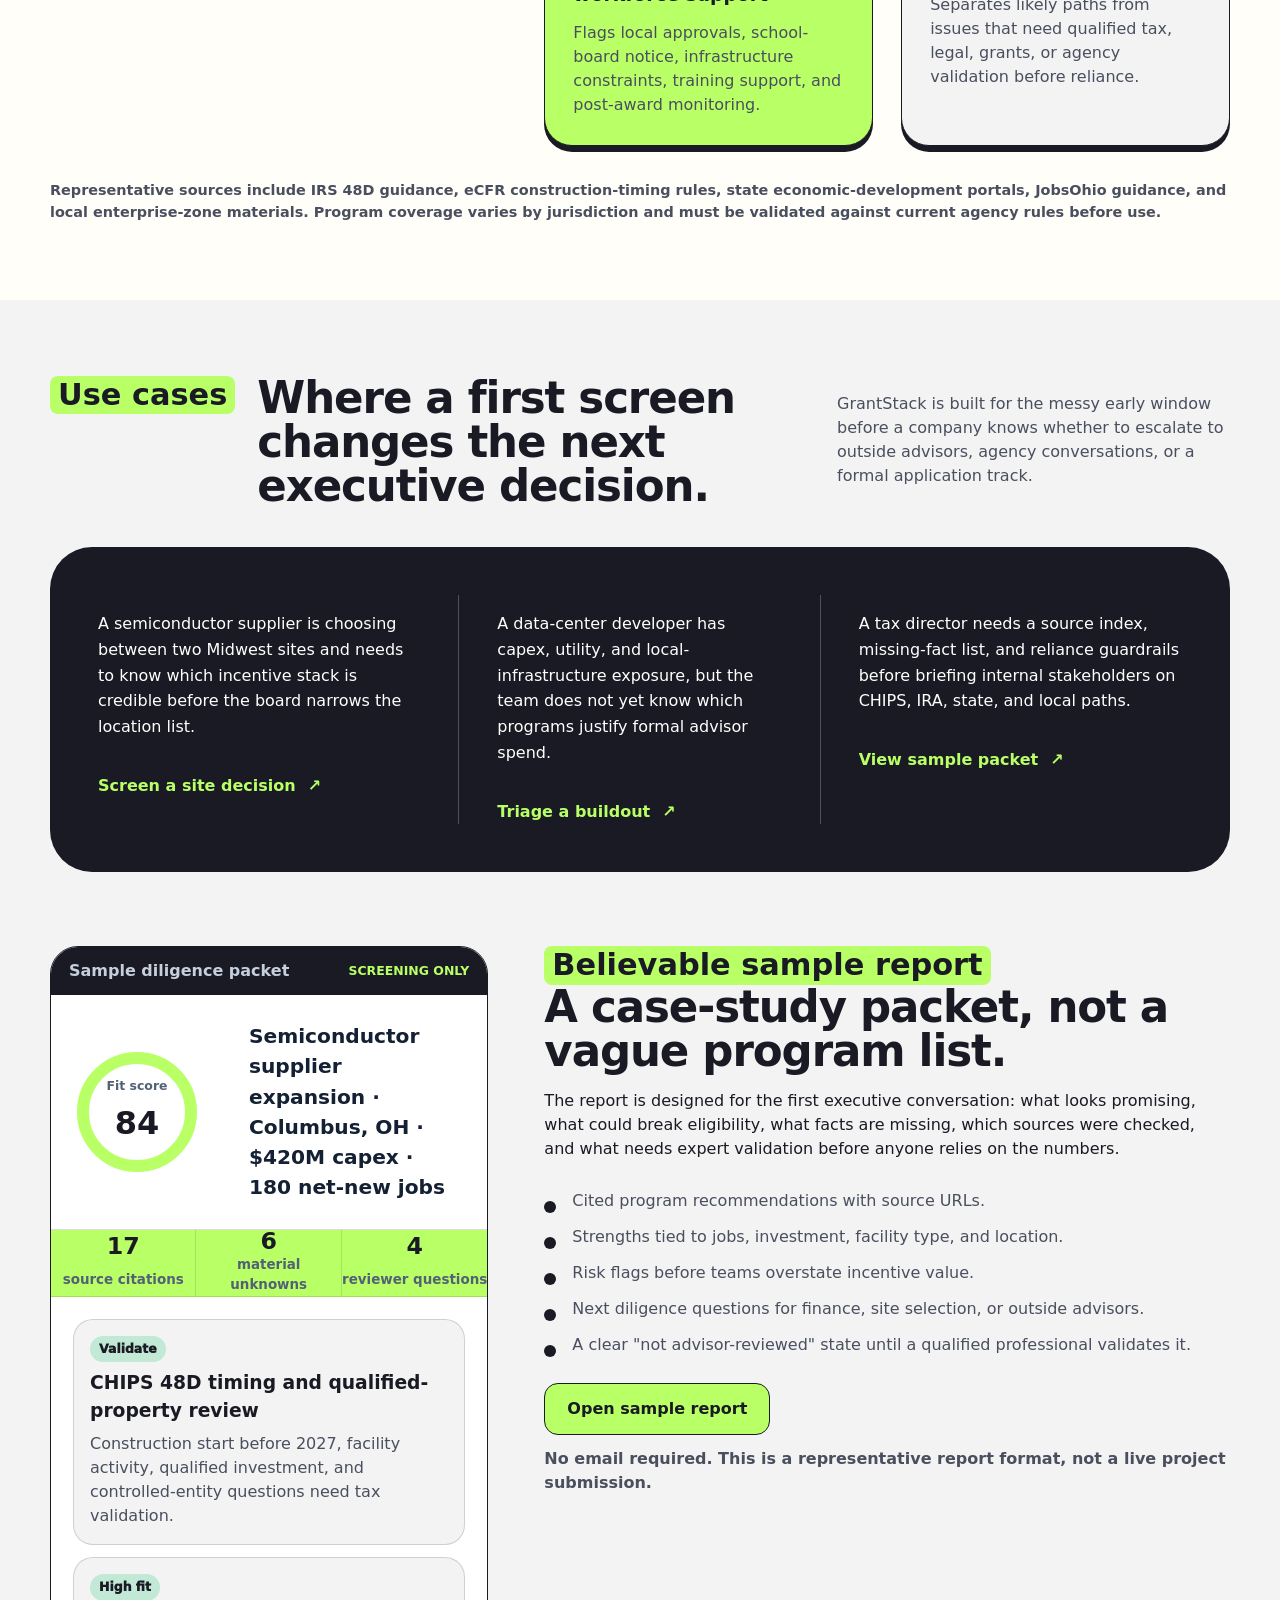
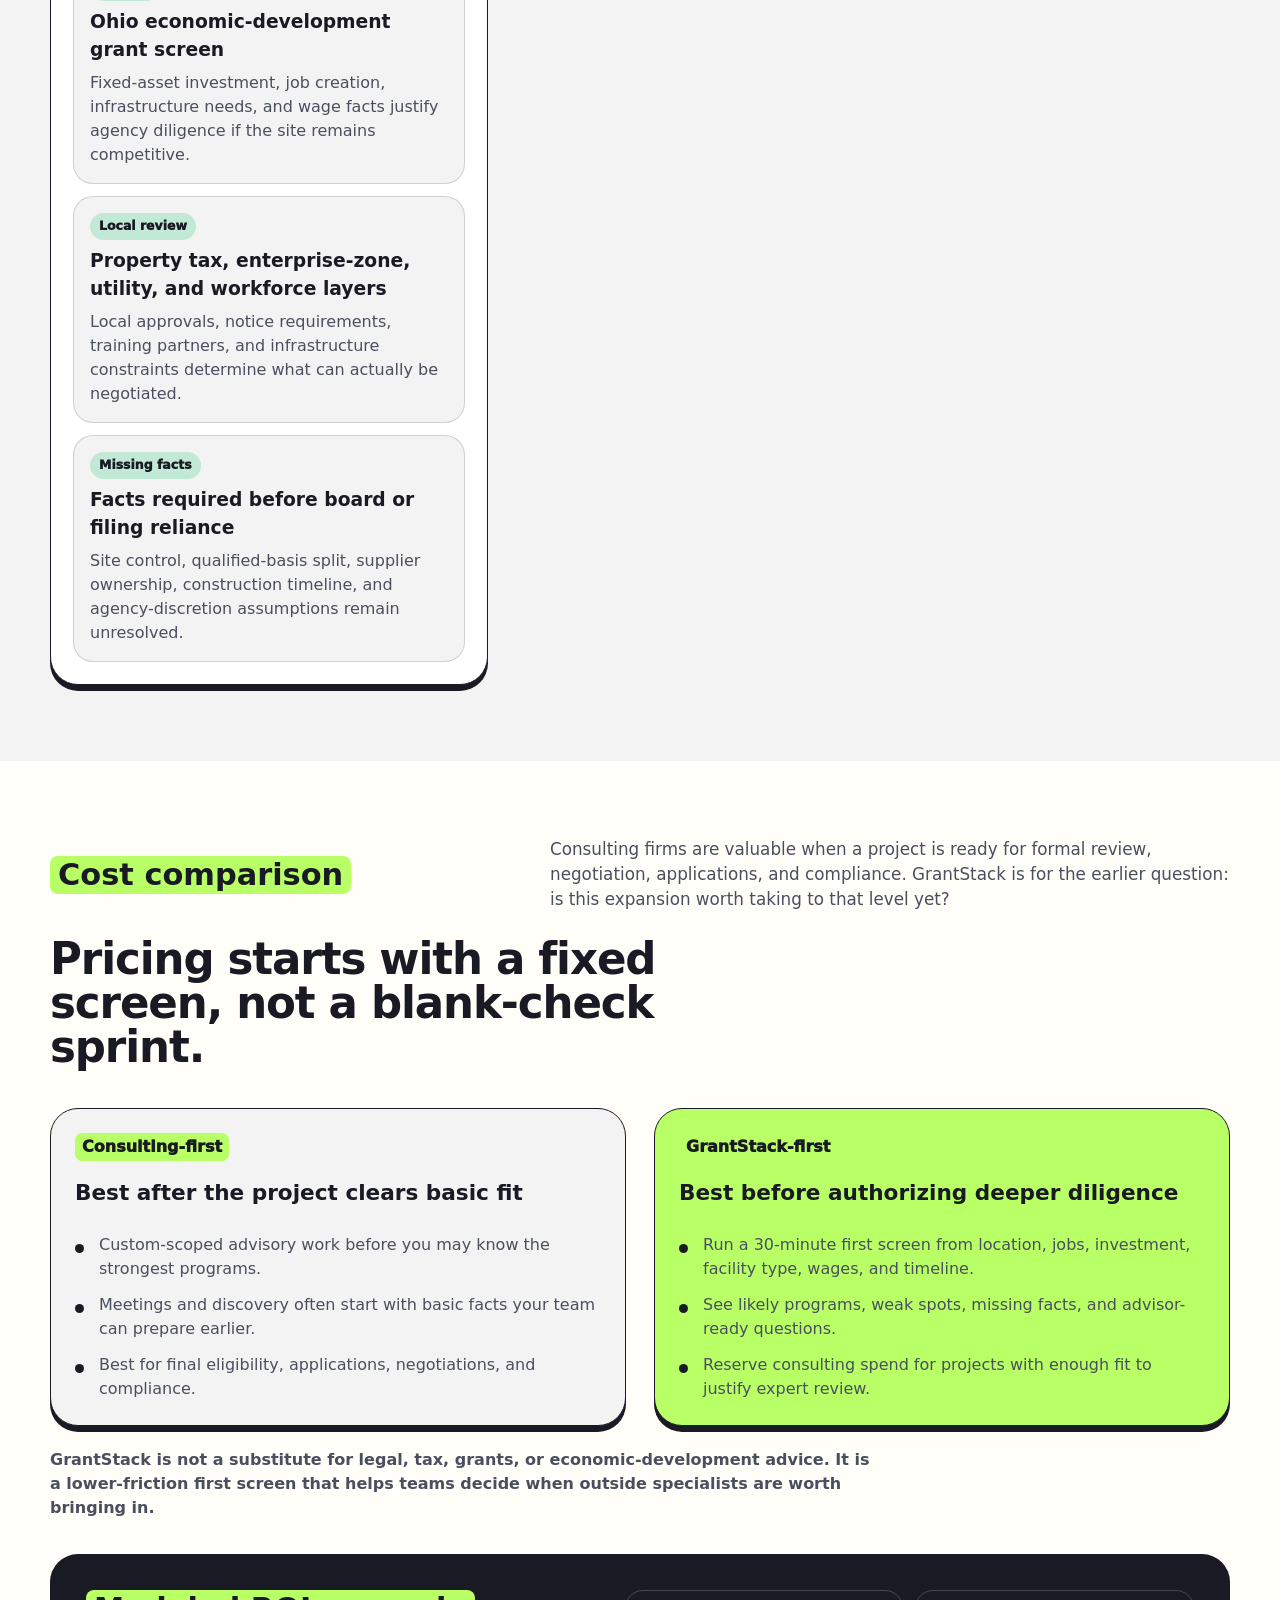
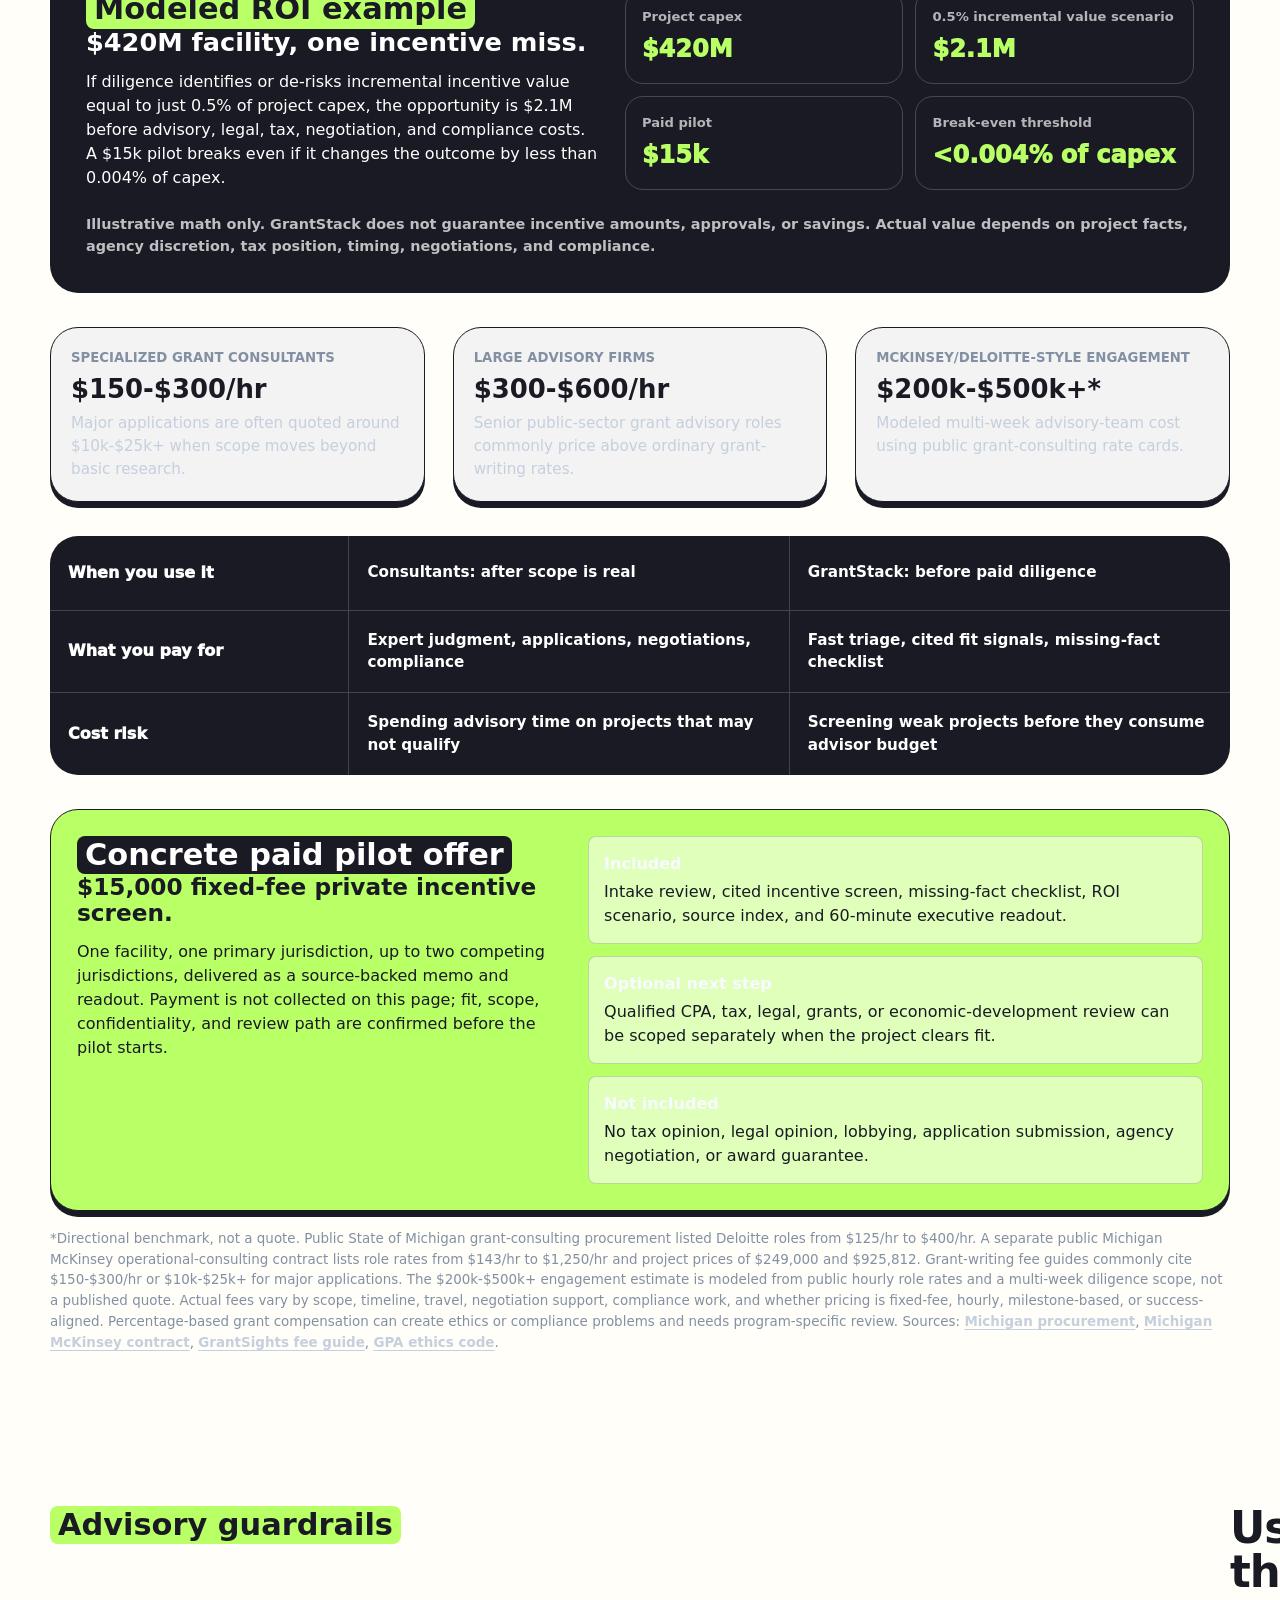
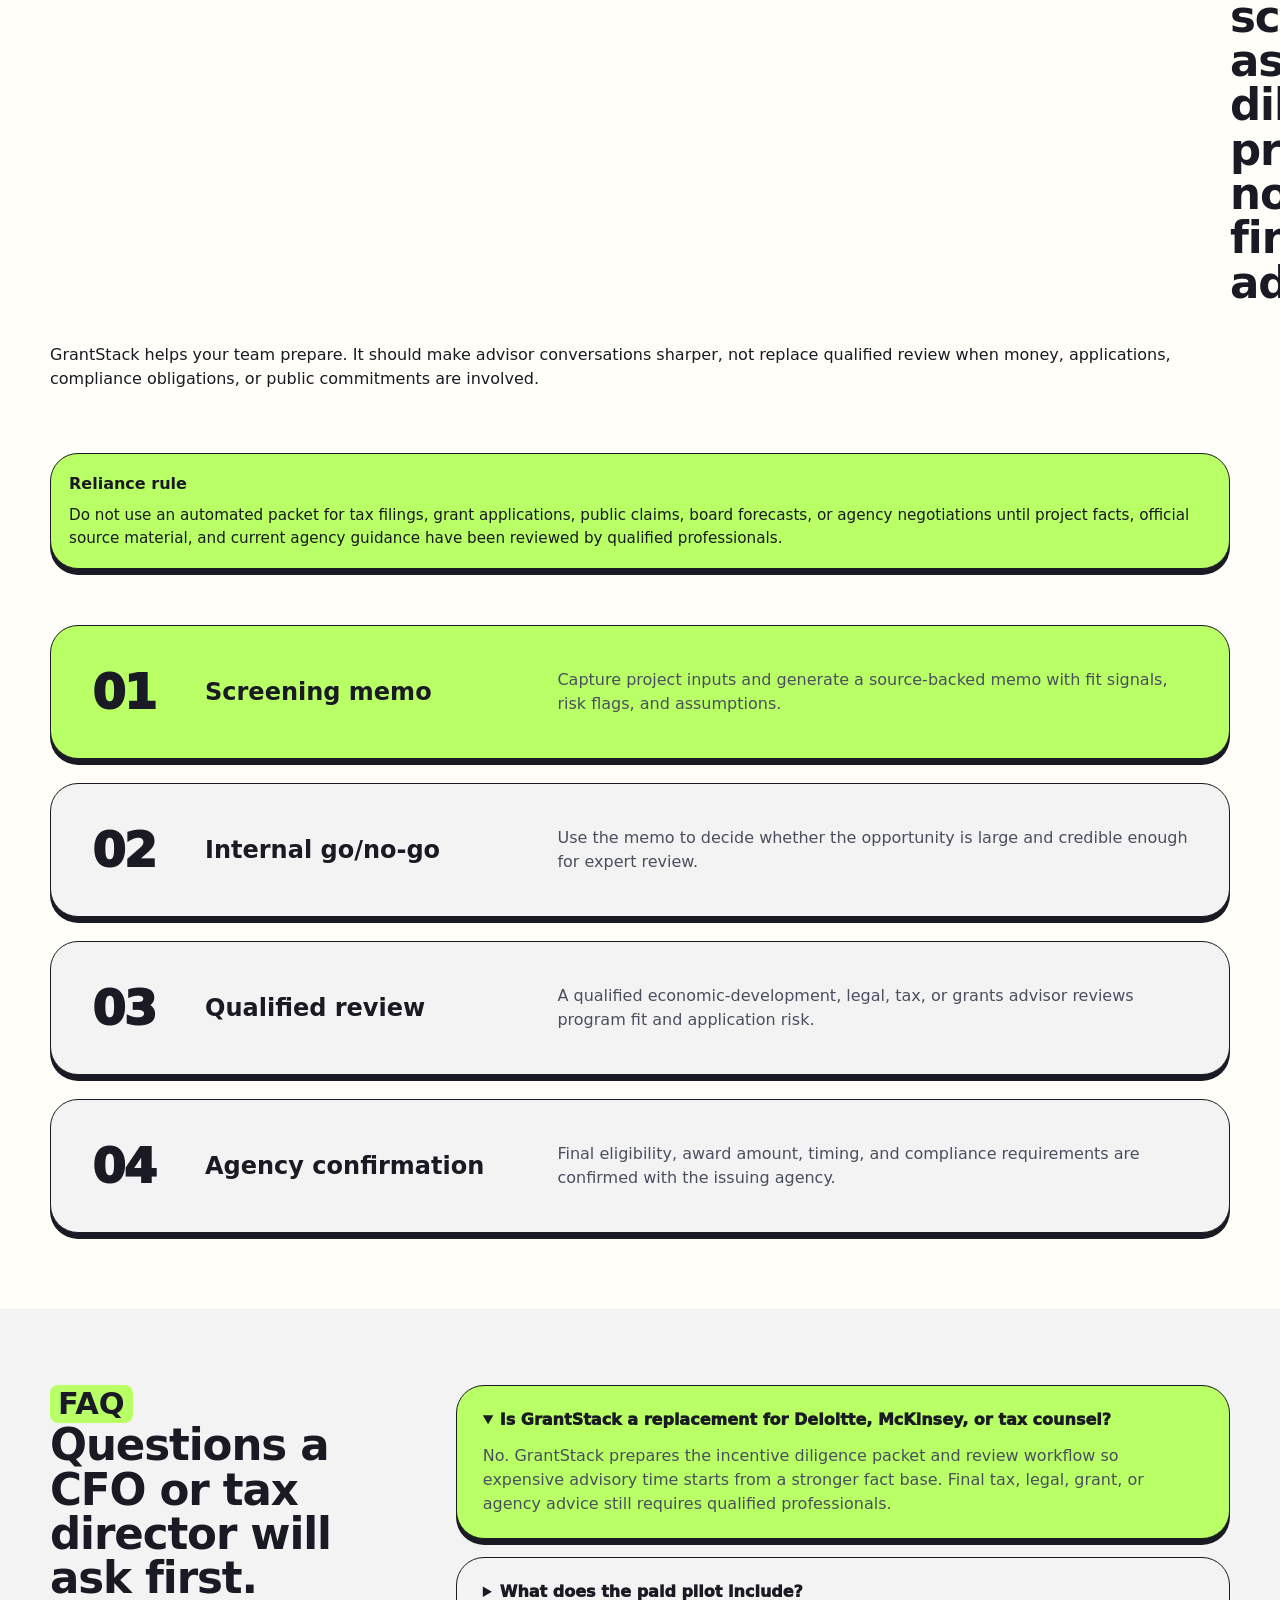
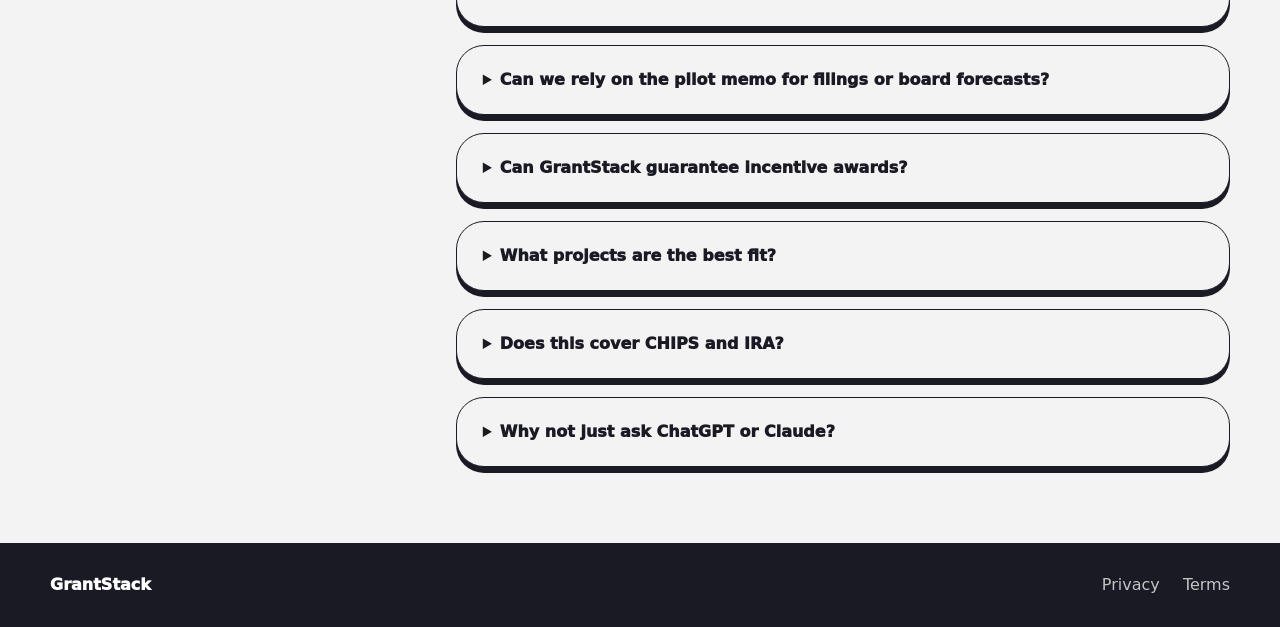
==== commit 934b2e55: "Improve landing page product polish" ====
--- a/grantstack-landing/index.html
+++ b/grantstack-landing/index.html
@@ -9,7 +9,7 @@
     />
     <title>GrantStack | Incentive Diligence for Capital Projects</title>
     <link rel="icon" href="favicon.svg" type="image/svg+xml" />
-    <link rel="stylesheet" href="styles.css?v=service-art-20260524" />
+    <link rel="stylesheet" href="styles.css?v=landing-polish-20260711" />
   </head>
   <body class="landing-positivus">
     <header class="site-header" aria-label="Primary navigation">
@@ -43,6 +43,20 @@
               GrantStack turns rough project specs into a source-backed incentive diligence memo: likely incentive
               paths, missing facts, ROI scenarios, and the review steps required before anyone relies on the numbers.
             </p>
+            <div class="hero-metrics" aria-label="GrantStack pilot proof points">
+              <div>
+                <strong>28</strong>
+                <span>curated program sources</span>
+              </div>
+              <div>
+                <strong>9</strong>
+                <span>industrial states screened</span>
+              </div>
+              <div>
+                <strong>60 min</strong>
+                <span>executive readout</span>
+              </div>
+            </div>
             <ul class="hero-bullets" aria-label="GrantStack executive outcomes">
               <li>See the incentive stack before site and budget decisions harden.</li>
               <li>Pressure-test CHIPS, IRA, state, local, workforce, utility, and infrastructure fit.</li>
@@ -100,6 +114,22 @@
                   <span>Corporate email</span>
                   <input name="contact_email" type="email" autocomplete="email" required placeholder="tax@company.com" />
                 </label>
+                <label class="full-field optional-field">
+                  <span>Company or project name</span>
+                  <input name="company_name" autocomplete="organization" placeholder="Northstar Components" />
+                </label>
+                <label>
+                  <span>Average wage</span>
+                  <input name="average_wage" type="number" min="1" step="1" placeholder="92000" />
+                </label>
+                <label>
+                  <span>Decision timeline</span>
+                  <input name="project_timeline" placeholder="120-day site decision" />
+                </label>
+                <label class="full-field optional-field">
+                  <span>Competing locations</span>
+                  <input name="competing_locations" placeholder="IN, KY, Germany" />
+                </label>
                 <label class="ack-field full-field">
                   <input name="screening_acknowledgement" type="checkbox" required />
                   <span>
@@ -116,13 +146,86 @@
               </p>
             </form>
           </aside>
+          <aside class="hero-product" aria-label="GrantStack product snapshot">
+            <div class="product-topline">
+              <span>Live packet preview</span>
+              <strong>source-backed</strong>
+            </div>
+            <div class="product-input">
+              <p>Project facts</p>
+              <dl>
+                <div>
+                  <dt>Facility</dt>
+                  <dd>Semiconductor supplier</dd>
+                </div>
+                <div>
+                  <dt>Location</dt>
+                  <dd>Columbus, OH</dd>
+                </div>
+                <div>
+                  <dt>Capex</dt>
+                  <dd>$420M</dd>
+                </div>
+                <div>
+                  <dt>Jobs</dt>
+                  <dd>180</dd>
+                </div>
+              </dl>
+            </div>
+            <div class="pipeline-row" aria-label="Processing workflow">
+              <span>Intake validated</span>
+              <span>Sources checked</span>
+              <span>Review packet</span>
+            </div>
+            <div class="product-output">
+              <div>
+                <span>Fit score</span>
+                <strong>84 / 100</strong>
+              </div>
+              <div>
+                <span>Open diligence</span>
+                <strong>6 material unknowns</strong>
+              </div>
+            </div>
+          </aside>
         </div>
 
         <div class="section-inner proof-rail" aria-label="Product proof points">
-          <span>CHIPS 48D deadline</span>
-          <span>Sample packet available</span>
-          <span>$15k paid pilot</span>
+          <span>API-backed intake</span>
+          <span>Cited source packet</span>
+          <span>Fixed-fee pilot</span>
           <span>Expert review required</span>
+        </div>
+      </section>
+
+      <section class="deliverables-section" aria-labelledby="deliverables-heading">
+        <div class="section-inner deliverables-grid">
+          <div>
+            <p class="section-label">Pilot deliverables</p>
+            <h2 id="deliverables-heading">A complete packet your finance team can actually use.</h2>
+          </div>
+          <div class="deliverable-list" aria-label="Paid pilot deliverables">
+            <article>
+              <span>01</span>
+              <h3>Source index</h3>
+              <p>Official federal, state, local, workforce, utility, and infrastructure sources used in the screen.</p>
+            </article>
+            <article>
+              <span>02</span>
+              <h3>Eligibility map</h3>
+              <p>Program fit, blockers, unknowns, timing exposure, and project facts required before reliance.</p>
+            </article>
+            <article>
+              <span>03</span>
+              <h3>Executive memo</h3>
+              <p>Board-ready narrative with ROI scenario, assumptions, risk flags, and recommended next diligence.</p>
+            </article>
+            <article>
+              <span>04</span>
+              <h3>Review handoff</h3>
+              <p>Questions for CPA, tax, legal, grants, or agency specialists before applications or public claims.</p>
+            </article>
+          </div>
         </div>
       </section>
 
--- a/grantstack-landing/styles.css
+++ b/grantstack-landing/styles.css
@@ -3084,13 +3084,14 @@
 }
 
 .landing-positivus .hero-grid {
-  grid-template-columns: repeat(auto-fit, minmax(min(100%, 430px), 1fr));
-  gap: 56px;
-  align-items: center;
+  grid-template-columns: minmax(0, 1fr) minmax(390px, 0.78fr);
+  gap: 28px 56px;
+  align-items: start;
   padding: 54px 0 44px;
 }
 
 .landing-positivus .hero-copy-block {
+  grid-column: 1;
   max-width: 720px;
 }
 
@@ -3123,6 +3124,40 @@
   line-height: 1.58;
 }
 
+.landing-positivus .hero-metrics {
+  display: grid;
+  grid-template-columns: repeat(3, minmax(0, 1fr));
+  gap: 12px;
+  width: min(680px, 100%);
+  margin-top: 26px;
+}
+
+.landing-positivus .hero-metrics div {
+  min-height: 94px;
+  display: grid;
+  align-content: center;
+  gap: 5px;
+  border: 1.5px solid var(--pos-line);
+  border-radius: 20px;
+  padding: 14px 16px;
+  background: var(--pos-white);
+  box-shadow: 0 4px 0 var(--pos-ink);
+}
+
+.landing-positivus .hero-metrics strong {
+  color: var(--pos-ink);
+  font-size: clamp(1.45rem, 2.2vw, 2.05rem);
+  line-height: 1;
+  letter-spacing: -0.02em;
+}
+
+.landing-positivus .hero-metrics span {
+  color: var(--pos-soft);
+  font-size: 0.84rem;
+  font-weight: 850;
+  line-height: 1.25;
+}
+
 .landing-positivus .hero-bullets {
   width: min(690px, 100%);
   gap: 10px;
@@ -3172,6 +3207,8 @@
 
 .landing-positivus .hero-intake {
   position: relative;
+  grid-column: 2;
+  grid-row: 1 / span 2;
 }
 
 .landing-positivus .hero-intake::before {
@@ -3207,6 +3244,67 @@
   background: var(--pos-white);
 }
 
+.landing-positivus .hero-product {
+  grid-column: 1;
+  width: min(680px, 100%);
+  border: 1.5px solid var(--pos-line);
+  border-radius: 28px;
+  color: var(--pos-ink);
+  background: var(--pos-card);
+  box-shadow: 0 6px 0 var(--pos-ink);
+  overflow: hidden;
+}
+
+.landing-positivus .product-topline {
+  border-bottom: 1.5px solid rgba(25, 26, 35, 0.18);
+  background: var(--pos-ink);
+}
+
+.landing-positivus .product-topline span {
+  color: rgba(255, 255, 255, 0.78);
+}
+
+.landing-positivus .product-topline strong {
+  color: var(--pos-ink);
+  background: var(--pos-lime);
+}
+
+.landing-positivus .product-input p {
+  color: var(--pos-ink);
+}
+
+.landing-positivus .product-input dl div,
+.landing-positivus .pipeline-row,
+.landing-positivus .product-output div {
+  border-color: rgba(25, 26, 35, 0.16);
+}
+
+.landing-positivus .product-input dl div {
+  background: var(--pos-white);
+}
+
+.landing-positivus .product-input dt,
+.landing-positivus .product-output span {
+  color: var(--pos-soft);
+}
+
+.landing-positivus .product-input dd,
+.landing-positivus .pipeline-row span {
+  color: var(--pos-ink);
+}
+
+.landing-positivus .pipeline-row {
+  background: #eff8df;
+}
+
+.landing-positivus .pipeline-row span {
+  border-color: rgba(25, 26, 35, 0.16);
+}
+
+.landing-positivus .product-output strong {
+  color: var(--pos-ink);
+}
+
 .landing-positivus .form-heading {
   align-items: center;
   border-bottom: 1.5px solid rgba(25, 26, 35, 0.18);
@@ -3247,6 +3345,13 @@
 .landing-positivus input:focus {
   border-color: var(--pos-line);
   outline: 3px solid rgba(185, 255, 102, 0.55);
+}
+
+.landing-positivus .optional-field span::after {
+  content: " optional";
+  color: rgba(25, 26, 35, 0.48);
+  font-size: 0.78rem;
+  font-weight: 750;
 }
 
 .landing-positivus .ack-field {
@@ -3293,6 +3398,7 @@
 }
 
 .landing-positivus .pas-section,
+.landing-positivus .deliverables-section,
 .landing-positivus .coverage-section,
 .landing-positivus .output-section,
 .landing-positivus .cost-section,
@@ -3301,6 +3407,67 @@
   padding: 76px 0;
   color: var(--pos-ink);
   background: transparent;
+}
+
+.landing-positivus .deliverables-section {
+  padding-top: 42px;
+}
+
+.landing-positivus .deliverables-grid {
+  display: grid;
+  grid-template-columns: minmax(0, 0.72fr) minmax(0, 1.28fr);
+  gap: 40px;
+  align-items: start;
+  border: 1.5px solid var(--pos-line);
+  border-radius: 30px;
+  padding: 34px;
+  background: var(--pos-ink);
+  box-shadow: 0 6px 0 var(--pos-lime);
+}
+
+.landing-positivus .deliverables-grid h2 {
+  margin-top: 18px;
+  color: var(--pos-white);
+  font-size: clamp(1.75rem, 2.8vw, 2.65rem);
+}
+
+.landing-positivus .deliverable-list {
+  display: grid;
+  grid-template-columns: repeat(2, minmax(0, 1fr));
+  gap: 14px;
+}
+
+.landing-positivus .deliverable-list article {
+  display: grid;
+  align-content: start;
+  gap: 10px;
+  min-height: 190px;
+  border: 1.5px solid rgba(255, 255, 255, 0.18);
+  border-radius: 22px;
+  padding: 20px;
+  background: rgba(255, 255, 255, 0.08);
+}
+
+.landing-positivus .deliverable-list span {
+  width: max-content;
+  border-radius: 999px;
+  padding: 4px 9px;
+  color: var(--pos-ink);
+  background: var(--pos-lime);
+  font-weight: 950;
+}
+
+.landing-positivus .deliverable-list h3,
+.landing-positivus .deliverable-list p {
+  margin: 0;
+}
+
+.landing-positivus .deliverable-list h3 {
+  color: var(--pos-white);
+}
+
+.landing-positivus .deliverable-list p {
+  color: rgba(255, 255, 255, 0.74);
 }
 
 .landing-positivus .pas-heading,
@@ -4203,6 +4370,7 @@
   }
 
   .landing-positivus .hero-grid,
+  .landing-positivus .deliverables-grid,
   .landing-positivus .coverage-layout,
   .landing-positivus .output-layout,
   .landing-positivus .case-heading,
@@ -4212,6 +4380,15 @@
     grid-template-columns: 1fr;
   }
 
+  .landing-positivus .hero-copy-block,
+  .landing-positivus .hero-intake,
+  .landing-positivus .hero-product {
+    grid-column: auto;
+    grid-row: auto;
+    width: 100%;
+    max-width: none;
+  }
+
   .landing-positivus .case-study-band article,
   .landing-positivus .case-study-band article:first-child,
   .landing-positivus .case-study-band article:last-child {
@@ -4230,7 +4407,8 @@
   }
 
   .landing-positivus .pas-grid,
-  .landing-positivus .coverage-grid {
+  .landing-positivus .coverage-grid,
+  .landing-positivus .deliverable-list {
     grid-template-columns: repeat(2, minmax(0, 1fr));
   }
 }
@@ -4258,6 +4436,12 @@
   .landing-positivus .hero-intake-form,
   .landing-positivus .field-grid,
   .landing-positivus .compact-field-grid,
+  .landing-positivus .hero-metrics,
+  .landing-positivus .product-input dl,
+  .landing-positivus .pipeline-row,
+  .landing-positivus .product-output,
+  .landing-positivus .deliverables-grid,
+  .landing-positivus .deliverable-list,
   .landing-positivus .pas-grid,
   .landing-positivus .coverage-grid,
   .landing-positivus .output-layout,
@@ -4318,7 +4502,13 @@
   }
 
   .landing-positivus .hero-actions {
-    display: none;
+    display: grid;
+    grid-template-columns: 1fr;
+    gap: 10px;
+  }
+
+  .landing-positivus .hero-actions .button {
+    width: 100%;
   }
 
   .landing-positivus .hero-intake::before {
@@ -4328,6 +4518,32 @@
   .landing-positivus .hero-intake-form {
     padding: 20px;
     border-radius: 24px;
+  }
+
+  .landing-positivus .hero-product,
+  .landing-positivus .deliverables-grid {
+    border-radius: 24px;
+  }
+
+  .landing-positivus .hero-metrics div {
+    min-height: 78px;
+  }
+
+  .landing-positivus .product-input,
+  .landing-positivus .product-output div {
+    padding: 16px;
+  }
+
+  .landing-positivus .pipeline-row span {
+    min-height: 44px;
+    justify-content: flex-start;
+    padding: 12px 16px;
+    border-right: 0;
+    border-bottom: 1px solid rgba(25, 26, 35, 0.16);
+  }
+
+  .landing-positivus .pipeline-row span:last-child {
+    border-bottom: 0;
   }
 
   .landing-positivus .form-heading {
@@ -4399,6 +4615,7 @@
   }
 
   .landing-positivus .pas-section,
+  .landing-positivus .deliverables-section,
   .landing-positivus .coverage-section,
   .landing-positivus .output-section,
   .landing-positivus .cost-section,
@@ -4411,6 +4628,14 @@
     min-height: 0;
   }
 
+  .landing-positivus .deliverables-grid {
+    padding: 24px;
+  }
+
+  .landing-positivus .deliverable-list article {
+    min-height: 0;
+  }
+
   .landing-positivus .service-art {
     min-height: 148px;
     width: min(100%, 220px);
